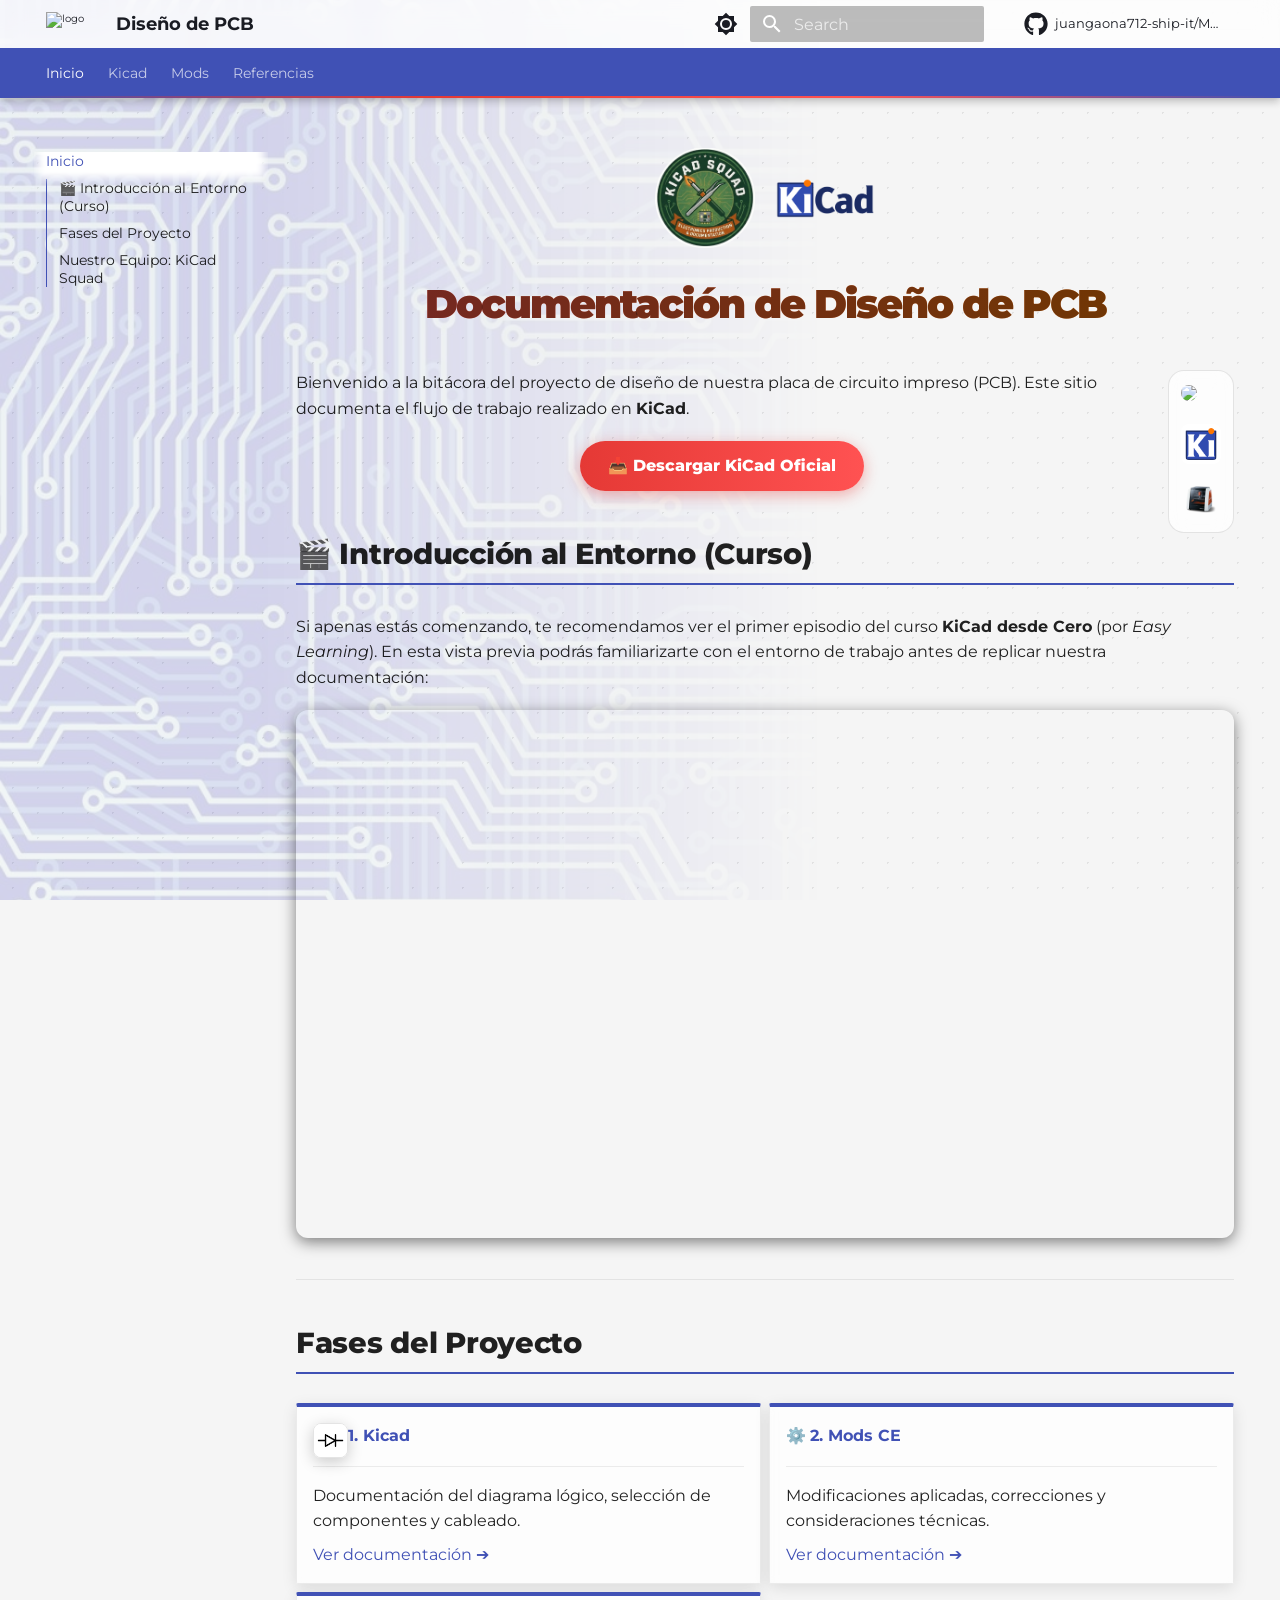
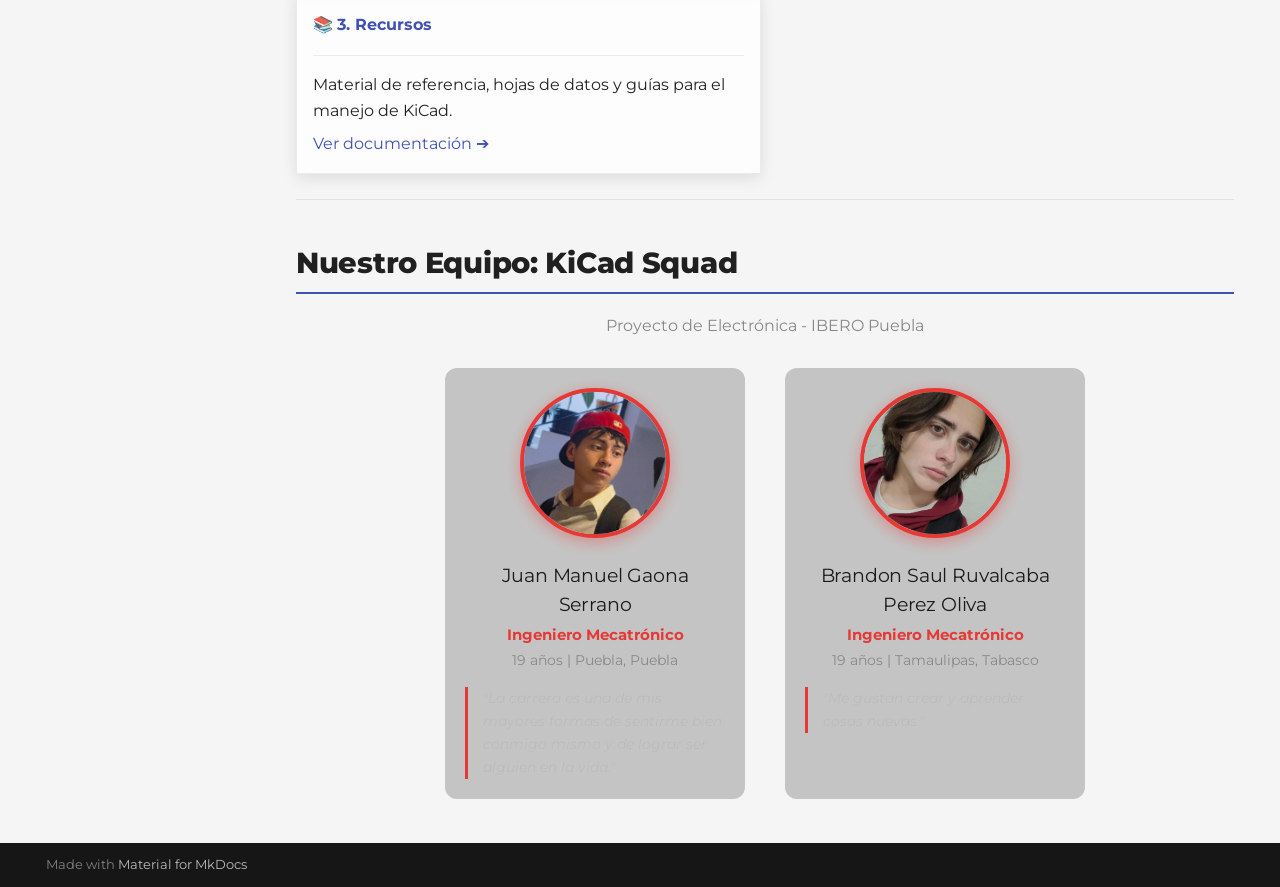
==== index.html @ b30da3f4 "Deployed 7a5851a with MkDocs version: 1.6.1" ====
<!doctype html>
<html lang="en" class="no-js">
  <head>
    
      <meta charset="utf-8">
      <meta name="viewport" content="width=device-width,initial-scale=1">
      
        <meta name="description" content="Documentación técnica del diseño y ruteo de circuito impreso.">
      
      
        <meta name="author" content="Juan Manuel Gaona Serrano">
      
      
      
      
        <link rel="next" href="esquematico/">
      
      
        
      
      
      <link rel="icon" href="material/developer-board">
      <meta name="generator" content="mkdocs-1.6.1, mkdocs-material-9.7.7">
    
    
      
        <title>Diseño de PCB</title>
      
    
    
      <link rel="stylesheet" href="assets/stylesheets/main.ec1eaa64.min.css">
      
        
        <link rel="stylesheet" href="assets/stylesheets/palette.ab4e12ef.min.css">
      
      


    
    
      
    
    
      
        
        
        <link rel="preconnect" href="https://fonts.gstatic.com" crossorigin>
        <link rel="stylesheet" href="https://fonts.googleapis.com/css?family=Montserrat:300,300i,400,400i,700,700i%7CFira+Code:400,400i,700,700i&display=fallback">
        <style>:root{--md-text-font:"Montserrat";--md-code-font:"Fira Code"}</style>
      
    
    
      <link rel="stylesheet" href="stylesheets/custom.css">
    
    <script>__md_scope=new URL(".",location),__md_hash=e=>[...e].reduce(((e,_)=>(e<<5)-e+_.charCodeAt(0)),0),__md_get=(e,_=localStorage,t=__md_scope)=>JSON.parse(_.getItem(t.pathname+"."+e)),__md_set=(e,_,t=localStorage,a=__md_scope)=>{try{t.setItem(a.pathname+"."+e,JSON.stringify(_))}catch(e){}}</script>
    
      

    
    
  </head>
  
  
    
    
      
    
    
    
    
    <body dir="ltr" data-md-color-scheme="slate" data-md-color-primary="indigo" data-md-color-accent="amber">
  
    
    <input class="md-toggle" data-md-toggle="drawer" type="checkbox" id="__drawer" autocomplete="off">
    <input class="md-toggle" data-md-toggle="search" type="checkbox" id="__search" autocomplete="off">
    <label class="md-overlay" for="__drawer"></label>
    <div data-md-component="skip">
      
        
        <a href="#documentacion-de-diseno-de-pcb" class="md-skip">
          Skip to content
        </a>
      
    </div>
    <div data-md-component="announce">
      
    </div>
    
    
      

  

<header class="md-header md-header--shadow md-header--lifted" data-md-component="header">
  <nav class="md-header__inner md-grid" aria-label="Header">
    <a href="." title="Diseño de PCB" class="md-header__button md-logo" aria-label="Diseño de PCB" data-md-component="logo">
      
  <img src="material/memory" alt="logo">

    </a>
    <label class="md-header__button md-icon" for="__drawer">
      
      <svg xmlns="http://www.w3.org/2000/svg" viewBox="0 0 24 24"><path d="M3 6h18v2H3zm0 5h18v2H3zm0 5h18v2H3z"/></svg>
    </label>
    <div class="md-header__title" data-md-component="header-title">
      <div class="md-header__ellipsis">
        <div class="md-header__topic">
          <span class="md-ellipsis">
            Diseño de PCB
          </span>
        </div>
        <div class="md-header__topic" data-md-component="header-topic">
          <span class="md-ellipsis">
            
              Inicio
            
          </span>
        </div>
      </div>
    </div>
    
      
        <form class="md-header__option" data-md-component="palette">
  
    
    
    
    <input class="md-option" data-md-color-media="(prefers-color-scheme: dark)" data-md-color-scheme="slate" data-md-color-primary="indigo" data-md-color-accent="amber"  aria-label="Cambiar a modo claro"  type="radio" name="__palette" id="__palette_0">
    
      <label class="md-header__button md-icon" title="Cambiar a modo claro" for="__palette_1" hidden>
        <svg xmlns="http://www.w3.org/2000/svg" viewBox="0 0 24 24"><path d="M12 18c-.89 0-1.74-.2-2.5-.55C11.56 16.5 13 14.42 13 12s-1.44-4.5-3.5-5.45C10.26 6.2 11.11 6 12 6a6 6 0 0 1 6 6 6 6 0 0 1-6 6m8-9.31V4h-4.69L12 .69 8.69 4H4v4.69L.69 12 4 15.31V20h4.69L12 23.31 15.31 20H20v-4.69L23.31 12z"/></svg>
      </label>
    
  
    
    
    
    <input class="md-option" data-md-color-media="(prefers-color-scheme: light)" data-md-color-scheme="default" data-md-color-primary="indigo" data-md-color-accent="amber"  aria-label="Cambiar a modo oscuro"  type="radio" name="__palette" id="__palette_1">
    
      <label class="md-header__button md-icon" title="Cambiar a modo oscuro" for="__palette_0" hidden>
        <svg xmlns="http://www.w3.org/2000/svg" viewBox="0 0 24 24"><path d="M12 8a4 4 0 0 0-4 4 4 4 0 0 0 4 4 4 4 0 0 0 4-4 4 4 0 0 0-4-4m0 10a6 6 0 0 1-6-6 6 6 0 0 1 6-6 6 6 0 0 1 6 6 6 6 0 0 1-6 6m8-9.31V4h-4.69L12 .69 8.69 4H4v4.69L.69 12 4 15.31V20h4.69L12 23.31 15.31 20H20v-4.69L23.31 12z"/></svg>
      </label>
    
  
</form>
      
    
    
      <script>var palette=__md_get("__palette");if(palette&&palette.color){if("(prefers-color-scheme)"===palette.color.media){var media=matchMedia("(prefers-color-scheme: light)"),input=document.querySelector(media.matches?"[data-md-color-media='(prefers-color-scheme: light)']":"[data-md-color-media='(prefers-color-scheme: dark)']");palette.color.media=input.getAttribute("data-md-color-media"),palette.color.scheme=input.getAttribute("data-md-color-scheme"),palette.color.primary=input.getAttribute("data-md-color-primary"),palette.color.accent=input.getAttribute("data-md-color-accent")}for(var[key,value]of Object.entries(palette.color))document.body.setAttribute("data-md-color-"+key,value)}</script>
    
    
    
      
      
        <label class="md-header__button md-icon" for="__search">
          
          <svg xmlns="http://www.w3.org/2000/svg" viewBox="0 0 24 24"><path d="M9.5 3A6.5 6.5 0 0 1 16 9.5c0 1.61-.59 3.09-1.56 4.23l.27.27h.79l5 5-1.5 1.5-5-5v-.79l-.27-.27A6.52 6.52 0 0 1 9.5 16 6.5 6.5 0 0 1 3 9.5 6.5 6.5 0 0 1 9.5 3m0 2C7 5 5 7 5 9.5S7 14 9.5 14 14 12 14 9.5 12 5 9.5 5"/></svg>
        </label>
        <div class="md-search" data-md-component="search" role="dialog">
  <label class="md-search__overlay" for="__search"></label>
  <div class="md-search__inner" role="search">
    <form class="md-search__form" name="search">
      <input type="text" class="md-search__input" name="query" aria-label="Search" placeholder="Search" autocapitalize="off" autocorrect="off" autocomplete="off" spellcheck="false" data-md-component="search-query" required>
      <label class="md-search__icon md-icon" for="__search">
        
        <svg xmlns="http://www.w3.org/2000/svg" viewBox="0 0 24 24"><path d="M9.5 3A6.5 6.5 0 0 1 16 9.5c0 1.61-.59 3.09-1.56 4.23l.27.27h.79l5 5-1.5 1.5-5-5v-.79l-.27-.27A6.52 6.52 0 0 1 9.5 16 6.5 6.5 0 0 1 3 9.5 6.5 6.5 0 0 1 9.5 3m0 2C7 5 5 7 5 9.5S7 14 9.5 14 14 12 14 9.5 12 5 9.5 5"/></svg>
        
        <svg xmlns="http://www.w3.org/2000/svg" viewBox="0 0 24 24"><path d="M20 11v2H8l5.5 5.5-1.42 1.42L4.16 12l7.92-7.92L13.5 5.5 8 11z"/></svg>
      </label>
      <nav class="md-search__options" aria-label="Search">
        
        <button type="reset" class="md-search__icon md-icon" title="Clear" aria-label="Clear" tabindex="-1">
          
          <svg xmlns="http://www.w3.org/2000/svg" viewBox="0 0 24 24"><path d="M19 6.41 17.59 5 12 10.59 6.41 5 5 6.41 10.59 12 5 17.59 6.41 19 12 13.41 17.59 19 19 17.59 13.41 12z"/></svg>
        </button>
      </nav>
      
    </form>
    <div class="md-search__output">
      <div class="md-search__scrollwrap" tabindex="0" data-md-scrollfix>
        <div class="md-search-result" data-md-component="search-result">
          <div class="md-search-result__meta">
            Initializing search
          </div>
          <ol class="md-search-result__list" role="presentation"></ol>
        </div>
      </div>
    </div>
  </div>
</div>
      
    
    
      <div class="md-header__source">
        <a href="https://github.com/juangaona712-ship-it/MonoFab-.git" title="Go to repository" class="md-source" data-md-component="source">
  <div class="md-source__icon md-icon">
    
    <svg xmlns="http://www.w3.org/2000/svg" viewBox="0 0 512 512"><!--! Font Awesome Free 7.1.0 by @fontawesome - https://fontawesome.com License - https://fontawesome.com/license/free (Icons: CC BY 4.0, Fonts: SIL OFL 1.1, Code: MIT License) Copyright 2025 Fonticons, Inc.--><path d="M173.9 397.4c0 2-2.3 3.6-5.2 3.6-3.3.3-5.6-1.3-5.6-3.6 0-2 2.3-3.6 5.2-3.6 3-.3 5.6 1.3 5.6 3.6m-31.1-4.5c-.7 2 1.3 4.3 4.3 4.9 2.6 1 5.6 0 6.2-2s-1.3-4.3-4.3-5.2c-2.6-.7-5.5.3-6.2 2.3m44.2-1.7c-2.9.7-4.9 2.6-4.6 4.9.3 2 2.9 3.3 5.9 2.6 2.9-.7 4.9-2.6 4.6-4.6-.3-1.9-3-3.2-5.9-2.9M252.8 8C114.1 8 8 113.3 8 252c0 110.9 69.8 205.8 169.5 239.2 12.8 2.3 17.3-5.6 17.3-12.1 0-6.2-.3-40.4-.3-61.4 0 0-70 15-84.7-29.8 0 0-11.4-29.1-27.8-36.6 0 0-22.9-15.7 1.6-15.4 0 0 24.9 2 38.6 25.8 21.9 38.6 58.6 27.5 72.9 20.9 2.3-16 8.8-27.1 16-33.7-55.9-6.2-112.3-14.3-112.3-110.5 0-27.5 7.6-41.3 23.6-58.9-2.6-6.5-11.1-33.3 2.6-67.9 20.9-6.5 69 27 69 27 20-5.6 41.5-8.5 62.8-8.5s42.8 2.9 62.8 8.5c0 0 48.1-33.6 69-27 13.7 34.7 5.2 61.4 2.6 67.9 16 17.7 25.8 31.5 25.8 58.9 0 96.5-58.9 104.2-114.8 110.5 9.2 7.9 17 22.9 17 46.4 0 33.7-.3 75.4-.3 83.6 0 6.5 4.6 14.4 17.3 12.1C436.2 457.8 504 362.9 504 252 504 113.3 391.5 8 252.8 8M105.2 352.9c-1.3 1-1 3.3.7 5.2 1.6 1.6 3.9 2.3 5.2 1 1.3-1 1-3.3-.7-5.2-1.6-1.6-3.9-2.3-5.2-1m-10.8-8.1c-.7 1.3.3 2.9 2.3 3.9 1.6 1 3.6.7 4.3-.7.7-1.3-.3-2.9-2.3-3.9-2-.6-3.6-.3-4.3.7m32.4 35.6c-1.6 1.3-1 4.3 1.3 6.2 2.3 2.3 5.2 2.6 6.5 1 1.3-1.3.7-4.3-1.3-6.2-2.2-2.3-5.2-2.6-6.5-1m-11.4-14.7c-1.6 1-1.6 3.6 0 5.9s4.3 3.3 5.6 2.3c1.6-1.3 1.6-3.9 0-6.2-1.4-2.3-4-3.3-5.6-2"/></svg>
  </div>
  <div class="md-source__repository">
    juangaona712-ship-it/MonoFab
  </div>
</a>
      </div>
    
  </nav>
  
    
      
<nav class="md-tabs" aria-label="Tabs" data-md-component="tabs">
  <div class="md-grid">
    <ul class="md-tabs__list">
      
        
  
  
  
    
  
  
    <li class="md-tabs__item md-tabs__item--active">
      <a href="." class="md-tabs__link">
        
  
  
    
  
  Inicio

      </a>
    </li>
  

      
        
  
  
  
  
    
    
      <li class="md-tabs__item">
        <a href="esquematico/" class="md-tabs__link">
          
  
  
  Kicad

        </a>
      </li>
    
  

      
        
  
  
  
  
    
    
      <li class="md-tabs__item">
        <a href="mods-ce/" class="md-tabs__link">
          
  
  
  Mods

        </a>
      </li>
    
  

      
        
  
  
  
  
    <li class="md-tabs__item">
      <a href="recursos/" class="md-tabs__link">
        
  
  
    
  
  Referencias

      </a>
    </li>
  

      
    </ul>
  </div>
</nav>
    
  
</header>
    
    <div class="md-container" data-md-component="container">
      
      
        
      
      <main class="md-main" data-md-component="main">
        <div class="md-main__inner md-grid">
          
            
              
              <div class="md-sidebar md-sidebar--primary" data-md-component="sidebar" data-md-type="navigation" >
                <div class="md-sidebar__scrollwrap">
                  <div class="md-sidebar__inner">
                    


  


  

<nav class="md-nav md-nav--primary md-nav--lifted md-nav--integrated" aria-label="Navigation" data-md-level="0">
  <label class="md-nav__title" for="__drawer">
    <a href="." title="Diseño de PCB" class="md-nav__button md-logo" aria-label="Diseño de PCB" data-md-component="logo">
      
  <img src="material/memory" alt="logo">

    </a>
    Diseño de PCB
  </label>
  
    <div class="md-nav__source">
      <a href="https://github.com/juangaona712-ship-it/MonoFab-.git" title="Go to repository" class="md-source" data-md-component="source">
  <div class="md-source__icon md-icon">
    
    <svg xmlns="http://www.w3.org/2000/svg" viewBox="0 0 512 512"><!--! Font Awesome Free 7.1.0 by @fontawesome - https://fontawesome.com License - https://fontawesome.com/license/free (Icons: CC BY 4.0, Fonts: SIL OFL 1.1, Code: MIT License) Copyright 2025 Fonticons, Inc.--><path d="M173.9 397.4c0 2-2.3 3.6-5.2 3.6-3.3.3-5.6-1.3-5.6-3.6 0-2 2.3-3.6 5.2-3.6 3-.3 5.6 1.3 5.6 3.6m-31.1-4.5c-.7 2 1.3 4.3 4.3 4.9 2.6 1 5.6 0 6.2-2s-1.3-4.3-4.3-5.2c-2.6-.7-5.5.3-6.2 2.3m44.2-1.7c-2.9.7-4.9 2.6-4.6 4.9.3 2 2.9 3.3 5.9 2.6 2.9-.7 4.9-2.6 4.6-4.6-.3-1.9-3-3.2-5.9-2.9M252.8 8C114.1 8 8 113.3 8 252c0 110.9 69.8 205.8 169.5 239.2 12.8 2.3 17.3-5.6 17.3-12.1 0-6.2-.3-40.4-.3-61.4 0 0-70 15-84.7-29.8 0 0-11.4-29.1-27.8-36.6 0 0-22.9-15.7 1.6-15.4 0 0 24.9 2 38.6 25.8 21.9 38.6 58.6 27.5 72.9 20.9 2.3-16 8.8-27.1 16-33.7-55.9-6.2-112.3-14.3-112.3-110.5 0-27.5 7.6-41.3 23.6-58.9-2.6-6.5-11.1-33.3 2.6-67.9 20.9-6.5 69 27 69 27 20-5.6 41.5-8.5 62.8-8.5s42.8 2.9 62.8 8.5c0 0 48.1-33.6 69-27 13.7 34.7 5.2 61.4 2.6 67.9 16 17.7 25.8 31.5 25.8 58.9 0 96.5-58.9 104.2-114.8 110.5 9.2 7.9 17 22.9 17 46.4 0 33.7-.3 75.4-.3 83.6 0 6.5 4.6 14.4 17.3 12.1C436.2 457.8 504 362.9 504 252 504 113.3 391.5 8 252.8 8M105.2 352.9c-1.3 1-1 3.3.7 5.2 1.6 1.6 3.9 2.3 5.2 1 1.3-1 1-3.3-.7-5.2-1.6-1.6-3.9-2.3-5.2-1m-10.8-8.1c-.7 1.3.3 2.9 2.3 3.9 1.6 1 3.6.7 4.3-.7.7-1.3-.3-2.9-2.3-3.9-2-.6-3.6-.3-4.3.7m32.4 35.6c-1.6 1.3-1 4.3 1.3 6.2 2.3 2.3 5.2 2.6 6.5 1 1.3-1.3.7-4.3-1.3-6.2-2.2-2.3-5.2-2.6-6.5-1m-11.4-14.7c-1.6 1-1.6 3.6 0 5.9s4.3 3.3 5.6 2.3c1.6-1.3 1.6-3.9 0-6.2-1.4-2.3-4-3.3-5.6-2"/></svg>
  </div>
  <div class="md-source__repository">
    juangaona712-ship-it/MonoFab
  </div>
</a>
    </div>
  
  <ul class="md-nav__list" data-md-scrollfix>
    
      
      
  
  
    
  
  
  
    <li class="md-nav__item md-nav__item--active">
      
      <input class="md-nav__toggle md-toggle" type="checkbox" id="__toc">
      
      
        
      
      
        <label class="md-nav__link md-nav__link--active" for="__toc">
          
  
  
  <span class="md-ellipsis">
    
  
    Inicio
  

    
  </span>
  
  

          <span class="md-nav__icon md-icon"></span>
        </label>
      
      <a href="." class="md-nav__link md-nav__link--active">
        
  
  
  <span class="md-ellipsis">
    
  
    Inicio
  

    
  </span>
  
  

      </a>
      
        

<nav class="md-nav md-nav--secondary" aria-label="Table of contents">
  
  
  
    
  
  
    <label class="md-nav__title" for="__toc">
      <span class="md-nav__icon md-icon"></span>
      Table of contents
    </label>
    <ul class="md-nav__list" data-md-component="toc" data-md-scrollfix>
      
        <li class="md-nav__item">
  <a href="#introduccion-al-entorno-curso" class="md-nav__link">
    <span class="md-ellipsis">
      
        🎬 Introducción al Entorno (Curso)
      
    </span>
  </a>
  
</li>
      
        <li class="md-nav__item">
  <a href="#fases-del-proyecto" class="md-nav__link">
    <span class="md-ellipsis">
      
        Fases del Proyecto
      
    </span>
  </a>
  
</li>
      
        <li class="md-nav__item">
  <a href="#nuestro-equipo-kicad-squad" class="md-nav__link">
    <span class="md-ellipsis">
      
        Nuestro Equipo: KiCad Squad
      
    </span>
  </a>
  
</li>
      
    </ul>
  
</nav>
      
    </li>
  

    
      
      
  
  
  
  
    
    
    
    
      
      
    
    
    <li class="md-nav__item md-nav__item--nested">
      
        
        
        <input class="md-nav__toggle md-toggle " type="checkbox" id="__nav_2" >
        
          
          <label class="md-nav__link" for="__nav_2" id="__nav_2_label" tabindex="0">
            
  
  
  <span class="md-ellipsis">
    
  
    Kicad
  

    
  </span>
  
  

            <span class="md-nav__icon md-icon"></span>
          </label>
        
        <nav class="md-nav" data-md-level="1" aria-labelledby="__nav_2_label" aria-expanded="false">
          <label class="md-nav__title" for="__nav_2">
            <span class="md-nav__icon md-icon"></span>
            
  
    Kicad
  

          </label>
          <ul class="md-nav__list" data-md-scrollfix>
            
              
                
  
  
  
  
    <li class="md-nav__item">
      <a href="esquematico/" class="md-nav__link">
        
  
  
  <span class="md-ellipsis">
    
  
    1. Diseño del Esquemático
  

    
  </span>
  
  

      </a>
    </li>
  

              
            
              
                
  
  
  
  
    <li class="md-nav__item">
      <a href="editor-placas/" class="md-nav__link">
        
  
  
  <span class="md-ellipsis">
    
  
    2. Editor de Placas (Layout)
  

    
  </span>
  
  

      </a>
    </li>
  

              
            
          </ul>
        </nav>
      
    </li>
  

    
      
      
  
  
  
  
    
    
    
    
      
      
    
    
    <li class="md-nav__item md-nav__item--nested">
      
        
        
        <input class="md-nav__toggle md-toggle " type="checkbox" id="__nav_3" >
        
          
          <label class="md-nav__link" for="__nav_3" id="__nav_3_label" tabindex="0">
            
  
  
  <span class="md-ellipsis">
    
  
    Mods
  

    
  </span>
  
  

            <span class="md-nav__icon md-icon"></span>
          </label>
        
        <nav class="md-nav" data-md-level="1" aria-labelledby="__nav_3_label" aria-expanded="false">
          <label class="md-nav__title" for="__nav_3">
            <span class="md-nav__icon md-icon"></span>
            
  
    Mods
  

          </label>
          <ul class="md-nav__list" data-md-scrollfix>
            
              
                
  
  
  
  
    <li class="md-nav__item">
      <a href="mods-ce/" class="md-nav__link">
        
  
  
  <span class="md-ellipsis">
    
  
    1. Mods CE y Ajustes
  

    
  </span>
  
  

      </a>
    </li>
  

              
            
          </ul>
        </nav>
      
    </li>
  

    
      
      
  
  
  
  
    <li class="md-nav__item">
      <a href="recursos/" class="md-nav__link">
        
  
  
  <span class="md-ellipsis">
    
  
    Referencias
  

    
  </span>
  
  

      </a>
    </li>
  

    
  </ul>
</nav>
                  </div>
                </div>
              </div>
            
            
          
          
            <div class="md-content" data-md-component="content">
              
              <article class="md-content__inner md-typeset">
                
                  


  
  


<div style="display: flex; align-items: center; justify-content: center; gap: 20px; margin-bottom: 30px;">
  <!-- Logo de tu equipo -->
  <img src="img/logo.png" alt="Logo del Equipo" width="100">

  <!-- Logo de KiCad actualizado a tu archivo local -->
  <img src="img/KiCad-Logo.svg.webp" alt="Logo KiCad" width="100">
</div>

<h1 id="documentacion-de-diseno-de-pcb">Documentación de Diseño de PCB</h1>
<!-- BARRA LATERAL FLOTANTE DE ICONOS -->
<div class="sidebar-glass">

  <a href="https://discord.com/invite/FANuKv8sZn" target="_blank" title="Discord Oficial de KiCad">
    <img src="https://assets-global.website-files.com/6257adef93867e50d84d30e2/636e0a6a49cf127bf92de1e2_icon_clyde_blurple_RGB.png" width="40" style="border-radius: 8px;">
  </a>

  <a href="https://www.kicad.org/blog/" target="_blank" title="Blog de KiCad">
    <img src="img/kicad-icon.png" width="40" style="border-radius: 8px; background: white; padding: 4px;">
  </a>

  <a href="https://downloadcenter.rolanddg.com/SRM-20" target="_blank" title="Descargar VPanel SRM-20">
    <img src="img/icono-monofab.jpg" width="40" style="border-radius: 8px;">
  </a>

</div>
<!-- FIN BARRA LATERAL -->

<p>Bienvenido a la bitácora del proyecto de diseño de nuestra placa de circuito impreso (PCB). Este sitio documenta el flujo de trabajo realizado en <strong>KiCad</strong>.</p>
<div align="center" style="margin-top: 20px; margin-bottom: 40px;">
  <a href="https://www.kicad.org/download/" target="_blank" class="btn-descarga">
    📥 Descargar KiCad Oficial
  </a>
</div>

<h2 id="introduccion-al-entorno-curso">🎬 Introducción al Entorno (Curso)</h2>
<p>Si apenas estás comenzando, te recomendamos ver el primer episodio del curso <strong>KiCad desde Cero</strong> (por <em>Easy Learning</em>). En esta vista previa podrás familiarizarte con el entorno de trabajo antes de replicar nuestra documentación:</p>
<div style="position: relative; padding-bottom: 56.25%; height: 0; overflow: hidden; border-radius: 12px; box-shadow: 0 4px 15px rgba(0,0,0,0.5); margin-bottom: 40px; margin-top: 20px;">
  <iframe style="position: absolute; top: 0; left: 0; width: 100%; height: 100%;" src="https://www.youtube.com/embed/d3H3tfU4zBI" title="KiCad desde Cero - Entorno" frameborder="0" allow="accelerometer; autoplay; clipboard-write; encrypted-media; gyroscope; picture-in-picture" allowfullscreen></iframe>
</div>

<hr />
<h2 id="fases-del-proyecto">Fases del Proyecto</h2>
<div class="grid cards">
<ul>
<li>
<p><img src="img/icono-esquematico.jpg" width="35" align="left" style="margin-right: 12px; border-radius: 6px;"> <strong><a href="esquematico/"> 1. Kicad</a></strong></p>
<hr />
<p>Documentación del diagrama lógico, selección de componentes y cableado.</p>
<p><a href="esquematico/">Ver documentación ➔</a></p>
</li>
<li>
<p>⚙️ <strong><a href="mods-ce/">2. Mods CE</a></strong></p>
<hr />
<p>Modificaciones aplicadas, correcciones y consideraciones técnicas.</p>
<p><a href="mods-ce/">Ver documentación ➔</a></p>
</li>
<li>
<p>📚 <strong><a href="recursos/">3. Recursos</a></strong></p>
<hr />
<p>Material de referencia, hojas de datos y guías para el manejo de KiCad.</p>
<p><a href="recursos/">Ver documentación ➔</a></p>
</li>
</ul>
</div>
<hr />
<h2 id="nuestro-equipo-kicad-squad">Nuestro Equipo: KiCad Squad</h2>
<p style="text-align: center; color: #888; margin-top: -10px;">Proyecto de Electrónica - IBERO Puebla</p>

<!-- Contenedor del equipo ajustado para 2 personas con descripciones -->
<div style="display: flex; justify-content: center; gap: 40px; text-align: center; margin-top: 30px; flex-wrap: wrap;">

  <!-- Carlos -->
  <div style="width: 300px; margin-bottom: 20px; background: rgba(0,0,0,0.2); padding: 20px; border-radius: 12px;">
    <img src="img/juan.jpg" style="width: 150px; height: 150px; object-fit: cover; border-radius: 50%; border: 4px solid #e53935; box-shadow: 0 4px 15px rgba(229, 57, 53, 0.4); margin: 0 auto;">
    <h3 style="margin-bottom: 5px; margin-top: 15px; font-size: 1.2em;">Juan Manuel Gaona Serrano</h3>
    <p style="color: #e53935; font-weight: bold; margin: 0; font-size: 0.95em;">Ingeniero Mecatrónico</p>
    <p style="color: #888; font-size: 0.85em; margin-top: 2px; margin-bottom: 15px;">19 años | Puebla, Puebla</p>
    <blockquote style="font-size: 0.9em; color: #bbb; border-left: 3px solid #e53935; text-align: left; padding-left: 15px; margin: 0; font-style: italic;">
      "La carrera es una de mis mayores formas de sentirme bien conmigo mismo y de lograr ser alguien en la vida."
    </blockquote>
  </div>

  <!-- Luis -->
  <div style="width: 300px; margin-bottom: 20px; background: rgba(0,0,0,0.2); padding: 20px; border-radius: 12px;">
    <img src="img/brandon.jpg" style="width: 150px; height: 150px; object-fit: cover; border-radius: 50%; border: 4px solid #e53935; box-shadow: 0 4px 15px rgba(229, 57, 53, 0.4); margin: 0 auto;">
    <h3 style="margin-bottom: 5px; margin-top: 15px; font-size: 1.2em;">Brandon Saul Ruvalcaba Perez Oliva</h3>
    <p style="color: #e53935; font-weight: bold; margin: 0; font-size: 0.95em;">Ingeniero Mecatrónico</p>
    <p style="color: #888; font-size: 0.85em; margin-top: 2px; margin-bottom: 15px;">19 años | Tamaulipas, Tabasco</p>
    <blockquote style="font-size: 0.9em; color: #bbb; border-left: 3px solid #e53935; text-align: left; padding-left: 15px; margin: 0; font-style: italic;">
      "Me gustan crear y aprender cosas nuevas."
    </blockquote>
  </div>

</div>












                
              </article>
            </div>
          
          
<script>var target=document.getElementById(location.hash.slice(1));target&&target.name&&(target.checked=target.name.startsWith("__tabbed_"))</script>
        </div>
        
          <button type="button" class="md-top md-icon" data-md-component="top" hidden>
  
  <svg xmlns="http://www.w3.org/2000/svg" viewBox="0 0 24 24"><path d="M13 20h-2V8l-5.5 5.5-1.42-1.42L12 4.16l7.92 7.92-1.42 1.42L13 8z"/></svg>
  Back to top
</button>
        
      </main>
      
        <footer class="md-footer">
  
  <div class="md-footer-meta md-typeset">
    <div class="md-footer-meta__inner md-grid">
      <div class="md-copyright">
  
  
    Made with
    <a href="https://squidfunk.github.io/mkdocs-material/" target="_blank" rel="noopener">
      Material for MkDocs
    </a>
  
</div>
      
    </div>
  </div>
</footer>
      
    </div>
    <div class="md-dialog" data-md-component="dialog">
      <div class="md-dialog__inner md-typeset"></div>
    </div>
    
    
    
      
      
      <script id="__config" type="application/json">{"annotate": null, "base": ".", "features": ["navigation.instant", "navigation.tracking", "navigation.tabs", "navigation.tabs.sticky", "navigation.top", "toc.integrate", "content.code.copy"], "search": "assets/javascripts/workers/search.2c215733.min.js", "tags": null, "translations": {"clipboard.copied": "Copied to clipboard", "clipboard.copy": "Copy to clipboard", "search.result.more.one": "1 more on this page", "search.result.more.other": "# more on this page", "search.result.none": "No matching documents", "search.result.one": "1 matching document", "search.result.other": "# matching documents", "search.result.placeholder": "Type to start searching", "search.result.term.missing": "Missing", "select.version": "Select version"}, "version": null}</script>
    
    
      <script src="assets/javascripts/bundle.d7400e89.min.js"></script>
      
    
  </body>
</html>
---- assets/stylesheets/main.ec1eaa64.min.css ----
@charset "UTF-8";html{-webkit-text-size-adjust:none;-moz-text-size-adjust:none;text-size-adjust:none;box-sizing:border-box}*,:after,:before{box-sizing:inherit}@media (prefers-reduced-motion){*,:after,:before{transition:none!important}}body{margin:0}a,button,input,label{-webkit-tap-highlight-color:transparent}a{color:inherit;text-decoration:none}hr{border:0;box-sizing:initial;display:block;height:.05rem;overflow:visible;padding:0}small{font-size:80%}sub,sup{line-height:1em}img{border-style:none}table{border-collapse:initial;border-spacing:0}td,th{font-weight:400;vertical-align:top}button{background:#0000;border:0;font-family:inherit;font-size:inherit;margin:0;padding:0}input{border:0;outline:none}:root{--md-primary-fg-color:#4051b5;--md-primary-fg-color--light:#5d6cc0;--md-primary-fg-color--dark:#303fa1;--md-primary-bg-color:#fff;--md-primary-bg-color--light:#ffffffb3;--md-accent-fg-color:#526cfe;--md-accent-fg-color--transparent:#526cfe1a;--md-accent-bg-color:#fff;--md-accent-bg-color--light:#ffffffb3}[data-md-color-scheme=default]{color-scheme:light}[data-md-color-scheme=default] img[src$="#gh-dark-mode-only"],[data-md-color-scheme=default] img[src$="#only-dark"]{display:none}:root,[data-md-color-scheme=default]{--md-hue:225deg;--md-default-fg-color:#000000de;--md-default-fg-color--light:#0000008a;--md-default-fg-color--lighter:#00000052;--md-default-fg-color--lightest:#00000012;--md-default-bg-color:#fff;--md-default-bg-color--light:#ffffffb3;--md-default-bg-color--lighter:#ffffff4d;--md-default-bg-color--lightest:#ffffff1f;--md-code-fg-color:#36464e;--md-code-bg-color:#f5f5f5;--md-code-bg-color--light:#f5f5f5b3;--md-code-bg-color--lighter:#f5f5f54d;--md-code-hl-color:#4287ff;--md-code-hl-color--light:#4287ff1a;--md-code-hl-number-color:#d52a2a;--md-code-hl-special-color:#db1457;--md-code-hl-function-color:#a846b9;--md-code-hl-constant-color:#6e59d9;--md-code-hl-keyword-color:#3f6ec6;--md-code-hl-string-color:#1c7d4d;--md-code-hl-name-color:var(--md-code-fg-color);--md-code-hl-operator-color:var(--md-default-fg-color--light);--md-code-hl-punctuation-color:var(--md-default-fg-color--light);--md-code-hl-comment-color:var(--md-default-fg-color--light);--md-code-hl-generic-color:var(--md-default-fg-color--light);--md-code-hl-variable-color:var(--md-default-fg-color--light);--md-typeset-color:var(--md-default-fg-color);--md-typeset-a-color:var(--md-primary-fg-color);--md-typeset-del-color:#f5503d26;--md-typeset-ins-color:#0bd57026;--md-typeset-kbd-color:#fafafa;--md-typeset-kbd-accent-color:#fff;--md-typeset-kbd-border-color:#b8b8b8;--md-typeset-mark-color:#ffff0080;--md-typeset-table-color:#0000001f;--md-typeset-table-color--light:rgba(0,0,0,.035);--md-admonition-fg-color:var(--md-default-fg-color);--md-admonition-bg-color:var(--md-default-bg-color);--md-warning-fg-color:#000000de;--md-warning-bg-color:#ff9;--md-footer-fg-color:#fff;--md-footer-fg-color--light:#ffffffb3;--md-footer-fg-color--lighter:#ffffff73;--md-footer-bg-color:#000000de;--md-footer-bg-color--dark:#00000052;--md-shadow-z1:0 0.2rem 0.5rem #0000000d,0 0 0.05rem #0000001a;--md-shadow-z2:0 0.2rem 0.5rem #0000001a,0 0 0.05rem #00000040;--md-shadow-z3:0 0.2rem 0.5rem #0003,0 0 0.05rem #00000059}.md-icon svg{fill:currentcolor;display:block;height:1.2rem;width:1.2rem}body{-webkit-font-smoothing:antialiased;-moz-osx-font-smoothing:grayscale;--md-text-font-family:var(--md-text-font,_),-apple-system,BlinkMacSystemFont,Helvetica,Arial,sans-serif;--md-code-font-family:var(--md-code-font,_),SFMono-Regular,Consolas,Menlo,monospace}aside,body,input{font-feature-settings:"kern","liga";color:var(--md-typeset-color);font-family:var(--md-text-font-family)}code,kbd,pre{font-feature-settings:"kern";font-family:var(--md-code-font-family)}:root{--md-typeset-table-sort-icon:url('data:image/svg+xml;charset=utf-8,<svg xmlns="http://www.w3.org/2000/svg" viewBox="0 0 24 24"><path d="m18 21-4-4h3V7h-3l4-4 4 4h-3v10h3M2 19v-2h10v2M2 13v-2h7v2M2 7V5h4v2z"/></svg>');--md-typeset-table-sort-icon--asc:url('data:image/svg+xml;charset=utf-8,<svg xmlns="http://www.w3.org/2000/svg" viewBox="0 0 24 24"><path d="M19 17h3l-4 4-4-4h3V3h2M2 17h10v2H2M6 5v2H2V5m0 6h7v2H2z"/></svg>');--md-typeset-table-sort-icon--desc:url('data:image/svg+xml;charset=utf-8,<svg xmlns="http://www.w3.org/2000/svg" viewBox="0 0 24 24"><path d="M19 7h3l-4-4-4 4h3v14h2M2 17h10v2H2M6 5v2H2V5m0 6h7v2H2z"/></svg>')}.md-typeset{-webkit-print-color-adjust:exact;color-adjust:exact;font-size:.8rem;line-height:1.6;overflow-wrap:break-word}@media print{.md-typeset{font-size:.68rem}}.md-typeset blockquote,.md-typeset dl,.md-typeset figure,.md-typeset ol,.md-typeset pre,.md-typeset ul{margin-bottom:1em;margin-top:1em}.md-typeset h1{color:var(--md-default-fg-color--light);font-size:2em;line-height:1.3;margin:0 0 1.25em}.md-typeset h1,.md-typeset h2{font-weight:300;letter-spacing:-.01em}.md-typeset h2{font-size:1.5625em;line-height:1.4;margin:1.6em 0 .64em}.md-typeset h3{font-size:1.25em;font-weight:400;letter-spacing:-.01em;line-height:1.5;margin:1.6em 0 .8em}.md-typeset h2+h3{margin-top:.8em}.md-typeset h4{font-weight:700;letter-spacing:-.01em;margin:1em 0}.md-typeset h5,.md-typeset h6{color:var(--md-default-fg-color--light);font-size:.8em;font-weight:700;letter-spacing:-.01em;margin:1.25em 0}.md-typeset h5{text-transform:uppercase}.md-typeset h5 code{text-transform:none}.md-typeset hr{border-bottom:.05rem solid var(--md-default-fg-color--lightest);display:flow-root;margin:1.5em 0}.md-typeset a{color:var(--md-typeset-a-color);word-break:break-word}.md-typeset a,.md-typeset a:before{transition:color 125ms}.md-typeset a:focus,.md-typeset a:hover{color:var(--md-accent-fg-color)}.md-typeset a:focus code,.md-typeset a:hover code{background-color:var(--md-accent-fg-color--transparent);color:var(--md-accent-fg-color)}.md-typeset a code{color:var(--md-typeset-a-color)}.md-typeset a.focus-visible{outline-color:var(--md-accent-fg-color);outline-offset:.2rem}.md-typeset code,.md-typeset kbd,.md-typeset pre{color:var(--md-code-fg-color);direction:ltr;font-variant-ligatures:none;transition:background-color 125ms}@media print{.md-typeset code,.md-typeset kbd,.md-typeset pre{white-space:pre-wrap}}.md-typeset code{background-color:var(--md-code-bg-color);border-radius:.1rem;-webkit-box-decoration-break:clone;box-decoration-break:clone;font-size:.85em;padding:0 .2941176471em;transition:color 125ms,background-color 125ms;word-break:break-word}.md-typeset code:not(.focus-visible){-webkit-tap-highlight-color:transparent;outline:none}.md-typeset pre{display:flow-root;line-height:1.4;position:relative}.md-typeset pre>code{-webkit-box-decoration-break:slice;box-decoration-break:slice;box-shadow:none;display:block;margin:0;outline-color:var(--md-accent-fg-color);overflow:auto;padding:.7720588235em 1.1764705882em;scrollbar-color:var(--md-default-fg-color--lighter) #0000;scrollbar-width:thin;touch-action:auto;word-break:normal}.md-typeset pre>code:hover{scrollbar-color:var(--md-accent-fg-color) #0000}.md-typeset pre>code::-webkit-scrollbar{height:.2rem;width:.2rem}.md-typeset pre>code::-webkit-scrollbar-thumb{background-color:var(--md-default-fg-color--lighter)}.md-typeset pre>code::-webkit-scrollbar-thumb:hover{background-color:var(--md-accent-fg-color)}.md-typeset kbd{background-color:var(--md-typeset-kbd-color);border-radius:.1rem;box-shadow:0 .1rem 0 .05rem var(--md-typeset-kbd-border-color),0 .1rem 0 var(--md-typeset-kbd-border-color),0 -.1rem .2rem var(--md-typeset-kbd-accent-color) inset;color:var(--md-default-fg-color);display:inline-block;font-size:.75em;padding:0 .6666666667em;vertical-align:text-top;word-break:break-word}.md-typeset mark{background-color:var(--md-typeset-mark-color);-webkit-box-decoration-break:clone;box-decoration-break:clone;color:inherit;word-break:break-word}.md-typeset abbr{cursor:help;text-decoration:none}.md-typeset [data-preview],.md-typeset abbr{border-bottom:.05rem dotted var(--md-default-fg-color--light)}.md-typeset small{opacity:.75}[dir=ltr] .md-typeset sub,[dir=ltr] .md-typeset sup{margin-left:.078125em}[dir=rtl] .md-typeset sub,[dir=rtl] .md-typeset sup{margin-right:.078125em}[dir=ltr] .md-typeset blockquote{padding-left:.6rem}[dir=rtl] .md-typeset blockquote{padding-right:.6rem}[dir=ltr] .md-typeset blockquote{border-left:.2rem solid var(--md-default-fg-color--lighter)}[dir=rtl] .md-typeset blockquote{border-right:.2rem solid var(--md-default-fg-color--lighter)}.md-typeset blockquote{color:var(--md-default-fg-color--light);margin-left:0;margin-right:0}.md-typeset ul{list-style-type:disc}.md-typeset ul[type]{list-style-type:revert-layer}[dir=ltr] .md-typeset ol,[dir=ltr] .md-typeset ul{margin-left:.625em}[dir=rtl] .md-typeset ol,[dir=rtl] .md-typeset ul{margin-right:.625em}.md-typeset ol,.md-typeset ul{padding:0}.md-typeset ol:not([hidden]),.md-typeset ul:not([hidden]){display:flow-root}.md-typeset ol ol,.md-typeset ul ol{list-style-type:lower-alpha}.md-typeset ol ol ol,.md-typeset ul ol ol{list-style-type:lower-roman}.md-typeset ol ol ol ol,.md-typeset ul ol ol ol{list-style-type:upper-alpha}.md-typeset ol ol ol ol ol,.md-typeset ul ol ol ol ol{list-style-type:upper-roman}.md-typeset ol[type],.md-typeset ul[type]{list-style-type:revert-layer}[dir=ltr] .md-typeset ol li,[dir=ltr] .md-typeset ul li{margin-left:1.25em}[dir=rtl] .md-typeset ol li,[dir=rtl] .md-typeset ul li{margin-right:1.25em}.md-typeset ol li,.md-typeset ul li{margin-bottom:.5em}.md-typeset ol li blockquote,.md-typeset ol li p,.md-typeset ul li blockquote,.md-typeset ul li p{margin:.5em 0}.md-typeset ol li:last-child,.md-typeset ul li:last-child{margin-bottom:0}[dir=ltr] .md-typeset ol li ol,[dir=ltr] .md-typeset ol li ul,[dir=ltr] .md-typeset ul li ol,[dir=ltr] .md-typeset ul li ul{margin-left:.625em}[dir=rtl] .md-typeset ol li ol,[dir=rtl] .md-typeset ol li ul,[dir=rtl] .md-typeset ul li ol,[dir=rtl] .md-typeset ul li ul{margin-right:.625em}.md-typeset ol li ol,.md-typeset ol li ul,.md-typeset ul li ol,.md-typeset ul li ul{margin-bottom:.5em;margin-top:.5em}[dir=ltr] .md-typeset dd{margin-left:1.875em}[dir=rtl] .md-typeset dd{margin-right:1.875em}.md-typeset dd{margin-bottom:1.5em;margin-top:1em}.md-typeset img,.md-typeset svg,.md-typeset video{height:auto;max-width:100%}.md-typeset img[align=left]{margin:1em 1em 1em 0}.md-typeset img[align=right]{margin:1em 0 1em 1em}.md-typeset img[align]:only-child{margin-top:0}.md-typeset figure{display:flow-root;margin:1em auto;max-width:100%;text-align:center;width:fit-content}.md-typeset figure img{display:block;margin:0 auto}.md-typeset figcaption{font-style:italic;margin:1em auto;max-width:24rem}.md-typeset iframe{max-width:100%}.md-typeset table:not([class]){background-color:var(--md-default-bg-color);border:.05rem solid var(--md-typeset-table-color);border-radius:.1rem;display:inline-block;font-size:.64rem;max-width:100%;overflow:auto;touch-action:auto}@media print{.md-typeset table:not([class]){display:table}}.md-typeset table:not([class])+*{margin-top:1.5em}.md-typeset table:not([class]) td>:first-child,.md-typeset table:not([class]) th>:first-child{margin-top:0}.md-typeset table:not([class]) td>:last-child,.md-typeset table:not([class]) th>:last-child{margin-bottom:0}.md-typeset table:not([class]) td:not([align]),.md-typeset table:not([class]) th:not([align]){text-align:left}[dir=rtl] .md-typeset table:not([class]) td:not([align]),[dir=rtl] .md-typeset table:not([class]) th:not([align]){text-align:right}.md-typeset table:not([class]) th{font-weight:700;min-width:5rem;padding:.9375em 1.25em;vertical-align:top}.md-typeset table:not([class]) td{border-top:.05rem solid var(--md-typeset-table-color);padding:.9375em 1.25em;vertical-align:top}.md-typeset table:not([class]) tbody tr{transition:background-color 125ms}.md-typeset table:not([class]) tbody tr:hover{background-color:var(--md-typeset-table-color--light);box-shadow:0 .05rem 0 var(--md-default-bg-color) inset}.md-typeset table:not([class]) a{word-break:normal}.md-typeset table th[role=columnheader]{cursor:pointer}[dir=ltr] .md-typeset table th[role=columnheader]:after{margin-left:.5em}[dir=rtl] .md-typeset table th[role=columnheader]:after{margin-right:.5em}.md-typeset table th[role=columnheader]:after{content:"";display:inline-block;height:1.2em;-webkit-mask-image:var(--md-typeset-table-sort-icon);mask-image:var(--md-typeset-table-sort-icon);-webkit-mask-repeat:no-repeat;mask-repeat:no-repeat;-webkit-mask-size:contain;mask-size:contain;transition:background-color 125ms;vertical-align:text-bottom;width:1.2em}.md-typeset table th[role=columnheader]:hover:after{background-color:var(--md-default-fg-color--lighter)}.md-typeset table th[role=columnheader][aria-sort=ascending]:after{background-color:var(--md-default-fg-color--light);-webkit-mask-image:var(--md-typeset-table-sort-icon--asc);mask-image:var(--md-typeset-table-sort-icon--asc)}.md-typeset table th[role=columnheader][aria-sort=descending]:after{background-color:var(--md-default-fg-color--light);-webkit-mask-image:var(--md-typeset-table-sort-icon--desc);mask-image:var(--md-typeset-table-sort-icon--desc)}.md-typeset__scrollwrap{margin:1em -.8rem;overflow-x:auto;touch-action:auto}.md-typeset__table{display:inline-block;margin-bottom:.5em;padding:0 .8rem}@media print{.md-typeset__table{display:block}}html .md-typeset__table table{display:table;margin:0;overflow:hidden;width:100%}@media screen and (max-width:44.984375em){.md-content__inner>pre{margin:1em -.8rem}.md-content__inner>pre code{border-radius:0}}.md-typeset .md-author{border-radius:100%;display:block;flex-shrink:0;height:1.6rem;overflow:hidden;position:relative;transition:color 125ms,transform 125ms;width:1.6rem}.md-typeset .md-author img{display:block}.md-typeset .md-author--more{background:var(--md-default-fg-color--lightest);color:var(--md-default-fg-color--lighter);font-size:.6rem;font-weight:700;line-height:1.6rem;text-align:center}.md-typeset .md-author--long{height:2.4rem;width:2.4rem}.md-typeset a.md-author{transform:scale(1)}.md-typeset a.md-author img{border-radius:100%;filter:grayscale(100%) opacity(75%);transition:filter 125ms}.md-typeset a.md-author:focus,.md-typeset a.md-author:hover{transform:scale(1.1);z-index:1}.md-typeset a.md-author:focus img,.md-typeset a.md-author:hover img{filter:grayscale(0)}.md-banner{background-color:var(--md-footer-bg-color);color:var(--md-footer-fg-color);overflow:auto}@media print{.md-banner{display:none}}.md-banner--warning{background-color:var(--md-warning-bg-color);color:var(--md-warning-fg-color)}.md-banner__inner{font-size:.7rem;margin:.6rem auto;padding:0 .8rem}[dir=ltr] .md-banner__button{float:right}[dir=rtl] .md-banner__button{float:left}.md-banner__button{color:inherit;cursor:pointer;transition:opacity .25s}.no-js .md-banner__button{display:none}.md-banner__button:hover{opacity:.7}html{font-size:125%;height:100%;overflow-x:hidden}@media screen and (min-width:100em){html{font-size:137.5%}}@media screen and (min-width:125em){html{font-size:150%}}body{background-color:var(--md-default-bg-color);display:flex;flex-direction:column;font-size:.5rem;min-height:100%;position:relative;width:100%}@media print{body{display:block}}@media screen and (max-width:59.984375em){body[data-md-scrolllock]{position:fixed}}.md-grid{margin-left:auto;margin-right:auto;max-width:61rem}.md-container{display:flex;flex-direction:column;flex-grow:1}@media print{.md-container{display:block}}.md-main{flex-grow:1}.md-main__inner{display:flex;height:100%;margin-top:1.5rem}.md-ellipsis{overflow:hidden;text-overflow:ellipsis}.md-toggle{display:none}.md-option{height:0;opacity:0;position:absolute;width:0}.md-option:checked+label:not([hidden]){display:block}.md-option.focus-visible+label{outline-color:var(--md-accent-fg-color);outline-style:auto}.md-skip{background-color:var(--md-default-fg-color);border-radius:.1rem;color:var(--md-default-bg-color);font-size:.64rem;margin:.5rem;opacity:0;outline-color:var(--md-accent-fg-color);padding:.3rem .5rem;position:fixed;transform:translateY(.4rem);z-index:-1}.md-skip:focus{opacity:1;transform:translateY(0);transition:transform .25s cubic-bezier(.4,0,.2,1),opacity 175ms 75ms;z-index:10}@page{margin:25mm}:root{--md-clipboard-icon:url('data:image/svg+xml;charset=utf-8,<svg xmlns="http://www.w3.org/2000/svg" viewBox="0 0 24 24"><path d="M19 21H8V7h11m0-2H8a2 2 0 0 0-2 2v14a2 2 0 0 0 2 2h11a2 2 0 0 0 2-2V7a2 2 0 0 0-2-2m-3-4H4a2 2 0 0 0-2 2v14h2V3h12z"/></svg>')}.md-clipboard{border-radius:.1rem;color:var(--md-default-fg-color--lightest);cursor:pointer;height:1.5em;outline-color:var(--md-accent-fg-color);outline-offset:.1rem;transition:color .25s;width:1.5em;z-index:1}@media print{.md-clipboard{display:none}}.md-clipboard:not(.focus-visible){-webkit-tap-highlight-color:transparent;outline:none}:hover>.md-clipboard{color:var(--md-default-fg-color--light)}.md-clipboard:focus,.md-clipboard:hover{color:var(--md-accent-fg-color)}.md-clipboard:after{background-color:currentcolor;content:"";display:block;height:1.125em;margin:0 auto;-webkit-mask-image:var(--md-clipboard-icon);mask-image:var(--md-clipboard-icon);-webkit-mask-position:center;mask-position:center;-webkit-mask-repeat:no-repeat;mask-repeat:no-repeat;-webkit-mask-size:contain;mask-size:contain;width:1.125em}.md-clipboard--inline{cursor:pointer}.md-clipboard--inline code{transition:color .25s,background-color .25s}.md-clipboard--inline:focus code,.md-clipboard--inline:hover code{background-color:var(--md-accent-fg-color--transparent);color:var(--md-accent-fg-color)}:root{--md-code-select-icon:url('data:image/svg+xml;charset=utf-8,<svg xmlns="http://www.w3.org/2000/svg" viewBox="0 0 24 24"><path d="M19 19h-4v2h4c1.1 0 2-.9 2-2v-4h-2m0-12h-4v2h4v4h2V5c0-1.1-.9-2-2-2M5 5h4V3H5c-1.1 0-2 .9-2 2v4h2m0 6H3v4c0 1.1.9 2 2 2h4v-2H5zm2-4h2v2H7zm4 0h2v2h-2zm4 0h2v2h-2zM7 7h2v2H7zm4 0h2v2h-2zm4 0h2v2h-2zm-8 8h2v2H7zm4 0h2v2h-2zm4 0h2v2h-2z"/></svg>');--md-code-copy-icon:url('data:image/svg+xml;charset=utf-8,<svg xmlns="http://www.w3.org/2000/svg" viewBox="0 0 24 24"><path d="M19 21H8V7h11m0-2H8a2 2 0 0 0-2 2v14a2 2 0 0 0 2 2h11a2 2 0 0 0 2-2V7a2 2 0 0 0-2-2m-3-4H4a2 2 0 0 0-2 2v14h2V3h12z"/></svg>')}.md-typeset .md-code__content{display:grid}.md-code__nav{background-color:var(--md-code-bg-color--lighter);border-radius:.1rem;display:flex;gap:.2rem;padding:.2rem;position:absolute;right:.25em;top:.25em;transition:background-color .25s;z-index:1}:hover>.md-code__nav{background-color:var(--md-code-bg-color--light)}.md-code__button{color:var(--md-default-fg-color--lightest);cursor:pointer;display:block;height:1.5em;outline-color:var(--md-accent-fg-color);outline-offset:.1rem;transition:color .25s;width:1.5em}:hover>*>.md-code__button{color:var(--md-default-fg-color--light)}.md-code__button.focus-visible,.md-code__button:hover{color:var(--md-accent-fg-color)}.md-code__button--active{color:var(--md-default-fg-color)!important}.md-code__button:after{background-color:currentcolor;content:"";display:block;height:1.125em;margin:0 auto;-webkit-mask-position:center;mask-position:center;-webkit-mask-repeat:no-repeat;mask-repeat:no-repeat;-webkit-mask-size:contain;mask-size:contain;width:1.125em}.md-code__button[data-md-type=select]:after{-webkit-mask-image:var(--md-code-select-icon);mask-image:var(--md-code-select-icon)}.md-code__button[data-md-type=copy]:after{-webkit-mask-image:var(--md-code-copy-icon);mask-image:var(--md-code-copy-icon)}@keyframes consent{0%{opacity:0;transform:translateY(100%)}to{opacity:1;transform:translateY(0)}}@keyframes overlay{0%{opacity:0}to{opacity:1}}.md-consent__overlay{animation:overlay .25s both;-webkit-backdrop-filter:blur(.1rem);backdrop-filter:blur(.1rem);background-color:#0000008a;height:100%;opacity:1;position:fixed;top:0;width:100%;z-index:5}.md-consent__inner{animation:consent .5s cubic-bezier(.1,.7,.1,1) both;background-color:var(--md-default-bg-color);border:0;border-radius:.1rem;bottom:0;box-shadow:0 0 .2rem #0000001a,0 .2rem .4rem #0003;max-height:100%;overflow:auto;padding:0;position:fixed;width:100%;z-index:5}.md-consent__form{padding:.8rem}.md-consent__settings{display:none;margin:1em 0}input:checked+.md-consent__settings{display:block}.md-consent__controls{margin-bottom:.8rem}.md-typeset .md-consent__controls .md-button{display:inline}@media screen and (max-width:44.984375em){.md-typeset .md-consent__controls .md-button{display:block;margin-top:.4rem;text-align:center;width:100%}}.md-consent label{cursor:pointer}.md-content{flex-grow:1;min-width:0}.md-content__inner{margin:0 .8rem 1.2rem;padding-top:.6rem}@media screen and (min-width:76.25em){[dir=ltr] .md-sidebar--primary:not([hidden])~.md-content>.md-content__inner{margin-left:1.2rem}[dir=ltr] .md-sidebar--secondary:not([hidden])~.md-content>.md-content__inner,[dir=rtl] .md-sidebar--primary:not([hidden])~.md-content>.md-content__inner{margin-right:1.2rem}[dir=rtl] .md-sidebar--secondary:not([hidden])~.md-content>.md-content__inner{margin-left:1.2rem}}.md-content__inner:before{content:"";display:block;height:.4rem}.md-content__inner>:last-child{margin-bottom:0}[dir=ltr] .md-content__button{float:right}[dir=rtl] .md-content__button{float:left}[dir=ltr] .md-content__button{margin-left:.4rem}[dir=rtl] .md-content__button{margin-right:.4rem}.md-content__button{margin:.4rem 0;padding:0}@media print{.md-content__button{display:none}}.md-typeset .md-content__button{color:var(--md-default-fg-color--lighter)}.md-content__button svg{display:inline;vertical-align:top}[dir=rtl] .md-content__button svg{transform:scaleX(-1)}[dir=ltr] .md-dialog{right:.8rem}[dir=rtl] .md-dialog{left:.8rem}.md-dialog{background-color:var(--md-default-fg-color);border-radius:.1rem;bottom:.8rem;box-shadow:var(--md-shadow-z3);min-width:11.1rem;opacity:0;padding:.4rem .6rem;pointer-events:none;position:fixed;transform:translateY(100%);transition:transform 0ms .4s,opacity .4s;z-index:4}@media print{.md-dialog{display:none}}.md-dialog--active{opacity:1;pointer-events:auto;transform:translateY(0);transition:transform .4s cubic-bezier(.075,.85,.175,1),opacity .4s}.md-dialog__inner{color:var(--md-default-bg-color);font-size:.7rem}.md-feedback{margin:2em 0 1em;text-align:center}.md-feedback fieldset{border:none;margin:0;padding:0}.md-feedback__title{font-weight:700;margin:1em auto}.md-feedback__inner{position:relative}.md-feedback__list{display:flex;flex-wrap:wrap;place-content:baseline center;position:relative}.md-feedback__list:hover .md-icon:not(:disabled){color:var(--md-default-fg-color--lighter)}:disabled .md-feedback__list{min-height:1.8rem}.md-feedback__icon{color:var(--md-default-fg-color--light);cursor:pointer;flex-shrink:0;margin:0 .1rem;transition:color 125ms}.md-feedback__icon:not(:disabled).md-icon:hover{color:var(--md-accent-fg-color)}.md-feedback__icon:disabled{color:var(--md-default-fg-color--lightest);pointer-events:none}.md-feedback__note{opacity:0;position:relative;transform:translateY(.4rem);transition:transform .4s cubic-bezier(.1,.7,.1,1),opacity .15s}.md-feedback__note>*{margin:0 auto;max-width:16rem}:disabled .md-feedback__note{opacity:1;transform:translateY(0)}@media print{.md-feedback{display:none}}.md-footer{background-color:var(--md-footer-bg-color);color:var(--md-footer-fg-color)}@media print{.md-footer{display:none}}.md-footer__inner{justify-content:space-between;overflow:auto;padding:.2rem}.md-footer__inner:not([hidden]){display:flex}.md-footer__link{align-items:end;display:flex;flex-grow:0.01;margin-bottom:.4rem;margin-top:1rem;max-width:100%;outline-color:var(--md-accent-fg-color);overflow:hidden;transition:opacity .25s}.md-footer__link:focus,.md-footer__link:hover{opacity:.7}[dir=rtl] .md-footer__link svg{transform:scaleX(-1)}@media screen and (max-width:44.984375em){.md-footer__link--prev{flex-shrink:0}.md-footer__link--prev .md-footer__title{display:none}}[dir=ltr] .md-footer__link--next{margin-left:auto}[dir=rtl] .md-footer__link--next{margin-right:auto}.md-footer__link--next{text-align:right}[dir=rtl] .md-footer__link--next{text-align:left}.md-footer__title{flex-grow:1;font-size:.9rem;margin-bottom:.7rem;max-width:calc(100% - 2.4rem);padding:0 1rem;white-space:nowrap}.md-footer__button{margin:.2rem;padding:.4rem}.md-footer__direction{font-size:.64rem;opacity:.7}.md-footer-meta{background-color:var(--md-footer-bg-color--dark)}.md-footer-meta__inner{display:flex;flex-wrap:wrap;justify-content:space-between;padding:.2rem}html .md-footer-meta.md-typeset a{color:var(--md-footer-fg-color--light)}html .md-footer-meta.md-typeset a:focus,html .md-footer-meta.md-typeset a:hover{color:var(--md-footer-fg-color)}.md-copyright{color:var(--md-footer-fg-color--lighter);font-size:.64rem;margin:auto .6rem;padding:.4rem 0;width:100%}@media screen and (min-width:45em){.md-copyright{width:auto}}.md-copyright__highlight{color:var(--md-footer-fg-color--light)}.md-social{display:inline-flex;gap:.2rem;margin:0 .4rem;padding:.2rem 0 .6rem}@media screen and (min-width:45em){.md-social{padding:.6rem 0}}.md-social__link{display:inline-block;height:1.6rem;text-align:center;width:1.6rem}.md-social__link:before{line-height:1.9}.md-social__link svg{fill:currentcolor;max-height:.8rem;vertical-align:-25%}.md-typeset .md-button{border:.1rem solid;border-radius:.1rem;color:var(--md-primary-fg-color);cursor:pointer;display:inline-block;font-weight:700;padding:.625em 2em;transition:color 125ms,background-color 125ms,border-color 125ms}.md-typeset .md-button--primary{background-color:var(--md-primary-fg-color);border-color:var(--md-primary-fg-color);color:var(--md-primary-bg-color)}.md-typeset .md-button:focus,.md-typeset .md-button:hover{background-color:var(--md-accent-fg-color);border-color:var(--md-accent-fg-color);color:var(--md-accent-bg-color)}[dir=ltr] .md-typeset .md-input{border-top-left-radius:.1rem}[dir=ltr] .md-typeset .md-input,[dir=rtl] .md-typeset .md-input{border-top-right-radius:.1rem}[dir=rtl] .md-typeset .md-input{border-top-left-radius:.1rem}.md-typeset .md-input{border-bottom:.1rem solid var(--md-default-fg-color--lighter);box-shadow:var(--md-shadow-z1);font-size:.8rem;height:1.8rem;padding:0 .6rem;transition:border .25s,box-shadow .25s}.md-typeset .md-input:focus,.md-typeset .md-input:hover{border-bottom-color:var(--md-accent-fg-color);box-shadow:var(--md-shadow-z2)}.md-typeset .md-input--stretch{width:100%}.md-header{background-color:var(--md-primary-fg-color);box-shadow:0 0 .2rem #0000,0 .2rem .4rem #0000;color:var(--md-primary-bg-color);display:block;left:0;position:sticky;right:0;top:0;z-index:4}@media print{.md-header{display:none}}.md-header[hidden]{transform:translateY(-100%);transition:transform .25s cubic-bezier(.8,0,.6,1),box-shadow .25s}.md-header--shadow{box-shadow:0 0 .2rem #0000001a,0 .2rem .4rem #0003;transition:transform .25s cubic-bezier(.1,.7,.1,1),box-shadow .25s}.md-header__inner{align-items:center;display:flex;padding:0 .2rem}.md-header__button{color:currentcolor;cursor:pointer;margin:.2rem;outline-color:var(--md-accent-fg-color);padding:.4rem;position:relative;transition:opacity .25s;vertical-align:middle;z-index:1}.md-header__button:hover{opacity:.7}.md-header__button:not([hidden]){display:inline-block}.md-header__button:not(.focus-visible){-webkit-tap-highlight-color:transparent;outline:none}.md-header__button.md-logo{margin:.2rem;padding:.4rem}@media screen and (max-width:76.234375em){.md-header__button.md-logo{display:none}}.md-header__button.md-logo img,.md-header__button.md-logo svg{fill:currentcolor;display:block;height:1.2rem;width:auto}@media screen and (min-width:60em){.md-header__button[for=__search]{display:none}}.no-js .md-header__button[for=__search]{display:none}[dir=rtl] .md-header__button[for=__search] svg{transform:scaleX(-1)}@media screen and (min-width:76.25em){.md-header__button[for=__drawer]{display:none}}.md-header__topic{display:flex;max-width:100%;position:absolute;transition:transform .4s cubic-bezier(.1,.7,.1,1),opacity .15s;white-space:nowrap}.md-header__topic+.md-header__topic{opacity:0;pointer-events:none;transform:translateX(1.25rem);transition:transform .4s cubic-bezier(1,.7,.1,.1),opacity .15s;z-index:-1}[dir=rtl] .md-header__topic+.md-header__topic{transform:translateX(-1.25rem)}.md-header__topic:first-child{font-weight:700}[dir=ltr] .md-header__title{margin-left:1rem;margin-right:.4rem}[dir=rtl] .md-header__title{margin-left:.4rem;margin-right:1rem}.md-header__title{flex-grow:1;font-size:.9rem;height:2.4rem;line-height:2.4rem}.md-header__title--active .md-header__topic{opacity:0;pointer-events:none;transform:translateX(-1.25rem);transition:transform .4s cubic-bezier(1,.7,.1,.1),opacity .15s;z-index:-1}[dir=rtl] .md-header__title--active .md-header__topic{transform:translateX(1.25rem)}.md-header__title--active .md-header__topic+.md-header__topic{opacity:1;pointer-events:auto;transform:translateX(0);transition:transform .4s cubic-bezier(.1,.7,.1,1),opacity .15s;z-index:0}.md-header__title>.md-header__ellipsis{height:100%;position:relative;width:100%}.md-header__option{display:flex;flex-shrink:0;max-width:100%;transition:max-width 0ms .25s,opacity .25s .25s;white-space:nowrap}[data-md-toggle=search]:checked~.md-header .md-header__option{max-width:0;opacity:0;transition:max-width 0ms,opacity 0ms}.md-header__option>input{bottom:0}.md-header__source{display:none}@media screen and (min-width:60em){[dir=ltr] .md-header__source{margin-left:1rem}[dir=rtl] .md-header__source{margin-right:1rem}.md-header__source{display:block;max-width:11.7rem;width:11.7rem}}@media screen and (min-width:76.25em){[dir=ltr] .md-header__source{margin-left:1.4rem}[dir=rtl] .md-header__source{margin-right:1.4rem}}.md-meta{color:var(--md-default-fg-color--light);font-size:.7rem;line-height:1.3}.md-meta__list{display:inline-flex;flex-wrap:wrap;list-style:none;margin:0;padding:0}.md-meta__item:not(:last-child):after{content:"·";margin-left:.2rem;margin-right:.2rem}.md-meta__link{color:var(--md-typeset-a-color)}.md-meta__link:focus,.md-meta__link:hover{color:var(--md-accent-fg-color)}.md-draft{background-color:#ff1744;border-radius:.125em;color:#fff;display:inline-block;font-weight:700;padding-left:.5714285714em;padding-right:.5714285714em}:root{--md-nav-icon--prev:url('data:image/svg+xml;charset=utf-8,<svg xmlns="http://www.w3.org/2000/svg" viewBox="0 0 24 24"><path d="M20 11v2H8l5.5 5.5-1.42 1.42L4.16 12l7.92-7.92L13.5 5.5 8 11z"/></svg>');--md-nav-icon--next:url('data:image/svg+xml;charset=utf-8,<svg xmlns="http://www.w3.org/2000/svg" viewBox="0 0 24 24"><path d="M8.59 16.58 13.17 12 8.59 7.41 10 6l6 6-6 6z"/></svg>');--md-toc-icon:url('data:image/svg+xml;charset=utf-8,<svg xmlns="http://www.w3.org/2000/svg" viewBox="0 0 24 24"><path d="M3 9h14V7H3zm0 4h14v-2H3zm0 4h14v-2H3zm16 0h2v-2h-2zm0-10v2h2V7zm0 6h2v-2h-2z"/></svg>')}.md-nav{font-size:.7rem;line-height:1.3}.md-nav__title{color:var(--md-default-fg-color--light);display:block;font-weight:700;overflow:hidden;padding:0 .6rem;text-overflow:ellipsis}.md-nav__title .md-nav__button{display:none}.md-nav__title .md-nav__button img{height:100%;width:auto}.md-nav__title .md-nav__button.md-logo img,.md-nav__title .md-nav__button.md-logo svg{fill:currentcolor;display:block;height:2.4rem;max-width:100%;object-fit:contain;width:auto}.md-nav__list{list-style:none;margin:0;padding:0}.md-nav__link{align-items:flex-start;display:flex;gap:.4rem;margin-top:.625em;scroll-snap-align:start;transition:color 125ms}.md-nav__link--passed,.md-nav__link--passed code{color:var(--md-default-fg-color--light)}.md-nav__item .md-nav__link--active,.md-nav__item .md-nav__link--active code{color:var(--md-typeset-a-color)}.md-nav__link .md-ellipsis{position:relative}.md-nav__link .md-ellipsis code{word-break:normal}[dir=ltr] .md-nav__link .md-icon:last-child{margin-left:auto}[dir=rtl] .md-nav__link .md-icon:last-child{margin-right:auto}.md-nav__link .md-typeset{font-size:.7rem;line-height:1.3}.md-nav__link svg{fill:currentcolor;flex-shrink:0;height:1.3em;position:relative}.md-nav__link[for]:focus,.md-nav__link[for]:hover,.md-nav__link[href]:focus,.md-nav__link[href]:hover{color:var(--md-accent-fg-color);cursor:pointer}.md-nav__link[for]:focus code,.md-nav__link[for]:hover code,.md-nav__link[href]:focus code,.md-nav__link[href]:hover code{background-color:var(--md-accent-fg-color--transparent);color:var(--md-accent-fg-color)}.md-nav__link.focus-visible{outline-color:var(--md-accent-fg-color);outline-offset:.2rem}.md-nav--primary .md-nav__link[for=__toc]{display:none}.md-nav--primary .md-nav__link[for=__toc] .md-icon:after{background-color:currentcolor;display:block;height:100%;-webkit-mask-image:var(--md-toc-icon);mask-image:var(--md-toc-icon);width:100%}.md-nav--primary .md-nav__link[for=__toc]~.md-nav{display:none}.md-nav__container>.md-nav__link{margin-top:0}.md-nav__container>.md-nav__link:first-child{flex-grow:1;min-width:0}.md-nav__icon{flex-shrink:0}.md-nav__source{display:none}@media screen and (max-width:76.234375em){.md-nav--primary,.md-nav--primary .md-nav{background-color:var(--md-default-bg-color);display:flex;flex-direction:column;height:100%;left:0;position:absolute;right:0;top:0;z-index:1}.md-nav--primary .md-nav__item,.md-nav--primary .md-nav__title{font-size:.8rem;line-height:1.5}.md-nav--primary .md-nav__title{background-color:var(--md-default-fg-color--lightest);color:var(--md-default-fg-color--light);cursor:pointer;height:5.6rem;line-height:2.4rem;padding:3rem .8rem .2rem;position:relative;white-space:nowrap}[dir=ltr] .md-nav--primary .md-nav__title .md-nav__icon{left:.4rem}[dir=rtl] .md-nav--primary .md-nav__title .md-nav__icon{right:.4rem}.md-nav--primary .md-nav__title .md-nav__icon{display:block;height:1.2rem;margin:.2rem;position:absolute;top:.4rem;width:1.2rem}.md-nav--primary .md-nav__title .md-nav__icon:after{background-color:currentcolor;content:"";display:block;height:100%;-webkit-mask-image:var(--md-nav-icon--prev);mask-image:var(--md-nav-icon--prev);-webkit-mask-position:center;mask-position:center;-webkit-mask-repeat:no-repeat;mask-repeat:no-repeat;-webkit-mask-size:contain;mask-size:contain;width:100%}.md-nav--primary .md-nav__title~.md-nav__list{background-color:var(--md-default-bg-color);box-shadow:0 .05rem 0 var(--md-default-fg-color--lightest) inset;overflow-y:auto;scroll-snap-type:y mandatory;touch-action:pan-y}.md-nav--primary .md-nav__title~.md-nav__list>:first-child{border-top:0}.md-nav--primary .md-nav__title[for=__drawer]{background-color:var(--md-primary-fg-color);color:var(--md-primary-bg-color);font-weight:700}.md-nav--primary .md-nav__title .md-logo{display:block;left:.2rem;margin:.2rem;padding:.4rem;position:absolute;right:.2rem;top:.2rem}.md-nav--primary .md-nav__list{flex:1}.md-nav--primary .md-nav__item{border-top:.05rem solid var(--md-default-fg-color--lightest)}.md-nav--primary .md-nav__item--active>.md-nav__link{color:var(--md-typeset-a-color)}.md-nav--primary .md-nav__item--active>.md-nav__link:focus,.md-nav--primary .md-nav__item--active>.md-nav__link:hover{color:var(--md-accent-fg-color)}.md-nav--primary .md-nav__link{margin-top:0;padding:.6rem .8rem}.md-nav--primary .md-nav__link svg{margin-top:.1em}.md-nav--primary .md-nav__link>.md-nav__link{padding:0}[dir=ltr] .md-nav--primary .md-nav__link .md-nav__icon{margin-right:-.2rem}[dir=rtl] .md-nav--primary .md-nav__link .md-nav__icon{margin-left:-.2rem}.md-nav--primary .md-nav__link .md-nav__icon{font-size:1.2rem;height:1.2rem;width:1.2rem}.md-nav--primary .md-nav__link .md-nav__icon:after{background-color:currentcolor;content:"";display:block;height:100%;-webkit-mask-image:var(--md-nav-icon--next);mask-image:var(--md-nav-icon--next);-webkit-mask-position:center;mask-position:center;-webkit-mask-repeat:no-repeat;mask-repeat:no-repeat;-webkit-mask-size:contain;mask-size:contain;width:100%}[dir=rtl] .md-nav--primary .md-nav__icon:after{transform:scale(-1)}.md-nav--primary .md-nav--secondary .md-nav{background-color:initial;position:static}[dir=ltr] .md-nav--primary .md-nav--secondary .md-nav .md-nav__link{padding-left:1.4rem}[dir=rtl] .md-nav--primary .md-nav--secondary .md-nav .md-nav__link{padding-right:1.4rem}[dir=ltr] .md-nav--primary .md-nav--secondary .md-nav .md-nav .md-nav__link{padding-left:2rem}[dir=rtl] .md-nav--primary .md-nav--secondary .md-nav .md-nav .md-nav__link{padding-right:2rem}[dir=ltr] .md-nav--primary .md-nav--secondary .md-nav .md-nav .md-nav .md-nav__link{padding-left:2.6rem}[dir=rtl] .md-nav--primary .md-nav--secondary .md-nav .md-nav .md-nav .md-nav__link{padding-right:2.6rem}[dir=ltr] .md-nav--primary .md-nav--secondary .md-nav .md-nav .md-nav .md-nav .md-nav__link{padding-left:3.2rem}[dir=rtl] .md-nav--primary .md-nav--secondary .md-nav .md-nav .md-nav .md-nav .md-nav__link{padding-right:3.2rem}.md-nav--secondary{background-color:initial}.md-nav__toggle~.md-nav{display:flex;opacity:0;transform:translateX(100%);transition:transform .25s cubic-bezier(.8,0,.6,1),opacity 125ms 50ms}[dir=rtl] .md-nav__toggle~.md-nav{transform:translateX(-100%)}.md-nav__toggle:checked~.md-nav{opacity:1;transform:translateX(0);transition:transform .25s cubic-bezier(.4,0,.2,1),opacity 125ms 125ms}.md-nav__toggle:checked~.md-nav>.md-nav__list{backface-visibility:hidden}}@media screen and (max-width:59.984375em){.md-nav--primary .md-nav__link[for=__toc]{display:flex}.md-nav--primary .md-nav__link[for=__toc] .md-icon:after{content:""}.md-nav--primary .md-nav__link[for=__toc]+.md-nav__link{display:none}.md-nav--primary .md-nav__link[for=__toc]~.md-nav{display:flex}.md-nav__source{background-color:var(--md-primary-fg-color--dark);color:var(--md-primary-bg-color);display:block;padding:0 .2rem}}@media screen and (min-width:60em) and (max-width:76.234375em){.md-nav--integrated .md-nav__link[for=__toc]{display:flex}.md-nav--integrated .md-nav__link[for=__toc] .md-icon:after{content:""}.md-nav--integrated .md-nav__link[for=__toc]+.md-nav__link{display:none}.md-nav--integrated .md-nav__link[for=__toc]~.md-nav{display:flex}}@media screen and (min-width:60em){.md-nav{margin-bottom:-.4rem}.md-nav--secondary .md-nav__title{background:var(--md-default-bg-color);box-shadow:0 0 .4rem .4rem var(--md-default-bg-color);position:sticky;top:0;z-index:1}.md-nav--secondary .md-nav__title[for=__toc]{scroll-snap-align:start}.md-nav--secondary .md-nav__title .md-nav__icon{display:none}[dir=ltr] .md-nav--secondary .md-nav__list{padding-left:.6rem}[dir=rtl] .md-nav--secondary .md-nav__list{padding-right:.6rem}.md-nav--secondary .md-nav__list{padding-bottom:.4rem}[dir=ltr] .md-nav--secondary .md-nav__item>.md-nav__link{margin-right:.4rem}[dir=rtl] .md-nav--secondary .md-nav__item>.md-nav__link{margin-left:.4rem}}@media screen and (min-width:76.25em){.md-nav{margin-bottom:-.4rem;transition:max-height .25s cubic-bezier(.86,0,.07,1)}.md-nav--primary .md-nav__title{background:var(--md-default-bg-color);box-shadow:0 0 .4rem .4rem var(--md-default-bg-color);position:sticky;top:0;z-index:1}.md-nav--primary .md-nav__title[for=__drawer]{scroll-snap-align:start}.md-nav--primary .md-nav__title .md-nav__icon{display:none}[dir=ltr] .md-nav--primary .md-nav__list{padding-left:.6rem}[dir=rtl] .md-nav--primary .md-nav__list{padding-right:.6rem}.md-nav--primary .md-nav__list{padding-bottom:.4rem}[dir=ltr] .md-nav--primary .md-nav__item>.md-nav__link{margin-right:.4rem}[dir=rtl] .md-nav--primary .md-nav__item>.md-nav__link{margin-left:.4rem}.md-nav__toggle~.md-nav{display:grid;grid-template-rows:minmax(.4rem,0fr);opacity:0;transition:grid-template-rows .25s cubic-bezier(.86,0,.07,1),opacity .25s,visibility 0ms .25s;visibility:collapse}.md-nav__toggle~.md-nav>.md-nav__list{overflow:hidden}.md-nav__toggle.md-toggle--indeterminate~.md-nav,.md-nav__toggle:checked~.md-nav{grid-template-rows:minmax(.4rem,1fr);opacity:1;transition:grid-template-rows .25s cubic-bezier(.86,0,.07,1),opacity .15s .1s,visibility 0ms;visibility:visible}.md-nav__toggle.md-toggle--indeterminate~.md-nav{transition:none}.md-nav__item--nested>.md-nav>.md-nav__title{display:none}.md-nav__item--section{display:block;margin:1.25em 0}.md-nav__item--section:last-child{margin-bottom:0}.md-nav__item--section>.md-nav__link{font-weight:700}.md-nav__item--section>.md-nav__link[for]{color:var(--md-default-fg-color--light)}.md-nav__item--section>.md-nav__link:not(.md-nav__container){pointer-events:none}.md-nav__item--section>.md-nav__link .md-icon,.md-nav__item--section>.md-nav__link>[for]{display:none}[dir=ltr] .md-nav__item--section>.md-nav{margin-left:-.6rem}[dir=rtl] .md-nav__item--section>.md-nav{margin-right:-.6rem}.md-nav__item--section>.md-nav{display:block;opacity:1;visibility:visible}.md-nav__item--section>.md-nav>.md-nav__list>.md-nav__item{padding:0}.md-nav__icon{border-radius:100%;height:.9rem;transition:background-color .25s;width:.9rem}.md-nav__icon:hover{background-color:var(--md-accent-fg-color--transparent)}.md-nav__icon:after{background-color:currentcolor;border-radius:100%;content:"";display:inline-block;height:100%;-webkit-mask-image:var(--md-nav-icon--next);mask-image:var(--md-nav-icon--next);-webkit-mask-position:center;mask-position:center;-webkit-mask-repeat:no-repeat;mask-repeat:no-repeat;-webkit-mask-size:contain;mask-size:contain;transition:transform .25s;vertical-align:-.1rem;width:100%}[dir=rtl] .md-nav__icon:after{transform:rotate(180deg)}.md-nav__item--nested .md-nav__toggle:checked~.md-nav__link .md-nav__icon:after,.md-nav__item--nested .md-toggle--indeterminate~.md-nav__link .md-nav__icon:after{transform:rotate(90deg)}.md-nav--lifted>.md-nav__list>.md-nav__item,.md-nav--lifted>.md-nav__title{display:none}.md-nav--lifted>.md-nav__list>.md-nav__item--active{display:block}.md-nav--lifted>.md-nav__list>.md-nav__item--active>.md-nav__link{background:var(--md-default-bg-color);box-shadow:0 0 .4rem .4rem var(--md-default-bg-color);margin-top:0;position:sticky;top:0;z-index:1}.md-nav--lifted>.md-nav__list>.md-nav__item--active>.md-nav__link:not(.md-nav__container){pointer-events:none}.md-nav--lifted>.md-nav__list>.md-nav__item--active.md-nav__item--section{margin:0}[dir=ltr] .md-nav--lifted>.md-nav__list>.md-nav__item>.md-nav:not(.md-nav--secondary){margin-left:-.6rem}[dir=rtl] .md-nav--lifted>.md-nav__list>.md-nav__item>.md-nav:not(.md-nav--secondary){margin-right:-.6rem}.md-nav--lifted>.md-nav__list>.md-nav__item>[for]{color:var(--md-default-fg-color--light)}.md-nav--lifted .md-nav[data-md-level="1"]{grid-template-rows:minmax(.4rem,1fr);opacity:1;visibility:visible}[dir=ltr] .md-nav--integrated>.md-nav__list>.md-nav__item--active .md-nav--secondary{border-left:.05rem solid var(--md-primary-fg-color)}[dir=rtl] .md-nav--integrated>.md-nav__list>.md-nav__item--active .md-nav--secondary{border-right:.05rem solid var(--md-primary-fg-color)}.md-nav--integrated>.md-nav__list>.md-nav__item--active .md-nav--secondary{display:block;margin-bottom:1.25em;opacity:1;visibility:visible}.md-nav--integrated>.md-nav__list>.md-nav__item--active .md-nav--secondary>.md-nav__list{overflow:visible;padding-bottom:0}.md-nav--integrated>.md-nav__list>.md-nav__item--active .md-nav--secondary>.md-nav__title{display:none}}.md-pagination{font-size:.8rem;font-weight:700;gap:.4rem}.md-pagination,.md-pagination>*{align-items:center;display:flex;justify-content:center}.md-pagination>*{border-radius:.2rem;height:1.8rem;min-width:1.8rem;text-align:center}.md-pagination__current{background-color:var(--md-default-fg-color--lightest);color:var(--md-default-fg-color--light)}.md-pagination__link{transition:color 125ms,background-color 125ms}.md-pagination__link:focus,.md-pagination__link:hover{background-color:var(--md-accent-fg-color--transparent);color:var(--md-accent-fg-color)}.md-pagination__link:focus svg,.md-pagination__link:hover svg{color:var(--md-accent-fg-color)}.md-pagination__link.focus-visible{outline-color:var(--md-accent-fg-color);outline-offset:.2rem}.md-pagination__link svg{fill:currentcolor;color:var(--md-default-fg-color--lighter);display:block;max-height:100%;width:1.2rem}:root{--md-path-icon:url('data:image/svg+xml;charset=utf-8,<svg xmlns="http://www.w3.org/2000/svg" viewBox="0 0 24 24"><path d="M8.59 16.58 13.17 12 8.59 7.41 10 6l6 6-6 6z"/></svg>')}.md-path{font-size:.7rem;margin:0 .8rem;overflow:auto;padding-top:1.2rem}.md-path:not([hidden]){display:block}@media screen and (min-width:76.25em){.md-path{margin:0 1.2rem}}.md-path__list{align-items:center;display:flex;gap:.2rem;list-style:none;margin:0;padding:0}.md-path__item:not(:first-child){display:inline-flex;gap:.2rem;white-space:nowrap}.md-path__item:not(:first-child):before{background-color:var(--md-default-fg-color--lighter);content:"";display:inline;height:.8rem;-webkit-mask-image:var(--md-path-icon);mask-image:var(--md-path-icon);width:.8rem}.md-path__link{align-items:center;color:var(--md-default-fg-color--light);display:flex}.md-path__link:focus,.md-path__link:hover{color:var(--md-accent-fg-color)}:root{--md-post-pin-icon:url('data:image/svg+xml;charset=utf-8,<svg xmlns="http://www.w3.org/2000/svg" viewBox="0 0 24 24"><path d="M16 12V4h1V2H7v2h1v8l-2 2v2h5.2v6h1.6v-6H18v-2z"/></svg>')}.md-post__back{border-bottom:.05rem solid var(--md-default-fg-color--lightest);margin-bottom:1.2rem;padding-bottom:1.2rem}@media screen and (max-width:76.234375em){.md-post__back{display:none}}[dir=rtl] .md-post__back svg{transform:scaleX(-1)}.md-post__authors{display:flex;flex-direction:column;gap:.6rem;margin:0 .6rem 1.2rem}.md-post .md-post__meta a{transition:color 125ms}.md-post .md-post__meta a:focus,.md-post .md-post__meta a:hover{color:var(--md-accent-fg-color)}.md-post__title{color:var(--md-default-fg-color--light);font-weight:700}.md-post--excerpt{margin-bottom:3.2rem}.md-post--excerpt .md-post__header{align-items:center;display:flex;gap:.6rem;min-height:1.6rem}.md-post--excerpt .md-post__authors{align-items:center;display:inline-flex;flex-direction:row;gap:.2rem;margin:0;min-height:2.4rem}[dir=ltr] .md-post--excerpt .md-post__meta .md-meta__list{margin-right:.4rem}[dir=rtl] .md-post--excerpt .md-post__meta .md-meta__list{margin-left:.4rem}.md-post--excerpt .md-post__content>:first-child{--md-scroll-margin:6rem;margin-top:0}.md-post>.md-nav--secondary{margin:1em 0}.md-pin{background:var(--md-default-fg-color--lightest);border-radius:1rem;margin-top:-.05rem;padding:.2rem}.md-pin:after{background-color:currentcolor;content:"";display:block;height:.6rem;margin:0 auto;-webkit-mask-image:var(--md-post-pin-icon);mask-image:var(--md-post-pin-icon);-webkit-mask-position:center;mask-position:center;-webkit-mask-repeat:no-repeat;mask-repeat:no-repeat;-webkit-mask-size:contain;mask-size:contain;width:.6rem}.md-profile{align-items:center;display:flex;font-size:.7rem;gap:.6rem;line-height:1.4;width:100%}.md-profile__description{flex-grow:1}.md-content--post{display:flex}@media screen and (max-width:76.234375em){.md-content--post{flex-flow:column-reverse}}.md-content--post>.md-content__inner{flex-grow:1;min-width:0}@media screen and (min-width:76.25em){[dir=ltr] .md-content--post>.md-content__inner{margin-left:1.2rem}[dir=rtl] .md-content--post>.md-content__inner{margin-right:1.2rem}}@media screen and (max-width:76.234375em){.md-sidebar.md-sidebar--post{padding:0;position:static;width:100%}.md-sidebar.md-sidebar--post .md-sidebar__scrollwrap{overflow:visible}.md-sidebar.md-sidebar--post .md-sidebar__inner{padding:0}.md-sidebar.md-sidebar--post .md-post__meta{margin-left:.6rem;margin-right:.6rem}.md-sidebar.md-sidebar--post .md-nav__item{border:none;display:inline}.md-sidebar.md-sidebar--post .md-nav__list{display:inline-flex;flex-wrap:wrap;gap:.6rem;padding-bottom:.6rem;padding-top:.6rem}.md-sidebar.md-sidebar--post .md-nav__link{padding:0}.md-sidebar.md-sidebar--post .md-nav{height:auto;margin-bottom:0;position:static}}:root{--md-progress-value:0;--md-progress-delay:400ms}.md-progress{background:var(--md-primary-bg-color);height:.075rem;opacity:min(clamp(0,var(--md-progress-value),1),clamp(0,100 - var(--md-progress-value),1));position:fixed;top:0;transform:scaleX(calc(var(--md-progress-value)*1%));transform-origin:left;transition:transform .5s cubic-bezier(.19,1,.22,1),opacity .25s var(--md-progress-delay);width:100%;z-index:4}:root{--md-search-result-icon:url('data:image/svg+xml;charset=utf-8,<svg xmlns="http://www.w3.org/2000/svg" viewBox="0 0 24 24"><path d="M14 2H6a2 2 0 0 0-2 2v16a2 2 0 0 0 2 2h7c-.41-.25-.8-.56-1.14-.9-.33-.33-.61-.7-.86-1.1H6V4h7v5h5v1.18c.71.16 1.39.43 2 .82V8zm6.31 16.9c1.33-2.11.69-4.9-1.4-6.22-2.11-1.33-4.91-.68-6.22 1.4-1.34 2.11-.69 4.89 1.4 6.22 1.46.93 3.32.93 4.79.02L22 23.39 23.39 22zm-3.81.1a2.5 2.5 0 0 1-2.5-2.5 2.5 2.5 0 0 1 2.5-2.5 2.5 2.5 0 0 1 2.5 2.5 2.5 2.5 0 0 1-2.5 2.5"/></svg>')}.md-search{position:relative}@media screen and (min-width:60em){.md-search{padding:.2rem 0}}.no-js .md-search{display:none}.md-search__overlay{opacity:0;z-index:1}@media screen and (max-width:59.984375em){[dir=ltr] .md-search__overlay{left:-2.2rem}[dir=rtl] .md-search__overlay{right:-2.2rem}.md-search__overlay{background-color:var(--md-default-bg-color);border-radius:1rem;height:2rem;overflow:hidden;pointer-events:none;position:absolute;top:-1rem;transform-origin:center;transition:transform .3s .1s,opacity .2s .2s;width:2rem}[data-md-toggle=search]:checked~.md-header .md-search__overlay{opacity:1;transition:transform .4s,opacity .1s}}@media screen and (min-width:60em){[dir=ltr] .md-search__overlay{left:0}[dir=rtl] .md-search__overlay{right:0}.md-search__overlay{background-color:#0000008a;cursor:pointer;height:0;position:fixed;top:0;transition:width 0ms .25s,height 0ms .25s,opacity .25s;width:0}[data-md-toggle=search]:checked~.md-header .md-search__overlay{height:200vh;opacity:1;transition:width 0ms,height 0ms,opacity .25s;width:100%}}@media screen and (max-width:29.984375em){[data-md-toggle=search]:checked~.md-header .md-search__overlay{transform:scale(45)}}@media screen and (min-width:30em) and (max-width:44.984375em){[data-md-toggle=search]:checked~.md-header .md-search__overlay{transform:scale(60)}}@media screen and (min-width:45em) and (max-width:59.984375em){[data-md-toggle=search]:checked~.md-header .md-search__overlay{transform:scale(75)}}.md-search__inner{backface-visibility:hidden}@media screen and (max-width:59.984375em){[dir=ltr] .md-search__inner{left:0}[dir=rtl] .md-search__inner{right:0}.md-search__inner{height:0;opacity:0;overflow:hidden;position:fixed;top:0;transform:translateX(5%);transition:width 0ms .3s,height 0ms .3s,transform .15s cubic-bezier(.4,0,.2,1) .15s,opacity .15s .15s;width:0;z-index:2}[dir=rtl] .md-search__inner{transform:translateX(-5%)}[data-md-toggle=search]:checked~.md-header .md-search__inner{height:100%;opacity:1;transform:translateX(0);transition:width 0ms 0ms,height 0ms 0ms,transform .15s cubic-bezier(.1,.7,.1,1) .15s,opacity .15s .15s;width:100%}}@media screen and (min-width:60em){[dir=ltr] .md-search__inner{float:right}[dir=rtl] .md-search__inner{float:left}.md-search__inner{padding:.1rem 0;position:relative;transition:width .25s cubic-bezier(.1,.7,.1,1);width:11.7rem}}@media screen and (min-width:60em) and (max-width:76.234375em){[data-md-toggle=search]:checked~.md-header .md-search__inner{width:23.4rem}}@media screen and (min-width:76.25em){[data-md-toggle=search]:checked~.md-header .md-search__inner{width:34.4rem}}.md-search__form{background-color:var(--md-default-bg-color);box-shadow:0 0 .6rem #0000;height:2.4rem;position:relative;transition:color .25s,background-color .25s;z-index:2}@media screen and (min-width:60em){.md-search__form{background-color:#00000042;border-radius:.1rem;height:1.8rem}.md-search__form:hover{background-color:#ffffff1f}}[data-md-toggle=search]:checked~.md-header .md-search__form{background-color:var(--md-default-bg-color);border-radius:.1rem .1rem 0 0;box-shadow:0 0 .6rem #00000012;color:var(--md-default-fg-color)}[dir=ltr] .md-search__input{padding-left:3.6rem;padding-right:2.2rem}[dir=rtl] .md-search__input{padding-left:2.2rem;padding-right:3.6rem}.md-search__input{background:#0000;font-size:.9rem;height:100%;position:relative;text-overflow:ellipsis;width:100%;z-index:2}.md-search__input::placeholder{transition:color .25s}.md-search__input::placeholder,.md-search__input~.md-search__icon{color:var(--md-default-fg-color--light)}.md-search__input::-ms-clear{display:none}@media screen and (max-width:59.984375em){.md-search__input{font-size:.9rem;height:2.4rem;width:100%}}@media screen and (min-width:60em){[dir=ltr] .md-search__input{padding-left:2.2rem}[dir=rtl] .md-search__input{padding-right:2.2rem}.md-search__input{color:inherit;font-size:.8rem}.md-search__input::placeholder{color:var(--md-primary-bg-color--light)}.md-search__input+.md-search__icon{color:var(--md-primary-bg-color)}[data-md-toggle=search]:checked~.md-header .md-search__input{text-overflow:clip}[data-md-toggle=search]:checked~.md-header .md-search__input+.md-search__icon{color:var(--md-default-fg-color--light)}[data-md-toggle=search]:checked~.md-header .md-search__input::placeholder{color:#0000}}.md-search__icon{cursor:pointer;display:inline-block;height:1.2rem;transition:color .25s,opacity .25s;width:1.2rem}.md-search__icon:hover{opacity:.7}[dir=ltr] .md-search__icon[for=__search]{left:.5rem}[dir=rtl] .md-search__icon[for=__search]{right:.5rem}.md-search__icon[for=__search]{position:absolute;top:.3rem;z-index:2}[dir=rtl] .md-search__icon[for=__search] svg{transform:scaleX(-1)}@media screen and (max-width:59.984375em){[dir=ltr] .md-search__icon[for=__search]{left:.8rem}[dir=rtl] .md-search__icon[for=__search]{right:.8rem}.md-search__icon[for=__search]{top:.6rem}.md-search__icon[for=__search] svg:first-child{display:none}}@media screen and (min-width:60em){.md-search__icon[for=__search]{pointer-events:none}.md-search__icon[for=__search] svg:last-child{display:none}}[dir=ltr] .md-search__options{right:.5rem}[dir=rtl] .md-search__options{left:.5rem}.md-search__options{pointer-events:none;position:absolute;top:.3rem;z-index:2}@media screen and (max-width:59.984375em){[dir=ltr] .md-search__options{right:.8rem}[dir=rtl] .md-search__options{left:.8rem}.md-search__options{top:.6rem}}[dir=ltr] .md-search__options>.md-icon{margin-left:.2rem}[dir=rtl] .md-search__options>.md-icon{margin-right:.2rem}.md-search__options>.md-icon{color:var(--md-default-fg-color--light);opacity:0;transform:scale(.75);transition:transform .15s cubic-bezier(.1,.7,.1,1),opacity .15s}.md-search__options>.md-icon:not(.focus-visible){-webkit-tap-highlight-color:transparent;outline:none}[data-md-toggle=search]:checked~.md-header .md-search__input:valid~.md-search__options>.md-icon{opacity:1;pointer-events:auto;transform:scale(1)}[data-md-toggle=search]:checked~.md-header .md-search__input:valid~.md-search__options>.md-icon:hover{opacity:.7}[dir=ltr] .md-search__suggest{padding-left:3.6rem;padding-right:2.2rem}[dir=rtl] .md-search__suggest{padding-left:2.2rem;padding-right:3.6rem}.md-search__suggest{align-items:center;color:var(--md-default-fg-color--lighter);display:flex;font-size:.9rem;height:100%;opacity:0;position:absolute;top:0;transition:opacity 50ms;white-space:pre;width:100%}@media screen and (min-width:60em){[dir=ltr] .md-search__suggest{padding-left:2.2rem}[dir=rtl] .md-search__suggest{padding-right:2.2rem}.md-search__suggest{font-size:.8rem}}[data-md-toggle=search]:checked~.md-header .md-search__suggest{opacity:1;transition:opacity .3s .1s}[dir=ltr] .md-search__output{border-bottom-left-radius:.1rem}[dir=ltr] .md-search__output,[dir=rtl] .md-search__output{border-bottom-right-radius:.1rem}[dir=rtl] .md-search__output{border-bottom-left-radius:.1rem}.md-search__output{overflow:hidden;position:absolute;width:100%;z-index:1}@media screen and (max-width:59.984375em){.md-search__output{bottom:0;top:2.4rem}}@media screen and (min-width:60em){.md-search__output{opacity:0;top:1.9rem;transition:opacity .4s}[data-md-toggle=search]:checked~.md-header .md-search__output{box-shadow:var(--md-shadow-z3);opacity:1}}.md-search__scrollwrap{backface-visibility:hidden;background-color:var(--md-default-bg-color);height:100%;overflow-y:auto;touch-action:pan-y}@media (-webkit-max-device-pixel-ratio:1),(max-resolution:1dppx){.md-search__scrollwrap{transform:translateZ(0)}}@media screen and (min-width:60em) and (max-width:76.234375em){.md-search__scrollwrap{width:23.4rem}}@media screen and (min-width:76.25em){.md-search__scrollwrap{width:34.4rem}}@media screen and (min-width:60em){.md-search__scrollwrap{max-height:0;scrollbar-color:var(--md-default-fg-color--lighter) #0000;scrollbar-width:thin}[data-md-toggle=search]:checked~.md-header .md-search__scrollwrap{max-height:75vh}.md-search__scrollwrap:hover{scrollbar-color:var(--md-accent-fg-color) #0000}.md-search__scrollwrap::-webkit-scrollbar{height:.2rem;width:.2rem}.md-search__scrollwrap::-webkit-scrollbar-thumb{background-color:var(--md-default-fg-color--lighter)}.md-search__scrollwrap::-webkit-scrollbar-thumb:hover{background-color:var(--md-accent-fg-color)}}.md-search-result{color:var(--md-default-fg-color);word-break:break-word}.md-search-result__meta{background-color:var(--md-default-fg-color--lightest);color:var(--md-default-fg-color--light);font-size:.64rem;line-height:1.8rem;padding:0 .8rem;scroll-snap-align:start}@media screen and (min-width:60em){[dir=ltr] .md-search-result__meta{padding-left:2.2rem}[dir=rtl] .md-search-result__meta{padding-right:2.2rem}}.md-search-result__list{list-style:none;margin:0;padding:0;-webkit-user-select:none;user-select:none}.md-search-result__item{box-shadow:0 -.05rem var(--md-default-fg-color--lightest)}.md-search-result__item:first-child{box-shadow:none}.md-search-result__link{display:block;outline:none;scroll-snap-align:start;transition:background-color .25s}.md-search-result__link:focus,.md-search-result__link:hover{background-color:var(--md-accent-fg-color--transparent)}.md-search-result__link:last-child p:last-child{margin-bottom:.6rem}.md-search-result__more>summary{cursor:pointer;display:block;outline:none;position:sticky;scroll-snap-align:start;top:0;z-index:1}.md-search-result__more>summary::marker{display:none}.md-search-result__more>summary::-webkit-details-marker{display:none}.md-search-result__more>summary>div{color:var(--md-typeset-a-color);font-size:.64rem;padding:.75em .8rem;transition:color .25s,background-color .25s}@media screen and (min-width:60em){[dir=ltr] .md-search-result__more>summary>div{padding-left:2.2rem}[dir=rtl] .md-search-result__more>summary>div{padding-right:2.2rem}}.md-search-result__more>summary:focus>div,.md-search-result__more>summary:hover>div{background-color:var(--md-accent-fg-color--transparent);color:var(--md-accent-fg-color)}.md-search-result__more[open]>summary{background-color:var(--md-default-bg-color)}.md-search-result__article{overflow:hidden;padding:0 .8rem;position:relative}@media screen and (min-width:60em){[dir=ltr] .md-search-result__article{padding-left:2.2rem}[dir=rtl] .md-search-result__article{padding-right:2.2rem}}[dir=ltr] .md-search-result__icon{left:0}[dir=rtl] .md-search-result__icon{right:0}.md-search-result__icon{color:var(--md-default-fg-color--light);height:1.2rem;margin:.5rem;position:absolute;width:1.2rem}@media screen and (max-width:59.984375em){.md-search-result__icon{display:none}}.md-search-result__icon:after{background-color:currentcolor;content:"";display:inline-block;height:100%;-webkit-mask-image:var(--md-search-result-icon);mask-image:var(--md-search-result-icon);-webkit-mask-position:center;mask-position:center;-webkit-mask-repeat:no-repeat;mask-repeat:no-repeat;-webkit-mask-size:contain;mask-size:contain;width:100%}[dir=rtl] .md-search-result__icon:after{transform:scaleX(-1)}.md-search-result .md-typeset{color:var(--md-default-fg-color--light);font-size:.64rem;line-height:1.6}.md-search-result .md-typeset h1{color:var(--md-default-fg-color);font-size:.8rem;font-weight:400;line-height:1.4;margin:.55rem 0}.md-search-result .md-typeset h1 mark{text-decoration:none}.md-search-result .md-typeset h2{color:var(--md-default-fg-color);font-size:.64rem;font-weight:700;line-height:1.6;margin:.5em 0}.md-search-result .md-typeset h2 mark{text-decoration:none}.md-search-result__terms{color:var(--md-default-fg-color);display:block;font-size:.64rem;font-style:italic;margin:.5em 0}.md-search-result mark{background-color:initial;color:var(--md-accent-fg-color);text-decoration:underline}.md-select{position:relative;z-index:1}.md-select__inner{background-color:var(--md-default-bg-color);border-radius:.1rem;box-shadow:var(--md-shadow-z2);color:var(--md-default-fg-color);left:50%;margin-top:.2rem;max-height:0;opacity:0;position:absolute;top:calc(100% - .2rem);transform:translate3d(-50%,.3rem,0);transition:transform .25s 375ms,opacity .25s .25s,max-height 0ms .5s}.md-select:focus-within .md-select__inner,.md-select:hover .md-select__inner{max-height:10rem;opacity:1;transform:translate3d(-50%,0,0);transition:transform .25s cubic-bezier(.1,.7,.1,1),opacity .25s,max-height 0ms}.md-select__inner:after{border-bottom:.2rem solid #0000;border-bottom-color:var(--md-default-bg-color);border-left:.2rem solid #0000;border-right:.2rem solid #0000;border-top:0;content:"";height:0;left:50%;margin-left:-.2rem;margin-top:-.2rem;position:absolute;top:0;width:0}.md-select__list{border-radius:.1rem;font-size:.8rem;list-style-type:none;margin:0;max-height:inherit;overflow:auto;padding:0}.md-select__item{line-height:1.8rem}[dir=ltr] .md-select__link{padding-left:.6rem;padding-right:1.2rem}[dir=rtl] .md-select__link{padding-left:1.2rem;padding-right:.6rem}.md-select__link{cursor:pointer;display:block;outline:none;scroll-snap-align:start;transition:background-color .25s,color .25s;width:100%}.md-select__link:focus,.md-select__link:hover{color:var(--md-accent-fg-color)}.md-select__link:focus{background-color:var(--md-default-fg-color--lightest)}.md-sidebar{align-self:flex-start;flex-shrink:0;padding:1.2rem 0;position:sticky;top:2.4rem;width:12.1rem}@media print{.md-sidebar{display:none}}@media screen and (max-width:76.234375em){[dir=ltr] .md-sidebar--primary{left:-12.1rem}[dir=rtl] .md-sidebar--primary{right:-12.1rem}.md-sidebar--primary{background-color:var(--md-default-bg-color);display:block;height:100%;position:fixed;top:0;transform:translateX(0);transition:transform .25s cubic-bezier(.4,0,.2,1),box-shadow .25s;width:12.1rem;z-index:5}[data-md-toggle=drawer]:checked~.md-container .md-sidebar--primary{box-shadow:var(--md-shadow-z3);transform:translateX(12.1rem)}[dir=rtl] [data-md-toggle=drawer]:checked~.md-container .md-sidebar--primary{transform:translateX(-12.1rem)}.md-sidebar--primary .md-sidebar__scrollwrap{bottom:0;left:0;margin:0;overflow:hidden;position:absolute;right:0;scroll-snap-type:none;top:0}}@media screen and (min-width:76.25em){.md-sidebar{height:0}.no-js .md-sidebar{height:auto}.md-header--lifted~.md-container .md-sidebar{top:4.8rem}}.md-sidebar--secondary{display:none;order:2}@media screen and (min-width:60em){.md-sidebar--secondary{height:0}.no-js .md-sidebar--secondary{height:auto}.md-sidebar--secondary:not([hidden]){display:block}.md-sidebar--secondary .md-sidebar__scrollwrap{touch-action:pan-y}}.md-sidebar__scrollwrap{backface-visibility:hidden;margin:0 .2rem;overflow-y:auto;scrollbar-color:var(--md-default-fg-color--lighter) #0000}@media screen and (min-width:60em){.md-sidebar__scrollwrap{scrollbar-gutter:stable;scrollbar-width:thin}}.md-sidebar__scrollwrap::-webkit-scrollbar{height:.2rem;width:.2rem}.md-sidebar__scrollwrap:focus-within,.md-sidebar__scrollwrap:hover{scrollbar-color:var(--md-accent-fg-color) #0000}.md-sidebar__scrollwrap:focus-within::-webkit-scrollbar-thumb,.md-sidebar__scrollwrap:hover::-webkit-scrollbar-thumb{background-color:var(--md-default-fg-color--lighter)}.md-sidebar__scrollwrap:focus-within::-webkit-scrollbar-thumb:hover,.md-sidebar__scrollwrap:hover::-webkit-scrollbar-thumb:hover{background-color:var(--md-accent-fg-color)}@supports selector(::-webkit-scrollbar){.md-sidebar__scrollwrap{scrollbar-gutter:auto}[dir=ltr] .md-sidebar__inner{padding-right:calc(100% - 11.5rem)}[dir=rtl] .md-sidebar__inner{padding-left:calc(100% - 11.5rem)}}@media screen and (max-width:76.234375em){.md-overlay{background-color:#0000008a;height:0;opacity:0;position:fixed;top:0;transition:width 0ms .25s,height 0ms .25s,opacity .25s;width:0;z-index:5}[data-md-toggle=drawer]:checked~.md-overlay{height:100%;opacity:1;transition:width 0ms,height 0ms,opacity .25s;width:100%}}@keyframes facts{0%{height:0}to{height:.65rem}}@keyframes fact{0%{opacity:0;transform:translateY(100%)}50%{opacity:0}to{opacity:1;transform:translateY(0)}}:root{--md-source-forks-icon:url('data:image/svg+xml;charset=utf-8,<svg xmlns="http://www.w3.org/2000/svg" viewBox="0 0 16 16"><path d="M5 5.372v.878c0 .414.336.75.75.75h4.5a.75.75 0 0 0 .75-.75v-.878a2.25 2.25 0 1 1 1.5 0v.878a2.25 2.25 0 0 1-2.25 2.25h-1.5v2.128a2.251 2.251 0 1 1-1.5 0V8.5h-1.5A2.25 2.25 0 0 1 3.5 6.25v-.878a2.25 2.25 0 1 1 1.5 0M5 3.25a.75.75 0 1 0-1.5 0 .75.75 0 0 0 1.5 0m6.75.75a.75.75 0 1 0 0-1.5.75.75 0 0 0 0 1.5m-3 8.75a.75.75 0 1 0-1.5 0 .75.75 0 0 0 1.5 0"/></svg>');--md-source-repositories-icon:url('data:image/svg+xml;charset=utf-8,<svg xmlns="http://www.w3.org/2000/svg" viewBox="0 0 16 16"><path d="M2 2.5A2.5 2.5 0 0 1 4.5 0h8.75a.75.75 0 0 1 .75.75v12.5a.75.75 0 0 1-.75.75h-2.5a.75.75 0 0 1 0-1.5h1.75v-2h-8a1 1 0 0 0-.714 1.7.75.75 0 1 1-1.072 1.05A2.5 2.5 0 0 1 2 11.5Zm10.5-1h-8a1 1 0 0 0-1 1v6.708A2.5 2.5 0 0 1 4.5 9h8ZM5 12.25a.25.25 0 0 1 .25-.25h3.5a.25.25 0 0 1 .25.25v3.25a.25.25 0 0 1-.4.2l-1.45-1.087a.25.25 0 0 0-.3 0L5.4 15.7a.25.25 0 0 1-.4-.2Z"/></svg>');--md-source-stars-icon:url('data:image/svg+xml;charset=utf-8,<svg xmlns="http://www.w3.org/2000/svg" viewBox="0 0 16 16"><path d="M8 .25a.75.75 0 0 1 .673.418l1.882 3.815 4.21.612a.75.75 0 0 1 .416 1.279l-3.046 2.97.719 4.192a.751.751 0 0 1-1.088.791L8 12.347l-3.766 1.98a.75.75 0 0 1-1.088-.79l.72-4.194L.818 6.374a.75.75 0 0 1 .416-1.28l4.21-.611L7.327.668A.75.75 0 0 1 8 .25m0 2.445L6.615 5.5a.75.75 0 0 1-.564.41l-3.097.45 2.24 2.184a.75.75 0 0 1 .216.664l-.528 3.084 2.769-1.456a.75.75 0 0 1 .698 0l2.77 1.456-.53-3.084a.75.75 0 0 1 .216-.664l2.24-2.183-3.096-.45a.75.75 0 0 1-.564-.41z"/></svg>');--md-source-version-icon:url('data:image/svg+xml;charset=utf-8,<svg xmlns="http://www.w3.org/2000/svg" viewBox="0 0 16 16"><path d="M1 7.775V2.75C1 1.784 1.784 1 2.75 1h5.025c.464 0 .91.184 1.238.513l6.25 6.25a1.75 1.75 0 0 1 0 2.474l-5.026 5.026a1.75 1.75 0 0 1-2.474 0l-6.25-6.25A1.75 1.75 0 0 1 1 7.775m1.5 0c0 .066.026.13.073.177l6.25 6.25a.25.25 0 0 0 .354 0l5.025-5.025a.25.25 0 0 0 0-.354l-6.25-6.25a.25.25 0 0 0-.177-.073H2.75a.25.25 0 0 0-.25.25ZM6 5a1 1 0 1 1 0 2 1 1 0 0 1 0-2"/></svg>')}.md-source{backface-visibility:hidden;display:block;font-size:.65rem;line-height:1.2;outline-color:var(--md-accent-fg-color);transition:opacity .25s;white-space:nowrap}.md-source:hover{opacity:.7}.md-source__icon{display:inline-block;height:2.4rem;vertical-align:middle;width:2rem}[dir=ltr] .md-source__icon svg{margin-left:.6rem}[dir=rtl] .md-source__icon svg{margin-right:.6rem}.md-source__icon svg{margin-top:.6rem}[dir=ltr] .md-source__icon+.md-source__repository{padding-left:2rem}[dir=rtl] .md-source__icon+.md-source__repository{padding-right:2rem}[dir=ltr] .md-source__icon+.md-source__repository{margin-left:-2rem}[dir=rtl] .md-source__icon+.md-source__repository{margin-right:-2rem}[dir=ltr] .md-source__repository{margin-left:.6rem}[dir=rtl] .md-source__repository{margin-right:.6rem}.md-source__repository{display:inline-block;max-width:calc(100% - 1.2rem);overflow:hidden;text-overflow:ellipsis;vertical-align:middle}.md-source__facts{display:flex;font-size:.55rem;gap:.4rem;list-style-type:none;margin:.1rem 0 0;opacity:.75;overflow:hidden;padding:0;width:100%}.md-source__repository--active .md-source__facts{animation:facts .25s ease-in}.md-source__fact{overflow:hidden;text-overflow:ellipsis}.md-source__repository--active .md-source__fact{animation:fact .4s ease-out}[dir=ltr] .md-source__fact:before{margin-right:.1rem}[dir=rtl] .md-source__fact:before{margin-left:.1rem}.md-source__fact:before{background-color:currentcolor;content:"";display:inline-block;height:.6rem;-webkit-mask-position:center;mask-position:center;-webkit-mask-repeat:no-repeat;mask-repeat:no-repeat;-webkit-mask-size:contain;mask-size:contain;vertical-align:text-top;width:.6rem}.md-source__fact:nth-child(1n+2){flex-shrink:0}.md-source__fact--version:before{-webkit-mask-image:var(--md-source-version-icon);mask-image:var(--md-source-version-icon)}.md-source__fact--stars:before{-webkit-mask-image:var(--md-source-stars-icon);mask-image:var(--md-source-stars-icon)}.md-source__fact--forks:before{-webkit-mask-image:var(--md-source-forks-icon);mask-image:var(--md-source-forks-icon)}.md-source__fact--repositories:before{-webkit-mask-image:var(--md-source-repositories-icon);mask-image:var(--md-source-repositories-icon)}.md-source-file{margin:1em 0}[dir=ltr] .md-source-file__fact{margin-right:.6rem}[dir=rtl] .md-source-file__fact{margin-left:.6rem}.md-source-file__fact{align-items:center;color:var(--md-default-fg-color--light);display:inline-flex;font-size:.68rem;gap:.3rem}.md-source-file__fact .md-icon{flex-shrink:0;margin-bottom:.05rem}[dir=ltr] .md-source-file__fact .md-author{float:left}[dir=rtl] .md-source-file__fact .md-author{float:right}.md-source-file__fact .md-author{margin-right:.2rem}.md-source-file__fact svg{width:.9rem}:root{--md-status:url('data:image/svg+xml;charset=utf-8,<svg xmlns="http://www.w3.org/2000/svg" viewBox="0 0 24 24"><path d="M11 9h2V7h-2m1 13c-4.41 0-8-3.59-8-8s3.59-8 8-8 8 3.59 8 8-3.59 8-8 8m0-18A10 10 0 0 0 2 12a10 10 0 0 0 10 10 10 10 0 0 0 10-10A10 10 0 0 0 12 2m-1 15h2v-6h-2z"/></svg>');--md-status--new:url('data:image/svg+xml;charset=utf-8,<svg xmlns="http://www.w3.org/2000/svg" viewBox="0 0 24 24"><path d="m23 12-2.44-2.78.34-3.68-3.61-.82-1.89-3.18L12 3 8.6 1.54 6.71 4.72l-3.61.81.34 3.68L1 12l2.44 2.78-.34 3.69 3.61.82 1.89 3.18L12 21l3.4 1.46 1.89-3.18 3.61-.82-.34-3.68zm-10 5h-2v-2h2zm0-4h-2V7h2z"/></svg>');--md-status--deprecated:url('data:image/svg+xml;charset=utf-8,<svg xmlns="http://www.w3.org/2000/svg" viewBox="0 0 24 24"><path d="M9 3v1H4v2h1v13a2 2 0 0 0 2 2h10a2 2 0 0 0 2-2V6h1V4h-5V3zm0 5h2v9H9zm4 0h2v9h-2z"/></svg>');--md-status--encrypted:url('data:image/svg+xml;charset=utf-8,<svg xmlns="http://www.w3.org/2000/svg" viewBox="0 0 24 24"><path d="M12 1 3 5v6c0 5.55 3.84 10.74 9 12 5.16-1.26 9-6.45 9-12V5zm0 6c1.4 0 2.8 1.1 2.8 2.5V11c.6 0 1.2.6 1.2 1.3v3.5c0 .6-.6 1.2-1.3 1.2H9.2c-.6 0-1.2-.6-1.2-1.3v-3.5c0-.6.6-1.2 1.2-1.2V9.5C9.2 8.1 10.6 7 12 7m0 1.2c-.8 0-1.5.5-1.5 1.3V11h3V9.5c0-.8-.7-1.3-1.5-1.3"/></svg>')}.md-status:after{background-color:var(--md-default-fg-color--light);content:"";display:inline-block;height:1.125em;-webkit-mask-image:var(--md-status);mask-image:var(--md-status);-webkit-mask-position:center;mask-position:center;-webkit-mask-repeat:no-repeat;mask-repeat:no-repeat;-webkit-mask-size:contain;mask-size:contain;vertical-align:text-bottom;width:1.125em}.md-status:hover:after{background-color:currentcolor}.md-status--new:after{-webkit-mask-image:var(--md-status--new);mask-image:var(--md-status--new)}.md-status--deprecated:after{-webkit-mask-image:var(--md-status--deprecated);mask-image:var(--md-status--deprecated)}.md-status--encrypted:after{-webkit-mask-image:var(--md-status--encrypted);mask-image:var(--md-status--encrypted)}.md-tabs{background-color:var(--md-primary-fg-color);color:var(--md-primary-bg-color);display:block;line-height:1.3;overflow:auto;width:100%;z-index:3}@media print{.md-tabs{display:none}}@media screen and (max-width:76.234375em){.md-tabs{display:none}}.md-tabs[hidden]{pointer-events:none}[dir=ltr] .md-tabs__list{margin-left:.2rem}[dir=rtl] .md-tabs__list{margin-right:.2rem}.md-tabs__list{contain:content;display:flex;list-style:none;margin:0;overflow:auto;padding:0;scrollbar-width:none;white-space:nowrap}.md-tabs__list::-webkit-scrollbar{display:none}.md-tabs__item{height:2.4rem;padding-left:.6rem;padding-right:.6rem}.md-tabs__item--active .md-tabs__link{color:inherit;opacity:1}.md-tabs__link{backface-visibility:hidden;display:flex;font-size:.7rem;margin-top:.8rem;opacity:.7;outline-color:var(--md-accent-fg-color);outline-offset:.2rem;transition:transform .4s cubic-bezier(.1,.7,.1,1),opacity .25s}.md-tabs__link:focus,.md-tabs__link:hover{color:inherit;opacity:1}[dir=ltr] .md-tabs__link svg{margin-right:.4rem}[dir=rtl] .md-tabs__link svg{margin-left:.4rem}.md-tabs__link svg{fill:currentcolor;height:1.3em}.md-tabs__item:nth-child(2) .md-tabs__link{transition-delay:20ms}.md-tabs__item:nth-child(3) .md-tabs__link{transition-delay:40ms}.md-tabs__item:nth-child(4) .md-tabs__link{transition-delay:60ms}.md-tabs__item:nth-child(5) .md-tabs__link{transition-delay:80ms}.md-tabs__item:nth-child(6) .md-tabs__link{transition-delay:.1s}.md-tabs__item:nth-child(7) .md-tabs__link{transition-delay:.12s}.md-tabs__item:nth-child(8) .md-tabs__link{transition-delay:.14s}.md-tabs__item:nth-child(9) .md-tabs__link{transition-delay:.16s}.md-tabs__item:nth-child(10) .md-tabs__link{transition-delay:.18s}.md-tabs__item:nth-child(11) .md-tabs__link{transition-delay:.2s}.md-tabs__item:nth-child(12) .md-tabs__link{transition-delay:.22s}.md-tabs__item:nth-child(13) .md-tabs__link{transition-delay:.24s}.md-tabs__item:nth-child(14) .md-tabs__link{transition-delay:.26s}.md-tabs__item:nth-child(15) .md-tabs__link{transition-delay:.28s}.md-tabs__item:nth-child(16) .md-tabs__link{transition-delay:.3s}.md-tabs[hidden] .md-tabs__link{opacity:0;transform:translateY(50%);transition:transform 0ms .1s,opacity .1s}:root{--md-tag-icon:url('data:image/svg+xml;charset=utf-8,<svg xmlns="http://www.w3.org/2000/svg" viewBox="0 0 24 24"><path d="m5.41 21 .71-4h-4l.35-2h4l1.06-6h-4l.35-2h4l.71-4h2l-.71 4h6l.71-4h2l-.71 4h4l-.35 2h-4l-1.06 6h4l-.35 2h-4l-.71 4h-2l.71-4h-6l-.71 4zM9.53 9l-1.06 6h6l1.06-6z"/></svg>')}.md-typeset .md-tags:not([hidden]){display:inline-flex;flex-wrap:wrap;gap:.5em;margin-bottom:.75em;margin-top:-.125em}.md-typeset .md-tag{align-items:center;background:var(--md-default-fg-color--lightest);border-radius:2.4rem;display:inline-flex;font-size:.64rem;font-size:min(.8em,.64rem);font-weight:700;gap:.5em;letter-spacing:normal;line-height:1.6;padding:.3125em .78125em}.md-typeset .md-tag[href]{-webkit-tap-highlight-color:transparent;color:inherit;outline:none;transition:color 125ms,background-color 125ms}.md-typeset .md-tag[href]:focus,.md-typeset .md-tag[href]:hover{background-color:var(--md-accent-fg-color);color:var(--md-accent-bg-color)}[id]>.md-typeset .md-tag{vertical-align:text-top}.md-typeset .md-tag-shadow{opacity:.5}.md-typeset .md-tag-icon:before{background-color:var(--md-default-fg-color--lighter);content:"";display:inline-block;height:1.2em;-webkit-mask-image:var(--md-tag-icon);mask-image:var(--md-tag-icon);-webkit-mask-position:center;mask-position:center;-webkit-mask-repeat:no-repeat;mask-repeat:no-repeat;-webkit-mask-size:contain;mask-size:contain;transition:background-color 125ms;vertical-align:text-bottom;width:1.2em}.md-typeset .md-tag-icon[href]:focus:before,.md-typeset .md-tag-icon[href]:hover:before{background-color:var(--md-accent-bg-color)}@keyframes pulse{0%{transform:scale(.95)}75%{transform:scale(1)}to{transform:scale(.95)}}:root{--md-annotation-bg-icon:url('data:image/svg+xml;charset=utf-8,<svg xmlns="http://www.w3.org/2000/svg" viewBox="0 0 24 24"><path d="M12 2A10 10 0 0 0 2 12a10 10 0 0 0 10 10 10 10 0 0 0 10-10A10 10 0 0 0 12 2"/></svg>');--md-annotation-icon:url('data:image/svg+xml;charset=utf-8,<svg xmlns="http://www.w3.org/2000/svg" viewBox="0 0 24 24"><path d="M17 13h-4v4h-2v-4H7v-2h4V7h2v4h4m-5-9A10 10 0 0 0 2 12a10 10 0 0 0 10 10 10 10 0 0 0 10-10A10 10 0 0 0 12 2"/></svg>')}.md-tooltip{backface-visibility:hidden;background-color:var(--md-default-bg-color);border-radius:.1rem;box-shadow:var(--md-shadow-z2);color:var(--md-default-fg-color);font-family:var(--md-text-font-family);left:clamp(var(--md-tooltip-0,0rem) + .8rem,var(--md-tooltip-x),100vw + var(--md-tooltip-0,0rem) + .8rem - var(--md-tooltip-width) - 2 * .8rem);max-width:calc(100vw - 1.6rem);opacity:0;position:absolute;top:var(--md-tooltip-y);transform:translateY(-.4rem);transition:transform 0ms .25s,opacity .25s,z-index .25s;width:var(--md-tooltip-width);z-index:0}.md-tooltip--active{opacity:1;transform:translateY(0);transition:transform .25s cubic-bezier(.1,.7,.1,1),opacity .25s,z-index 0ms;z-index:2}.md-tooltip--inline{font-weight:700;-webkit-user-select:none;user-select:none;width:auto}.md-tooltip--inline:not(.md-tooltip--active){transform:translateY(.2rem) scale(.9)}.md-tooltip--inline .md-tooltip__inner{font-size:.5rem;padding:.2rem .4rem}[hidden]+.md-tooltip--inline{display:none}.focus-visible>.md-tooltip,.md-tooltip:target{outline:var(--md-accent-fg-color) auto}.md-tooltip__inner{font-size:.64rem;padding:.8rem}.md-tooltip__inner.md-typeset>:first-child{margin-top:0}.md-tooltip__inner.md-typeset>:last-child{margin-bottom:0}.md-annotation{font-style:normal;font-weight:400;outline:none;text-align:initial;vertical-align:text-bottom;white-space:normal}[dir=rtl] .md-annotation{direction:rtl}code .md-annotation{font-family:var(--md-code-font-family);font-size:inherit}.md-annotation:not([hidden]){display:inline-block;line-height:1.25}.md-annotation__index{border-radius:.01px;cursor:pointer;display:inline-block;margin-left:.4ch;margin-right:.4ch;outline:none;overflow:hidden;position:relative;-webkit-user-select:none;user-select:none;vertical-align:text-top;z-index:0}.md-annotation .md-annotation__index{transition:z-index .25s}@media screen{.md-annotation__index{width:2.2ch}[data-md-visible]>.md-annotation__index{animation:pulse 2s infinite}.md-annotation__index:before{background:var(--md-default-bg-color);-webkit-mask-image:var(--md-annotation-bg-icon);mask-image:var(--md-annotation-bg-icon)}.md-annotation__index:after,.md-annotation__index:before{content:"";height:2.2ch;-webkit-mask-position:center;mask-position:center;-webkit-mask-repeat:no-repeat;mask-repeat:no-repeat;-webkit-mask-size:contain;mask-size:contain;position:absolute;top:-.1ch;width:2.2ch;z-index:-1}.md-annotation__index:after{background-color:var(--md-default-fg-color--lighter);-webkit-mask-image:var(--md-annotation-icon);mask-image:var(--md-annotation-icon);transform:scale(1.0001);transition:background-color .25s,transform .25s}.md-tooltip--active+.md-annotation__index:after{transform:rotate(45deg)}.md-tooltip--active+.md-annotation__index:after,:hover>.md-annotation__index:after{background-color:var(--md-accent-fg-color)}}.md-tooltip--active+.md-annotation__index{animation-play-state:paused;transition-duration:0ms;z-index:2}.md-annotation__index [data-md-annotation-id]{display:inline-block}@media print{.md-annotation__index [data-md-annotation-id]{background:var(--md-default-fg-color--lighter);border-radius:2ch;color:var(--md-default-bg-color);font-weight:700;padding:0 .6ch;white-space:nowrap}.md-annotation__index [data-md-annotation-id]:after{content:attr(data-md-annotation-id)}}.md-typeset .md-annotation-list{counter-reset:annotation;list-style:none!important}.md-typeset .md-annotation-list li{position:relative}[dir=ltr] .md-typeset .md-annotation-list li:before{left:-2.125em}[dir=rtl] .md-typeset .md-annotation-list li:before{right:-2.125em}.md-typeset .md-annotation-list li:before{background:var(--md-default-fg-color--lighter);border-radius:2ch;color:var(--md-default-bg-color);content:counter(annotation);counter-increment:annotation;font-size:.8875em;font-weight:700;height:2ch;line-height:1.25;min-width:2ch;padding:0 .6ch;position:absolute;text-align:center;top:.25em}:root{--md-tooltip-width:20rem;--md-tooltip-tail:0.3rem}.md-tooltip2{backface-visibility:hidden;color:var(--md-default-fg-color);font-family:var(--md-text-font-family);opacity:0;pointer-events:none;position:absolute;top:calc(var(--md-tooltip-host-y) + var(--md-tooltip-y));transform:translateY(-.4rem);transform-origin:calc(var(--md-tooltip-host-x) + var(--md-tooltip-x)) 0;transition:transform 0ms .25s,opacity .25s,z-index .25s;width:100%;z-index:0}.md-tooltip2:before{border-left:var(--md-tooltip-tail) solid #0000;border-right:var(--md-tooltip-tail) solid #0000;content:"";display:block;left:clamp(1.5 * .8rem,var(--md-tooltip-host-x) + var(--md-tooltip-x) - var(--md-tooltip-tail),100vw - 2 * var(--md-tooltip-tail) - 1.5 * .8rem);position:absolute;z-index:1}.md-tooltip2--top:before{border-top:var(--md-tooltip-tail) solid var(--md-default-bg-color);bottom:calc(var(--md-tooltip-tail)*-1 + .025rem);filter:drop-shadow(0 1px 0 hsla(0,0%,0%,.05))}.md-tooltip2--bottom:before{border-bottom:var(--md-tooltip-tail) solid var(--md-default-bg-color);filter:drop-shadow(0 -1px 0 hsla(0,0%,0%,.05));top:calc(var(--md-tooltip-tail)*-1 + .025rem)}.md-tooltip2--active{opacity:1;transform:translateY(0);transition:transform .4s cubic-bezier(0,1,.5,1),opacity .25s,z-index 0ms;z-index:2}.md-tooltip2__inner{scrollbar-gutter:stable;background-color:var(--md-default-bg-color);border-radius:.1rem;box-shadow:var(--md-shadow-z2);left:clamp(.8rem,var(--md-tooltip-host-x) - .8rem,100vw - var(--md-tooltip-width) - .8rem);max-height:40vh;max-width:calc(100vw - 1.6rem);position:relative;scrollbar-width:thin}.md-tooltip2__inner::-webkit-scrollbar{height:.2rem;width:.2rem}.md-tooltip2__inner::-webkit-scrollbar-thumb{background-color:var(--md-default-fg-color--lighter)}.md-tooltip2__inner::-webkit-scrollbar-thumb:hover{background-color:var(--md-accent-fg-color)}[role=dialog]>.md-tooltip2__inner{font-size:.64rem;overflow:auto;padding:0 .8rem;pointer-events:auto;width:var(--md-tooltip-width)}[role=dialog]>.md-tooltip2__inner:after,[role=dialog]>.md-tooltip2__inner:before{content:"";display:block;height:.8rem;position:sticky;width:100%;z-index:10}[role=dialog]>.md-tooltip2__inner:before{background:linear-gradient(var(--md-default-bg-color),#0000 75%);top:0}[role=dialog]>.md-tooltip2__inner:after{background:linear-gradient(#0000,var(--md-default-bg-color) 75%);bottom:0}[role=tooltip]>.md-tooltip2__inner{font-size:.5rem;font-weight:700;left:clamp(.8rem,var(--md-tooltip-host-x) + var(--md-tooltip-x) - var(--md-tooltip-width)/2,100vw - var(--md-tooltip-width) - .8rem);max-width:min(100vw - 2 * .8rem,400px);padding:.2rem .4rem;-webkit-user-select:none;user-select:none;width:fit-content}.md-tooltip2__inner.md-typeset>:first-child{margin-top:0}.md-tooltip2__inner.md-typeset>:last-child{margin-bottom:0}[dir=ltr] .md-top{margin-left:50%}[dir=rtl] .md-top{margin-right:50%}.md-top{background-color:var(--md-default-bg-color);border-radius:1.6rem;box-shadow:var(--md-shadow-z2);color:var(--md-default-fg-color--light);cursor:pointer;display:block;font-size:.7rem;outline:none;padding:.4rem .8rem;position:fixed;top:3.2rem;transform:translate(-50%);transition:color 125ms,background-color 125ms,transform 125ms cubic-bezier(.4,0,.2,1),opacity 125ms;z-index:2}@media print{.md-top{display:none}}[dir=rtl] .md-top{transform:translate(50%)}.md-top[hidden]{opacity:0;pointer-events:none;transform:translate(-50%,.2rem);transition-duration:0ms}[dir=rtl] .md-top[hidden]{transform:translate(50%,.2rem)}.md-top:focus,.md-top:hover{background-color:var(--md-accent-fg-color);color:var(--md-accent-bg-color)}.md-top svg{display:inline-block;vertical-align:-.5em}@keyframes hoverfix{0%{pointer-events:none}}:root{--md-version-icon:url('data:image/svg+xml;charset=utf-8,<svg xmlns="http://www.w3.org/2000/svg" viewBox="0 0 320 512"><!--! Font Awesome Free 7.1.0 by @fontawesome - https://fontawesome.com License - https://fontawesome.com/license/free (Icons: CC BY 4.0, Fonts: SIL OFL 1.1, Code: MIT License) Copyright 2025 Fonticons, Inc.--><path d="M140.3 376.8c12.6 10.2 31.1 9.5 42.8-2.2l128-128c9.2-9.2 11.9-22.9 6.9-34.9S301.4 192 288.5 192h-256c-12.9 0-24.6 7.8-29.6 19.8s-2.2 25.7 7 34.8l128 128z"/></svg>')}.md-version{flex-shrink:0;font-size:.8rem;height:2.4rem}[dir=ltr] .md-version__current{margin-left:1.4rem;margin-right:.4rem}[dir=rtl] .md-version__current{margin-left:.4rem;margin-right:1.4rem}.md-version__current{color:inherit;cursor:pointer;outline:none;position:relative;top:.05rem}[dir=ltr] .md-version__current:after{margin-left:.4rem}[dir=rtl] .md-version__current:after{margin-right:.4rem}.md-version__current:after{background-color:currentcolor;content:"";display:inline-block;height:.6rem;-webkit-mask-image:var(--md-version-icon);mask-image:var(--md-version-icon);-webkit-mask-position:center;mask-position:center;-webkit-mask-repeat:no-repeat;mask-repeat:no-repeat;-webkit-mask-size:contain;mask-size:contain;width:.4rem}.md-version__alias{margin-left:.3rem;opacity:.7}.md-version__list{background-color:var(--md-default-bg-color);border-radius:.1rem;box-shadow:var(--md-shadow-z2);color:var(--md-default-fg-color);list-style-type:none;margin:.2rem .8rem;max-height:0;opacity:0;overflow:auto;padding:0;position:absolute;scroll-snap-type:y mandatory;top:.15rem;transition:max-height 0ms .5s,opacity .25s .25s;z-index:3}.md-version:focus-within .md-version__list,.md-version:hover .md-version__list{max-height:10rem;opacity:1;transition:max-height 0ms,opacity .25s}@media (hover:none),(pointer:coarse){.md-version:hover .md-version__list{animation:hoverfix .25s forwards}.md-version:focus-within .md-version__list{animation:none}}.md-version__item{line-height:1.8rem}[dir=ltr] .md-version__link{padding-left:.6rem;padding-right:1.2rem}[dir=rtl] .md-version__link{padding-left:1.2rem;padding-right:.6rem}.md-version__link{cursor:pointer;display:block;outline:none;scroll-snap-align:start;transition:color .25s,background-color .25s;white-space:nowrap;width:100%}.md-version__link:focus,.md-version__link:hover{color:var(--md-accent-fg-color)}.md-version__link:focus{background-color:var(--md-default-fg-color--lightest)}:root{--md-admonition-icon--note:url('data:image/svg+xml;charset=utf-8,<svg xmlns="http://www.w3.org/2000/svg" viewBox="0 0 24 24"><path d="M12 2C6.47 2 2 6.47 2 12s4.47 10 10 10 10-4.47 10-10S17.53 2 12 2m3.1 5.07c.14 0 .28.05.4.16l1.27 1.27c.23.22.23.57 0 .78l-1 1-2.05-2.05 1-1c.1-.11.24-.16.38-.16m-1.97 1.74 2.06 2.06-6.06 6.06H7.07v-2.06z"/></svg>');--md-admonition-icon--abstract:url('data:image/svg+xml;charset=utf-8,<svg xmlns="http://www.w3.org/2000/svg" viewBox="0 0 24 24"><path d="M17 9H7V7h10m0 6H7v-2h10m-3 6H7v-2h7M12 3a1 1 0 0 1 1 1 1 1 0 0 1-1 1 1 1 0 0 1-1-1 1 1 0 0 1 1-1m7 0h-4.18C14.4 1.84 13.3 1 12 1s-2.4.84-2.82 2H5a2 2 0 0 0-2 2v14a2 2 0 0 0 2 2h14a2 2 0 0 0 2-2V5a2 2 0 0 0-2-2"/></svg>');--md-admonition-icon--info:url('data:image/svg+xml;charset=utf-8,<svg xmlns="http://www.w3.org/2000/svg" viewBox="0 0 24 24"><path d="M13 9h-2V7h2m0 10h-2v-6h2m-1-9A10 10 0 0 0 2 12a10 10 0 0 0 10 10 10 10 0 0 0 10-10A10 10 0 0 0 12 2"/></svg>');--md-admonition-icon--tip:url('data:image/svg+xml;charset=utf-8,<svg xmlns="http://www.w3.org/2000/svg" viewBox="0 0 24 24"><path d="M17.66 11.2c-.23-.3-.51-.56-.77-.82-.67-.6-1.43-1.03-2.07-1.66C13.33 7.26 13 4.85 13.95 3c-.95.23-1.78.75-2.49 1.32-2.59 2.08-3.61 5.75-2.39 8.9.04.1.08.2.08.33 0 .22-.15.42-.35.5-.23.1-.47.04-.66-.12a.6.6 0 0 1-.14-.17c-1.13-1.43-1.31-3.48-.55-5.12C5.78 10 4.87 12.3 5 14.47c.06.5.12 1 .29 1.5.14.6.41 1.2.71 1.73 1.08 1.73 2.95 2.97 4.96 3.22 2.14.27 4.43-.12 6.07-1.6 1.83-1.66 2.47-4.32 1.53-6.6l-.13-.26c-.21-.46-.77-1.26-.77-1.26m-3.16 6.3c-.28.24-.74.5-1.1.6-1.12.4-2.24-.16-2.9-.82 1.19-.28 1.9-1.16 2.11-2.05.17-.8-.15-1.46-.28-2.23-.12-.74-.1-1.37.17-2.06.19.38.39.76.63 1.06.77 1 1.98 1.44 2.24 2.8.04.14.06.28.06.43.03.82-.33 1.72-.93 2.27"/></svg>');--md-admonition-icon--success:url('data:image/svg+xml;charset=utf-8,<svg xmlns="http://www.w3.org/2000/svg" viewBox="0 0 24 24"><path d="M21 7 9 19l-5.5-5.5 1.41-1.41L9 16.17 19.59 5.59z"/></svg>');--md-admonition-icon--question:url('data:image/svg+xml;charset=utf-8,<svg xmlns="http://www.w3.org/2000/svg" viewBox="0 0 24 24"><path d="m15.07 11.25-.9.92C13.45 12.89 13 13.5 13 15h-2v-.5c0-1.11.45-2.11 1.17-2.83l1.24-1.26c.37-.36.59-.86.59-1.41a2 2 0 0 0-2-2 2 2 0 0 0-2 2H8a4 4 0 0 1 4-4 4 4 0 0 1 4 4 3.2 3.2 0 0 1-.93 2.25M13 19h-2v-2h2M12 2A10 10 0 0 0 2 12a10 10 0 0 0 10 10 10 10 0 0 0 10-10c0-5.53-4.5-10-10-10"/></svg>');--md-admonition-icon--warning:url('data:image/svg+xml;charset=utf-8,<svg xmlns="http://www.w3.org/2000/svg" viewBox="0 0 24 24"><path d="M13 14h-2V9h2m0 9h-2v-2h2M1 21h22L12 2z"/></svg>');--md-admonition-icon--failure:url('data:image/svg+xml;charset=utf-8,<svg xmlns="http://www.w3.org/2000/svg" viewBox="0 0 24 24"><path d="M19 6.41 17.59 5 12 10.59 6.41 5 5 6.41 10.59 12 5 17.59 6.41 19 12 13.41 17.59 19 19 17.59 13.41 12z"/></svg>');--md-admonition-icon--danger:url('data:image/svg+xml;charset=utf-8,<svg xmlns="http://www.w3.org/2000/svg" viewBox="0 0 24 24"><path d="m11.5 20 4.86-9.73H13V4l-5 9.73h3.5zM12 2c2.75 0 5.1 1 7.05 2.95S22 9.25 22 12s-1 5.1-2.95 7.05S14.75 22 12 22s-5.1-1-7.05-2.95S2 14.75 2 12s1-5.1 2.95-7.05S9.25 2 12 2"/></svg>');--md-admonition-icon--bug:url('data:image/svg+xml;charset=utf-8,<svg xmlns="http://www.w3.org/2000/svg" viewBox="0 0 24 24"><path d="M11 13h2v1h-2zm10-8v6c0 5.5-3.8 10.7-9 12-5.2-1.3-9-6.5-9-12V5l9-4zm-4 5h-2.2c-.2-.6-.6-1.1-1.1-1.5l1.2-1.2-.7-.7L12.8 8H12c-.2 0-.5 0-.7.1L9.9 6.6l-.8.8 1.2 1.2c-.5.3-.9.8-1.1 1.4H7v1h2v1H7v1h2v1H7v1h2.2c.4 1.2 1.5 2 2.8 2s2.4-.8 2.8-2H17v-1h-2v-1h2v-1h-2v-1h2zm-6 2h2v-1h-2z"/></svg>');--md-admonition-icon--example:url('data:image/svg+xml;charset=utf-8,<svg xmlns="http://www.w3.org/2000/svg" viewBox="0 0 24 24"><path d="M7 2v2h1v14a4 4 0 0 0 4 4 4 4 0 0 0 4-4V4h1V2zm4 14c-.6 0-1-.4-1-1s.4-1 1-1 1 .4 1 1-.4 1-1 1m2-4c-.6 0-1-.4-1-1s.4-1 1-1 1 .4 1 1-.4 1-1 1m1-5h-4V4h4z"/></svg>');--md-admonition-icon--quote:url('data:image/svg+xml;charset=utf-8,<svg xmlns="http://www.w3.org/2000/svg" viewBox="0 0 24 24"><path d="M14 17h3l2-4V7h-6v6h3M6 17h3l2-4V7H5v6h3z"/></svg>')}.md-typeset .admonition,.md-typeset details{background-color:var(--md-admonition-bg-color);border:.075rem solid #448aff;border-radius:.2rem;box-shadow:var(--md-shadow-z1);color:var(--md-admonition-fg-color);display:flow-root;font-size:.64rem;margin:1.5625em 0;padding:0 .6rem;page-break-inside:avoid;transition:box-shadow 125ms}@media print{.md-typeset .admonition,.md-typeset details{box-shadow:none}}.md-typeset .admonition:focus-within,.md-typeset details:focus-within{box-shadow:0 0 0 .2rem #448aff1a}.md-typeset .admonition>*,.md-typeset details>*{box-sizing:border-box}.md-typeset .admonition .admonition,.md-typeset .admonition details,.md-typeset details .admonition,.md-typeset details details{margin-bottom:1em;margin-top:1em}.md-typeset .admonition .md-typeset__scrollwrap,.md-typeset details .md-typeset__scrollwrap{margin:1em -.6rem}.md-typeset .admonition .md-typeset__table,.md-typeset details .md-typeset__table{padding:0 .6rem}.md-typeset .admonition>.tabbed-set:only-child,.md-typeset details>.tabbed-set:only-child{margin-top:0}html .md-typeset .admonition>:last-child,html .md-typeset details>:last-child{margin-bottom:.6rem}[dir=ltr] .md-typeset .admonition-title,[dir=ltr] .md-typeset summary{padding-left:2rem;padding-right:.6rem}[dir=rtl] .md-typeset .admonition-title,[dir=rtl] .md-typeset summary{padding-left:.6rem;padding-right:2rem}[dir=ltr] .md-typeset .admonition-title,[dir=ltr] .md-typeset summary{border-left-width:.2rem}[dir=rtl] .md-typeset .admonition-title,[dir=rtl] .md-typeset summary{border-right-width:.2rem}[dir=ltr] .md-typeset .admonition-title,[dir=ltr] .md-typeset summary{border-top-left-radius:.1rem}[dir=ltr] .md-typeset .admonition-title,[dir=ltr] .md-typeset summary,[dir=rtl] .md-typeset .admonition-title,[dir=rtl] .md-typeset summary{border-top-right-radius:.1rem}[dir=rtl] .md-typeset .admonition-title,[dir=rtl] .md-typeset summary{border-top-left-radius:.1rem}.md-typeset .admonition-title,.md-typeset summary{background-color:#448aff1a;border:none;font-weight:700;margin:0 -.6rem;padding-bottom:.4rem;padding-top:.4rem;position:relative}html .md-typeset .admonition-title:last-child,html .md-typeset summary:last-child{margin-bottom:0}[dir=ltr] .md-typeset .admonition-title:before,[dir=ltr] .md-typeset summary:before{left:.6rem}[dir=rtl] .md-typeset .admonition-title:before,[dir=rtl] .md-typeset summary:before{right:.6rem}.md-typeset .admonition-title:before,.md-typeset summary:before{background-color:#448aff;content:"";height:1rem;-webkit-mask-image:var(--md-admonition-icon--note);mask-image:var(--md-admonition-icon--note);-webkit-mask-position:center;mask-position:center;-webkit-mask-repeat:no-repeat;mask-repeat:no-repeat;-webkit-mask-size:contain;mask-size:contain;position:absolute;top:.625em;width:1rem}.md-typeset .admonition-title code,.md-typeset summary code{box-shadow:0 0 0 .05rem var(--md-default-fg-color--lightest)}.md-typeset .admonition.note,.md-typeset details.note{border-color:#448aff}.md-typeset .admonition.note:focus-within,.md-typeset details.note:focus-within{box-shadow:0 0 0 .2rem #448aff1a}.md-typeset .note>.admonition-title,.md-typeset .note>summary{background-color:#448aff1a}.md-typeset .note>.admonition-title:before,.md-typeset .note>summary:before{background-color:#448aff;-webkit-mask-image:var(--md-admonition-icon--note);mask-image:var(--md-admonition-icon--note)}.md-typeset .note>.admonition-title:after,.md-typeset .note>summary:after{color:#448aff}.md-typeset .admonition.abstract,.md-typeset details.abstract{border-color:#00b0ff}.md-typeset .admonition.abstract:focus-within,.md-typeset details.abstract:focus-within{box-shadow:0 0 0 .2rem #00b0ff1a}.md-typeset .abstract>.admonition-title,.md-typeset .abstract>summary{background-color:#00b0ff1a}.md-typeset .abstract>.admonition-title:before,.md-typeset .abstract>summary:before{background-color:#00b0ff;-webkit-mask-image:var(--md-admonition-icon--abstract);mask-image:var(--md-admonition-icon--abstract)}.md-typeset .abstract>.admonition-title:after,.md-typeset .abstract>summary:after{color:#00b0ff}.md-typeset .admonition.info,.md-typeset details.info{border-color:#00b8d4}.md-typeset .admonition.info:focus-within,.md-typeset details.info:focus-within{box-shadow:0 0 0 .2rem #00b8d41a}.md-typeset .info>.admonition-title,.md-typeset .info>summary{background-color:#00b8d41a}.md-typeset .info>.admonition-title:before,.md-typeset .info>summary:before{background-color:#00b8d4;-webkit-mask-image:var(--md-admonition-icon--info);mask-image:var(--md-admonition-icon--info)}.md-typeset .info>.admonition-title:after,.md-typeset .info>summary:after{color:#00b8d4}.md-typeset .admonition.tip,.md-typeset details.tip{border-color:#00bfa5}.md-typeset .admonition.tip:focus-within,.md-typeset details.tip:focus-within{box-shadow:0 0 0 .2rem #00bfa51a}.md-typeset .tip>.admonition-title,.md-typeset .tip>summary{background-color:#00bfa51a}.md-typeset .tip>.admonition-title:before,.md-typeset .tip>summary:before{background-color:#00bfa5;-webkit-mask-image:var(--md-admonition-icon--tip);mask-image:var(--md-admonition-icon--tip)}.md-typeset .tip>.admonition-title:after,.md-typeset .tip>summary:after{color:#00bfa5}.md-typeset .admonition.success,.md-typeset details.success{border-color:#00c853}.md-typeset .admonition.success:focus-within,.md-typeset details.success:focus-within{box-shadow:0 0 0 .2rem #00c8531a}.md-typeset .success>.admonition-title,.md-typeset .success>summary{background-color:#00c8531a}.md-typeset .success>.admonition-title:before,.md-typeset .success>summary:before{background-color:#00c853;-webkit-mask-image:var(--md-admonition-icon--success);mask-image:var(--md-admonition-icon--success)}.md-typeset .success>.admonition-title:after,.md-typeset .success>summary:after{color:#00c853}.md-typeset .admonition.question,.md-typeset details.question{border-color:#64dd17}.md-typeset .admonition.question:focus-within,.md-typeset details.question:focus-within{box-shadow:0 0 0 .2rem #64dd171a}.md-typeset .question>.admonition-title,.md-typeset .question>summary{background-color:#64dd171a}.md-typeset .question>.admonition-title:before,.md-typeset .question>summary:before{background-color:#64dd17;-webkit-mask-image:var(--md-admonition-icon--question);mask-image:var(--md-admonition-icon--question)}.md-typeset .question>.admonition-title:after,.md-typeset .question>summary:after{color:#64dd17}.md-typeset .admonition.warning,.md-typeset details.warning{border-color:#ff9100}.md-typeset .admonition.warning:focus-within,.md-typeset details.warning:focus-within{box-shadow:0 0 0 .2rem #ff91001a}.md-typeset .warning>.admonition-title,.md-typeset .warning>summary{background-color:#ff91001a}.md-typeset .warning>.admonition-title:before,.md-typeset .warning>summary:before{background-color:#ff9100;-webkit-mask-image:var(--md-admonition-icon--warning);mask-image:var(--md-admonition-icon--warning)}.md-typeset .warning>.admonition-title:after,.md-typeset .warning>summary:after{color:#ff9100}.md-typeset .admonition.failure,.md-typeset details.failure{border-color:#ff5252}.md-typeset .admonition.failure:focus-within,.md-typeset details.failure:focus-within{box-shadow:0 0 0 .2rem #ff52521a}.md-typeset .failure>.admonition-title,.md-typeset .failure>summary{background-color:#ff52521a}.md-typeset .failure>.admonition-title:before,.md-typeset .failure>summary:before{background-color:#ff5252;-webkit-mask-image:var(--md-admonition-icon--failure);mask-image:var(--md-admonition-icon--failure)}.md-typeset .failure>.admonition-title:after,.md-typeset .failure>summary:after{color:#ff5252}.md-typeset .admonition.danger,.md-typeset details.danger{border-color:#ff1744}.md-typeset .admonition.danger:focus-within,.md-typeset details.danger:focus-within{box-shadow:0 0 0 .2rem #ff17441a}.md-typeset .danger>.admonition-title,.md-typeset .danger>summary{background-color:#ff17441a}.md-typeset .danger>.admonition-title:before,.md-typeset .danger>summary:before{background-color:#ff1744;-webkit-mask-image:var(--md-admonition-icon--danger);mask-image:var(--md-admonition-icon--danger)}.md-typeset .danger>.admonition-title:after,.md-typeset .danger>summary:after{color:#ff1744}.md-typeset .admonition.bug,.md-typeset details.bug{border-color:#f50057}.md-typeset .admonition.bug:focus-within,.md-typeset details.bug:focus-within{box-shadow:0 0 0 .2rem #f500571a}.md-typeset .bug>.admonition-title,.md-typeset .bug>summary{background-color:#f500571a}.md-typeset .bug>.admonition-title:before,.md-typeset .bug>summary:before{background-color:#f50057;-webkit-mask-image:var(--md-admonition-icon--bug);mask-image:var(--md-admonition-icon--bug)}.md-typeset .bug>.admonition-title:after,.md-typeset .bug>summary:after{color:#f50057}.md-typeset .admonition.example,.md-typeset details.example{border-color:#7c4dff}.md-typeset .admonition.example:focus-within,.md-typeset details.example:focus-within{box-shadow:0 0 0 .2rem #7c4dff1a}.md-typeset .example>.admonition-title,.md-typeset .example>summary{background-color:#7c4dff1a}.md-typeset .example>.admonition-title:before,.md-typeset .example>summary:before{background-color:#7c4dff;-webkit-mask-image:var(--md-admonition-icon--example);mask-image:var(--md-admonition-icon--example)}.md-typeset .example>.admonition-title:after,.md-typeset .example>summary:after{color:#7c4dff}.md-typeset .admonition.quote,.md-typeset details.quote{border-color:#9e9e9e}.md-typeset .admonition.quote:focus-within,.md-typeset details.quote:focus-within{box-shadow:0 0 0 .2rem #9e9e9e1a}.md-typeset .quote>.admonition-title,.md-typeset .quote>summary{background-color:#9e9e9e1a}.md-typeset .quote>.admonition-title:before,.md-typeset .quote>summary:before{background-color:#9e9e9e;-webkit-mask-image:var(--md-admonition-icon--quote);mask-image:var(--md-admonition-icon--quote)}.md-typeset .quote>.admonition-title:after,.md-typeset .quote>summary:after{color:#9e9e9e}:root{--md-footnotes-icon:url('data:image/svg+xml;charset=utf-8,<svg xmlns="http://www.w3.org/2000/svg" viewBox="0 0 24 24"><path d="M19 7v4H5.83l3.58-3.59L8 6l-6 6 6 6 1.41-1.42L5.83 13H21V7z"/></svg>')}.md-typeset .footnote{color:var(--md-default-fg-color--light);font-size:.64rem}[dir=ltr] .md-typeset .footnote>ol{margin-left:0}[dir=rtl] .md-typeset .footnote>ol{margin-right:0}.md-typeset .footnote>ol>li{transition:color 125ms}.md-typeset .footnote>ol>li:target{color:var(--md-default-fg-color)}.md-typeset .footnote>ol>li:focus-within .footnote-backref{opacity:1;transform:translateX(0);transition:none}.md-typeset .footnote>ol>li:hover .footnote-backref,.md-typeset .footnote>ol>li:target .footnote-backref{opacity:1;transform:translateX(0)}.md-typeset .footnote>ol>li>:first-child{margin-top:0}.md-typeset .footnote-ref{font-size:.75em;font-weight:700}html .md-typeset .footnote-ref{outline-offset:.1rem}.md-typeset [id^="fnref:"]:target>.footnote-ref{outline:auto}.md-typeset .footnote-backref{color:var(--md-typeset-a-color);display:inline-block;font-size:0;opacity:0;transform:translateX(.25rem);transition:color .25s,transform .25s .25s,opacity 125ms .25s;vertical-align:text-bottom}@media print{.md-typeset .footnote-backref{color:var(--md-typeset-a-color);opacity:1;transform:translateX(0)}}[dir=rtl] .md-typeset .footnote-backref{transform:translateX(-.25rem)}.md-typeset .footnote-backref:hover{color:var(--md-accent-fg-color)}.md-typeset .footnote-backref:before{background-color:currentcolor;content:"";display:inline-block;height:.8rem;-webkit-mask-image:var(--md-footnotes-icon);mask-image:var(--md-footnotes-icon);-webkit-mask-position:center;mask-position:center;-webkit-mask-repeat:no-repeat;mask-repeat:no-repeat;-webkit-mask-size:contain;mask-size:contain;width:.8rem}[dir=rtl] .md-typeset .footnote-backref:before{transform:scaleX(-1)}[dir=ltr] .md-typeset .headerlink{margin-left:.5rem}[dir=rtl] .md-typeset .headerlink{margin-right:.5rem}.md-typeset .headerlink{color:var(--md-default-fg-color--lighter);display:inline-block;opacity:0;transition:color .25s,opacity 125ms}@media print{.md-typeset .headerlink{display:none}}.md-typeset .headerlink:focus,.md-typeset :hover>.headerlink,.md-typeset :target>.headerlink{opacity:1;transition:color .25s,opacity 125ms}.md-typeset .headerlink:focus,.md-typeset .headerlink:hover,.md-typeset :target>.headerlink{color:var(--md-accent-fg-color)}.md-typeset :target{--md-scroll-margin:3.6rem;--md-scroll-offset:0rem;scroll-margin-top:calc(var(--md-scroll-margin) - var(--md-scroll-offset))}@media screen and (min-width:76.25em){.md-header--lifted~.md-container .md-typeset :target{--md-scroll-margin:6rem}}.md-typeset h1:target,.md-typeset h2:target,.md-typeset h3:target{--md-scroll-offset:0.2rem}.md-typeset h4:target{--md-scroll-offset:0.15rem}.md-typeset div.arithmatex{overflow:auto}@media screen and (max-width:44.984375em){.md-typeset div.arithmatex{margin:0 -.8rem}.md-typeset div.arithmatex>*{width:min-content}}.md-typeset div.arithmatex>*{margin-left:auto!important;margin-right:auto!important;padding:0 .8rem;touch-action:auto}.md-typeset div.arithmatex>* mjx-container{margin:0!important}.md-typeset div.arithmatex mjx-assistive-mml{height:0}.md-typeset .katex-html svg{max-width:revert}.md-typeset del.critic{background-color:var(--md-typeset-del-color)}.md-typeset del.critic,.md-typeset ins.critic{-webkit-box-decoration-break:clone;box-decoration-break:clone}.md-typeset ins.critic{background-color:var(--md-typeset-ins-color)}.md-typeset .critic.comment{-webkit-box-decoration-break:clone;box-decoration-break:clone;color:var(--md-code-hl-comment-color)}.md-typeset .critic.comment:before{content:"/* "}.md-typeset .critic.comment:after{content:" */"}.md-typeset .critic.block{box-shadow:none;display:block;margin:1em 0;overflow:auto;padding-left:.8rem;padding-right:.8rem}.md-typeset .critic.block>:first-child{margin-top:.5em}.md-typeset .critic.block>:last-child{margin-bottom:.5em}:root{--md-details-icon:url('data:image/svg+xml;charset=utf-8,<svg xmlns="http://www.w3.org/2000/svg" viewBox="0 0 24 24"><path d="M8.59 16.58 13.17 12 8.59 7.41 10 6l6 6-6 6z"/></svg>')}.md-typeset details{display:flow-root;overflow:visible;padding-top:0}.md-typeset details[open]>summary:after{transform:rotate(90deg)}.md-typeset details:not([open]){box-shadow:none;padding-bottom:0}.md-typeset details:not([open])>summary{border-radius:.1rem}[dir=ltr] .md-typeset summary{padding-right:1.8rem}[dir=rtl] .md-typeset summary{padding-left:1.8rem}[dir=ltr] .md-typeset summary{border-top-left-radius:.1rem}[dir=ltr] .md-typeset summary,[dir=rtl] .md-typeset summary{border-top-right-radius:.1rem}[dir=rtl] .md-typeset summary{border-top-left-radius:.1rem}.md-typeset summary{cursor:pointer;display:block;min-height:1rem;overflow:hidden}.md-typeset summary.focus-visible{outline-color:var(--md-accent-fg-color);outline-offset:.2rem}.md-typeset summary:not(.focus-visible){-webkit-tap-highlight-color:transparent;outline:none}[dir=ltr] .md-typeset summary:after{right:.4rem}[dir=rtl] .md-typeset summary:after{left:.4rem}.md-typeset summary:after{background-color:currentcolor;content:"";height:1rem;-webkit-mask-image:var(--md-details-icon);mask-image:var(--md-details-icon);-webkit-mask-position:center;mask-position:center;-webkit-mask-repeat:no-repeat;mask-repeat:no-repeat;-webkit-mask-size:contain;mask-size:contain;position:absolute;top:.625em;transform:rotate(0deg);transition:transform .25s;width:1rem}[dir=rtl] .md-typeset summary:after{transform:rotate(180deg)}.md-typeset summary::marker{display:none}.md-typeset summary::-webkit-details-marker{display:none}.md-typeset .emojione,.md-typeset .gemoji,.md-typeset .twemoji{--md-icon-size:1.125em;display:inline-flex;height:var(--md-icon-size);vertical-align:text-top}.md-typeset .emojione svg,.md-typeset .gemoji svg,.md-typeset .twemoji svg{fill:currentcolor;max-height:100%;width:var(--md-icon-size)}.md-typeset .lg,.md-typeset .xl,.md-typeset .xxl,.md-typeset .xxxl{vertical-align:text-bottom}.md-typeset .middle{vertical-align:middle}.md-typeset .lg{--md-icon-size:1.5em}.md-typeset .xl{--md-icon-size:2.25em}.md-typeset .xxl{--md-icon-size:3em}.md-typeset .xxxl{--md-icon-size:4em}.highlight .o,.highlight .ow{color:var(--md-code-hl-operator-color)}.highlight .p{color:var(--md-code-hl-punctuation-color)}.highlight .cpf,.highlight .l,.highlight .s,.highlight .s1,.highlight .s2,.highlight .sb,.highlight .sc,.highlight .si,.highlight .ss{color:var(--md-code-hl-string-color)}.highlight .cp,.highlight .se,.highlight .sh,.highlight .sr,.highlight .sx{color:var(--md-code-hl-special-color)}.highlight .il,.highlight .m,.highlight .mb,.highlight .mf,.highlight .mh,.highlight .mi,.highlight .mo{color:var(--md-code-hl-number-color)}.highlight .k,.highlight .kd,.highlight .kn,.highlight .kp,.highlight .kr,.highlight .kt{color:var(--md-code-hl-keyword-color)}.highlight .kc,.highlight .n{color:var(--md-code-hl-name-color)}.highlight .bp,.highlight .nb,.highlight .no{color:var(--md-code-hl-constant-color)}.highlight .nc,.highlight .ne,.highlight .nf,.highlight .nn{color:var(--md-code-hl-function-color)}.highlight .nd,.highlight .ni,.highlight .nl,.highlight .nt{color:var(--md-code-hl-keyword-color)}.highlight .c,.highlight .c1,.highlight .ch,.highlight .cm,.highlight .cs,.highlight .sd{color:var(--md-code-hl-comment-color)}.highlight .na,.highlight .nv,.highlight .vc,.highlight .vg,.highlight .vi{color:var(--md-code-hl-variable-color)}.highlight .ge,.highlight .gh,.highlight .go,.highlight .gp,.highlight .gr,.highlight .gs,.highlight .gt,.highlight .gu{color:var(--md-code-hl-generic-color)}.highlight .gd,.highlight .gi{border-radius:.1rem;margin:0 -.125em;padding:0 .125em}.highlight .gd{background-color:var(--md-typeset-del-color)}.highlight .gi{background-color:var(--md-typeset-ins-color)}.highlight .hll{background-color:var(--md-code-hl-color--light);box-shadow:2px 0 0 0 var(--md-code-hl-color) inset;display:block;margin:0 -1.1764705882em;padding:0 1.1764705882em}.highlight span.filename{background-color:var(--md-code-bg-color);border-bottom:.05rem solid var(--md-default-fg-color--lightest);border-top-left-radius:.1rem;border-top-right-radius:.1rem;display:flow-root;font-size:.85em;font-weight:700;margin-top:1em;padding:.6617647059em 1.1764705882em;position:relative}.highlight span.filename+pre{margin-top:0}.highlight span.filename+pre>code{border-top-left-radius:0;border-top-right-radius:0}.highlight [data-linenos]:before{background-color:var(--md-code-bg-color);box-shadow:-.05rem 0 var(--md-default-fg-color--lightest) inset;color:var(--md-default-fg-color--light);content:attr(data-linenos);float:left;left:-1.1764705882em;margin-left:-1.1764705882em;margin-right:1.1764705882em;padding-left:1.1764705882em;position:sticky;-webkit-user-select:none;user-select:none;z-index:3}.highlight code a[id]{position:absolute;visibility:hidden}.highlight code[data-md-copying]{display:initial}.highlight code[data-md-copying] .hll{display:contents}.highlight code[data-md-copying] .md-annotation{display:none}.highlighttable{display:flow-root}.highlighttable tbody,.highlighttable td{display:block;padding:0}.highlighttable tr{display:flex}.highlighttable pre{margin:0}.highlighttable th.filename{flex-grow:1;padding:0;text-align:left}.highlighttable th.filename span.filename{margin-top:0}.highlighttable .linenos{background-color:var(--md-code-bg-color);border-bottom-left-radius:.1rem;border-top-left-radius:.1rem;font-size:.85em;padding:.7720588235em 0 .7720588235em 1.1764705882em;-webkit-user-select:none;user-select:none}.highlighttable .linenodiv{box-shadow:-.05rem 0 var(--md-default-fg-color--lightest) inset}.highlighttable .linenodiv pre{color:var(--md-default-fg-color--light);text-align:right}.highlighttable .linenodiv span[class]{padding-right:.5882352941em}.highlighttable .code{flex:1;min-width:0}.linenodiv a{color:inherit}.md-typeset .highlighttable{direction:ltr;margin:1em 0}.md-typeset .highlighttable>tbody>tr>.code>div>pre>code{border-bottom-left-radius:0;border-top-left-radius:0}.md-typeset .highlight+.result{border:.05rem solid var(--md-code-bg-color);border-bottom-left-radius:.1rem;border-bottom-right-radius:.1rem;border-top-width:.1rem;margin-top:-1.125em;overflow:visible;padding:0 1em}.md-typeset .highlight+.result:after{clear:both;content:"";display:block}@media screen and (max-width:44.984375em){.md-content__inner>.highlight{margin:1em -.8rem}.md-content__inner>.highlight>.filename,.md-content__inner>.highlight>.highlighttable>tbody>tr>.code>div>pre>code,.md-content__inner>.highlight>.highlighttable>tbody>tr>.filename span.filename,.md-content__inner>.highlight>.highlighttable>tbody>tr>.linenos,.md-content__inner>.highlight>pre>code{border-radius:0}.md-content__inner>.highlight+.result{border-left-width:0;border-radius:0;border-right-width:0;margin-left:-.8rem;margin-right:-.8rem}}.md-typeset .keys kbd:after,.md-typeset .keys kbd:before{-moz-osx-font-smoothing:initial;-webkit-font-smoothing:initial;color:inherit;margin:0;position:relative}.md-typeset .keys span{color:var(--md-default-fg-color--light);padding:0 .2em}.md-typeset .keys .key-alt:before,.md-typeset .keys .key-left-alt:before,.md-typeset .keys .key-right-alt:before{content:"⎇";padding-right:.4em}.md-typeset .keys .key-command:before,.md-typeset .keys .key-left-command:before,.md-typeset .keys .key-right-command:before{content:"⌘";padding-right:.4em}.md-typeset .keys .key-control:before,.md-typeset .keys .key-left-control:before,.md-typeset .keys .key-right-control:before{content:"⌃";padding-right:.4em}.md-typeset .keys .key-left-meta:before,.md-typeset .keys .key-meta:before,.md-typeset .keys .key-right-meta:before{content:"◆";padding-right:.4em}.md-typeset .keys .key-left-option:before,.md-typeset .keys .key-option:before,.md-typeset .keys .key-right-option:before{content:"⌥";padding-right:.4em}.md-typeset .keys .key-left-shift:before,.md-typeset .keys .key-right-shift:before,.md-typeset .keys .key-shift:before{content:"⇧";padding-right:.4em}.md-typeset .keys .key-left-super:before,.md-typeset .keys .key-right-super:before,.md-typeset .keys .key-super:before{content:"❖";padding-right:.4em}.md-typeset .keys .key-left-windows:before,.md-typeset .keys .key-right-windows:before,.md-typeset .keys .key-windows:before{content:"⊞";padding-right:.4em}.md-typeset .keys .key-arrow-down:before{content:"↓";padding-right:.4em}.md-typeset .keys .key-arrow-left:before{content:"←";padding-right:.4em}.md-typeset .keys .key-arrow-right:before{content:"→";padding-right:.4em}.md-typeset .keys .key-arrow-up:before{content:"↑";padding-right:.4em}.md-typeset .keys .key-backspace:before{content:"⌫";padding-right:.4em}.md-typeset .keys .key-backtab:before{content:"⇤";padding-right:.4em}.md-typeset .keys .key-caps-lock:before{content:"⇪";padding-right:.4em}.md-typeset .keys .key-clear:before{content:"⌧";padding-right:.4em}.md-typeset .keys .key-context-menu:before{content:"☰";padding-right:.4em}.md-typeset .keys .key-delete:before{content:"⌦";padding-right:.4em}.md-typeset .keys .key-eject:before{content:"⏏";padding-right:.4em}.md-typeset .keys .key-end:before{content:"⤓";padding-right:.4em}.md-typeset .keys .key-escape:before{content:"⎋";padding-right:.4em}.md-typeset .keys .key-home:before{content:"⤒";padding-right:.4em}.md-typeset .keys .key-insert:before{content:"⎀";padding-right:.4em}.md-typeset .keys .key-page-down:before{content:"⇟";padding-right:.4em}.md-typeset .keys .key-page-up:before{content:"⇞";padding-right:.4em}.md-typeset .keys .key-print-screen:before{content:"⎙";padding-right:.4em}.md-typeset .keys .key-tab:after{content:"⇥";padding-left:.4em}.md-typeset .keys .key-num-enter:after{content:"⌤";padding-left:.4em}.md-typeset .keys .key-enter:after{content:"⏎";padding-left:.4em}:root{--md-tabbed-icon--prev:url('data:image/svg+xml;charset=utf-8,<svg xmlns="http://www.w3.org/2000/svg" viewBox="0 0 24 24"><path d="M15.41 16.58 10.83 12l4.58-4.59L14 6l-6 6 6 6z"/></svg>');--md-tabbed-icon--next:url('data:image/svg+xml;charset=utf-8,<svg xmlns="http://www.w3.org/2000/svg" viewBox="0 0 24 24"><path d="M8.59 16.58 13.17 12 8.59 7.41 10 6l6 6-6 6z"/></svg>')}.md-typeset .tabbed-set{border-radius:.1rem;display:flex;flex-flow:column wrap;margin:1em 0;position:relative}.md-typeset .tabbed-set>input{height:0;opacity:0;position:absolute;width:0}.md-typeset .tabbed-set>input:target{--md-scroll-offset:0.625em}.md-typeset .tabbed-set>input.focus-visible~.tabbed-labels:before{background-color:var(--md-accent-fg-color)}.md-typeset .tabbed-labels{-ms-overflow-style:none;box-shadow:0 -.05rem var(--md-default-fg-color--lightest) inset;display:flex;max-width:100%;overflow:auto;scrollbar-width:none}@media print{.md-typeset .tabbed-labels{display:contents}}@media screen{.js .md-typeset .tabbed-labels{position:relative}.js .md-typeset .tabbed-labels:before{background:var(--md-default-fg-color);bottom:0;content:"";display:block;height:2px;left:0;position:absolute;transform:translateX(var(--md-indicator-x));transition:width 225ms,background-color .25s,transform .25s;transition-timing-function:cubic-bezier(.4,0,.2,1);width:var(--md-indicator-width)}}.md-typeset .tabbed-labels::-webkit-scrollbar{display:none}.md-typeset .tabbed-labels>label{border-bottom:.1rem solid #0000;border-radius:.1rem .1rem 0 0;color:var(--md-default-fg-color--light);cursor:pointer;flex-shrink:0;font-size:.64rem;font-weight:700;padding:.78125em 1.25em .625em;scroll-margin-inline-start:1rem;transition:background-color .25s,color .25s;white-space:nowrap;width:auto}@media print{.md-typeset .tabbed-labels>label:first-child{order:1}.md-typeset .tabbed-labels>label:nth-child(2){order:2}.md-typeset .tabbed-labels>label:nth-child(3){order:3}.md-typeset .tabbed-labels>label:nth-child(4){order:4}.md-typeset .tabbed-labels>label:nth-child(5){order:5}.md-typeset .tabbed-labels>label:nth-child(6){order:6}.md-typeset .tabbed-labels>label:nth-child(7){order:7}.md-typeset .tabbed-labels>label:nth-child(8){order:8}.md-typeset .tabbed-labels>label:nth-child(9){order:9}.md-typeset .tabbed-labels>label:nth-child(10){order:10}.md-typeset .tabbed-labels>label:nth-child(11){order:11}.md-typeset .tabbed-labels>label:nth-child(12){order:12}.md-typeset .tabbed-labels>label:nth-child(13){order:13}.md-typeset .tabbed-labels>label:nth-child(14){order:14}.md-typeset .tabbed-labels>label:nth-child(15){order:15}.md-typeset .tabbed-labels>label:nth-child(16){order:16}.md-typeset .tabbed-labels>label:nth-child(17){order:17}.md-typeset .tabbed-labels>label:nth-child(18){order:18}.md-typeset .tabbed-labels>label:nth-child(19){order:19}.md-typeset .tabbed-labels>label:nth-child(20){order:20}}.md-typeset .tabbed-labels>label:hover{color:var(--md-default-fg-color)}.md-typeset .tabbed-labels>label>[href]:first-child{color:inherit}.md-typeset .tabbed-labels--linked>label{padding:0}.md-typeset .tabbed-labels--linked>label>a{display:block;padding:.78125em 1.25em .625em}.md-typeset .tabbed-content{width:100%}@media print{.md-typeset .tabbed-content{display:contents}}.md-typeset .tabbed-block{display:none}@media print{.md-typeset .tabbed-block{display:block}.md-typeset .tabbed-block:first-child{order:1}.md-typeset .tabbed-block:nth-child(2){order:2}.md-typeset .tabbed-block:nth-child(3){order:3}.md-typeset .tabbed-block:nth-child(4){order:4}.md-typeset .tabbed-block:nth-child(5){order:5}.md-typeset .tabbed-block:nth-child(6){order:6}.md-typeset .tabbed-block:nth-child(7){order:7}.md-typeset .tabbed-block:nth-child(8){order:8}.md-typeset .tabbed-block:nth-child(9){order:9}.md-typeset .tabbed-block:nth-child(10){order:10}.md-typeset .tabbed-block:nth-child(11){order:11}.md-typeset .tabbed-block:nth-child(12){order:12}.md-typeset .tabbed-block:nth-child(13){order:13}.md-typeset .tabbed-block:nth-child(14){order:14}.md-typeset .tabbed-block:nth-child(15){order:15}.md-typeset .tabbed-block:nth-child(16){order:16}.md-typeset .tabbed-block:nth-child(17){order:17}.md-typeset .tabbed-block:nth-child(18){order:18}.md-typeset .tabbed-block:nth-child(19){order:19}.md-typeset .tabbed-block:nth-child(20){order:20}}.md-typeset .tabbed-block>.highlight:first-child>pre,.md-typeset .tabbed-block>pre:first-child{margin:0}.md-typeset .tabbed-block>.highlight:first-child>pre>code,.md-typeset .tabbed-block>pre:first-child>code{border-top-left-radius:0;border-top-right-radius:0}.md-typeset .tabbed-block>.highlight:first-child>.filename{border-top-left-radius:0;border-top-right-radius:0;margin:0}.md-typeset .tabbed-block>.highlight:first-child>.highlighttable{margin:0}.md-typeset .tabbed-block>.highlight:first-child>.highlighttable>tbody>tr>.filename span.filename,.md-typeset .tabbed-block>.highlight:first-child>.highlighttable>tbody>tr>.linenos{border-top-left-radius:0;border-top-right-radius:0;margin:0}.md-typeset .tabbed-block>.highlight:first-child>.highlighttable>tbody>tr>.code>div>pre>code{border-top-left-radius:0;border-top-right-radius:0}.md-typeset .tabbed-block>.highlight:first-child+.result{margin-top:-.125em}.md-typeset .tabbed-block>.tabbed-set{margin:0}.md-typeset .tabbed-button{align-self:center;border-radius:100%;color:var(--md-default-fg-color--light);cursor:pointer;display:block;height:.9rem;margin-top:.1rem;pointer-events:auto;transition:background-color .25s;width:.9rem}.md-typeset .tabbed-button:hover{background-color:var(--md-accent-fg-color--transparent);color:var(--md-accent-fg-color)}.md-typeset .tabbed-button:after{background-color:currentcolor;content:"";display:block;height:100%;-webkit-mask-image:var(--md-tabbed-icon--prev);mask-image:var(--md-tabbed-icon--prev);-webkit-mask-position:center;mask-position:center;-webkit-mask-repeat:no-repeat;mask-repeat:no-repeat;-webkit-mask-size:contain;mask-size:contain;transition:background-color .25s,transform .25s;width:100%}.md-typeset .tabbed-control{background:linear-gradient(to right,var(--md-default-bg-color) 60%,#0000);display:flex;height:1.9rem;justify-content:start;pointer-events:none;position:absolute;transition:opacity 125ms;width:1.2rem}[dir=rtl] .md-typeset .tabbed-control{transform:rotate(180deg)}.md-typeset .tabbed-control[hidden]{opacity:0}.md-typeset .tabbed-control--next{background:linear-gradient(to left,var(--md-default-bg-color) 60%,#0000);justify-content:end;right:0}.md-typeset .tabbed-control--next .tabbed-button:after{-webkit-mask-image:var(--md-tabbed-icon--next);mask-image:var(--md-tabbed-icon--next)}@media screen and (max-width:44.984375em){[dir=ltr] .md-content__inner>.tabbed-set .tabbed-labels{padding-left:.8rem}[dir=rtl] .md-content__inner>.tabbed-set .tabbed-labels{padding-right:.8rem}.md-content__inner>.tabbed-set .tabbed-labels{margin:0 -.8rem;max-width:100vw;scroll-padding-inline-start:.8rem}[dir=ltr] .md-content__inner>.tabbed-set .tabbed-labels:after{padding-right:.8rem}[dir=rtl] .md-content__inner>.tabbed-set .tabbed-labels:after{padding-left:.8rem}.md-content__inner>.tabbed-set .tabbed-labels:after{content:""}[dir=ltr] .md-content__inner>.tabbed-set .tabbed-labels~.tabbed-control--prev{padding-left:.8rem}[dir=rtl] .md-content__inner>.tabbed-set .tabbed-labels~.tabbed-control--prev{padding-right:.8rem}[dir=ltr] .md-content__inner>.tabbed-set .tabbed-labels~.tabbed-control--prev{margin-left:-.8rem}[dir=rtl] .md-content__inner>.tabbed-set .tabbed-labels~.tabbed-control--prev{margin-right:-.8rem}.md-content__inner>.tabbed-set .tabbed-labels~.tabbed-control--prev{width:2rem}[dir=ltr] .md-content__inner>.tabbed-set .tabbed-labels~.tabbed-control--next{padding-right:.8rem}[dir=rtl] .md-content__inner>.tabbed-set .tabbed-labels~.tabbed-control--next{padding-left:.8rem}[dir=ltr] .md-content__inner>.tabbed-set .tabbed-labels~.tabbed-control--next{margin-right:-.8rem}[dir=rtl] .md-content__inner>.tabbed-set .tabbed-labels~.tabbed-control--next{margin-left:-.8rem}.md-content__inner>.tabbed-set .tabbed-labels~.tabbed-control--next{width:2rem}}@media screen{.md-typeset .tabbed-set>input:first-child:checked~.tabbed-labels>:first-child,.md-typeset .tabbed-set>input:nth-child(10):checked~.tabbed-labels>:nth-child(10),.md-typeset .tabbed-set>input:nth-child(11):checked~.tabbed-labels>:nth-child(11),.md-typeset .tabbed-set>input:nth-child(12):checked~.tabbed-labels>:nth-child(12),.md-typeset .tabbed-set>input:nth-child(13):checked~.tabbed-labels>:nth-child(13),.md-typeset .tabbed-set>input:nth-child(14):checked~.tabbed-labels>:nth-child(14),.md-typeset .tabbed-set>input:nth-child(15):checked~.tabbed-labels>:nth-child(15),.md-typeset .tabbed-set>input:nth-child(16):checked~.tabbed-labels>:nth-child(16),.md-typeset .tabbed-set>input:nth-child(17):checked~.tabbed-labels>:nth-child(17),.md-typeset .tabbed-set>input:nth-child(18):checked~.tabbed-labels>:nth-child(18),.md-typeset .tabbed-set>input:nth-child(19):checked~.tabbed-labels>:nth-child(19),.md-typeset .tabbed-set>input:nth-child(2):checked~.tabbed-labels>:nth-child(2),.md-typeset .tabbed-set>input:nth-child(20):checked~.tabbed-labels>:nth-child(20),.md-typeset .tabbed-set>input:nth-child(3):checked~.tabbed-labels>:nth-child(3),.md-typeset .tabbed-set>input:nth-child(4):checked~.tabbed-labels>:nth-child(4),.md-typeset .tabbed-set>input:nth-child(5):checked~.tabbed-labels>:nth-child(5),.md-typeset .tabbed-set>input:nth-child(6):checked~.tabbed-labels>:nth-child(6),.md-typeset .tabbed-set>input:nth-child(7):checked~.tabbed-labels>:nth-child(7),.md-typeset .tabbed-set>input:nth-child(8):checked~.tabbed-labels>:nth-child(8),.md-typeset .tabbed-set>input:nth-child(9):checked~.tabbed-labels>:nth-child(9){color:var(--md-default-fg-color)}.md-typeset .no-js .tabbed-set>input:first-child:checked~.tabbed-labels>:first-child,.md-typeset .no-js .tabbed-set>input:nth-child(10):checked~.tabbed-labels>:nth-child(10),.md-typeset .no-js .tabbed-set>input:nth-child(11):checked~.tabbed-labels>:nth-child(11),.md-typeset .no-js .tabbed-set>input:nth-child(12):checked~.tabbed-labels>:nth-child(12),.md-typeset .no-js .tabbed-set>input:nth-child(13):checked~.tabbed-labels>:nth-child(13),.md-typeset .no-js .tabbed-set>input:nth-child(14):checked~.tabbed-labels>:nth-child(14),.md-typeset .no-js .tabbed-set>input:nth-child(15):checked~.tabbed-labels>:nth-child(15),.md-typeset .no-js .tabbed-set>input:nth-child(16):checked~.tabbed-labels>:nth-child(16),.md-typeset .no-js .tabbed-set>input:nth-child(17):checked~.tabbed-labels>:nth-child(17),.md-typeset .no-js .tabbed-set>input:nth-child(18):checked~.tabbed-labels>:nth-child(18),.md-typeset .no-js .tabbed-set>input:nth-child(19):checked~.tabbed-labels>:nth-child(19),.md-typeset .no-js .tabbed-set>input:nth-child(2):checked~.tabbed-labels>:nth-child(2),.md-typeset .no-js .tabbed-set>input:nth-child(20):checked~.tabbed-labels>:nth-child(20),.md-typeset .no-js .tabbed-set>input:nth-child(3):checked~.tabbed-labels>:nth-child(3),.md-typeset .no-js .tabbed-set>input:nth-child(4):checked~.tabbed-labels>:nth-child(4),.md-typeset .no-js .tabbed-set>input:nth-child(5):checked~.tabbed-labels>:nth-child(5),.md-typeset .no-js .tabbed-set>input:nth-child(6):checked~.tabbed-labels>:nth-child(6),.md-typeset .no-js .tabbed-set>input:nth-child(7):checked~.tabbed-labels>:nth-child(7),.md-typeset .no-js .tabbed-set>input:nth-child(8):checked~.tabbed-labels>:nth-child(8),.md-typeset .no-js .tabbed-set>input:nth-child(9):checked~.tabbed-labels>:nth-child(9),.md-typeset [role=dialog] .tabbed-set>input:first-child:checked~.tabbed-labels>:first-child,.md-typeset [role=dialog] .tabbed-set>input:nth-child(10):checked~.tabbed-labels>:nth-child(10),.md-typeset [role=dialog] .tabbed-set>input:nth-child(11):checked~.tabbed-labels>:nth-child(11),.md-typeset [role=dialog] .tabbed-set>input:nth-child(12):checked~.tabbed-labels>:nth-child(12),.md-typeset [role=dialog] .tabbed-set>input:nth-child(13):checked~.tabbed-labels>:nth-child(13),.md-typeset [role=dialog] .tabbed-set>input:nth-child(14):checked~.tabbed-labels>:nth-child(14),.md-typeset [role=dialog] .tabbed-set>input:nth-child(15):checked~.tabbed-labels>:nth-child(15),.md-typeset [role=dialog] .tabbed-set>input:nth-child(16):checked~.tabbed-labels>:nth-child(16),.md-typeset [role=dialog] .tabbed-set>input:nth-child(17):checked~.tabbed-labels>:nth-child(17),.md-typeset [role=dialog] .tabbed-set>input:nth-child(18):checked~.tabbed-labels>:nth-child(18),.md-typeset [role=dialog] .tabbed-set>input:nth-child(19):checked~.tabbed-labels>:nth-child(19),.md-typeset [role=dialog] .tabbed-set>input:nth-child(2):checked~.tabbed-labels>:nth-child(2),.md-typeset [role=dialog] .tabbed-set>input:nth-child(20):checked~.tabbed-labels>:nth-child(20),.md-typeset [role=dialog] .tabbed-set>input:nth-child(3):checked~.tabbed-labels>:nth-child(3),.md-typeset [role=dialog] .tabbed-set>input:nth-child(4):checked~.tabbed-labels>:nth-child(4),.md-typeset [role=dialog] .tabbed-set>input:nth-child(5):checked~.tabbed-labels>:nth-child(5),.md-typeset [role=dialog] .tabbed-set>input:nth-child(6):checked~.tabbed-labels>:nth-child(6),.md-typeset [role=dialog] .tabbed-set>input:nth-child(7):checked~.tabbed-labels>:nth-child(7),.md-typeset [role=dialog] .tabbed-set>input:nth-child(8):checked~.tabbed-labels>:nth-child(8),.md-typeset [role=dialog] .tabbed-set>input:nth-child(9):checked~.tabbed-labels>:nth-child(9),.no-js .md-typeset .tabbed-set>input:first-child:checked~.tabbed-labels>:first-child,.no-js .md-typeset .tabbed-set>input:nth-child(10):checked~.tabbed-labels>:nth-child(10),.no-js .md-typeset .tabbed-set>input:nth-child(11):checked~.tabbed-labels>:nth-child(11),.no-js .md-typeset .tabbed-set>input:nth-child(12):checked~.tabbed-labels>:nth-child(12),.no-js .md-typeset .tabbed-set>input:nth-child(13):checked~.tabbed-labels>:nth-child(13),.no-js .md-typeset .tabbed-set>input:nth-child(14):checked~.tabbed-labels>:nth-child(14),.no-js .md-typeset .tabbed-set>input:nth-child(15):checked~.tabbed-labels>:nth-child(15),.no-js .md-typeset .tabbed-set>input:nth-child(16):checked~.tabbed-labels>:nth-child(16),.no-js .md-typeset .tabbed-set>input:nth-child(17):checked~.tabbed-labels>:nth-child(17),.no-js .md-typeset .tabbed-set>input:nth-child(18):checked~.tabbed-labels>:nth-child(18),.no-js .md-typeset .tabbed-set>input:nth-child(19):checked~.tabbed-labels>:nth-child(19),.no-js .md-typeset .tabbed-set>input:nth-child(2):checked~.tabbed-labels>:nth-child(2),.no-js .md-typeset .tabbed-set>input:nth-child(20):checked~.tabbed-labels>:nth-child(20),.no-js .md-typeset .tabbed-set>input:nth-child(3):checked~.tabbed-labels>:nth-child(3),.no-js .md-typeset .tabbed-set>input:nth-child(4):checked~.tabbed-labels>:nth-child(4),.no-js .md-typeset .tabbed-set>input:nth-child(5):checked~.tabbed-labels>:nth-child(5),.no-js .md-typeset .tabbed-set>input:nth-child(6):checked~.tabbed-labels>:nth-child(6),.no-js .md-typeset .tabbed-set>input:nth-child(7):checked~.tabbed-labels>:nth-child(7),.no-js .md-typeset .tabbed-set>input:nth-child(8):checked~.tabbed-labels>:nth-child(8),.no-js .md-typeset .tabbed-set>input:nth-child(9):checked~.tabbed-labels>:nth-child(9),[role=dialog] .md-typeset .tabbed-set>input:first-child:checked~.tabbed-labels>:first-child,[role=dialog] .md-typeset .tabbed-set>input:nth-child(10):checked~.tabbed-labels>:nth-child(10),[role=dialog] .md-typeset .tabbed-set>input:nth-child(11):checked~.tabbed-labels>:nth-child(11),[role=dialog] .md-typeset .tabbed-set>input:nth-child(12):checked~.tabbed-labels>:nth-child(12),[role=dialog] .md-typeset .tabbed-set>input:nth-child(13):checked~.tabbed-labels>:nth-child(13),[role=dialog] .md-typeset .tabbed-set>input:nth-child(14):checked~.tabbed-labels>:nth-child(14),[role=dialog] .md-typeset .tabbed-set>input:nth-child(15):checked~.tabbed-labels>:nth-child(15),[role=dialog] .md-typeset .tabbed-set>input:nth-child(16):checked~.tabbed-labels>:nth-child(16),[role=dialog] .md-typeset .tabbed-set>input:nth-child(17):checked~.tabbed-labels>:nth-child(17),[role=dialog] .md-typeset .tabbed-set>input:nth-child(18):checked~.tabbed-labels>:nth-child(18),[role=dialog] .md-typeset .tabbed-set>input:nth-child(19):checked~.tabbed-labels>:nth-child(19),[role=dialog] .md-typeset .tabbed-set>input:nth-child(2):checked~.tabbed-labels>:nth-child(2),[role=dialog] .md-typeset .tabbed-set>input:nth-child(20):checked~.tabbed-labels>:nth-child(20),[role=dialog] .md-typeset .tabbed-set>input:nth-child(3):checked~.tabbed-labels>:nth-child(3),[role=dialog] .md-typeset .tabbed-set>input:nth-child(4):checked~.tabbed-labels>:nth-child(4),[role=dialog] .md-typeset .tabbed-set>input:nth-child(5):checked~.tabbed-labels>:nth-child(5),[role=dialog] .md-typeset .tabbed-set>input:nth-child(6):checked~.tabbed-labels>:nth-child(6),[role=dialog] .md-typeset .tabbed-set>input:nth-child(7):checked~.tabbed-labels>:nth-child(7),[role=dialog] .md-typeset .tabbed-set>input:nth-child(8):checked~.tabbed-labels>:nth-child(8),[role=dialog] .md-typeset .tabbed-set>input:nth-child(9):checked~.tabbed-labels>:nth-child(9){border-color:var(--md-default-fg-color)}}.md-typeset .tabbed-set>input:first-child.focus-visible~.tabbed-labels>:first-child,.md-typeset .tabbed-set>input:nth-child(10).focus-visible~.tabbed-labels>:nth-child(10),.md-typeset .tabbed-set>input:nth-child(11).focus-visible~.tabbed-labels>:nth-child(11),.md-typeset .tabbed-set>input:nth-child(12).focus-visible~.tabbed-labels>:nth-child(12),.md-typeset .tabbed-set>input:nth-child(13).focus-visible~.tabbed-labels>:nth-child(13),.md-typeset .tabbed-set>input:nth-child(14).focus-visible~.tabbed-labels>:nth-child(14),.md-typeset .tabbed-set>input:nth-child(15).focus-visible~.tabbed-labels>:nth-child(15),.md-typeset .tabbed-set>input:nth-child(16).focus-visible~.tabbed-labels>:nth-child(16),.md-typeset .tabbed-set>input:nth-child(17).focus-visible~.tabbed-labels>:nth-child(17),.md-typeset .tabbed-set>input:nth-child(18).focus-visible~.tabbed-labels>:nth-child(18),.md-typeset .tabbed-set>input:nth-child(19).focus-visible~.tabbed-labels>:nth-child(19),.md-typeset .tabbed-set>input:nth-child(2).focus-visible~.tabbed-labels>:nth-child(2),.md-typeset .tabbed-set>input:nth-child(20).focus-visible~.tabbed-labels>:nth-child(20),.md-typeset .tabbed-set>input:nth-child(3).focus-visible~.tabbed-labels>:nth-child(3),.md-typeset .tabbed-set>input:nth-child(4).focus-visible~.tabbed-labels>:nth-child(4),.md-typeset .tabbed-set>input:nth-child(5).focus-visible~.tabbed-labels>:nth-child(5),.md-typeset .tabbed-set>input:nth-child(6).focus-visible~.tabbed-labels>:nth-child(6),.md-typeset .tabbed-set>input:nth-child(7).focus-visible~.tabbed-labels>:nth-child(7),.md-typeset .tabbed-set>input:nth-child(8).focus-visible~.tabbed-labels>:nth-child(8),.md-typeset .tabbed-set>input:nth-child(9).focus-visible~.tabbed-labels>:nth-child(9){color:var(--md-accent-fg-color)}.md-typeset .tabbed-set>input:first-child:checked~.tabbed-content>:first-child,.md-typeset .tabbed-set>input:nth-child(10):checked~.tabbed-content>:nth-child(10),.md-typeset .tabbed-set>input:nth-child(11):checked~.tabbed-content>:nth-child(11),.md-typeset .tabbed-set>input:nth-child(12):checked~.tabbed-content>:nth-child(12),.md-typeset .tabbed-set>input:nth-child(13):checked~.tabbed-content>:nth-child(13),.md-typeset .tabbed-set>input:nth-child(14):checked~.tabbed-content>:nth-child(14),.md-typeset .tabbed-set>input:nth-child(15):checked~.tabbed-content>:nth-child(15),.md-typeset .tabbed-set>input:nth-child(16):checked~.tabbed-content>:nth-child(16),.md-typeset .tabbed-set>input:nth-child(17):checked~.tabbed-content>:nth-child(17),.md-typeset .tabbed-set>input:nth-child(18):checked~.tabbed-content>:nth-child(18),.md-typeset .tabbed-set>input:nth-child(19):checked~.tabbed-content>:nth-child(19),.md-typeset .tabbed-set>input:nth-child(2):checked~.tabbed-content>:nth-child(2),.md-typeset .tabbed-set>input:nth-child(20):checked~.tabbed-content>:nth-child(20),.md-typeset .tabbed-set>input:nth-child(3):checked~.tabbed-content>:nth-child(3),.md-typeset .tabbed-set>input:nth-child(4):checked~.tabbed-content>:nth-child(4),.md-typeset .tabbed-set>input:nth-child(5):checked~.tabbed-content>:nth-child(5),.md-typeset .tabbed-set>input:nth-child(6):checked~.tabbed-content>:nth-child(6),.md-typeset .tabbed-set>input:nth-child(7):checked~.tabbed-content>:nth-child(7),.md-typeset .tabbed-set>input:nth-child(8):checked~.tabbed-content>:nth-child(8),.md-typeset .tabbed-set>input:nth-child(9):checked~.tabbed-content>:nth-child(9){display:block}:root{--md-tasklist-icon:url('data:image/svg+xml;charset=utf-8,<svg xmlns="http://www.w3.org/2000/svg" viewBox="0 0 24 24"><path d="M1 12C1 5.925 5.925 1 12 1s11 4.925 11 11-4.925 11-11 11S1 18.075 1 12m16.28-2.72a.75.75 0 0 0-.018-1.042.75.75 0 0 0-1.042-.018l-5.97 5.97-2.47-2.47a.75.75 0 0 0-1.042.018.75.75 0 0 0-.018 1.042l3 3a.75.75 0 0 0 1.06 0Z"/></svg>');--md-tasklist-icon--checked:url('data:image/svg+xml;charset=utf-8,<svg xmlns="http://www.w3.org/2000/svg" viewBox="0 0 24 24"><path d="M1 12C1 5.925 5.925 1 12 1s11 4.925 11 11-4.925 11-11 11S1 18.075 1 12m16.28-2.72a.75.75 0 0 0-.018-1.042.75.75 0 0 0-1.042-.018l-5.97 5.97-2.47-2.47a.75.75 0 0 0-1.042.018.75.75 0 0 0-.018 1.042l3 3a.75.75 0 0 0 1.06 0Z"/></svg>')}.md-typeset .task-list-item{list-style-type:none;position:relative}[dir=ltr] .md-typeset .task-list-item [type=checkbox]{left:-2em}[dir=rtl] .md-typeset .task-list-item [type=checkbox]{right:-2em}.md-typeset .task-list-item [type=checkbox]{position:absolute;top:.45em}.md-typeset .task-list-control [type=checkbox]{opacity:0;z-index:-1}[dir=ltr] .md-typeset .task-list-indicator:before{left:-1.5em}[dir=rtl] .md-typeset .task-list-indicator:before{right:-1.5em}.md-typeset .task-list-indicator:before{background-color:var(--md-default-fg-color--lightest);content:"";height:1.25em;-webkit-mask-image:var(--md-tasklist-icon);mask-image:var(--md-tasklist-icon);-webkit-mask-position:center;mask-position:center;-webkit-mask-repeat:no-repeat;mask-repeat:no-repeat;-webkit-mask-size:contain;mask-size:contain;position:absolute;top:.15em;width:1.25em}.md-typeset [type=checkbox]:checked+.task-list-indicator:before{background-color:#00e676;-webkit-mask-image:var(--md-tasklist-icon--checked);mask-image:var(--md-tasklist-icon--checked)}@media print{.giscus,[id=__comments]{display:none}}:root>*{--md-mermaid-font-family:var(--md-text-font-family),sans-serif;--md-mermaid-edge-color:var(--md-code-fg-color);--md-mermaid-node-bg-color:var(--md-accent-fg-color--transparent);--md-mermaid-node-fg-color:var(--md-accent-fg-color);--md-mermaid-label-bg-color:var(--md-default-bg-color);--md-mermaid-label-fg-color:var(--md-code-fg-color);--md-mermaid-sequence-actor-bg-color:var(--md-mermaid-label-bg-color);--md-mermaid-sequence-actor-fg-color:var(--md-mermaid-label-fg-color);--md-mermaid-sequence-actor-border-color:var(--md-mermaid-node-fg-color);--md-mermaid-sequence-actor-line-color:var(--md-default-fg-color--lighter);--md-mermaid-sequence-actorman-bg-color:var(--md-mermaid-label-bg-color);--md-mermaid-sequence-actorman-line-color:var(--md-mermaid-node-fg-color);--md-mermaid-sequence-box-bg-color:var(--md-mermaid-node-bg-color);--md-mermaid-sequence-box-fg-color:var(--md-mermaid-edge-color);--md-mermaid-sequence-label-bg-color:var(--md-mermaid-node-bg-color);--md-mermaid-sequence-label-fg-color:var(--md-mermaid-node-fg-color);--md-mermaid-sequence-loop-bg-color:var(--md-mermaid-node-bg-color);--md-mermaid-sequence-loop-fg-color:var(--md-mermaid-edge-color);--md-mermaid-sequence-loop-border-color:var(--md-mermaid-node-fg-color);--md-mermaid-sequence-message-fg-color:var(--md-mermaid-edge-color);--md-mermaid-sequence-message-line-color:var(--md-mermaid-edge-color);--md-mermaid-sequence-note-bg-color:var(--md-mermaid-label-bg-color);--md-mermaid-sequence-note-fg-color:var(--md-mermaid-edge-color);--md-mermaid-sequence-note-border-color:var(--md-mermaid-label-fg-color);--md-mermaid-sequence-number-bg-color:var(--md-mermaid-node-fg-color);--md-mermaid-sequence-number-fg-color:var(--md-accent-bg-color)}.mermaid{line-height:normal;margin:1em 0}.md-typeset .grid{grid-gap:.4rem;display:grid;grid-template-columns:repeat(auto-fit,minmax(min(100%,16rem),1fr));margin:1em 0}.md-typeset .grid.cards>ol,.md-typeset .grid.cards>ul{display:contents}.md-typeset .grid.cards>ol>li,.md-typeset .grid.cards>ul>li,.md-typeset .grid>.card{border:.05rem solid var(--md-default-fg-color--lightest);border-radius:.1rem;display:block;margin:0;padding:.8rem;transition:border .25s,box-shadow .25s}.md-typeset .grid.cards>ol>li:focus-within,.md-typeset .grid.cards>ol>li:hover,.md-typeset .grid.cards>ul>li:focus-within,.md-typeset .grid.cards>ul>li:hover,.md-typeset .grid>.card:focus-within,.md-typeset .grid>.card:hover{border-color:#0000;box-shadow:var(--md-shadow-z2)}.md-typeset .grid.cards>ol>li>hr,.md-typeset .grid.cards>ul>li>hr,.md-typeset .grid>.card>hr{margin-bottom:1em;margin-top:1em}.md-typeset .grid.cards>ol>li>:first-child,.md-typeset .grid.cards>ul>li>:first-child,.md-typeset .grid>.card>:first-child{margin-top:0}.md-typeset .grid.cards>ol>li>:last-child,.md-typeset .grid.cards>ul>li>:last-child,.md-typeset .grid>.card>:last-child{margin-bottom:0}.md-typeset .grid>*,.md-typeset .grid>.admonition,.md-typeset .grid>.highlight>*,.md-typeset .grid>.highlighttable,.md-typeset .grid>.md-typeset details,.md-typeset .grid>details,.md-typeset .grid>pre{margin-bottom:0;margin-top:0}.md-typeset .grid>.highlight>pre:only-child,.md-typeset .grid>.highlight>pre>code,.md-typeset .grid>.highlighttable,.md-typeset .grid>.highlighttable>tbody,.md-typeset .grid>.highlighttable>tbody>tr,.md-typeset .grid>.highlighttable>tbody>tr>.code,.md-typeset .grid>.highlighttable>tbody>tr>.code>.highlight,.md-typeset .grid>.highlighttable>tbody>tr>.code>.highlight>pre,.md-typeset .grid>.highlighttable>tbody>tr>.code>.highlight>pre>code{height:100%}.md-typeset .grid>.tabbed-set{margin-bottom:0;margin-top:0}@media screen and (min-width:45em){[dir=ltr] .md-typeset .inline{float:left}[dir=rtl] .md-typeset .inline{float:right}[dir=ltr] .md-typeset .inline{margin-right:.8rem}[dir=rtl] .md-typeset .inline{margin-left:.8rem}.md-typeset .inline{margin-bottom:.8rem;margin-top:0;width:11.7rem}[dir=ltr] .md-typeset .inline.end{float:right}[dir=rtl] .md-typeset .inline.end{float:left}[dir=ltr] .md-typeset .inline.end{margin-left:.8rem;margin-right:0}[dir=rtl] .md-typeset .inline.end{margin-left:0;margin-right:.8rem}}
---- assets/stylesheets/palette.ab4e12ef.min.css ----
@media screen{[data-md-color-scheme=slate]{--md-default-fg-color:hsla(var(--md-hue),15%,90%,0.82);--md-default-fg-color--light:hsla(var(--md-hue),15%,90%,0.56);--md-default-fg-color--lighter:hsla(var(--md-hue),15%,90%,0.32);--md-default-fg-color--lightest:hsla(var(--md-hue),15%,90%,0.12);--md-default-bg-color:hsla(var(--md-hue),15%,14%,1);--md-default-bg-color--light:hsla(var(--md-hue),15%,14%,0.54);--md-default-bg-color--lighter:hsla(var(--md-hue),15%,14%,0.26);--md-default-bg-color--lightest:hsla(var(--md-hue),15%,14%,0.07);--md-code-fg-color:hsla(var(--md-hue),18%,86%,0.82);--md-code-bg-color:hsla(var(--md-hue),15%,18%,1);--md-code-bg-color--light:hsla(var(--md-hue),15%,18%,0.9);--md-code-bg-color--lighter:hsla(var(--md-hue),15%,18%,0.54);--md-code-hl-color:#2977ff;--md-code-hl-color--light:#2977ff1a;--md-code-hl-number-color:#e6695b;--md-code-hl-special-color:#f06090;--md-code-hl-function-color:#c973d9;--md-code-hl-constant-color:#9383e2;--md-code-hl-keyword-color:#6791e0;--md-code-hl-string-color:#2fb170;--md-code-hl-name-color:var(--md-code-fg-color);--md-code-hl-operator-color:var(--md-default-fg-color--light);--md-code-hl-punctuation-color:var(--md-default-fg-color--light);--md-code-hl-comment-color:var(--md-default-fg-color--light);--md-code-hl-generic-color:var(--md-default-fg-color--light);--md-code-hl-variable-color:var(--md-default-fg-color--light);--md-typeset-color:var(--md-default-fg-color);--md-typeset-a-color:var(--md-primary-fg-color);--md-typeset-kbd-color:hsla(var(--md-hue),15%,90%,0.12);--md-typeset-kbd-accent-color:hsla(var(--md-hue),15%,90%,0.2);--md-typeset-kbd-border-color:hsla(var(--md-hue),15%,14%,1);--md-typeset-mark-color:#4287ff4d;--md-typeset-table-color:hsla(var(--md-hue),15%,95%,0.12);--md-typeset-table-color--light:hsla(var(--md-hue),15%,95%,0.035);--md-admonition-fg-color:var(--md-default-fg-color);--md-admonition-bg-color:var(--md-default-bg-color);--md-footer-bg-color:hsla(var(--md-hue),15%,10%,0.87);--md-footer-bg-color--dark:hsla(var(--md-hue),15%,8%,1);--md-shadow-z1:0 0.2rem 0.5rem #0000000d,0 0 0.05rem #0000001a;--md-shadow-z2:0 0.2rem 0.5rem #00000040,0 0 0.05rem #00000040;--md-shadow-z3:0 0.2rem 0.5rem #0006,0 0 0.05rem #00000059;color-scheme:dark}[data-md-color-scheme=slate] img[src$="#gh-light-mode-only"],[data-md-color-scheme=slate] img[src$="#only-light"]{display:none}[data-md-color-scheme=slate][data-md-color-primary=pink]{--md-typeset-a-color:#ed5487}[data-md-color-scheme=slate][data-md-color-primary=purple]{--md-typeset-a-color:#c46fd3}[data-md-color-scheme=slate][data-md-color-primary=deep-purple]{--md-typeset-a-color:#a47bea}[data-md-color-scheme=slate][data-md-color-primary=indigo]{--md-typeset-a-color:#5488e8}[data-md-color-scheme=slate][data-md-color-primary=teal]{--md-typeset-a-color:#00ccb8}[data-md-color-scheme=slate][data-md-color-primary=green]{--md-typeset-a-color:#71c174}[data-md-color-scheme=slate][data-md-color-primary=deep-orange]{--md-typeset-a-color:#ff764d}[data-md-color-scheme=slate][data-md-color-primary=brown]{--md-typeset-a-color:#c1775c}[data-md-color-scheme=slate][data-md-color-primary=black],[data-md-color-scheme=slate][data-md-color-primary=blue-grey],[data-md-color-scheme=slate][data-md-color-primary=grey],[data-md-color-scheme=slate][data-md-color-primary=white]{--md-typeset-a-color:#5e8bde}[data-md-color-switching] *,[data-md-color-switching] :after,[data-md-color-switching] :before{transition-duration:0ms!important}}[data-md-color-accent=red]{--md-accent-fg-color:#ff1947;--md-accent-fg-color--transparent:#ff19471a;--md-accent-bg-color:#fff;--md-accent-bg-color--light:#ffffffb3}[data-md-color-accent=pink]{--md-accent-fg-color:#f50056;--md-accent-fg-color--transparent:#f500561a;--md-accent-bg-color:#fff;--md-accent-bg-color--light:#ffffffb3}[data-md-color-accent=purple]{--md-accent-fg-color:#df41fb;--md-accent-fg-color--transparent:#df41fb1a;--md-accent-bg-color:#fff;--md-accent-bg-color--light:#ffffffb3}[data-md-color-accent=deep-purple]{--md-accent-fg-color:#7c4dff;--md-accent-fg-color--transparent:#7c4dff1a;--md-accent-bg-color:#fff;--md-accent-bg-color--light:#ffffffb3}[data-md-color-accent=indigo]{--md-accent-fg-color:#526cfe;--md-accent-fg-color--transparent:#526cfe1a;--md-accent-bg-color:#fff;--md-accent-bg-color--light:#ffffffb3}[data-md-color-accent=blue]{--md-accent-fg-color:#4287ff;--md-accent-fg-color--transparent:#4287ff1a;--md-accent-bg-color:#fff;--md-accent-bg-color--light:#ffffffb3}[data-md-color-accent=light-blue]{--md-accent-fg-color:#0091eb;--md-accent-fg-color--transparent:#0091eb1a;--md-accent-bg-color:#fff;--md-accent-bg-color--light:#ffffffb3}[data-md-color-accent=cyan]{--md-accent-fg-color:#00bad6;--md-accent-fg-color--transparent:#00bad61a;--md-accent-bg-color:#fff;--md-accent-bg-color--light:#ffffffb3}[data-md-color-accent=teal]{--md-accent-fg-color:#00bda4;--md-accent-fg-color--transparent:#00bda41a;--md-accent-bg-color:#fff;--md-accent-bg-color--light:#ffffffb3}[data-md-color-accent=green]{--md-accent-fg-color:#00c753;--md-accent-fg-color--transparent:#00c7531a;--md-accent-bg-color:#fff;--md-accent-bg-color--light:#ffffffb3}[data-md-color-accent=light-green]{--md-accent-fg-color:#63de17;--md-accent-fg-color--transparent:#63de171a;--md-accent-bg-color:#fff;--md-accent-bg-color--light:#ffffffb3}[data-md-color-accent=lime]{--md-accent-fg-color:#b0eb00;--md-accent-fg-color--transparent:#b0eb001a;--md-accent-bg-color:#000000de;--md-accent-bg-color--light:#0000008a}[data-md-color-accent=yellow]{--md-accent-fg-color:#ffd500;--md-accent-fg-color--transparent:#ffd5001a;--md-accent-bg-color:#000000de;--md-accent-bg-color--light:#0000008a}[data-md-color-accent=amber]{--md-accent-fg-color:#fa0;--md-accent-fg-color--transparent:#ffaa001a;--md-accent-bg-color:#000000de;--md-accent-bg-color--light:#0000008a}[data-md-color-accent=orange]{--md-accent-fg-color:#ff9100;--md-accent-fg-color--transparent:#ff91001a;--md-accent-bg-color:#000000de;--md-accent-bg-color--light:#0000008a}[data-md-color-accent=deep-orange]{--md-accent-fg-color:#ff6e42;--md-accent-fg-color--transparent:#ff6e421a;--md-accent-bg-color:#fff;--md-accent-bg-color--light:#ffffffb3}[data-md-color-primary=red]{--md-primary-fg-color:#ef5552;--md-primary-fg-color--light:#e57171;--md-primary-fg-color--dark:#e53734;--md-primary-bg-color:#fff;--md-primary-bg-color--light:#ffffffb3}[data-md-color-primary=pink]{--md-primary-fg-color:#e92063;--md-primary-fg-color--light:#ec417a;--md-primary-fg-color--dark:#c3185d;--md-primary-bg-color:#fff;--md-primary-bg-color--light:#ffffffb3}[data-md-color-primary=purple]{--md-primary-fg-color:#ab47bd;--md-primary-fg-color--light:#bb69c9;--md-primary-fg-color--dark:#8c24a8;--md-primary-bg-color:#fff;--md-primary-bg-color--light:#ffffffb3}[data-md-color-primary=deep-purple]{--md-primary-fg-color:#7e56c2;--md-primary-fg-color--light:#9574cd;--md-primary-fg-color--dark:#673ab6;--md-primary-bg-color:#fff;--md-primary-bg-color--light:#ffffffb3}[data-md-color-primary=indigo]{--md-primary-fg-color:#4051b5;--md-primary-fg-color--light:#5d6cc0;--md-primary-fg-color--dark:#303fa1;--md-primary-bg-color:#fff;--md-primary-bg-color--light:#ffffffb3}[data-md-color-primary=blue]{--md-primary-fg-color:#2094f3;--md-primary-fg-color--light:#42a5f5;--md-primary-fg-color--dark:#1975d2;--md-primary-bg-color:#fff;--md-primary-bg-color--light:#ffffffb3}[data-md-color-primary=light-blue]{--md-primary-fg-color:#02a6f2;--md-primary-fg-color--light:#28b5f6;--md-primary-fg-color--dark:#0287cf;--md-primary-bg-color:#fff;--md-primary-bg-color--light:#ffffffb3}[data-md-color-primary=cyan]{--md-primary-fg-color:#00bdd6;--md-primary-fg-color--light:#25c5da;--md-primary-fg-color--dark:#0097a8;--md-primary-bg-color:#fff;--md-primary-bg-color--light:#ffffffb3}[data-md-color-primary=teal]{--md-primary-fg-color:#009485;--md-primary-fg-color--light:#26a699;--md-primary-fg-color--dark:#007a6c;--md-primary-bg-color:#fff;--md-primary-bg-color--light:#ffffffb3}[data-md-color-primary=green]{--md-primary-fg-color:#4cae4f;--md-primary-fg-color--light:#68bb6c;--md-primary-fg-color--dark:#398e3d;--md-primary-bg-color:#fff;--md-primary-bg-color--light:#ffffffb3}[data-md-color-primary=light-green]{--md-primary-fg-color:#8bc34b;--md-primary-fg-color--light:#9ccc66;--md-primary-fg-color--dark:#689f38;--md-primary-bg-color:#fff;--md-primary-bg-color--light:#ffffffb3}[data-md-color-primary=lime]{--md-primary-fg-color:#cbdc38;--md-primary-fg-color--light:#d3e156;--md-primary-fg-color--dark:#b0b52c;--md-primary-bg-color:#000000de;--md-primary-bg-color--light:#0000008a}[data-md-color-primary=yellow]{--md-primary-fg-color:#ffec3d;--md-primary-fg-color--light:#ffee57;--md-primary-fg-color--dark:#fbc02d;--md-primary-bg-color:#000000de;--md-primary-bg-color--light:#0000008a}[data-md-color-primary=amber]{--md-primary-fg-color:#ffc105;--md-primary-fg-color--light:#ffc929;--md-primary-fg-color--dark:#ffa200;--md-primary-bg-color:#000000de;--md-primary-bg-color--light:#0000008a}[data-md-color-primary=orange]{--md-primary-fg-color:#ffa724;--md-primary-fg-color--light:#ffa724;--md-primary-fg-color--dark:#fa8900;--md-primary-bg-color:#000000de;--md-primary-bg-color--light:#0000008a}[data-md-color-primary=deep-orange]{--md-primary-fg-color:#ff6e42;--md-primary-fg-color--light:#ff8a66;--md-primary-fg-color--dark:#f4511f;--md-primary-bg-color:#fff;--md-primary-bg-color--light:#ffffffb3}[data-md-color-primary=brown]{--md-primary-fg-color:#795649;--md-primary-fg-color--light:#8d6e62;--md-primary-fg-color--dark:#5d4037;--md-primary-bg-color:#fff;--md-primary-bg-color--light:#ffffffb3}[data-md-color-primary=grey]{--md-primary-fg-color:#757575;--md-primary-fg-color--light:#9e9e9e;--md-primary-fg-color--dark:#616161;--md-primary-bg-color:#fff;--md-primary-bg-color--light:#ffffffb3;--md-typeset-a-color:#4051b5}[data-md-color-primary=blue-grey]{--md-primary-fg-color:#546d78;--md-primary-fg-color--light:#607c8a;--md-primary-fg-color--dark:#455a63;--md-primary-bg-color:#fff;--md-primary-bg-color--light:#ffffffb3;--md-typeset-a-color:#4051b5}[data-md-color-primary=light-green]:not([data-md-color-scheme=slate]){--md-typeset-a-color:#72ad2e}[data-md-color-primary=lime]:not([data-md-color-scheme=slate]){--md-typeset-a-color:#8b990a}[data-md-color-primary=yellow]:not([data-md-color-scheme=slate]){--md-typeset-a-color:#b8a500}[data-md-color-primary=amber]:not([data-md-color-scheme=slate]){--md-typeset-a-color:#d19d00}[data-md-color-primary=orange]:not([data-md-color-scheme=slate]){--md-typeset-a-color:#e68a00}[data-md-color-primary=white]{--md-primary-fg-color:hsla(var(--md-hue),0%,100%,1);--md-primary-fg-color--light:hsla(var(--md-hue),0%,100%,0.7);--md-primary-fg-color--dark:hsla(var(--md-hue),0%,0%,0.07);--md-primary-bg-color:hsla(var(--md-hue),0%,0%,0.87);--md-primary-bg-color--light:hsla(var(--md-hue),0%,0%,0.54);--md-typeset-a-color:#4051b5}[data-md-color-primary=white] .md-button{color:var(--md-typeset-a-color)}[data-md-color-primary=white] .md-button--primary{background-color:var(--md-typeset-a-color);border-color:var(--md-typeset-a-color);color:hsla(var(--md-hue),0%,100%,1)}@media screen and (min-width:60em){[data-md-color-primary=white] .md-search__form{background-color:hsla(var(--md-hue),0%,0%,.07)}[data-md-color-primary=white] .md-search__form:hover{background-color:hsla(var(--md-hue),0%,0%,.32)}[data-md-color-primary=white] .md-search__input+.md-search__icon{color:hsla(var(--md-hue),0%,0%,.87)}}@media screen and (min-width:76.25em){[data-md-color-primary=white] .md-tabs{border-bottom:.05rem solid #00000012}}[data-md-color-primary=black]{--md-primary-fg-color:hsla(var(--md-hue),15%,9%,1);--md-primary-fg-color--light:hsla(var(--md-hue),15%,9%,0.54);--md-primary-fg-color--dark:hsla(var(--md-hue),15%,9%,1);--md-primary-bg-color:hsla(var(--md-hue),15%,100%,1);--md-primary-bg-color--light:hsla(var(--md-hue),15%,100%,0.7);--md-typeset-a-color:#4051b5}[data-md-color-primary=black] .md-button{color:var(--md-typeset-a-color)}[data-md-color-primary=black] .md-button--primary{background-color:var(--md-typeset-a-color);border-color:var(--md-typeset-a-color);color:hsla(var(--md-hue),0%,100%,1)}[data-md-color-primary=black] .md-header{background-color:hsla(var(--md-hue),15%,9%,1)}@media screen and (max-width:59.984375em){[data-md-color-primary=black] .md-nav__source{background-color:hsla(var(--md-hue),15%,11%,.87)}}@media screen and (max-width:76.234375em){html [data-md-color-primary=black] .md-nav--primary .md-nav__title[for=__drawer]{background-color:hsla(var(--md-hue),15%,9%,1)}}@media screen and (min-width:76.25em){[data-md-color-primary=black] .md-tabs{background-color:hsla(var(--md-hue),15%,9%,1)}}
---- stylesheets/custom.css ----
/* =========================================
   Estilos Personalizados - Proyecto PCB
   ========================================= */

/* =========================================
   1. VARIABLES DE TEMA (MODO CLARO / OSCURO)
   ========================================= */
[data-md-color-scheme="default"] {
    --fondo-base: #f5f5f5;
    --grid-puntos: rgba(0, 0, 0, 0.08);
    --cristal-fondo: rgba(255, 255, 255, 0.75);
    --cristal-borde: rgba(0, 0, 0, 0.1);
    --sombra-suave: rgba(0, 0, 0, 0.1);
}

[data-md-color-scheme="slate"] {
    --fondo-base: #1a1c23;
    --grid-puntos: rgba(255, 255, 255, 0.05);
    --cristal-fondo: rgba(30, 33, 43, 0.6);
    --cristal-borde: rgba(255, 255, 255, 0.1);
    --sombra-suave: rgba(0, 0, 0, 0.4);
}

/* =========================================
   NUEVO: FORZAR COLOR OSCURO EN LA BARRA (Modo Claro)
   ========================================= */
[data-md-color-scheme="default"] .md-header {
    color: #1a1c23 !important; /* Vuelve el texto oscuro */
}
[data-md-color-scheme="default"] .md-header__button,
[data-md-color-scheme="default"] .md-header__title,
[data-md-color-scheme="default"] .md-header__topic {
    color: #1a1c23 !important; /* Vuelve los iconos y títulos oscuros */
}

/* =========================================
   2. FONDO PRINCIPAL Y CUADRÍCULA KICAD
   ========================================= */
body {
    -webkit-font-smoothing: antialiased;
    -moz-osx-font-smoothing: grayscale;
    background-color: var(--fondo-base) !important;
    background-image: radial-gradient(var(--grid-puntos) 1px, transparent 1px) !important;
    background-size: 25px 25px !important;
    background-attachment: fixed !important;
}

/* =========================================
   3. MARCA DE AGUA: CIRCUITO DESVANECIDO (Mitad Izquierda)
   ========================================= */
body::before {
    content: "";
    position: fixed;
    top: 0;
    left: 0;
    width: 100%;
    height: 100%;
    /* Tu imagen de circuito */
    background-image: url('../img/circuito-fondo-4.jpg');
    /* La anclamos a la izquierda y hacemos que cubra el alto */
    background-position: left center;
    background-size: cover; 
    background-repeat: no-repeat;
    /* Subimos un poco la opacidad porque se va a difuminar */
    opacity: 0.15; 
    z-index: -1;
    pointer-events: none;
    
    /* MAGIA: Máscara que va de color sólido (izquierda) a transparente (hacia el centro) */
    -webkit-mask-image: linear-gradient(to right, black 0%, black 20%, transparent 65%);
    mask-image: linear-gradient(to right, black 0%, black 20%, transparent 65%);
}

/* =========================================
   4. EFECTOS GLASSMORPHISM Y RESPIRACIÓN (Sidebar)
   ========================================= */
.md-header {
    background-color: var(--cristal-fondo) !important;
    backdrop-filter: blur(12px);
    -webkit-backdrop-filter: blur(12px);
    border-bottom: 2px solid transparent;
    border-image: linear-gradient(90deg, #3f51b5, #e53935, #ff5252, #3f51b5) 1;
}

@keyframes respiracion {
    0% { box-shadow: 0 4px 15px var(--sombra-suave); }
    50% { box-shadow: 0 4px 25px rgba(229, 57, 53, 0.35); }
    100% { box-shadow: 0 4px 15px var(--sombra-suave); }
}

.sidebar-glass {
    float: right; 
    display: flex; 
    flex-direction: column; 
    gap: 15px; 
    padding: 12px; 
    margin: 0 0 20px 20px; 
    border-radius: 16px;
    z-index: 10;
    background: var(--cristal-fondo) !important;
    backdrop-filter: blur(10px);
    -webkit-backdrop-filter: blur(10px);
    border: 1px solid var(--cristal-borde);
    animation: respiracion 4s infinite ease-in-out;
    transition: transform 0.3s ease;
}

.sidebar-glass:hover {
    transform: translateY(-5px);
    box-shadow: 0 12px 40px rgba(229, 57, 53, 0.5) !important; 
}
.sidebar-glass img {
    transition: transform 0.2s;
}
.sidebar-glass img:hover {
    transform: scale(1.15);
}

/* =========================================
   5. TARJETAS 3D Y EFECTO HOVER
   ========================================= */
.md-typeset .grid.cards > ul > li {
    background: var(--cristal-fondo) !important;
    border-top: 4px solid var(--md-primary-fg-color);
    backdrop-filter: blur(5px);
    transition: all 0.3s cubic-bezier(0.25, 0.8, 0.25, 1);
    box-shadow: 0 4px 15px var(--sombra-suave);
}

.md-typeset .grid.cards > ul > li:hover {
    transform: translateY(-8px);
    box-shadow: 0 15px 30px rgba(229, 57, 53, 0.25); /* Brillo rojo tenue en las cartas */
    border-top: 4px solid #e53935;
}

/* =========================================
   6. TÍTULOS Y TEXTOS
   ========================================= */
h1 {
    background: linear-gradient(90deg, #ff5252, #f57c00, #ff5252);
    background-size: 200% auto;
    color: transparent;
    -webkit-background-clip: text;
    background-clip: text;
    animation: gradientText 5s linear infinite;
    font-weight: 800;
}

@keyframes gradientText {
    0% { background-position: 0% center; }
    100% { background-position: 200% center; }
}

.md-typeset h1 {
    text-align: center;
    font-weight: 900 !important; 
    font-size: 2.5em !important; 
    letter-spacing: -0.05em;     
    margin-bottom: 1em;
}

.md-typeset h2 {
    font-weight: 800 !important; 
    font-size: 1.8em !important;
    border-bottom: 2px solid var(--md-primary-fg-color); 
    padding-bottom: 0.3em;
    margin-top: 1.5em;
    margin-bottom: 1em;
}

/* =========================================
   7. BOTÓN DE DESCARGA
   ========================================= */
.md-typeset .btn-descarga {
    background: linear-gradient(90deg, #e53935, #ff5252) !important;
    color: white !important;
    padding: 12px 28px !important;
    border-radius: 30px !important;
    text-decoration: none !important;
    font-weight: 800 !important;
    display: inline-block !important;
    box-shadow: 0 4px 15px rgba(229, 57, 53, 0.4) !important;
    transition: all 0.3s ease !important;
}

.md-typeset .btn-descarga:hover {
    background: linear-gradient(90deg, #ff5252, #e53935) !important;
    box-shadow: 0 6px 20px rgba(229, 57, 53, 0.6) !important;
    transform: scale(1.05) !important;
}

/* =========================================
   8. COMPONENTES VARIOS (Bordes, Fotos y Scrollbar)
   ========================================= */
.md-typeset .admonition,
.md-typeset pre,
.md-typeset code {
    border-radius: 10px;
    border: 1px solid var(--cristal-borde);
    box-shadow: 0 4px 20px var(--sombra-suave);
}

::-webkit-scrollbar {
    width: 8px;
}
::-webkit-scrollbar-track {
    background: var(--fondo-base);
}
::-webkit-scrollbar-thumb {
    background: #e53935;
    border-radius: 10px;
}
::-webkit-scrollbar-thumb:hover {
    background: #ff5252;
}

.md-typeset p > img {
    display: block !important;
    margin: 0 auto !important; 
    max-width: 85% !important;
    border-radius: 8px !important;
    box-shadow: 0 4px 15px rgba(0, 0, 0, 0.2) !important;
    border: 1px solid rgba(128, 128, 128, 0.2) !important;
}

.md-typeset p:has(img) > em {
    display: block !important;
    text-align: center !important;
    color: var(--md-default-fg-color--light) !important;
    margin-top: 10px !important;
    margin-bottom: 30px !important;
    font-size: 0.9em !important;
}

.foto-equipo {
    width: 160px !important;
    height: 160px !important;
    object-fit: cover !important; 
    object-position: center !important; 
    border-radius: 50% !important; 
    border: 2px solid #e53935; 
    box-shadow: 0 0 20px rgba(229, 57, 53, 0.4); 
    display: block;
    margin: 0 auto 15px auto; 
}
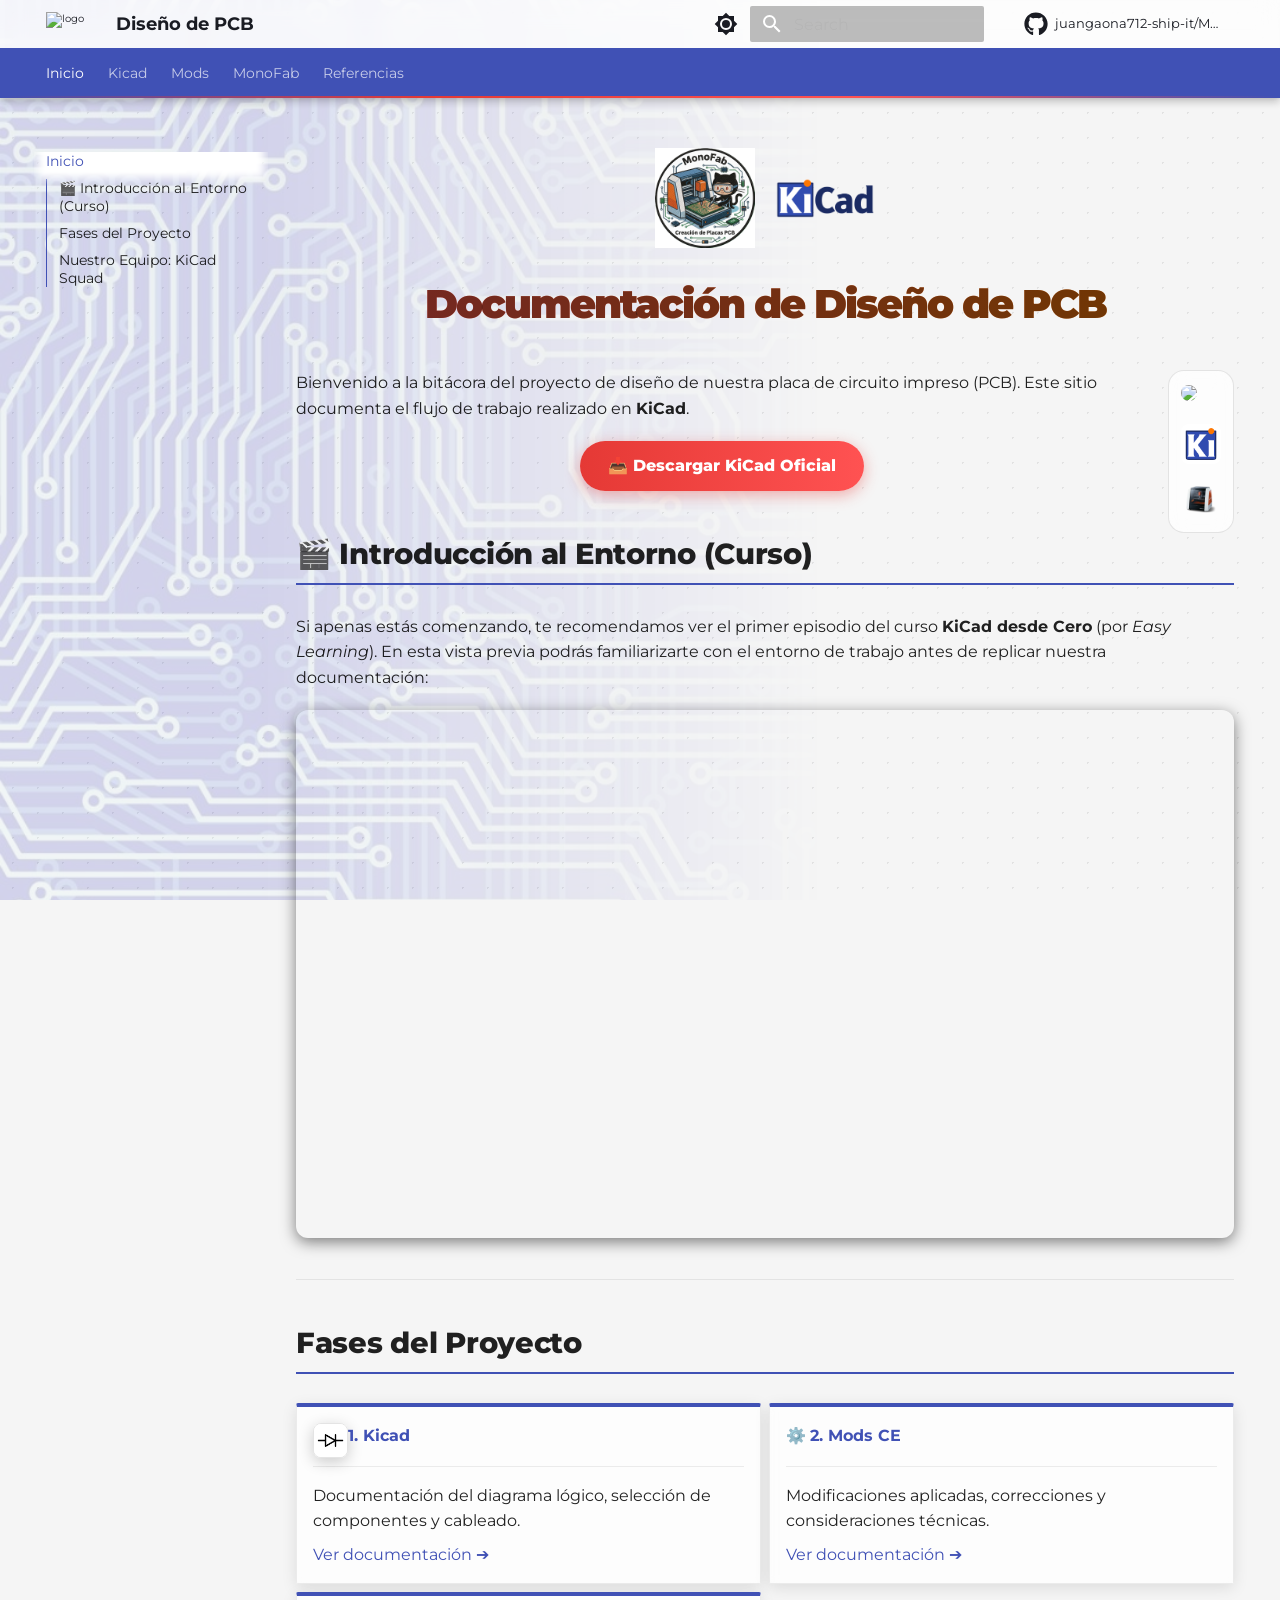
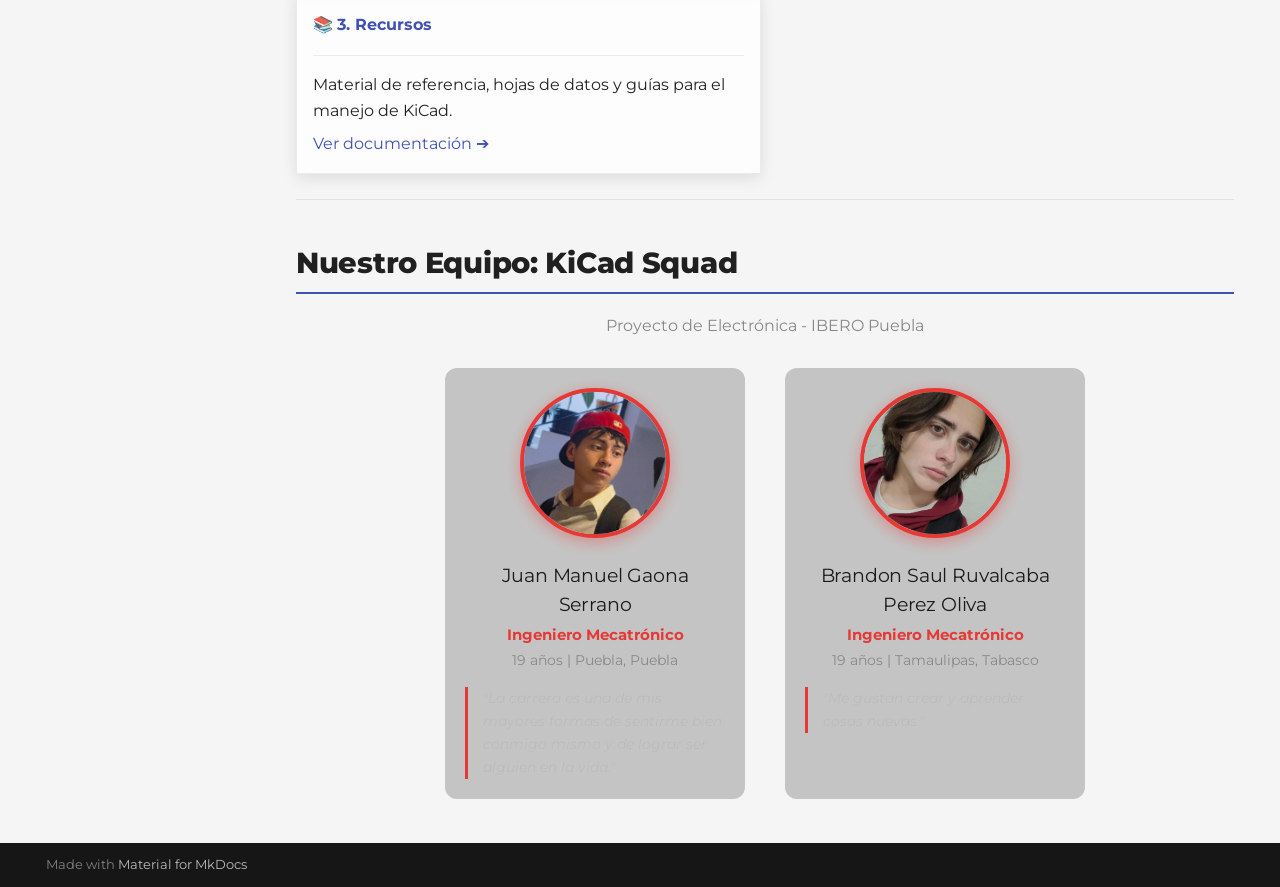
==== commit 862167bf: "Deployed d96852e with MkDocs version: 1.6.1" ====
--- a/index.html
+++ b/index.html
@@ -278,6 +278,26 @@
   
   
   
+    
+    
+      <li class="md-tabs__item">
+        <a href="monoFab/" class="md-tabs__link">
+          
+  
+  
+  MonoFab
+
+        </a>
+      </li>
+    
+  
+
+      
+        
+  
+  
+  
+  
     <li class="md-tabs__item">
       <a href="recursos/" class="md-tabs__link">
         
@@ -655,6 +675,91 @@
   
   
   
+    
+    
+    
+    
+      
+      
+    
+    
+    <li class="md-nav__item md-nav__item--nested">
+      
+        
+        
+        <input class="md-nav__toggle md-toggle " type="checkbox" id="__nav_4" >
+        
+          
+          <label class="md-nav__link" for="__nav_4" id="__nav_4_label" tabindex="0">
+            
+  
+  
+  <span class="md-ellipsis">
+    
+  
+    MonoFab
+  
+
+    
+  </span>
+  
+  
+
+            <span class="md-nav__icon md-icon"></span>
+          </label>
+        
+        <nav class="md-nav" data-md-level="1" aria-labelledby="__nav_4_label" aria-expanded="false">
+          <label class="md-nav__title" for="__nav_4">
+            <span class="md-nav__icon md-icon"></span>
+            
+  
+    MonoFab
+  
+
+          </label>
+          <ul class="md-nav__list" data-md-scrollfix>
+            
+              
+                
+  
+  
+  
+  
+    <li class="md-nav__item">
+      <a href="monoFab/" class="md-nav__link">
+        
+  
+  
+  <span class="md-ellipsis">
+    
+  
+    1. MonoFab
+  
+
+    
+  </span>
+  
+  
+
+      </a>
+    </li>
+  
+
+              
+            
+          </ul>
+        </nav>
+      
+    </li>
+  
+
+    
+      
+      
+  
+  
+  
+  
     <li class="md-nav__item">
       <a href="recursos/" class="md-nav__link">
         
@@ -698,7 +803,7 @@
 
 <div style="display: flex; align-items: center; justify-content: center; gap: 20px; margin-bottom: 30px;">
   <!-- Logo de tu equipo -->
-  <img src="img/logo.png" alt="Logo del Equipo" width="100">
+  <img src="img/logo.jpg" alt="Logo del Equipo" width="100">
 
   <!-- Logo de KiCad actualizado a tu archivo local -->
   <img src="img/KiCad-Logo.svg.webp" alt="Logo KiCad" width="100">
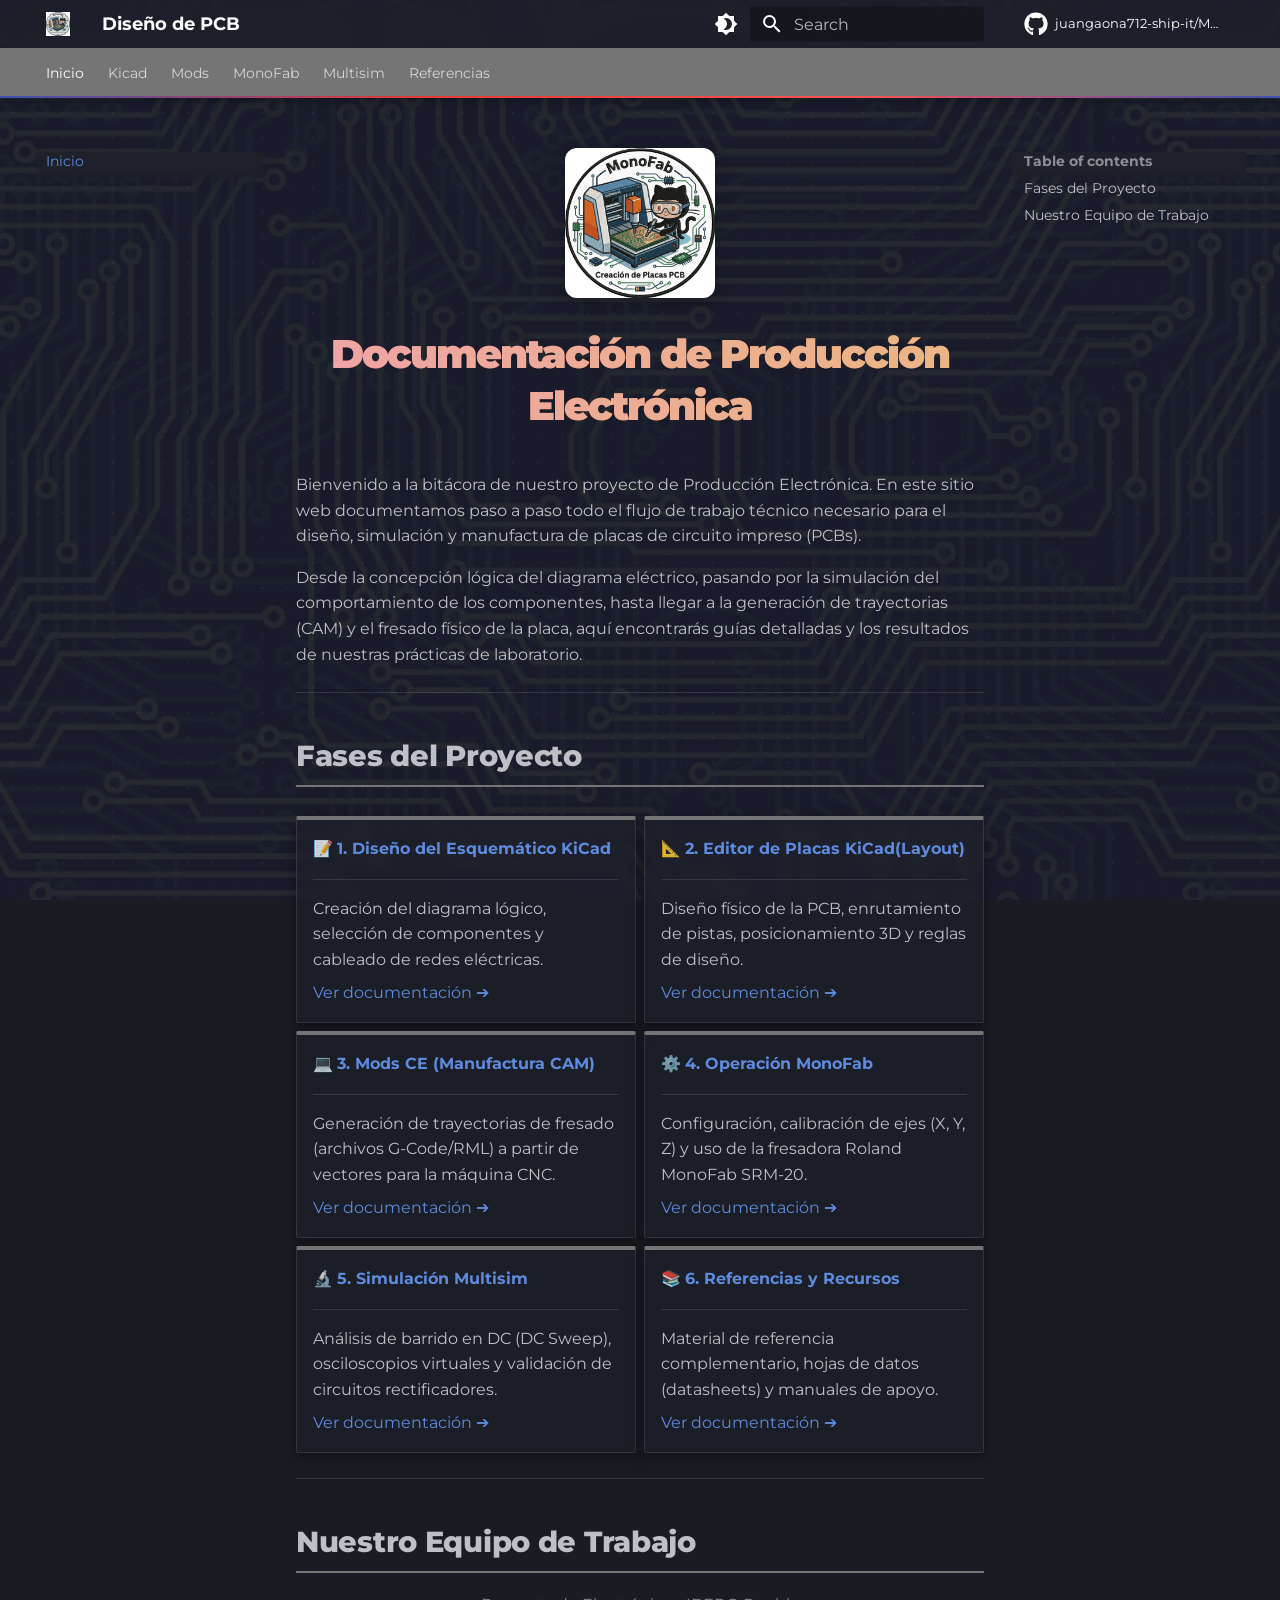
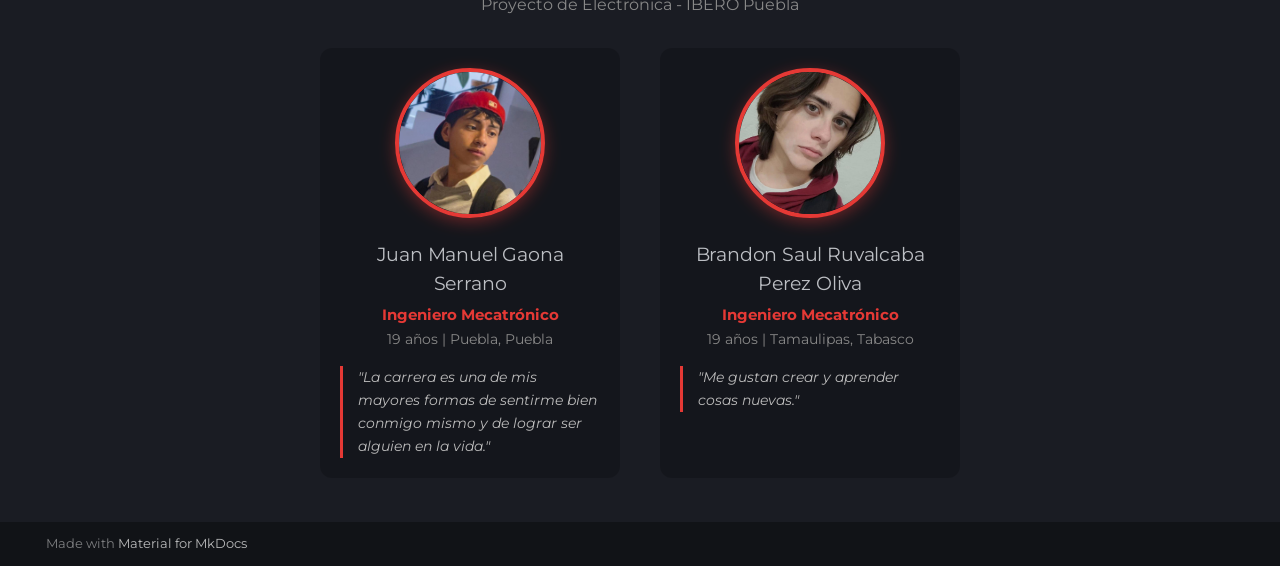
==== commit 0c592bc7: "Deployed 61c7ada with MkDocs version: 1.6.1" ====
--- a/index.html
+++ b/index.html
@@ -69,7 +69,7 @@
     
     
     
-    <body dir="ltr" data-md-color-scheme="slate" data-md-color-primary="indigo" data-md-color-accent="amber">
+    <body dir="ltr" data-md-color-scheme="slate" data-md-color-primary="grey" data-md-color-accent="amber">
   
     
     <input class="md-toggle" data-md-toggle="drawer" type="checkbox" id="__drawer" autocomplete="off">
@@ -78,7 +78,7 @@
     <div data-md-component="skip">
       
         
-        <a href="#documentacion-de-diseno-de-pcb" class="md-skip">
+        <a href="#documentacion-de-produccion-electronica" class="md-skip">
           Skip to content
         </a>
       
@@ -96,7 +96,7 @@
   <nav class="md-header__inner md-grid" aria-label="Header">
     <a href="." title="Diseño de PCB" class="md-header__button md-logo" aria-label="Diseño de PCB" data-md-component="logo">
       
-  <img src="material/memory" alt="logo">
+  <img src="img/logo.jpg" alt="logo">
 
     </a>
     <label class="md-header__button md-icon" for="__drawer">
@@ -126,7 +126,7 @@
     
     
     
-    <input class="md-option" data-md-color-media="(prefers-color-scheme: dark)" data-md-color-scheme="slate" data-md-color-primary="indigo" data-md-color-accent="amber"  aria-label="Cambiar a modo claro"  type="radio" name="__palette" id="__palette_0">
+    <input class="md-option" data-md-color-media="" data-md-color-scheme="slate" data-md-color-primary="grey" data-md-color-accent="amber"  aria-label="Cambiar a modo claro"  type="radio" name="__palette" id="__palette_0">
     
       <label class="md-header__button md-icon" title="Cambiar a modo claro" for="__palette_1" hidden>
         <svg xmlns="http://www.w3.org/2000/svg" viewBox="0 0 24 24"><path d="M12 18c-.89 0-1.74-.2-2.5-.55C11.56 16.5 13 14.42 13 12s-1.44-4.5-3.5-5.45C10.26 6.2 11.11 6 12 6a6 6 0 0 1 6 6 6 6 0 0 1-6 6m8-9.31V4h-4.69L12 .69 8.69 4H4v4.69L.69 12 4 15.31V20h4.69L12 23.31 15.31 20H20v-4.69L23.31 12z"/></svg>
@@ -136,7 +136,7 @@
     
     
     
-    <input class="md-option" data-md-color-media="(prefers-color-scheme: light)" data-md-color-scheme="default" data-md-color-primary="indigo" data-md-color-accent="amber"  aria-label="Cambiar a modo oscuro"  type="radio" name="__palette" id="__palette_1">
+    <input class="md-option" data-md-color-media="" data-md-color-scheme="default" data-md-color-primary="blue-grey" data-md-color-accent="blue"  aria-label="Cambiar a modo oscuro"  type="radio" name="__palette" id="__palette_1">
     
       <label class="md-header__button md-icon" title="Cambiar a modo oscuro" for="__palette_0" hidden>
         <svg xmlns="http://www.w3.org/2000/svg" viewBox="0 0 24 24"><path d="M12 8a4 4 0 0 0-4 4 4 4 0 0 0 4 4 4 4 0 0 0 4-4 4 4 0 0 0-4-4m0 10a6 6 0 0 1-6-6 6 6 0 0 1 6-6 6 6 0 0 1 6 6 6 6 0 0 1-6 6m8-9.31V4h-4.69L12 .69 8.69 4H4v4.69L.69 12 4 15.31V20h4.69L12 23.31 15.31 20H20v-4.69L23.31 12z"/></svg>
@@ -298,6 +298,26 @@
   
   
   
+    
+    
+      <li class="md-tabs__item">
+        <a href="multisim/" class="md-tabs__link">
+          
+  
+  
+  Multisim
+
+        </a>
+      </li>
+    
+  
+
+      
+        
+  
+  
+  
+  
     <li class="md-tabs__item">
       <a href="recursos/" class="md-tabs__link">
         
@@ -338,13 +358,11 @@
   
 
 
-  
-
-<nav class="md-nav md-nav--primary md-nav--lifted md-nav--integrated" aria-label="Navigation" data-md-level="0">
+<nav class="md-nav md-nav--primary md-nav--lifted" aria-label="Navigation" data-md-level="0">
   <label class="md-nav__title" for="__drawer">
     <a href="." title="Diseño de PCB" class="md-nav__button md-logo" aria-label="Diseño de PCB" data-md-component="logo">
       
-  <img src="material/memory" alt="logo">
+  <img src="img/logo.jpg" alt="logo">
 
     </a>
     Diseño de PCB
@@ -431,10 +449,10 @@
     <ul class="md-nav__list" data-md-component="toc" data-md-scrollfix>
       
         <li class="md-nav__item">
-  <a href="#introduccion-al-entorno-curso" class="md-nav__link">
+  <a href="#fases-del-proyecto" class="md-nav__link">
     <span class="md-ellipsis">
       
-        🎬 Introducción al Entorno (Curso)
+        Fases del Proyecto
       
     </span>
   </a>
@@ -442,21 +460,10 @@
 </li>
       
         <li class="md-nav__item">
-  <a href="#fases-del-proyecto" class="md-nav__link">
+  <a href="#nuestro-equipo-de-trabajo" class="md-nav__link">
     <span class="md-ellipsis">
       
-        Fases del Proyecto
-      
-    </span>
-  </a>
-  
-</li>
-      
-        <li class="md-nav__item">
-  <a href="#nuestro-equipo-kicad-squad" class="md-nav__link">
-    <span class="md-ellipsis">
-      
-        Nuestro Equipo: KiCad Squad
+        Nuestro Equipo de Trabajo
       
     </span>
   </a>
@@ -648,7 +655,7 @@
   <span class="md-ellipsis">
     
   
-    1. Mods CE y Ajustes
+    3. Mods CE y Ajustes
   
 
     
@@ -733,7 +740,92 @@
   <span class="md-ellipsis">
     
   
-    1. MonoFab
+    4. MonoFab
+  
+
+    
+  </span>
+  
+  
+
+      </a>
+    </li>
+  
+
+              
+            
+          </ul>
+        </nav>
+      
+    </li>
+  
+
+    
+      
+      
+  
+  
+  
+  
+    
+    
+    
+    
+      
+      
+    
+    
+    <li class="md-nav__item md-nav__item--nested">
+      
+        
+        
+        <input class="md-nav__toggle md-toggle " type="checkbox" id="__nav_5" >
+        
+          
+          <label class="md-nav__link" for="__nav_5" id="__nav_5_label" tabindex="0">
+            
+  
+  
+  <span class="md-ellipsis">
+    
+  
+    Multisim
+  
+
+    
+  </span>
+  
+  
+
+            <span class="md-nav__icon md-icon"></span>
+          </label>
+        
+        <nav class="md-nav" data-md-level="1" aria-labelledby="__nav_5_label" aria-expanded="false">
+          <label class="md-nav__title" for="__nav_5">
+            <span class="md-nav__icon md-icon"></span>
+            
+  
+    Multisim
+  
+
+          </label>
+          <ul class="md-nav__list" data-md-scrollfix>
+            
+              
+                
+  
+  
+  
+  
+    <li class="md-nav__item">
+      <a href="multisim/" class="md-nav__link">
+        
+  
+  
+  <span class="md-ellipsis">
+    
+  
+    5. Multisim
   
 
     
@@ -788,6 +880,54 @@
               </div>
             
             
+              
+              <div class="md-sidebar md-sidebar--secondary" data-md-component="sidebar" data-md-type="toc" >
+                <div class="md-sidebar__scrollwrap">
+                  <div class="md-sidebar__inner">
+                    
+
+<nav class="md-nav md-nav--secondary" aria-label="Table of contents">
+  
+  
+  
+    
+  
+  
+    <label class="md-nav__title" for="__toc">
+      <span class="md-nav__icon md-icon"></span>
+      Table of contents
+    </label>
+    <ul class="md-nav__list" data-md-component="toc" data-md-scrollfix>
+      
+        <li class="md-nav__item">
+  <a href="#fases-del-proyecto" class="md-nav__link">
+    <span class="md-ellipsis">
+      
+        Fases del Proyecto
+      
+    </span>
+  </a>
+  
+</li>
+      
+        <li class="md-nav__item">
+  <a href="#nuestro-equipo-de-trabajo" class="md-nav__link">
+    <span class="md-ellipsis">
+      
+        Nuestro Equipo de Trabajo
+      
+    </span>
+  </a>
+  
+</li>
+      
+    </ul>
+  
+</nav>
+                  </div>
+                </div>
+              </div>
+            
           
           
             <div class="md-content" data-md-component="content">
@@ -801,72 +941,58 @@
   
 
 
-<div style="display: flex; align-items: center; justify-content: center; gap: 20px; margin-bottom: 30px;">
+<div style="display: flex; align-items: center; justify-content: center; margin-bottom: 30px;">
   <!-- Logo de tu equipo -->
-  <img src="img/logo.jpg" alt="Logo del Equipo" width="100">
-
-  <!-- Logo de KiCad actualizado a tu archivo local -->
-  <img src="img/KiCad-Logo.svg.webp" alt="Logo KiCad" width="100">
+  <img src="img/logo.jpg" alt="Logo del Equipo" width="150" style="border-radius: 12px; box-shadow: 0 4px 15px rgba(0,0,0,0.2);">
 </div>
 
-<h1 id="documentacion-de-diseno-de-pcb">Documentación de Diseño de PCB</h1>
-<!-- BARRA LATERAL FLOTANTE DE ICONOS -->
-<div class="sidebar-glass">
-
-  <a href="https://discord.com/invite/FANuKv8sZn" target="_blank" title="Discord Oficial de KiCad">
-    <img src="https://assets-global.website-files.com/6257adef93867e50d84d30e2/636e0a6a49cf127bf92de1e2_icon_clyde_blurple_RGB.png" width="40" style="border-radius: 8px;">
-  </a>
-
-  <a href="https://www.kicad.org/blog/" target="_blank" title="Blog de KiCad">
-    <img src="img/kicad-icon.png" width="40" style="border-radius: 8px; background: white; padding: 4px;">
-  </a>
-
-  <a href="https://downloadcenter.rolanddg.com/SRM-20" target="_blank" title="Descargar VPanel SRM-20">
-    <img src="img/icono-monofab.jpg" width="40" style="border-radius: 8px;">
-  </a>
-
-</div>
-<!-- FIN BARRA LATERAL -->
-
-<p>Bienvenido a la bitácora del proyecto de diseño de nuestra placa de circuito impreso (PCB). Este sitio documenta el flujo de trabajo realizado en <strong>KiCad</strong>.</p>
-<div align="center" style="margin-top: 20px; margin-bottom: 40px;">
-  <a href="https://www.kicad.org/download/" target="_blank" class="btn-descarga">
-    📥 Descargar KiCad Oficial
-  </a>
-</div>
-
-<h2 id="introduccion-al-entorno-curso">🎬 Introducción al Entorno (Curso)</h2>
-<p>Si apenas estás comenzando, te recomendamos ver el primer episodio del curso <strong>KiCad desde Cero</strong> (por <em>Easy Learning</em>). En esta vista previa podrás familiarizarte con el entorno de trabajo antes de replicar nuestra documentación:</p>
-<div style="position: relative; padding-bottom: 56.25%; height: 0; overflow: hidden; border-radius: 12px; box-shadow: 0 4px 15px rgba(0,0,0,0.5); margin-bottom: 40px; margin-top: 20px;">
-  <iframe style="position: absolute; top: 0; left: 0; width: 100%; height: 100%;" src="https://www.youtube.com/embed/d3H3tfU4zBI" title="KiCad desde Cero - Entorno" frameborder="0" allow="accelerometer; autoplay; clipboard-write; encrypted-media; gyroscope; picture-in-picture" allowfullscreen></iframe>
-</div>
-
+<h1 id="documentacion-de-produccion-electronica">Documentación de Producción Electrónica</h1>
+<p>Bienvenido a la bitácora de nuestro proyecto de Producción Electrónica. En este sitio web documentamos paso a paso todo el flujo de trabajo técnico necesario para el diseño, simulación y manufactura de placas de circuito impreso (PCBs). </p>
+<p>Desde la concepción lógica del diagrama eléctrico, pasando por la simulación del comportamiento de los componentes, hasta llegar a la generación de trayectorias (CAM) y el fresado físico de la placa, aquí encontrarás guías detalladas y los resultados de nuestras prácticas de laboratorio.</p>
 <hr />
 <h2 id="fases-del-proyecto">Fases del Proyecto</h2>
 <div class="grid cards">
 <ul>
 <li>
-<p><img src="img/icono-esquematico.jpg" width="35" align="left" style="margin-right: 12px; border-radius: 6px;"> <strong><a href="esquematico/"> 1. Kicad</a></strong></p>
+<p>📝 <strong><a href="esquematico/">1. Diseño del Esquemático KiCad</a></strong></p>
 <hr />
-<p>Documentación del diagrama lógico, selección de componentes y cableado.</p>
+<p>Creación del diagrama lógico, selección de componentes y cableado de redes eléctricas.</p>
 <p><a href="esquematico/">Ver documentación ➔</a></p>
 </li>
 <li>
-<p>⚙️ <strong><a href="mods-ce/">2. Mods CE</a></strong></p>
+<p>📐 <strong><a href="editor-placas/">2. Editor de Placas KiCad(Layout)</a></strong></p>
 <hr />
-<p>Modificaciones aplicadas, correcciones y consideraciones técnicas.</p>
+<p>Diseño físico de la PCB, enrutamiento de pistas, posicionamiento 3D y reglas de diseño.</p>
+<p><a href="editor-placas/">Ver documentación ➔</a></p>
+</li>
+<li>
+<p>💻 <strong><a href="mods-ce/">3. Mods CE (Manufactura CAM)</a></strong></p>
+<hr />
+<p>Generación de trayectorias de fresado (archivos G-Code/RML) a partir de vectores para la máquina CNC.</p>
 <p><a href="mods-ce/">Ver documentación ➔</a></p>
 </li>
 <li>
-<p>📚 <strong><a href="recursos/">3. Recursos</a></strong></p>
+<p>⚙️ <strong><a href="monoFab/">4. Operación MonoFab</a></strong></p>
 <hr />
-<p>Material de referencia, hojas de datos y guías para el manejo de KiCad.</p>
+<p>Configuración, calibración de ejes (X, Y, Z) y uso de la fresadora Roland MonoFab SRM-20.</p>
+<p><a href="monoFab/">Ver documentación ➔</a></p>
+</li>
+<li>
+<p>🔬 <strong><a href="multisim/">5. Simulación Multisim</a></strong></p>
+<hr />
+<p>Análisis de barrido en DC (DC Sweep), osciloscopios virtuales y validación de circuitos rectificadores.</p>
+<p><a href="multisim/">Ver documentación ➔</a></p>
+</li>
+<li>
+<p>📚 <strong><a href="recursos/">6. Referencias y Recursos</a></strong></p>
+<hr />
+<p>Material de referencia complementario, hojas de datos (datasheets) y manuales de apoyo.</p>
 <p><a href="recursos/">Ver documentación ➔</a></p>
 </li>
 </ul>
 </div>
 <hr />
-<h2 id="nuestro-equipo-kicad-squad">Nuestro Equipo: KiCad Squad</h2>
+<h2 id="nuestro-equipo-de-trabajo">Nuestro Equipo de Trabajo</h2>
 <p style="text-align: center; color: #888; margin-top: -10px;">Proyecto de Electrónica - IBERO Puebla</p>
 
 <!-- Contenedor del equipo ajustado para 2 personas con descripciones -->
@@ -950,7 +1076,7 @@
     
       
       
-      <script id="__config" type="application/json">{"annotate": null, "base": ".", "features": ["navigation.instant", "navigation.tracking", "navigation.tabs", "navigation.tabs.sticky", "navigation.top", "toc.integrate", "content.code.copy"], "search": "assets/javascripts/workers/search.2c215733.min.js", "tags": null, "translations": {"clipboard.copied": "Copied to clipboard", "clipboard.copy": "Copy to clipboard", "search.result.more.one": "1 more on this page", "search.result.more.other": "# more on this page", "search.result.none": "No matching documents", "search.result.one": "1 matching document", "search.result.other": "# matching documents", "search.result.placeholder": "Type to start searching", "search.result.term.missing": "Missing", "select.version": "Select version"}, "version": null}</script>
+      <script id="__config" type="application/json">{"annotate": null, "base": ".", "features": ["navigation.instant", "navigation.tracking", "navigation.tabs", "navigation.tabs.sticky", "navigation.top", "content.code.copy"], "search": "assets/javascripts/workers/search.2c215733.min.js", "tags": null, "translations": {"clipboard.copied": "Copied to clipboard", "clipboard.copy": "Copy to clipboard", "search.result.more.one": "1 more on this page", "search.result.more.other": "# more on this page", "search.result.none": "No matching documents", "search.result.one": "1 matching document", "search.result.other": "# matching documents", "search.result.placeholder": "Type to start searching", "search.result.term.missing": "Missing", "select.version": "Select version"}, "version": null}</script>
     
     
       <script src="assets/javascripts/bundle.d7400e89.min.js"></script>
--- a/stylesheets/custom.css
+++ b/stylesheets/custom.css
@@ -1,7 +1,6 @@
 /* =========================================
    Estilos Personalizados - Proyecto PCB
    ========================================= */
-
 /* =========================================
    1. VARIABLES DE TEMA (MODO CLARO / OSCURO)
    ========================================= */
@@ -12,7 +11,6 @@
     --cristal-borde: rgba(0, 0, 0, 0.1);
     --sombra-suave: rgba(0, 0, 0, 0.1);
 }
-
 [data-md-color-scheme="slate"] {
     --fondo-base: #1a1c23;
     --grid-puntos: rgba(255, 255, 255, 0.05);
@@ -20,7 +18,6 @@
     --cristal-borde: rgba(255, 255, 255, 0.1);
     --sombra-suave: rgba(0, 0, 0, 0.4);
 }
-
 /* =========================================
    NUEVO: FORZAR COLOR OSCURO EN LA BARRA (Modo Claro)
    ========================================= */
@@ -32,7 +29,6 @@
 [data-md-color-scheme="default"] .md-header__topic {
     color: #1a1c23 !important; /* Vuelve los iconos y títulos oscuros */
 }
-
 /* =========================================
    2. FONDO PRINCIPAL Y CUADRÍCULA KICAD
    ========================================= */
@@ -44,9 +40,8 @@
     background-size: 25px 25px !important;
     background-attachment: fixed !important;
 }
-
-/* =========================================
-   3. MARCA DE AGUA: CIRCUITO DESVANECIDO (Mitad Izquierda)
+/* =========================================
+   3. MARCA DE AGUA: CIRCUITO COMPLETO
    ========================================= */
 body::before {
     content: "";
@@ -57,20 +52,15 @@
     height: 100%;
     /* Tu imagen de circuito */
     background-image: url('../img/circuito-fondo-4.jpg');
-    /* La anclamos a la izquierda y hacemos que cubra el alto */
-    background-position: left center;
+    /* Centramos la imagen para que abarque toda la pantalla */
+    background-position: center center;
     background-size: cover; 
     background-repeat: no-repeat;
-    /* Subimos un poco la opacidad porque se va a difuminar */
-    opacity: 0.15; 
+    /* Opacidad baja y uniforme para toda la pantalla */
+    opacity: 0.06; 
     z-index: -1;
     pointer-events: none;
-    
-    /* MAGIA: Máscara que va de color sólido (izquierda) a transparente (hacia el centro) */
-    -webkit-mask-image: linear-gradient(to right, black 0%, black 20%, transparent 65%);
-    mask-image: linear-gradient(to right, black 0%, black 20%, transparent 65%);
-}
-
+}
 /* =========================================
    4. EFECTOS GLASSMORPHISM Y RESPIRACIÓN (Sidebar)
    ========================================= */
@@ -81,13 +71,11 @@
     border-bottom: 2px solid transparent;
     border-image: linear-gradient(90deg, #3f51b5, #e53935, #ff5252, #3f51b5) 1;
 }
-
 @keyframes respiracion {
     0% { box-shadow: 0 4px 15px var(--sombra-suave); }
     50% { box-shadow: 0 4px 25px rgba(229, 57, 53, 0.35); }
     100% { box-shadow: 0 4px 15px var(--sombra-suave); }
 }
-
 .sidebar-glass {
     float: right; 
     display: flex; 
@@ -104,7 +92,6 @@
     animation: respiracion 4s infinite ease-in-out;
     transition: transform 0.3s ease;
 }
-
 .sidebar-glass:hover {
     transform: translateY(-5px);
     box-shadow: 0 12px 40px rgba(229, 57, 53, 0.5) !important; 
@@ -115,7 +102,6 @@
 .sidebar-glass img:hover {
     transform: scale(1.15);
 }
-
 /* =========================================
    5. TARJETAS 3D Y EFECTO HOVER
    ========================================= */
@@ -126,120 +112,223 @@
     transition: all 0.3s cubic-bezier(0.25, 0.8, 0.25, 1);
     box-shadow: 0 4px 15px var(--sombra-suave);
 }
-
 .md-typeset .grid.cards > ul > li:hover {
     transform: translateY(-8px);
     box-shadow: 0 15px 30px rgba(229, 57, 53, 0.25); /* Brillo rojo tenue en las cartas */
     border-top: 4px solid #e53935;
 }
-
 /* =========================================
    6. TÍTULOS Y TEXTOS
    ========================================= */
 h1 {
     background: linear-gradient(90deg, #ff5252, #f57c00, #ff5252);
+
     background-size: 200% auto;
+
     color: transparent;
+
     -webkit-background-clip: text;
+
     background-clip: text;
+
     animation: gradientText 5s linear infinite;
+
     font-weight: 800;
-}
+
+}
+
+
 
 @keyframes gradientText {
+
     0% { background-position: 0% center; }
+
     100% { background-position: 200% center; }
-}
+
+}
+
+
 
 .md-typeset h1 {
+
     text-align: center;
+
     font-weight: 900 !important; 
+
     font-size: 2.5em !important; 
+
     letter-spacing: -0.05em;     
+
     margin-bottom: 1em;
-}
+
+}
+
+
 
 .md-typeset h2 {
+
     font-weight: 800 !important; 
+
     font-size: 1.8em !important;
+
     border-bottom: 2px solid var(--md-primary-fg-color); 
+
     padding-bottom: 0.3em;
+
     margin-top: 1.5em;
+
     margin-bottom: 1em;
-}
-
-/* =========================================
+
+}
+
+
+
+/* =========================================
+
    7. BOTÓN DE DESCARGA
-   ========================================= */
+
+   ========================================= */
+
 .md-typeset .btn-descarga {
+
     background: linear-gradient(90deg, #e53935, #ff5252) !important;
+
     color: white !important;
+
     padding: 12px 28px !important;
+
     border-radius: 30px !important;
+
     text-decoration: none !important;
+
     font-weight: 800 !important;
+
     display: inline-block !important;
+
     box-shadow: 0 4px 15px rgba(229, 57, 53, 0.4) !important;
+
     transition: all 0.3s ease !important;
-}
+
+}
+
+
 
 .md-typeset .btn-descarga:hover {
+
     background: linear-gradient(90deg, #ff5252, #e53935) !important;
+
     box-shadow: 0 6px 20px rgba(229, 57, 53, 0.6) !important;
+
     transform: scale(1.05) !important;
-}
-
-/* =========================================
+
+}
+
+
+
+/* =========================================
+
    8. COMPONENTES VARIOS (Bordes, Fotos y Scrollbar)
-   ========================================= */
+
+   ========================================= */
+
 .md-typeset .admonition,
+
 .md-typeset pre,
+
 .md-typeset code {
+
     border-radius: 10px;
+
     border: 1px solid var(--cristal-borde);
+
     box-shadow: 0 4px 20px var(--sombra-suave);
-}
+
+}
+
+
 
 ::-webkit-scrollbar {
+
     width: 8px;
-}
+
+}
+
 ::-webkit-scrollbar-track {
+
     background: var(--fondo-base);
-}
+
+}
+
 ::-webkit-scrollbar-thumb {
+
     background: #e53935;
+
     border-radius: 10px;
-}
+
+}
+
 ::-webkit-scrollbar-thumb:hover {
+
     background: #ff5252;
-}
+
+}
+
+
 
 .md-typeset p > img {
+
     display: block !important;
+
     margin: 0 auto !important; 
+
     max-width: 85% !important;
+
     border-radius: 8px !important;
+
     box-shadow: 0 4px 15px rgba(0, 0, 0, 0.2) !important;
+
     border: 1px solid rgba(128, 128, 128, 0.2) !important;
-}
+
+}
+
+
 
 .md-typeset p:has(img) > em {
+
     display: block !important;
+
     text-align: center !important;
+
     color: var(--md-default-fg-color--light) !important;
+
     margin-top: 10px !important;
+
     margin-bottom: 30px !important;
+
     font-size: 0.9em !important;
-}
+
+}
+
+
 
 .foto-equipo {
+
     width: 160px !important;
+
     height: 160px !important;
+
     object-fit: cover !important; 
+
     object-position: center !important; 
+
     border-radius: 50% !important; 
+
     border: 2px solid #e53935; 
+
     box-shadow: 0 0 20px rgba(229, 57, 53, 0.4); 
+
     display: block;
+
     margin: 0 auto 15px auto; 
-}
+
+}
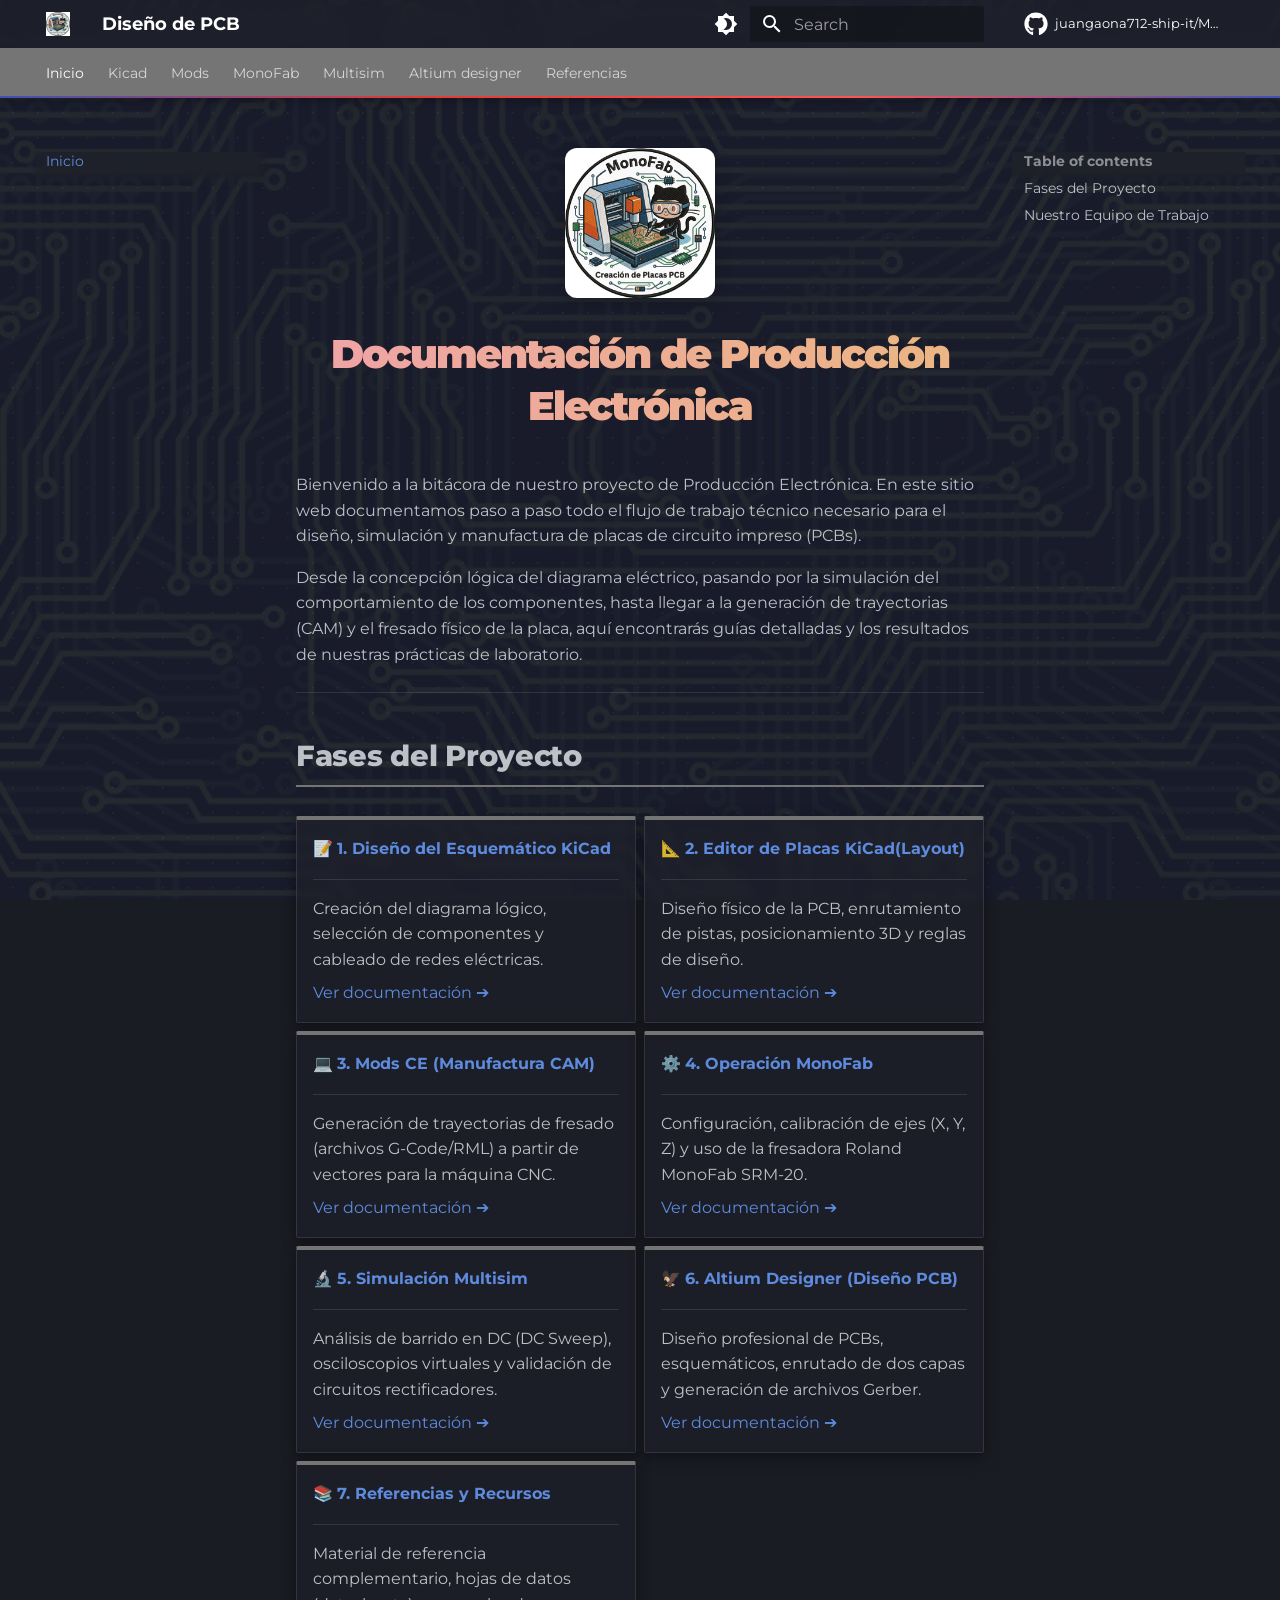
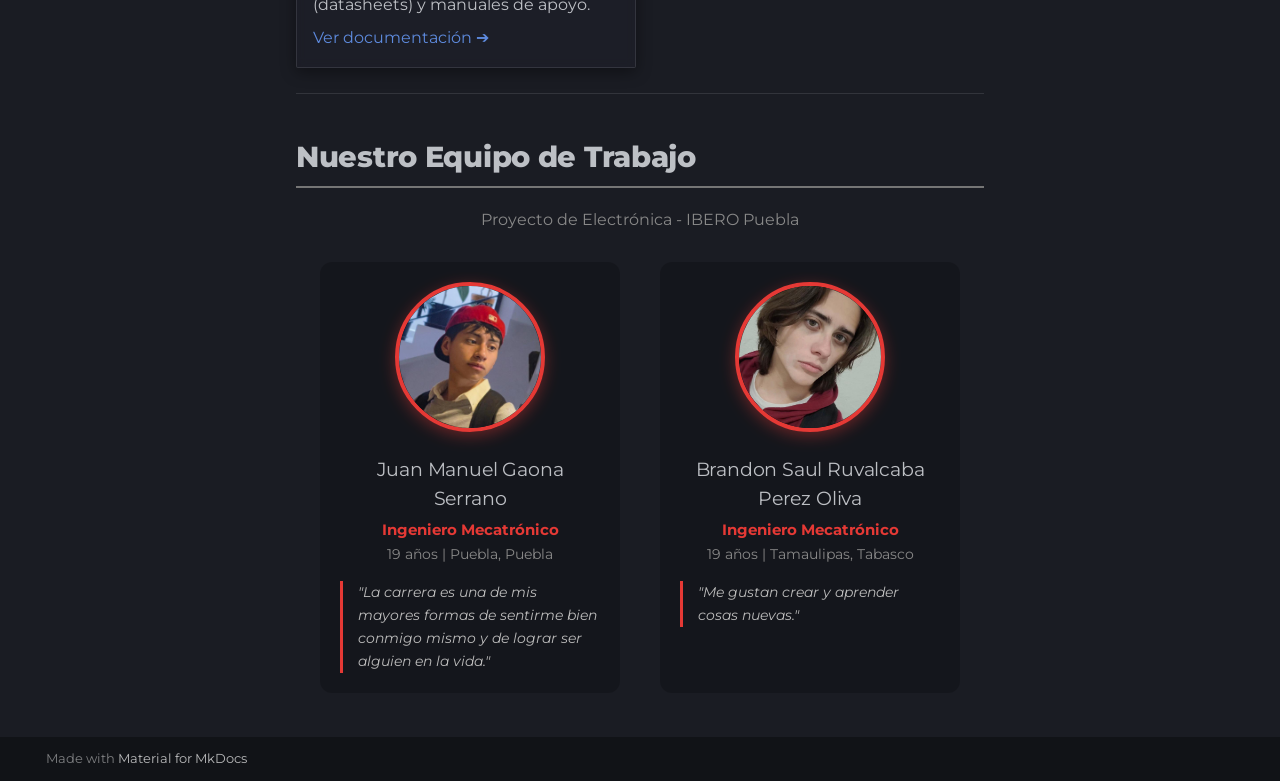
==== commit 876a93be: "Deployed 78db476 with MkDocs version: 1.6.1" ====
--- a/index.html
+++ b/index.html
@@ -21,7 +21,7 @@
       
       
       <link rel="icon" href="material/developer-board">
-      <meta name="generator" content="mkdocs-1.6.1, mkdocs-material-9.7.7">
+      <meta name="generator" content="mkdocs-1.6.1, mkdocs-material-9.8.1">
     
     
       
@@ -29,10 +29,10 @@
       
     
     
-      <link rel="stylesheet" href="assets/stylesheets/main.ec1eaa64.min.css">
-      
-        
-        <link rel="stylesheet" href="assets/stylesheets/palette.ab4e12ef.min.css">
+      <link rel="stylesheet" href="assets/stylesheets/main.57a0d79d.min.css">
+      
+        
+        <link rel="stylesheet" href="assets/stylesheets/palette.fb2fffe2.min.css">
       
       
 
@@ -318,6 +318,26 @@
   
   
   
+    
+    
+      <li class="md-tabs__item">
+        <a href="altium/" class="md-tabs__link">
+          
+  
+  
+  Altium designer
+
+        </a>
+      </li>
+    
+  
+
+      
+        
+  
+  
+  
+  
     <li class="md-tabs__item">
       <a href="recursos/" class="md-tabs__link">
         
@@ -826,6 +846,91 @@
     
   
     5. Multisim
+  
+
+    
+  </span>
+  
+  
+
+      </a>
+    </li>
+  
+
+              
+            
+          </ul>
+        </nav>
+      
+    </li>
+  
+
+    
+      
+      
+  
+  
+  
+  
+    
+    
+    
+    
+      
+      
+    
+    
+    <li class="md-nav__item md-nav__item--nested">
+      
+        
+        
+        <input class="md-nav__toggle md-toggle " type="checkbox" id="__nav_6" >
+        
+          
+          <label class="md-nav__link" for="__nav_6" id="__nav_6_label" tabindex="0">
+            
+  
+  
+  <span class="md-ellipsis">
+    
+  
+    Altium designer
+  
+
+    
+  </span>
+  
+  
+
+            <span class="md-nav__icon md-icon"></span>
+          </label>
+        
+        <nav class="md-nav" data-md-level="1" aria-labelledby="__nav_6_label" aria-expanded="false">
+          <label class="md-nav__title" for="__nav_6">
+            <span class="md-nav__icon md-icon"></span>
+            
+  
+    Altium designer
+  
+
+          </label>
+          <ul class="md-nav__list" data-md-scrollfix>
+            
+              
+                
+  
+  
+  
+  
+    <li class="md-nav__item">
+      <a href="altium/" class="md-nav__link">
+        
+  
+  
+  <span class="md-ellipsis">
+    
+  
+    6. Altium
   
 
     
@@ -984,7 +1089,13 @@
 <p><a href="multisim/">Ver documentación ➔</a></p>
 </li>
 <li>
-<p>📚 <strong><a href="recursos/">6. Referencias y Recursos</a></strong></p>
+<p>🦅 <strong><a href="altium/">6. Altium Designer (Diseño PCB)</a></strong></p>
+<hr />
+<p>Diseño profesional de PCBs, esquemáticos, enrutado de dos capas y generación de archivos Gerber.</p>
+<p><a href="altium/">Ver documentación ➔</a></p>
+</li>
+<li>
+<p>📚 <strong><a href="recursos/">7. Referencias y Recursos</a></strong></p>
 <hr />
 <p>Material de referencia complementario, hojas de datos (datasheets) y manuales de apoyo.</p>
 <p><a href="recursos/">Ver documentación ➔</a></p>
@@ -1076,10 +1187,10 @@
     
       
       
-      <script id="__config" type="application/json">{"annotate": null, "base": ".", "features": ["navigation.instant", "navigation.tracking", "navigation.tabs", "navigation.tabs.sticky", "navigation.top", "content.code.copy"], "search": "assets/javascripts/workers/search.2c215733.min.js", "tags": null, "translations": {"clipboard.copied": "Copied to clipboard", "clipboard.copy": "Copy to clipboard", "search.result.more.one": "1 more on this page", "search.result.more.other": "# more on this page", "search.result.none": "No matching documents", "search.result.one": "1 matching document", "search.result.other": "# matching documents", "search.result.placeholder": "Type to start searching", "search.result.term.missing": "Missing", "select.version": "Select version"}, "version": null}</script>
-    
-    
-      <script src="assets/javascripts/bundle.d7400e89.min.js"></script>
+      <script id="__config" type="application/json">{"annotate": null, "base": ".", "features": ["navigation.instant", "navigation.tracking", "navigation.tabs", "navigation.tabs.sticky", "navigation.top", "content.code.copy"], "search": "assets/javascripts/workers/search.a7633da7.min.js", "tags": null, "translations": {"clipboard.copied": "Copied to clipboard", "clipboard.copy": "Copy to clipboard", "search.result.more.one": "1 more on this page", "search.result.more.other": "# more on this page", "search.result.none": "No matching documents", "search.result.one": "1 matching document", "search.result.other": "# matching documents", "search.result.placeholder": "Type to start searching", "search.result.term.missing": "Missing", "select.version": "Select version"}, "version": null}</script>
+    
+    
+      <script src="assets/javascripts/bundle.a5f9d56c.min.js"></script>
       
     
   </body>
--- a/assets/stylesheets/main.57a0d79d.min.css
+++ b/assets/stylesheets/main.57a0d79d.min.css
@@ -0,0 +1,6 @@
+@charset "UTF-8";html{box-sizing:border-box;-webkit-text-size-adjust:none;-moz-text-size-adjust:none;text-size-adjust:none}*,:after,:before{box-sizing:inherit}@media(prefers-reduced-motion){*,:after,:before{transition:none!important}}body{margin:0;-webkit-font-smoothing:antialiased;-moz-osx-font-smoothing:grayscale;--md-text-font-family:var(--md-text-font, _),
+    -apple-system, BlinkMacSystemFont, Helvetica, Arial, sans-serif;--md-code-font-family:var(--md-code-font, _),
+    SFMono-Regular, Consolas, Menlo, monospace}.md-typeset code:not(.focus-visible),a,button,input,label{-webkit-tap-highlight-color:transparent}a{color:inherit;text-decoration:none}hr{box-sizing:initial;display:block;height:.05rem;padding:0;overflow:visible;border:0}small{font-size:80%}sub,sup{line-height:1em}img{border-style:none}table{border-spacing:0;border-collapse:initial}td,th{font-weight:400;vertical-align:top}button{padding:0;margin:0;font-family:inherit;font-size:inherit;background:#0000;border:0}input{border:0;outline:none}:root{--md-primary-fg-color:#4051b5;--md-primary-fg-color--light:#5d6cc0;--md-primary-fg-color--dark:#303fa1;--md-primary-bg-color:#fff;--md-primary-bg-color--light:#ffffffb3;--md-accent-fg-color:#526cfe;--md-accent-fg-color--transparent:#526cfe1a;--md-accent-bg-color:#fff;--md-accent-bg-color--light:#ffffffb3;--md-typeset-table-sort-icon:url("data:image/svg+xml;charset=utf-8,<svg xmlns='http://www.w3.org/2000/svg' viewBox='0 0 24 24'><path d='m18 21-4-4h3V7h-3l4-4 4 4h-3v10h3M2 19v-2h10v2M2 13v-2h7v2M2 7V5h4v2z'/></svg>");--md-typeset-table-sort-icon--asc:url("data:image/svg+xml;charset=utf-8,<svg xmlns='http://www.w3.org/2000/svg' viewBox='0 0 24 24'><path d='M19 17h3l-4 4-4-4h3V3h2M2 17h10v2H2M6 5v2H2V5m0 6h7v2H2z'/></svg>");--md-typeset-table-sort-icon--desc:url("data:image/svg+xml;charset=utf-8,<svg xmlns='http://www.w3.org/2000/svg' viewBox='0 0 24 24'><path d='M19 7h3l-4-4-4 4h3v14h2M2 17h10v2H2M6 5v2H2V5m0 6h7v2H2z'/></svg>")}[data-md-color-scheme=default]{color-scheme:light}[data-md-color-scheme=default] img[src$="#gh-dark-mode-only"],[data-md-color-scheme=default] img[src$="#only-dark"]{display:none}:root,[data-md-color-scheme=default]{--md-hue:225deg;--md-default-fg-color:#000000de;--md-default-fg-color--light:#0000008a;--md-default-fg-color--lighter:#00000052;--md-default-fg-color--lightest:#00000012;--md-default-bg-color:#fff;--md-default-bg-color--light:#ffffffb3;--md-default-bg-color--lighter:#ffffff4d;--md-default-bg-color--lightest:#ffffff1f;--md-code-fg-color:#36464e;--md-code-bg-color:#f5f5f5;--md-code-bg-color--light:#f5f5f5b3;--md-code-bg-color--lighter:#f5f5f54d;--md-code-hl-color:#4287ff;--md-code-hl-color--light:#4287ff1a;--md-code-hl-number-color:#d52a2a;--md-code-hl-special-color:#db1457;--md-code-hl-function-color:#a846b9;--md-code-hl-constant-color:#6e59d9;--md-code-hl-keyword-color:#3f6ec6;--md-code-hl-string-color:#1c7d4d;--md-code-hl-name-color:var(--md-code-fg-color);--md-code-hl-operator-color:var(--md-default-fg-color--light);--md-code-hl-punctuation-color:var(--md-default-fg-color--light);--md-code-hl-comment-color:var(--md-default-fg-color--light);--md-code-hl-generic-color:var(--md-default-fg-color--light);--md-code-hl-variable-color:var(--md-default-fg-color--light);--md-typeset-color:var(--md-default-fg-color);--md-typeset-a-color:var(--md-primary-fg-color);--md-typeset-del-color:#f5503d26;--md-typeset-ins-color:#0bd57026;--md-typeset-kbd-color:#fafafa;--md-typeset-kbd-accent-color:#fff;--md-typeset-kbd-border-color:#b8b8b8;--md-typeset-mark-color:#ffff0080;--md-typeset-table-color:#0000001f;--md-typeset-table-color--light:#00000009;--md-admonition-fg-color:var(--md-default-fg-color);--md-admonition-bg-color:var(--md-default-bg-color);--md-warning-fg-color:#000000de;--md-warning-bg-color:#ff9;--md-footer-fg-color:#fff;--md-footer-fg-color--light:#ffffffb3;--md-footer-fg-color--lighter:#ffffff73;--md-footer-bg-color:#000000de;--md-footer-bg-color--dark:#00000052;--md-shadow-z1:0 0.2rem 0.5rem #0000000d,
+    0 0 0.05rem #0000001a;--md-shadow-z2:0 0.2rem 0.5rem #0000001a,
+    0 0 0.05rem #00000040;--md-shadow-z3:0 0.2rem 0.5rem #0003,
+    0 0 0.05rem #00000059}.md-icon svg{display:block;width:1.2rem;height:1.2rem;fill:currentcolor}aside,body,input{font-family:var(--md-text-font-family);font-feature-settings:"kern","liga";color:var(--md-typeset-color)}code,kbd,pre{font-family:var(--md-code-font-family);font-feature-settings:"kern"}.md-typeset{font-size:.8rem;line-height:1.6;overflow-wrap:break-word;-webkit-print-color-adjust:exact;color-adjust:exact}@media print{.md-typeset{font-size:.68rem}.md-typeset code,.md-typeset kbd,.md-typeset pre{white-space:pre-wrap}}.md-typeset blockquote,.md-typeset dl,.md-typeset figure,.md-typeset ol,.md-typeset pre,.md-typeset ul{margin-top:1em;margin-bottom:1em}.md-typeset h1{margin:0 0 1.25em;font-size:2em;line-height:1.3;color:var(--md-default-fg-color--light)}.md-typeset h1,.md-typeset h2{font-weight:300;letter-spacing:-.01em}.md-typeset h2{margin:1.6em 0 .64em;font-size:1.5625em;line-height:1.4}.md-typeset h3{margin:1.6em 0 .8em;font-size:1.25em;font-weight:400;line-height:1.5;letter-spacing:-.01em}.md-typeset h2+h3{margin-top:.8em}.md-typeset h4{margin:1em 0;font-weight:700;letter-spacing:-.01em}.md-typeset h5,.md-typeset h6{margin:1.25em 0;font-size:.8em;font-weight:700;color:var(--md-default-fg-color--light);letter-spacing:-.01em}.md-typeset h5{text-transform:uppercase}.md-typeset h5 code{text-transform:none}.md-typeset hr{display:flow-root;margin:1.5em 0;border-bottom:.05rem solid var(--md-default-fg-color--lightest)}.md-typeset a{color:var(--md-typeset-a-color);word-break:break-word}.md-typeset a,.md-typeset a:before{transition:color 125ms}.md-typeset a:focus,.md-typeset a:hover{color:var(--md-accent-fg-color)}.md-typeset a:focus code,.md-typeset a:hover code{color:var(--md-accent-fg-color);background-color:var(--md-accent-fg-color--transparent)}.md-typeset a code{color:var(--md-typeset-a-color)}.md-typeset a.focus-visible{outline-color:var(--md-accent-fg-color);outline-offset:.2rem}.md-typeset code,.md-typeset kbd,.md-typeset pre{font-variant-ligatures:none;color:var(--md-code-fg-color);direction:ltr;transition:background-color 125ms}.md-typeset code{padding:0 .2941176471em;font-size:.85em;word-break:break-word;background-color:var(--md-code-bg-color);border-radius:.1rem;-webkit-box-decoration-break:clone;box-decoration-break:clone;transition:color 125ms,background-color 125ms}.md-typeset code:not(.focus-visible){outline:none}.md-typeset pre{position:relative;display:flow-root;line-height:1.4}.md-typeset pre>code{display:block;padding:.7720588235em 1.1764705882em;margin:0;overflow:auto;word-break:normal;touch-action:auto;scrollbar-color:var(--md-default-fg-color--lighter) #0000;scrollbar-width:thin;outline-color:var(--md-accent-fg-color);box-shadow:none;-webkit-box-decoration-break:slice;box-decoration-break:slice}.md-typeset pre>code:hover{scrollbar-color:var(--md-accent-fg-color) #0000}.md-typeset pre>code::-webkit-scrollbar{width:.2rem;height:.2rem}.md-typeset pre>code::-webkit-scrollbar-thumb{background-color:var(--md-default-fg-color--lighter)}.md-typeset pre>code::-webkit-scrollbar-thumb:hover{background-color:var(--md-accent-fg-color)}.md-typeset kbd{display:inline-block;padding:0 .6666666667em;font-size:.75em;color:var(--md-default-fg-color);word-break:break-word;vertical-align:text-top;background-color:var(--md-typeset-kbd-color);border-radius:.1rem;box-shadow:0 .1rem 0 .05rem var(--md-typeset-kbd-border-color),0 .1rem 0 var(--md-typeset-kbd-border-color),0 -.1rem .2rem var(--md-typeset-kbd-accent-color) inset}.md-typeset mark{color:inherit;word-break:break-word;background-color:var(--md-typeset-mark-color);-webkit-box-decoration-break:clone;box-decoration-break:clone}.md-typeset abbr{text-decoration:none;cursor:help}.md-typeset [data-preview],.md-typeset abbr{border-bottom:.05rem dotted var(--md-default-fg-color--light)}.md-typeset small{opacity:.75}[dir=ltr] .md-typeset sub,[dir=ltr] .md-typeset sup{margin-left:.078125em}[dir=rtl] .md-typeset sub,[dir=rtl] .md-typeset sup{margin-right:.078125em}[dir=ltr] .md-typeset blockquote{padding-left:.6rem;border-left:.2rem solid var(--md-default-fg-color--lighter)}[dir=rtl] .md-typeset blockquote{padding-right:.6rem;border-right:.2rem solid var(--md-default-fg-color--lighter)}.md-typeset blockquote{margin-left:0;margin-right:0;color:var(--md-default-fg-color--light)}.md-typeset ul{list-style-type:disc}.md-typeset ul[type]{list-style-type:revert-layer}[dir=ltr] .md-typeset ol,[dir=ltr] .md-typeset ol li ol,[dir=ltr] .md-typeset ol li ul,[dir=ltr] .md-typeset ul,[dir=ltr] .md-typeset ul li ol,[dir=ltr] .md-typeset ul li ul{margin-left:.625em}[dir=rtl] .md-typeset ol,[dir=rtl] .md-typeset ol li ol,[dir=rtl] .md-typeset ol li ul,[dir=rtl] .md-typeset ul,[dir=rtl] .md-typeset ul li ol,[dir=rtl] .md-typeset ul li ul{margin-right:.625em}.md-typeset ol,.md-typeset ul{padding:0}.md-typeset ol:not([hidden]),.md-typeset ul:not([hidden]){display:flow-root}.md-typeset ol ol,.md-typeset ul ol{list-style-type:lower-alpha}.md-typeset ol ol ol,.md-typeset ul ol ol{list-style-type:lower-roman}.md-typeset ol ol ol ol,.md-typeset ul ol ol ol{list-style-type:upper-alpha}.md-typeset ol ol ol ol ol,.md-typeset ul ol ol ol ol{list-style-type:upper-roman}.md-typeset ol[type],.md-typeset ul[type]{list-style-type:revert-layer}[dir=ltr] .md-typeset ol li,[dir=ltr] .md-typeset ul li{margin-left:1.25em}[dir=rtl] .md-typeset ol li,[dir=rtl] .md-typeset ul li{margin-right:1.25em}.md-typeset ol li,.md-typeset ul li{margin-bottom:.5em}.md-typeset ol li blockquote,.md-typeset ol li p,.md-typeset ul li blockquote,.md-typeset ul li p{margin:.5em 0}.md-typeset ol li:last-child,.md-typeset ul li:last-child{margin-bottom:0}.md-typeset ol li ol,.md-typeset ol li ul,.md-typeset ul li ol,.md-typeset ul li ul{margin-top:.5em;margin-bottom:.5em}[dir=ltr] .md-typeset dd{margin-left:1.875em}[dir=rtl] .md-typeset dd{margin-right:1.875em}.md-typeset dd{margin-top:1em;margin-bottom:1.5em}.md-typeset img,.md-typeset svg,.md-typeset video{max-width:100%;height:auto}.md-typeset img[align=left]{margin:1em 1em 1em 0}.md-typeset img[align=right]{margin:1em 0 1em 1em}.md-typeset img[align]:only-child{margin-top:0}.md-typeset figure{display:flow-root;width:fit-content;max-width:100%;margin:1em auto;text-align:center}.md-typeset figure img{display:block;margin:0 auto}.md-typeset figcaption{max-width:24rem;margin:1em auto;font-style:italic}.md-typeset iframe{max-width:100%}.md-typeset table:not([class]){display:inline-block;max-width:100%;overflow:auto;font-size:.64rem;touch-action:auto;background-color:var(--md-default-bg-color);border:.05rem solid var(--md-typeset-table-color);border-radius:.1rem}@media print{.md-typeset table:not([class]){display:table}}.md-typeset table:not([class])+*{margin-top:1.5em}.md-typeset table:not([class]) td>:first-child,.md-typeset table:not([class]) th>:first-child{margin-top:0}.md-typeset table:not([class]) td>:last-child,.md-typeset table:not([class]) th>:last-child{margin-bottom:0}.md-typeset table:not([class]) td:not([align]),.md-typeset table:not([class]) th:not([align]){text-align:left}[dir=rtl] .md-typeset table:not([class]) td:not([align]),[dir=rtl] .md-typeset table:not([class]) th:not([align]){text-align:right}.md-typeset table:not([class]) th{min-width:5rem;padding:.9375em 1.25em;font-weight:700;vertical-align:top}.md-typeset table:not([class]) td{padding:.9375em 1.25em;vertical-align:top;border-top:.05rem solid var(--md-typeset-table-color)}.md-typeset table:not([class]) tbody tr{transition:background-color 125ms}.md-typeset table:not([class]) tbody tr:hover{background-color:var(--md-typeset-table-color--light);box-shadow:0 .05rem 0 var(--md-default-bg-color) inset}.md-typeset table:not([class]) a{word-break:normal}.md-typeset table th[role=columnheader]{cursor:pointer}[dir=ltr] .md-typeset table th[role=columnheader]:after{margin-left:.5em}[dir=rtl] .md-typeset table th[role=columnheader]:after{margin-right:.5em}.md-typeset table th[role=columnheader]:after{display:inline-block;width:1.2em;height:1.2em;vertical-align:text-bottom;content:"";-webkit-mask-image:var(--md-typeset-table-sort-icon);mask-image:var(--md-typeset-table-sort-icon);-webkit-mask-repeat:no-repeat;mask-repeat:no-repeat;-webkit-mask-size:contain;mask-size:contain;transition:background-color 125ms}.md-typeset table th[role=columnheader]:hover:after{background-color:var(--md-default-fg-color--lighter)}.md-typeset table th[role=columnheader][aria-sort=ascending]:after{background-color:var(--md-default-fg-color--light);-webkit-mask-image:var(--md-typeset-table-sort-icon--asc);mask-image:var(--md-typeset-table-sort-icon--asc)}.md-typeset table th[role=columnheader][aria-sort=descending]:after{background-color:var(--md-default-fg-color--light);-webkit-mask-image:var(--md-typeset-table-sort-icon--desc);mask-image:var(--md-typeset-table-sort-icon--desc)}.md-typeset__scrollwrap{margin:1em -.8rem;overflow-x:auto;touch-action:auto}.md-typeset__table{display:inline-block;padding:0 .8rem;margin-bottom:.5em}@media print{.md-typeset__table{display:block}}html .md-typeset__table table{display:table;width:100%;margin:0;overflow:hidden}@media screen and (max-width:44.984375em){.md-content__inner>pre{margin:1em -.8rem}.md-content__inner>pre code{border-radius:0}}.md-typeset .md-author{position:relative;display:block;flex-shrink:0;width:1.6rem;height:1.6rem;overflow:hidden;border-radius:100%;transition:color 125ms,transform 125ms}.md-typeset .md-author img{display:block}.md-typeset .md-author--more{font-size:.6rem;font-weight:700;line-height:1.6rem;color:var(--md-default-fg-color--lighter);text-align:center;background:var(--md-default-fg-color--lightest)}.md-typeset .md-author--long{width:2.4rem;height:2.4rem}.md-typeset a.md-author{transform:scale(1)}.md-typeset a.md-author img{filter:grayscale(100%) opacity(75%);border-radius:100%;transition:filter 125ms}.md-typeset a.md-author:focus,.md-typeset a.md-author:hover{z-index:1;transform:scale(1.1)}.md-typeset a.md-author:focus img,.md-typeset a.md-author:hover img{filter:grayscale(0)}.md-banner{overflow:auto;color:var(--md-footer-fg-color);background-color:var(--md-footer-bg-color)}@media print{.md-banner{display:none}}.md-banner--warning{color:var(--md-warning-fg-color);background-color:var(--md-warning-bg-color)}.md-banner__inner{padding:0 .8rem;margin:.6rem auto;font-size:.7rem}[dir=ltr] .md-banner__button{float:right}[dir=rtl] .md-banner__button{float:left}.md-banner__button{color:inherit;cursor:pointer;transition:opacity .25s}.no-js .md-banner__button{display:none}.md-banner__button:hover{opacity:.7}html{height:100%;overflow-x:hidden;font-size:125%}@media screen and (min-width:100em){html{font-size:137.5%}}@media screen and (min-width:125em){html{font-size:150%}}body{position:relative;display:flex;flex-direction:column;width:100%;min-height:100%;font-size:.5rem;background-color:var(--md-default-bg-color)}@media print{body{display:block}}@media screen and (max-width:59.984375em){body[data-md-scrolllock]{position:fixed}}.md-grid{max-width:61rem;margin-left:auto;margin-right:auto}.md-container{display:flex;flex-grow:1;flex-direction:column}@media print{.md-container{display:block}}.md-main{flex-grow:1}.md-main__inner{display:flex;height:100%;margin-top:1.5rem}.md-ellipsis{overflow:hidden;text-overflow:ellipsis}.md-toggle{display:none}.md-option{position:absolute;width:0;height:0;opacity:0}.md-option:checked+label:not([hidden]){display:block}.md-option.focus-visible+label{outline-style:auto;outline-color:var(--md-accent-fg-color)}.md-skip{position:fixed;z-index:-1;padding:.3rem .5rem;margin:.5rem;font-size:.64rem;color:var(--md-default-bg-color);background-color:var(--md-default-fg-color);border-radius:.1rem;outline-color:var(--md-accent-fg-color);opacity:0;transform:translateY(.4rem)}.md-skip:focus{z-index:10;opacity:1;transition:transform .25s cubic-bezier(.4,0,.2,1),opacity 175ms 75ms;transform:translateY(0)}@page{margin:25mm}:root{--md-clipboard-icon:url("data:image/svg+xml;charset=utf-8,<svg xmlns='http://www.w3.org/2000/svg' viewBox='0 0 24 24'><path d='M19 21H8V7h11m0-2H8a2 2 0 0 0-2 2v14a2 2 0 0 0 2 2h11a2 2 0 0 0 2-2V7a2 2 0 0 0-2-2m-3-4H4a2 2 0 0 0-2 2v14h2V3h12z'/></svg>");--md-code-select-icon:url("data:image/svg+xml;charset=utf-8,<svg xmlns='http://www.w3.org/2000/svg' viewBox='0 0 24 24'><path d='M19 19h-4v2h4c1.1 0 2-.9 2-2v-4h-2m0-12h-4v2h4v4h2V5c0-1.1-.9-2-2-2M5 5h4V3H5c-1.1 0-2 .9-2 2v4h2m0 6H3v4c0 1.1.9 2 2 2h4v-2H5zm2-4h2v2H7zm4 0h2v2h-2zm4 0h2v2h-2zM7 7h2v2H7zm4 0h2v2h-2zm4 0h2v2h-2zm-8 8h2v2H7zm4 0h2v2h-2zm4 0h2v2h-2z'/></svg>");--md-code-copy-icon:url("data:image/svg+xml;charset=utf-8,<svg xmlns='http://www.w3.org/2000/svg' viewBox='0 0 24 24'><path d='M19 21H8V7h11m0-2H8a2 2 0 0 0-2 2v14a2 2 0 0 0 2 2h11a2 2 0 0 0 2-2V7a2 2 0 0 0-2-2m-3-4H4a2 2 0 0 0-2 2v14h2V3h12z'/></svg>")}.md-clipboard{z-index:1;width:1.5em;height:1.5em;color:var(--md-default-fg-color--lightest);cursor:pointer;border-radius:.1rem;outline-color:var(--md-accent-fg-color);outline-offset:.1rem;transition:color .25s}@media print{.md-clipboard{display:none}}.md-clipboard:not(.focus-visible){outline:none;-webkit-tap-highlight-color:transparent}:hover>.md-clipboard{color:var(--md-default-fg-color--light)}.md-clipboard:focus,.md-clipboard:hover{color:var(--md-accent-fg-color)}.md-clipboard:after{display:block;width:1.125em;height:1.125em;margin:0 auto;content:"";background-color:currentcolor;-webkit-mask-image:var(--md-clipboard-icon);mask-image:var(--md-clipboard-icon);-webkit-mask-repeat:no-repeat;mask-repeat:no-repeat;-webkit-mask-position:center;mask-position:center;-webkit-mask-size:contain;mask-size:contain}.md-clipboard--inline{cursor:pointer}.md-clipboard--inline code{transition:color .25s,background-color .25s}.md-clipboard--inline:focus code,.md-clipboard--inline:hover code{color:var(--md-accent-fg-color);background-color:var(--md-accent-fg-color--transparent)}.md-typeset .md-code__content{display:grid}.md-code__nav{position:absolute;top:.25em;right:.25em;z-index:1;display:flex;gap:.2rem;padding:.2rem;background-color:var(--md-code-bg-color--lighter);border-radius:.1rem;transition:background-color .25s}:hover>.md-code__nav{background-color:var(--md-code-bg-color--light)}.md-code__button{display:block;width:1.5em;height:1.5em;color:var(--md-default-fg-color--lightest);cursor:pointer;outline-color:var(--md-accent-fg-color);outline-offset:.1rem;transition:color .25s}:hover>*>.md-code__button{color:var(--md-default-fg-color--light)}.md-code__button.focus-visible,.md-code__button:hover{color:var(--md-accent-fg-color)}.md-code__button--active{color:var(--md-default-fg-color)!important}.md-code__button:after{display:block;width:1.125em;height:1.125em;margin:0 auto;content:"";background-color:currentcolor;-webkit-mask-repeat:no-repeat;mask-repeat:no-repeat;-webkit-mask-position:center;mask-position:center;-webkit-mask-size:contain;mask-size:contain}.md-code__button[data-md-type=select]:after{-webkit-mask-image:var(--md-code-select-icon);mask-image:var(--md-code-select-icon)}.md-code__button[data-md-type=copy]:after{-webkit-mask-image:var(--md-code-copy-icon);mask-image:var(--md-code-copy-icon)}@keyframes consent{0%{opacity:0;transform:translateY(100%)}to{opacity:1;transform:translateY(0)}}@keyframes overlay{0%{opacity:0}to{opacity:1}}.md-consent__overlay{position:fixed;top:0;z-index:5;width:100%;height:100%;background-color:#0000008a;-webkit-backdrop-filter:blur(.1rem);backdrop-filter:blur(.1rem);opacity:1;animation:overlay .25s both}.md-consent__inner{position:fixed;bottom:0;z-index:5;width:100%;max-height:100%;padding:0;overflow:auto;background-color:var(--md-default-bg-color);border:0;border-radius:.1rem;box-shadow:0 0 .2rem #0000001a,0 .2rem .4rem #0003;animation:consent .5s cubic-bezier(.1,.7,.1,1) both}.md-consent__form{padding:.8rem}.md-consent__settings{display:none;margin:1em 0}input:checked+.md-consent__settings{display:block}.md-consent__controls{margin-bottom:.8rem}.md-typeset .md-consent__controls .md-button{display:inline}@media screen and (max-width:44.984375em){.md-typeset .md-consent__controls .md-button{display:block;width:100%;margin-top:.4rem;text-align:center}}.md-consent label{cursor:pointer}.md-content{flex-grow:1;min-width:0}.md-content__inner{padding-top:.6rem;margin:0 .8rem 1.2rem}@media screen and (min-width:76.25em){[dir=ltr] .md-sidebar--primary:not([hidden])~.md-content>.md-content__inner,[dir=rtl] .md-sidebar--secondary:not([hidden])~.md-content>.md-content__inner{margin-left:1.2rem}[dir=ltr] .md-sidebar--secondary:not([hidden])~.md-content>.md-content__inner,[dir=rtl] .md-sidebar--primary:not([hidden])~.md-content>.md-content__inner{margin-right:1.2rem}}.md-content__inner:before{display:block;height:.4rem;content:""}.md-content__inner>:last-child{margin-bottom:0}[dir=ltr] .md-content__button{float:right;margin-left:.4rem}[dir=rtl] .md-content__button{float:left;margin-right:.4rem}.md-content__button{padding:0;margin:.4rem 0}@media print{.md-content__button{display:none}}.md-typeset .md-content__button{color:var(--md-default-fg-color--lighter)}.md-content__button svg{display:inline;vertical-align:top}[dir=rtl] .md-content__button svg{transform:scaleX(-1)}[dir=ltr] .md-dialog{right:.8rem}[dir=rtl] .md-dialog{left:.8rem}.md-dialog{position:fixed;bottom:.8rem;z-index:4;min-width:11.1rem;padding:.4rem .6rem;pointer-events:none;background-color:var(--md-default-fg-color);border-radius:.1rem;box-shadow:var(--md-shadow-z3);opacity:0;transition:transform 0s .4s,opacity .4s;transform:translateY(100%)}@media print{.md-dialog{display:none}}.md-dialog--active{pointer-events:auto;opacity:1;transition:transform .4s cubic-bezier(.075,.85,.175,1),opacity .4s;transform:translateY(0)}.md-dialog__inner{font-size:.7rem;color:var(--md-default-bg-color)}.md-feedback{margin:2em 0 1em;text-align:center}.md-feedback fieldset{padding:0;margin:0;border:none}.md-feedback__title{margin:1em auto;font-weight:700}.md-feedback__inner{position:relative}.md-feedback__list{position:relative;display:flex;flex-wrap:wrap;place-content:baseline center}.md-feedback__list:hover .md-icon:not(:disabled){color:var(--md-default-fg-color--lighter)}:disabled .md-feedback__list{min-height:1.8rem}.md-feedback__icon{flex-shrink:0;margin:0 .1rem;color:var(--md-default-fg-color--light);cursor:pointer;transition:color 125ms}.md-feedback__icon:not(:disabled).md-icon:hover{color:var(--md-accent-fg-color)}.md-feedback__icon:disabled{color:var(--md-default-fg-color--lightest);pointer-events:none}.md-feedback__note{position:relative;opacity:0;transition:transform .4s cubic-bezier(.1,.7,.1,1),opacity .15s;transform:translateY(.4rem)}.md-feedback__note>*{max-width:16rem;margin:0 auto}:disabled .md-feedback__note{opacity:1;transform:translateY(0)}@media print{.md-feedback,.md-footer{display:none}}.md-footer{color:var(--md-footer-fg-color);background-color:var(--md-footer-bg-color)}.md-footer__inner{justify-content:space-between;padding:.2rem;overflow:auto}.md-footer__inner:not([hidden]){display:flex}.md-footer__link{display:flex;flex-grow:.01;align-items:end;max-width:100%;margin-top:1rem;margin-bottom:.4rem;overflow:hidden;outline-color:var(--md-accent-fg-color);transition:opacity .25s}.md-footer__link:focus,.md-footer__link:hover{opacity:.7}[dir=rtl] .md-footer__link svg{transform:scaleX(-1)}@media screen and (max-width:44.984375em){.md-footer__link--prev{flex-shrink:0}.md-footer__link--prev .md-footer__title{display:none}}[dir=ltr] .md-footer__link--next{margin-left:auto}.md-footer__link--next{text-align:right}[dir=rtl] .md-footer__link--next{margin-right:auto;text-align:left}.md-footer__title{flex-grow:1;max-width:calc(100% - 2.4rem);padding:0 1rem;margin-bottom:.7rem;font-size:.9rem;white-space:nowrap}.md-footer__button{padding:.4rem;margin:.2rem}.md-footer__direction{font-size:.64rem;opacity:.7}.md-footer-meta{background-color:var(--md-footer-bg-color--dark)}.md-footer-meta__inner{display:flex;flex-wrap:wrap;justify-content:space-between;padding:.2rem}html .md-footer-meta.md-typeset a{color:var(--md-footer-fg-color--light)}html .md-footer-meta.md-typeset a:focus,html .md-footer-meta.md-typeset a:hover{color:var(--md-footer-fg-color)}.md-copyright{width:100%;padding:.4rem 0;margin:auto .6rem;font-size:.64rem;color:var(--md-footer-fg-color--lighter)}.md-copyright__highlight{color:var(--md-footer-fg-color--light)}.md-social{display:inline-flex;gap:.2rem;padding:.2rem 0 .6rem;margin:0 .4rem}@media screen and (min-width:45em){.md-copyright{width:auto}.md-social{padding:.6rem 0}}.md-social__link{display:inline-block;width:1.6rem;height:1.6rem;text-align:center}.md-social__link:before{line-height:1.9}.md-social__link svg{max-height:.8rem;vertical-align:-25%;fill:currentcolor}.md-typeset .md-button{display:inline-block;padding:.625em 2em;font-weight:700;color:var(--md-primary-fg-color);cursor:pointer;border:.1rem solid;border-radius:.1rem;transition:color 125ms,background-color 125ms,border-color 125ms}.md-typeset .md-button--primary{color:var(--md-primary-bg-color);background-color:var(--md-primary-fg-color);border-color:var(--md-primary-fg-color)}.md-typeset .md-button:focus,.md-typeset .md-button:hover{color:var(--md-accent-bg-color);background-color:var(--md-accent-fg-color);border-color:var(--md-accent-fg-color)}[dir=ltr] .md-typeset .md-input,[dir=rtl] .md-typeset .md-input{border-top-left-radius:.1rem}[dir=ltr] .md-typeset .md-input,[dir=rtl] .md-typeset .md-input{border-top-right-radius:.1rem}.md-typeset .md-input{height:1.8rem;padding:0 .6rem;font-size:.8rem;border-bottom:.1rem solid var(--md-default-fg-color--lighter);box-shadow:var(--md-shadow-z1);transition:border .25s,box-shadow .25s}.md-typeset .md-input:focus,.md-typeset .md-input:hover{border-bottom-color:var(--md-accent-fg-color);box-shadow:var(--md-shadow-z2)}.md-typeset .md-input--stretch{width:100%}.md-header{position:sticky;left:0;right:0;top:0;z-index:4;display:block;color:var(--md-primary-bg-color);background-color:var(--md-primary-fg-color);box-shadow:0 0 .2rem #0000,0 .2rem .4rem #0000}@media print{.md-header{display:none}}.md-header[hidden]{transition:transform .25s cubic-bezier(.8,0,.6,1),box-shadow .25s;transform:translateY(-100%)}.md-header--shadow{box-shadow:0 0 .2rem #0000001a,0 .2rem .4rem #0003;transition:transform .25s cubic-bezier(.1,.7,.1,1),box-shadow .25s}.md-header__inner{display:flex;align-items:center;padding:0 .2rem}.md-header__button{position:relative;z-index:1;padding:.4rem;margin:.2rem;color:currentcolor;vertical-align:middle;cursor:pointer;outline-color:var(--md-accent-fg-color);transition:opacity .25s}.md-header__button:hover{opacity:.7}.md-header__button:not([hidden]){display:inline-block}.md-header__button:not(.focus-visible){outline:none;-webkit-tap-highlight-color:transparent}.md-header__button.md-logo{padding:.4rem;margin:.2rem}@media screen and (max-width:76.234375em){.md-header__button.md-logo{display:none}}.md-header__button.md-logo img,.md-header__button.md-logo svg{display:block;width:auto;height:1.2rem;fill:currentcolor}@media screen and (min-width:60em){.md-header__button[for=__search]{display:none}}.no-js .md-header__button[for=__search]{display:none}[dir=rtl] .md-header__button[for=__search] svg{transform:scaleX(-1)}@media screen and (min-width:76.25em){.md-header__button[for=__drawer]{display:none}}.md-header__topic{position:absolute;display:flex;max-width:100%;white-space:nowrap;transition:transform .4s cubic-bezier(.1,.7,.1,1),opacity .15s}.md-header__topic+.md-header__topic{z-index:-1;pointer-events:none;opacity:0;transition:transform .4s cubic-bezier(1,.7,.1,.1),opacity .15s;transform:translateX(1.25rem)}[dir=rtl] .md-header__topic+.md-header__topic{transform:translateX(-1.25rem)}.md-draft,.md-header__topic:first-child,.md-nav__title{font-weight:700}[dir=ltr] .md-header__title{margin-left:1rem;margin-right:.4rem}[dir=rtl] .md-header__title{margin-right:1rem;margin-left:.4rem}.md-header__title{flex-grow:1;height:2.4rem;font-size:.9rem;line-height:2.4rem}.md-header__title--active .md-header__topic{z-index:-1;pointer-events:none;opacity:0;transition:transform .4s cubic-bezier(1,.7,.1,.1),opacity .15s;transform:translateX(-1.25rem)}[dir=rtl] .md-header__title--active .md-header__topic{transform:translateX(1.25rem)}.md-header__title--active .md-header__topic+.md-header__topic{z-index:0;pointer-events:auto;opacity:1;transition:transform .4s cubic-bezier(.1,.7,.1,1),opacity .15s;transform:translateX(0)}.md-header__title>.md-header__ellipsis{position:relative;width:100%;height:100%}.md-header__option{display:flex;flex-shrink:0;max-width:100%;white-space:nowrap;transition:max-width 0s .25s,opacity .25s .25s}[data-md-toggle=search]:checked~.md-header .md-header__option{max-width:0;opacity:0;transition:max-width,opacity}.md-header__option>input{bottom:0}.md-header__source{display:none}@media screen and (min-width:60em){[dir=ltr] .md-header__source{margin-left:1rem}[dir=rtl] .md-header__source{margin-right:1rem}.md-header__source{display:block;width:11.7rem;max-width:11.7rem}}@media screen and (min-width:76.25em){[dir=ltr] .md-header__source{margin-left:1.4rem}[dir=rtl] .md-header__source{margin-right:1.4rem}}.md-meta{font-size:.7rem;line-height:1.3;color:var(--md-default-fg-color--light)}.md-meta__list{display:inline-flex;flex-wrap:wrap;padding:0;margin:0;list-style:none}.md-meta__item:not(:last-child):after{margin-left:.2rem;margin-right:.2rem;content:"·"}.md-meta__link{color:var(--md-typeset-a-color)}.md-meta__link:focus,.md-meta__link:hover{color:var(--md-accent-fg-color)}.md-draft{display:inline-block;padding-left:.5714285714em;padding-right:.5714285714em;color:#fff;background-color:#ff1744;border-radius:.125em}:root{--md-nav-icon--prev:url("data:image/svg+xml;charset=utf-8,<svg xmlns='http://www.w3.org/2000/svg' viewBox='0 0 24 24'><path d='M20 11v2H8l5.5 5.5-1.42 1.42L4.16 12l7.92-7.92L13.5 5.5 8 11z'/></svg>");--md-nav-icon--next:url("data:image/svg+xml;charset=utf-8,<svg xmlns='http://www.w3.org/2000/svg' viewBox='0 0 24 24'><path d='M8.59 16.58 13.17 12 8.59 7.41 10 6l6 6-6 6z'/></svg>");--md-toc-icon:url("data:image/svg+xml;charset=utf-8,<svg xmlns='http://www.w3.org/2000/svg' viewBox='0 0 24 24'><path d='M3 9h14V7H3zm0 4h14v-2H3zm0 4h14v-2H3zm16 0h2v-2h-2zm0-10v2h2V7zm0 6h2v-2h-2z'/></svg>");--md-path-icon:url("data:image/svg+xml;charset=utf-8,<svg xmlns='http://www.w3.org/2000/svg' viewBox='0 0 24 24'><path d='M8.59 16.58 13.17 12 8.59 7.41 10 6l6 6-6 6z'/></svg>");--md-post-pin-icon:url("data:image/svg+xml;charset=utf-8,<svg xmlns='http://www.w3.org/2000/svg' viewBox='0 0 24 24'><path d='M16 12V4h1V2H7v2h1v8l-2 2v2h5.2v6h1.6v-6H18v-2z'/></svg>");--md-progress-value:0;--md-progress-delay:400ms;--md-search-result-icon:url("data:image/svg+xml;charset=utf-8,<svg xmlns='http://www.w3.org/2000/svg' viewBox='0 0 24 24'><path d='M14 2H6a2 2 0 0 0-2 2v16a2 2 0 0 0 2 2h7c-.41-.25-.8-.56-1.14-.9-.33-.33-.61-.7-.86-1.1H6V4h7v5h5v1.18c.71.16 1.39.43 2 .82V8zm6.31 16.9c1.33-2.11.69-4.9-1.4-6.22-2.11-1.33-4.91-.68-6.22 1.4-1.34 2.11-.69 4.89 1.4 6.22 1.46.93 3.32.93 4.79.02L22 23.39 23.39 22zm-3.81.1a2.5 2.5 0 0 1-2.5-2.5 2.5 2.5 0 0 1 2.5-2.5 2.5 2.5 0 0 1 2.5 2.5 2.5 2.5 0 0 1-2.5 2.5'/></svg>")}.md-nav,.md-nav__link .md-typeset{font-size:.7rem;line-height:1.3}.md-nav__title{display:block;padding:0 .6rem;overflow:hidden;color:var(--md-default-fg-color--light);text-overflow:ellipsis}.md-nav__title .md-nav__button{display:none}.md-nav__title .md-nav__button img{width:auto;height:100%}.md-nav__title .md-nav__button.md-logo img,.md-nav__title .md-nav__button.md-logo svg{display:block;width:auto;max-width:100%;height:2.4rem;object-fit:contain;fill:currentcolor}.md-nav__list{padding:0;margin:0;list-style:none}.md-nav__link{display:flex;gap:.4rem;align-items:flex-start;margin-top:.625em;scroll-snap-align:start;transition:color 125ms}.md-nav__link--passed,.md-nav__link--passed code{color:var(--md-default-fg-color--light)}.md-nav__item .md-nav__link--active,.md-nav__item .md-nav__link--active code{color:var(--md-typeset-a-color)}.md-nav__link .md-ellipsis{position:relative}.md-nav__link .md-ellipsis code{word-break:normal}[dir=ltr] .md-nav__link .md-icon:last-child{margin-left:auto}[dir=rtl] .md-nav__link .md-icon:last-child{margin-right:auto}.md-nav__link svg{position:relative;flex-shrink:0;height:1.3em;fill:currentcolor}.md-nav__link[for]:focus,.md-nav__link[for]:hover,.md-nav__link[href]:focus,.md-nav__link[href]:hover{color:var(--md-accent-fg-color);cursor:pointer}.md-nav__link[for]:focus code,.md-nav__link[for]:hover code,.md-nav__link[href]:focus code,.md-nav__link[href]:hover code{color:var(--md-accent-fg-color);background-color:var(--md-accent-fg-color--transparent)}.md-nav__link.focus-visible,.md-pagination__link.focus-visible{outline-color:var(--md-accent-fg-color);outline-offset:.2rem}.md-nav--primary .md-nav__link[for=__toc]{display:none}.md-nav--primary .md-nav__link[for=__toc] .md-icon:after{display:block;width:100%;height:100%;background-color:currentcolor;-webkit-mask-image:var(--md-toc-icon);mask-image:var(--md-toc-icon)}.md-nav--primary .md-nav__link[for=__toc]~.md-nav,.md-nav__source{display:none}.md-nav__container>.md-nav__link{margin-top:0}.md-nav__container>.md-nav__link:first-child{flex-grow:1;min-width:0}.md-nav__icon{flex-shrink:0}@media screen and (max-width:76.234375em){.md-nav--primary,.md-nav--primary .md-nav{position:absolute;left:0;right:0;top:0;z-index:1;display:flex;flex-direction:column;height:100%;background-color:var(--md-default-bg-color)}.md-nav--primary .md-nav__item,.md-nav--primary .md-nav__title{font-size:.8rem;line-height:1.5}.md-nav--primary .md-nav__title{position:relative;height:5.6rem;padding:3rem .8rem .2rem;line-height:2.4rem;color:var(--md-default-fg-color--light);white-space:nowrap;cursor:pointer;background-color:var(--md-default-fg-color--lightest)}[dir=ltr] .md-nav--primary .md-nav__title .md-nav__icon{left:.4rem}[dir=rtl] .md-nav--primary .md-nav__title .md-nav__icon{right:.4rem}.md-nav--primary .md-nav__title .md-nav__icon{position:absolute;top:.4rem;display:block;width:1.2rem;height:1.2rem;margin:.2rem}.md-nav--primary .md-nav__title .md-nav__icon:after{display:block;width:100%;height:100%;content:"";background-color:currentcolor;-webkit-mask-image:var(--md-nav-icon--prev);mask-image:var(--md-nav-icon--prev);-webkit-mask-repeat:no-repeat;mask-repeat:no-repeat;-webkit-mask-position:center;mask-position:center;-webkit-mask-size:contain;mask-size:contain}.md-nav--primary .md-nav__title~.md-nav__list{overflow-y:auto;touch-action:pan-y;scroll-snap-type:y mandatory;background-color:var(--md-default-bg-color);box-shadow:0 .05rem 0 var(--md-default-fg-color--lightest) inset}.md-nav--primary .md-nav__title~.md-nav__list>:first-child{border-top:0}.md-nav--primary .md-nav__title[for=__drawer]{font-weight:700;color:var(--md-primary-bg-color);background-color:var(--md-primary-fg-color)}.md-nav--primary .md-nav__title .md-logo{position:absolute;left:.2rem;right:.2rem;top:.2rem;display:block;padding:.4rem;margin:.2rem}.md-nav--primary .md-nav__list{flex:1}.md-nav--primary .md-nav__item{border-top:.05rem solid var(--md-default-fg-color--lightest)}.md-nav--primary .md-nav__item--active>.md-nav__link{color:var(--md-typeset-a-color)}.md-nav--primary .md-nav__item--active>.md-nav__link:focus,.md-nav--primary .md-nav__item--active>.md-nav__link:hover{color:var(--md-accent-fg-color)}.md-nav--primary .md-nav__link{padding:.6rem .8rem;margin-top:0}.md-nav--primary .md-nav__link svg{margin-top:.1em}.md-nav--primary .md-nav__link>.md-nav__link{padding:0}[dir=ltr] .md-nav--primary .md-nav__link .md-nav__icon{margin-right:-.2rem}[dir=rtl] .md-nav--primary .md-nav__link .md-nav__icon{margin-left:-.2rem}.md-nav--primary .md-nav__link .md-nav__icon{width:1.2rem;height:1.2rem;font-size:1.2rem}.md-nav--primary .md-nav__link .md-nav__icon:after{display:block;width:100%;height:100%;content:"";background-color:currentcolor;-webkit-mask-image:var(--md-nav-icon--next);mask-image:var(--md-nav-icon--next);-webkit-mask-repeat:no-repeat;mask-repeat:no-repeat;-webkit-mask-position:center;mask-position:center;-webkit-mask-size:contain;mask-size:contain}[dir=rtl] .md-nav--primary .md-nav__icon:after{transform:scale(-1)}.md-nav--primary .md-nav--secondary .md-nav{position:static;background-color:initial}[dir=ltr] .md-nav--primary .md-nav--secondary .md-nav .md-nav__link{padding-left:1.4rem}[dir=rtl] .md-nav--primary .md-nav--secondary .md-nav .md-nav__link{padding-right:1.4rem}[dir=ltr] .md-nav--primary .md-nav--secondary .md-nav .md-nav .md-nav__link{padding-left:2rem}[dir=rtl] .md-nav--primary .md-nav--secondary .md-nav .md-nav .md-nav__link{padding-right:2rem}[dir=ltr] .md-nav--primary .md-nav--secondary .md-nav .md-nav .md-nav .md-nav__link{padding-left:2.6rem}[dir=rtl] .md-nav--primary .md-nav--secondary .md-nav .md-nav .md-nav .md-nav__link{padding-right:2.6rem}[dir=ltr] .md-nav--primary .md-nav--secondary .md-nav .md-nav .md-nav .md-nav .md-nav__link{padding-left:3.2rem}[dir=rtl] .md-nav--primary .md-nav--secondary .md-nav .md-nav .md-nav .md-nav .md-nav__link{padding-right:3.2rem}.md-nav--secondary{background-color:initial}.md-nav__toggle~.md-nav{display:flex;opacity:0;transition:transform .25s cubic-bezier(.8,0,.6,1),opacity 125ms 50ms;transform:translateX(100%)}[dir=rtl] .md-nav__toggle~.md-nav{transform:translateX(-100%)}.md-nav__toggle:checked~.md-nav{opacity:1;transition:transform .25s cubic-bezier(.4,0,.2,1),opacity 125ms 125ms;transform:translateX(0)}.md-nav__toggle:checked~.md-nav>.md-nav__list{backface-visibility:hidden}}@media screen and (max-width:59.984375em){.md-nav--primary .md-nav__link[for=__toc]{display:flex}.md-nav--primary .md-nav__link[for=__toc] .md-icon:after{content:""}.md-nav--primary .md-nav__link[for=__toc]+.md-nav__link{display:none}.md-nav--primary .md-nav__link[for=__toc]~.md-nav{display:flex}.md-nav__source{display:block;padding:0 .2rem;color:var(--md-primary-bg-color);background-color:var(--md-primary-fg-color--dark)}}@media screen and (min-width:60em) and (max-width:76.234375em){.md-nav--integrated .md-nav__link[for=__toc]{display:flex}.md-nav--integrated .md-nav__link[for=__toc] .md-icon:after{content:""}.md-nav--integrated .md-nav__link[for=__toc]+.md-nav__link{display:none}.md-nav--integrated .md-nav__link[for=__toc]~.md-nav{display:flex}}@media screen and (min-width:60em){.md-nav{margin-bottom:-.4rem}.md-nav--secondary .md-nav__title{position:sticky;top:0;z-index:1;background:var(--md-default-bg-color);box-shadow:0 0 .4rem .4rem var(--md-default-bg-color)}.md-nav--secondary .md-nav__title[for=__toc]{scroll-snap-align:start}.md-nav--secondary .md-nav__title .md-nav__icon{display:none}[dir=ltr] .md-nav--secondary .md-nav__list{padding-left:.6rem}[dir=rtl] .md-nav--secondary .md-nav__list{padding-right:.6rem}.md-nav--secondary .md-nav__list{padding-bottom:.4rem}[dir=ltr] .md-nav--secondary .md-nav__item>.md-nav__link{margin-right:.4rem}[dir=rtl] .md-nav--secondary .md-nav__item>.md-nav__link{margin-left:.4rem}}@media screen and (min-width:76.25em){.md-nav{margin-bottom:-.4rem;transition:max-height .25s cubic-bezier(.86,0,.07,1)}.md-nav--primary .md-nav__title{position:sticky;top:0;z-index:1;background:var(--md-default-bg-color);box-shadow:0 0 .4rem .4rem var(--md-default-bg-color)}.md-nav--primary .md-nav__title[for=__drawer]{scroll-snap-align:start}.md-nav--primary .md-nav__title .md-nav__icon{display:none}[dir=ltr] .md-nav--primary .md-nav__list{padding-left:.6rem}[dir=rtl] .md-nav--primary .md-nav__list{padding-right:.6rem}.md-nav--primary .md-nav__list{padding-bottom:.4rem}[dir=ltr] .md-nav--primary .md-nav__item>.md-nav__link{margin-right:.4rem}[dir=rtl] .md-nav--primary .md-nav__item>.md-nav__link{margin-left:.4rem}.md-nav__toggle~.md-nav{display:grid;grid-template-rows:minmax(.4rem,0fr);visibility:collapse;opacity:0;transition:grid-template-rows .25s cubic-bezier(.86,0,.07,1),opacity .25s,visibility 0s .25s}.md-nav__toggle~.md-nav>.md-nav__list{overflow:hidden}.md-nav__toggle.md-toggle--indeterminate~.md-nav,.md-nav__toggle:checked~.md-nav{grid-template-rows:minmax(.4rem,1fr);visibility:visible;opacity:1;transition:grid-template-rows .25s cubic-bezier(.86,0,.07,1),opacity .15s .1s,visibility}.md-nav__toggle.md-toggle--indeterminate~.md-nav{transition:none}.md-nav__item--nested>.md-nav>.md-nav__title{display:none}.md-nav__item--section{display:block;margin:1.25em 0}.md-nav__item--section:last-child{margin-bottom:0}.md-nav__item--section>.md-nav__link{font-weight:700}.md-nav--lifted>.md-nav__list>.md-nav__item>[for],.md-nav__item--section>.md-nav__link[for]{color:var(--md-default-fg-color--light)}.md-nav--lifted>.md-nav__list>.md-nav__item--active>.md-nav__link:not(.md-nav__container),.md-nav__item--section>.md-nav__link:not(.md-nav__container){pointer-events:none}.md-nav__item--section>.md-nav__link .md-icon,.md-nav__item--section>.md-nav__link>[for]{display:none}[dir=ltr] .md-nav__item--section>.md-nav{margin-left:-.6rem}[dir=rtl] .md-nav__item--section>.md-nav{margin-right:-.6rem}.md-nav__item--section>.md-nav{display:block;visibility:visible;opacity:1}.md-nav__item--section>.md-nav>.md-nav__list>.md-nav__item{padding:0}.md-nav__icon{width:.9rem;height:.9rem;border-radius:100%;transition:background-color .25s}.md-nav__icon:hover{background-color:var(--md-accent-fg-color--transparent)}.md-nav__icon:after{display:inline-block;width:100%;height:100%;vertical-align:-.1rem;content:"";background-color:currentcolor;border-radius:100%;-webkit-mask-image:var(--md-nav-icon--next);mask-image:var(--md-nav-icon--next);-webkit-mask-repeat:no-repeat;mask-repeat:no-repeat;-webkit-mask-position:center;mask-position:center;-webkit-mask-size:contain;mask-size:contain;transition:transform .25s}[dir=rtl] .md-nav__icon:after{transform:rotate(180deg)}.md-nav__item--nested .md-nav__toggle:checked~.md-nav__link .md-nav__icon:after,.md-nav__item--nested .md-toggle--indeterminate~.md-nav__link .md-nav__icon:after{transform:rotate(90deg)}.md-nav--lifted>.md-nav__list>.md-nav__item,.md-nav--lifted>.md-nav__title{display:none}.md-nav--lifted>.md-nav__list>.md-nav__item--active{display:block}.md-nav--lifted>.md-nav__list>.md-nav__item--active>.md-nav__link{position:sticky;top:0;z-index:1;margin-top:0;background:var(--md-default-bg-color);box-shadow:0 0 .4rem .4rem var(--md-default-bg-color)}.md-nav--lifted>.md-nav__list>.md-nav__item--active.md-nav__item--section{margin:0}[dir=ltr] .md-nav--lifted>.md-nav__list>.md-nav__item>.md-nav:not(.md-nav--secondary){margin-left:-.6rem}[dir=rtl] .md-nav--lifted>.md-nav__list>.md-nav__item>.md-nav:not(.md-nav--secondary){margin-right:-.6rem}.md-nav--lifted .md-nav[data-md-level="1"]{grid-template-rows:minmax(.4rem,1fr);visibility:visible;opacity:1}[dir=ltr] .md-nav--integrated>.md-nav__list>.md-nav__item--active .md-nav--secondary{border-left:.05rem solid var(--md-primary-fg-color)}[dir=rtl] .md-nav--integrated>.md-nav__list>.md-nav__item--active .md-nav--secondary{border-right:.05rem solid var(--md-primary-fg-color)}.md-nav--integrated>.md-nav__list>.md-nav__item--active .md-nav--secondary{display:block;margin-bottom:1.25em;visibility:visible;opacity:1}.md-nav--integrated>.md-nav__list>.md-nav__item--active .md-nav--secondary>.md-nav__list{padding-bottom:0;overflow:visible}.md-nav--integrated>.md-nav__list>.md-nav__item--active .md-nav--secondary>.md-nav__title{display:none}}.md-pagination{gap:.4rem;font-size:.8rem;font-weight:700}.md-pagination,.md-pagination>*{display:flex;align-items:center;justify-content:center}.md-pagination>*{min-width:1.8rem;height:1.8rem;text-align:center;border-radius:.2rem}.md-pagination__current{color:var(--md-default-fg-color--light);background-color:var(--md-default-fg-color--lightest)}.md-pagination__link{transition:color 125ms,background-color 125ms}.md-pagination__link:focus,.md-pagination__link:hover{color:var(--md-accent-fg-color);background-color:var(--md-accent-fg-color--transparent)}.md-pagination__link:focus svg,.md-pagination__link:hover svg{color:var(--md-accent-fg-color)}.md-pagination__link svg{display:block;width:1.2rem;max-height:100%;color:var(--md-default-fg-color--lighter);fill:currentcolor}.md-path{padding-top:1.2rem;margin:0 .8rem;overflow:auto;font-size:.7rem}.md-path:not([hidden]){display:block}@media screen and (min-width:76.25em){.md-path{margin:0 1.2rem}}.md-path__list{display:flex;gap:.2rem;align-items:center;padding:0;margin:0;list-style:none}.md-path__item:not(:first-child){display:inline-flex;gap:.2rem;white-space:nowrap}.md-path__item:not(:first-child):before{display:inline;width:.8rem;height:.8rem;content:"";background-color:var(--md-default-fg-color--lighter);-webkit-mask-image:var(--md-path-icon);mask-image:var(--md-path-icon)}.md-path__link{display:flex;align-items:center;color:var(--md-default-fg-color--light)}.md-path__link:focus,.md-path__link:hover,.md-post .md-post__meta a:focus,.md-post .md-post__meta a:hover{color:var(--md-accent-fg-color)}.md-post__back{padding-bottom:1.2rem;margin-bottom:1.2rem;border-bottom:.05rem solid var(--md-default-fg-color--lightest)}@media screen and (max-width:76.234375em){.md-post__back{display:none}}[dir=rtl] .md-post__back svg{transform:scaleX(-1)}.md-post__authors{display:flex;flex-direction:column;gap:.6rem;margin:0 .6rem 1.2rem}.md-post .md-post__meta a{transition:color 125ms}.md-post__title{font-weight:700;color:var(--md-default-fg-color--light)}.md-post--excerpt{margin-bottom:3.2rem}.md-post--excerpt .md-post__header{display:flex;gap:.6rem;align-items:center;min-height:1.6rem}.md-post--excerpt .md-post__authors{display:inline-flex;flex-direction:row;gap:.2rem;align-items:center;min-height:2.4rem;margin:0}[dir=ltr] .md-post--excerpt .md-post__meta .md-meta__list{margin-right:.4rem}[dir=rtl] .md-post--excerpt .md-post__meta .md-meta__list{margin-left:.4rem}.md-post--excerpt .md-post__content>:first-child{--md-scroll-margin:6rem;margin-top:0}.md-post>.md-nav--secondary{margin:1em 0}.md-pin{padding:.2rem;margin-top:-.05rem;background:var(--md-default-fg-color--lightest);border-radius:1rem}.md-pin:after{display:block;width:.6rem;height:.6rem;margin:0 auto;content:"";background-color:currentcolor;-webkit-mask-image:var(--md-post-pin-icon);mask-image:var(--md-post-pin-icon);-webkit-mask-repeat:no-repeat;mask-repeat:no-repeat;-webkit-mask-position:center;mask-position:center;-webkit-mask-size:contain;mask-size:contain}.md-profile{display:flex;gap:.6rem;align-items:center;width:100%;font-size:.7rem;line-height:1.4}.md-profile__description{flex-grow:1}.md-content--post{display:flex}.md-content--post>.md-content__inner{flex-grow:1;min-width:0}@media screen and (min-width:76.25em){[dir=ltr] .md-content--post>.md-content__inner{margin-left:1.2rem}[dir=rtl] .md-content--post>.md-content__inner{margin-right:1.2rem}}@media screen and (max-width:76.234375em){.md-content--post{flex-flow:column-reverse}.md-sidebar.md-sidebar--post{position:static;width:100%;padding:0}.md-sidebar.md-sidebar--post .md-sidebar__scrollwrap{overflow:visible}.md-sidebar.md-sidebar--post .md-sidebar__inner{padding:0}.md-sidebar.md-sidebar--post .md-post__meta{margin-left:.6rem;margin-right:.6rem}.md-sidebar.md-sidebar--post .md-nav__item{display:inline;border:none}.md-sidebar.md-sidebar--post .md-nav__list{display:inline-flex;flex-wrap:wrap;gap:.6rem;padding-top:.6rem;padding-bottom:.6rem}.md-sidebar.md-sidebar--post .md-nav__link{padding:0}.md-sidebar.md-sidebar--post .md-nav{position:static;height:auto;margin-bottom:0}}.md-progress{position:fixed;top:0;z-index:4;width:100%;height:.075rem;background:var(--md-primary-bg-color);opacity:min(clamp(0,var(--md-progress-value),1),clamp(0,100 - var(--md-progress-value),1));transition:transform .5s cubic-bezier(.19,1,.22,1),opacity .25s var(--md-progress-delay);transform:scaleX(calc(var(--md-progress-value) * 1%));transform-origin:left}.md-search{position:relative}.no-js .md-search{display:none}.md-search__overlay{z-index:1;opacity:0}@media screen and (max-width:59.984375em){[dir=ltr] .md-search__overlay{left:-2.2rem}[dir=rtl] .md-search__overlay{right:-2.2rem}.md-search__overlay{position:absolute;top:-1rem;width:2rem;height:2rem;overflow:hidden;pointer-events:none;background-color:var(--md-default-bg-color);border-radius:1rem;transition:transform .3s .1s,opacity .2s .2s;transform-origin:center}[data-md-toggle=search]:checked~.md-header .md-search__overlay{opacity:1;transition:transform .4s,opacity .1s}}@media screen and (min-width:60em){.md-search{padding:.2rem 0}[dir=ltr] .md-search__overlay{left:0}[dir=rtl] .md-search__overlay{right:0}.md-search__overlay{position:fixed;top:0;width:0;height:0;cursor:pointer;background-color:#0000008a;transition:width 0s .25s,height 0s .25s,opacity .25s}[data-md-toggle=search]:checked~.md-header .md-search__overlay{width:100%;height:200vh;opacity:1;transition:width,height,opacity .25s}}@media screen and (max-width:29.984375em){[data-md-toggle=search]:checked~.md-header .md-search__overlay{transform:scale(45)}}@media screen and (min-width:30em) and (max-width:44.984375em){[data-md-toggle=search]:checked~.md-header .md-search__overlay{transform:scale(60)}}@media screen and (min-width:45em) and (max-width:59.984375em){[data-md-toggle=search]:checked~.md-header .md-search__overlay{transform:scale(75)}}.md-search__inner,.md-search__scrollwrap,.md-sidebar__scrollwrap{backface-visibility:hidden}@media screen and (max-width:59.984375em){[dir=ltr] .md-search__inner{left:0}.md-search__inner{position:fixed;top:0;z-index:2;width:0;height:0;overflow:hidden;opacity:0;transition:width 0s .3s,height 0s .3s,transform .15s cubic-bezier(.4,0,.2,1) .15s,opacity .15s .15s;transform:translateX(5%)}[dir=rtl] .md-search__inner{right:0;transform:translateX(-5%)}[data-md-toggle=search]:checked~.md-header .md-search__inner{width:100%;height:100%;opacity:1;transition:width,height,transform .15s cubic-bezier(.1,.7,.1,1) .15s,opacity .15s .15s;transform:translateX(0)}}@media screen and (min-width:60em){[dir=ltr] .md-search__inner{float:right}[dir=rtl] .md-search__inner{float:left}.md-search__inner{position:relative;width:11.7rem;padding:.1rem 0;transition:width .25s cubic-bezier(.1,.7,.1,1)}}@media screen and (min-width:60em) and (max-width:76.234375em){[data-md-toggle=search]:checked~.md-header .md-search__inner{width:23.4rem}}@media screen and (min-width:76.25em){[data-md-toggle=search]:checked~.md-header .md-search__inner{width:34.4rem}}.md-search__form{position:relative;z-index:2;height:2.4rem;background-color:var(--md-default-bg-color);box-shadow:0 0 .6rem #0000;transition:color .25s,background-color .25s}@media screen and (min-width:60em){.md-search__form{height:1.8rem;background-color:#00000042;border-radius:.1rem}.md-search__form:hover{background-color:#ffffff1f}}[data-md-toggle=search]:checked~.md-header .md-search__form{color:var(--md-default-fg-color);background-color:var(--md-default-bg-color);border-radius:.1rem .1rem 0 0;box-shadow:0 0 .6rem #00000012}[dir=ltr] .md-search__input{padding-left:3.6rem;padding-right:2.2rem}[dir=rtl] .md-search__input{padding-right:3.6rem;padding-left:2.2rem}.md-search__input{position:relative;z-index:2;width:100%;height:100%;font-size:.9rem;text-overflow:ellipsis;background:#0000}.md-search__input::placeholder{transition:color .25s}.md-search__input::placeholder,.md-search__input~.md-search__icon{color:var(--md-default-fg-color--light)}.md-search__input::-ms-clear{display:none}@media screen and (max-width:59.984375em){.md-search__input{width:100%;height:2.4rem;font-size:.9rem}}.md-search__icon{display:inline-block;width:1.2rem;height:1.2rem;cursor:pointer;transition:color .25s,opacity .25s}.md-search__icon:hover{opacity:.7}[dir=ltr] .md-search__icon[for=__search]{left:.5rem}[dir=rtl] .md-search__icon[for=__search]{right:.5rem}.md-search__icon[for=__search]{position:absolute;top:.3rem;z-index:2}[dir=rtl] .md-search__icon[for=__search] svg{transform:scaleX(-1)}@media screen and (max-width:59.984375em){[dir=ltr] .md-search__icon[for=__search]{left:.8rem}[dir=rtl] .md-search__icon[for=__search]{right:.8rem}.md-search__icon[for=__search]{top:.6rem}.md-search__icon[for=__search] svg:first-child{display:none}}@media screen and (min-width:60em){[dir=ltr] .md-search__input{padding-left:2.2rem}[dir=rtl] .md-search__input{padding-right:2.2rem}.md-search__input{font-size:.8rem;color:inherit}.md-search__input::placeholder{color:var(--md-primary-bg-color--light)}.md-search__input+.md-search__icon{color:var(--md-primary-bg-color)}[data-md-toggle=search]:checked~.md-header .md-search__input{text-overflow:clip}[data-md-toggle=search]:checked~.md-header .md-search__input+.md-search__icon{color:var(--md-default-fg-color--light)}[data-md-toggle=search]:checked~.md-header .md-search__input::placeholder{color:#0000}.md-search__icon[for=__search]{pointer-events:none}.md-search__icon[for=__search] svg:last-child{display:none}}[dir=ltr] .md-search__options{right:.5rem}[dir=rtl] .md-search__options{left:.5rem}.md-search__options{position:absolute;top:.3rem;z-index:2;pointer-events:none}@media screen and (max-width:59.984375em){[dir=ltr] .md-search__options{right:.8rem}[dir=rtl] .md-search__options{left:.8rem}.md-search__options{top:.6rem}}[dir=ltr] .md-search__options>.md-icon{margin-left:.2rem}[dir=rtl] .md-search__options>.md-icon{margin-right:.2rem}.md-search__options>.md-icon{color:var(--md-default-fg-color--light);opacity:0;transition:transform .15s cubic-bezier(.1,.7,.1,1),opacity .15s;transform:scale(.75)}.md-search__options>.md-icon:not(.focus-visible){outline:none;-webkit-tap-highlight-color:transparent}[data-md-toggle=search]:checked~.md-header .md-search__input:valid~.md-search__options>.md-icon{pointer-events:auto;opacity:1;transform:scale(1)}[data-md-toggle=search]:checked~.md-header .md-search__input:valid~.md-search__options>.md-icon:hover{opacity:.7}[dir=ltr] .md-search__suggest{padding-left:3.6rem;padding-right:2.2rem}[dir=rtl] .md-search__suggest{padding-right:3.6rem;padding-left:2.2rem}.md-search__suggest{position:absolute;top:0;display:flex;align-items:center;width:100%;height:100%;font-size:.9rem;color:var(--md-default-fg-color--lighter);white-space:pre;opacity:0;transition:opacity 50ms}[data-md-toggle=search]:checked~.md-header .md-search__suggest{opacity:1;transition:opacity .3s .1s}[dir=ltr] .md-search__output,[dir=rtl] .md-search__output{border-bottom-left-radius:.1rem}[dir=ltr] .md-search__output,[dir=rtl] .md-search__output{border-bottom-right-radius:.1rem}.md-search__output{position:absolute;z-index:1;width:100%;overflow:hidden}@media screen and (max-width:59.984375em){.md-search__output{top:2.4rem;bottom:0}}.md-search__scrollwrap{height:100%;overflow-y:auto;touch-action:pan-y;background-color:var(--md-default-bg-color)}@media(max-resolution:1dppx){.md-search__scrollwrap{transform:translateZ(0)}}@media screen and (min-width:60em) and (max-width:76.234375em){.md-search__scrollwrap{width:23.4rem}}@media screen and (min-width:76.25em){.md-search__scrollwrap{width:34.4rem}}@media screen and (min-width:60em){[dir=ltr] .md-search__suggest{padding-left:2.2rem}[dir=rtl] .md-search__suggest{padding-right:2.2rem}.md-search__suggest{font-size:.8rem}.md-search__output{top:1.9rem;opacity:0;transition:opacity .4s}[data-md-toggle=search]:checked~.md-header .md-search__output{box-shadow:var(--md-shadow-z3);opacity:1}.md-search__scrollwrap{max-height:0;scrollbar-color:var(--md-default-fg-color--lighter) #0000;scrollbar-width:thin}[data-md-toggle=search]:checked~.md-header .md-search__scrollwrap{max-height:75vh}.md-search__scrollwrap:hover{scrollbar-color:var(--md-accent-fg-color) #0000}.md-search__scrollwrap::-webkit-scrollbar{width:.2rem;height:.2rem}.md-search__scrollwrap::-webkit-scrollbar-thumb{background-color:var(--md-default-fg-color--lighter)}.md-search__scrollwrap::-webkit-scrollbar-thumb:hover{background-color:var(--md-accent-fg-color)}}.md-search-result{color:var(--md-default-fg-color);word-break:break-word}.md-search-result__meta{padding:0 .8rem;font-size:.64rem;line-height:1.8rem;color:var(--md-default-fg-color--light);scroll-snap-align:start;background-color:var(--md-default-fg-color--lightest)}@media screen and (min-width:60em){[dir=ltr] .md-search-result__meta{padding-left:2.2rem}[dir=rtl] .md-search-result__meta{padding-right:2.2rem}}.md-search-result__list{padding:0;margin:0;list-style:none;-webkit-user-select:none;user-select:none}.md-search-result__item{box-shadow:0 -.05rem var(--md-default-fg-color--lightest)}.md-search-result__item:first-child{box-shadow:none}.md-search-result__link{display:block;scroll-snap-align:start;outline:none;transition:background-color .25s}.md-search-result__link:focus,.md-search-result__link:hover{background-color:var(--md-accent-fg-color--transparent)}.md-search-result__link:last-child p:last-child{margin-bottom:.6rem}.md-search-result__more>summary{position:sticky;top:0;z-index:1;display:block;cursor:pointer;scroll-snap-align:start;outline:none}.md-search-result__more>summary::marker{display:none}.md-search-result__more>summary::-webkit-details-marker{display:none}.md-search-result__more>summary>div{padding:.75em .8rem;font-size:.64rem;color:var(--md-typeset-a-color);transition:color .25s,background-color .25s}@media screen and (min-width:60em){[dir=ltr] .md-search-result__more>summary>div{padding-left:2.2rem}[dir=rtl] .md-search-result__more>summary>div{padding-right:2.2rem}}.md-search-result__more>summary:focus>div,.md-search-result__more>summary:hover>div{color:var(--md-accent-fg-color);background-color:var(--md-accent-fg-color--transparent)}.md-search-result__more[open]>summary{background-color:var(--md-default-bg-color)}.md-search-result__article{position:relative;padding:0 .8rem;overflow:hidden}@media screen and (min-width:60em){[dir=ltr] .md-search-result__article{padding-left:2.2rem}[dir=rtl] .md-search-result__article{padding-right:2.2rem}}[dir=ltr] .md-search-result__icon{left:0}[dir=rtl] .md-search-result__icon{right:0}.md-search-result__icon{position:absolute;width:1.2rem;height:1.2rem;margin:.5rem;color:var(--md-default-fg-color--light)}@media screen and (max-width:59.984375em){.md-search-result__icon{display:none}}.md-search-result__icon:after{display:inline-block;width:100%;height:100%;content:"";background-color:currentcolor;-webkit-mask-image:var(--md-search-result-icon);mask-image:var(--md-search-result-icon);-webkit-mask-repeat:no-repeat;mask-repeat:no-repeat;-webkit-mask-position:center;mask-position:center;-webkit-mask-size:contain;mask-size:contain}[dir=rtl] .md-search-result__icon:after{transform:scaleX(-1)}.md-search-result .md-typeset{font-size:.64rem;line-height:1.6;color:var(--md-default-fg-color--light)}.md-search-result .md-typeset h1{margin:.55rem 0;font-size:.8rem;font-weight:400;line-height:1.4;color:var(--md-default-fg-color)}.md-search-result .md-typeset h1 mark,.md-search-result .md-typeset h2 mark{text-decoration:none}.md-search-result .md-typeset h2{font-weight:700;line-height:1.6}.md-search-result .md-typeset h2,.md-search-result__terms{margin:.5em 0;font-size:.64rem;color:var(--md-default-fg-color)}.md-search-result__terms{display:block;font-style:italic}.md-search-result mark{color:var(--md-accent-fg-color);text-decoration:underline;background-color:initial}.md-select{position:relative;z-index:1}.md-select__inner{position:absolute;top:calc(100% - .2rem);left:50%;max-height:0;margin-top:.2rem;color:var(--md-default-fg-color);background-color:var(--md-default-bg-color);border-radius:.1rem;box-shadow:var(--md-shadow-z2);opacity:0;transition:transform .25s 375ms,opacity .25s .25s,max-height 0s .5s;transform:translate3d(-50%,.3rem,0)}.md-select:focus-within .md-select__inner,.md-select:hover .md-select__inner{max-height:10rem;opacity:1;transition:transform .25s cubic-bezier(.1,.7,.1,1),opacity .25s,max-height;transform:translate3d(-50%,0,0)}.md-select__inner:after{position:absolute;top:0;left:50%;width:0;height:0;margin-top:-.2rem;margin-left:-.2rem;content:"";border:.2rem solid #0000;border-top:0;border-bottom-color:var(--md-default-bg-color)}.md-select__list{max-height:inherit;padding:0;margin:0;overflow:auto;font-size:.8rem;list-style-type:none;border-radius:.1rem}.md-select__item{line-height:1.8rem}[dir=ltr] .md-select__link{padding-left:.6rem;padding-right:1.2rem}[dir=rtl] .md-select__link{padding-right:.6rem;padding-left:1.2rem}.md-select__link{display:block;width:100%;cursor:pointer;scroll-snap-align:start;outline:none;transition:background-color .25s,color .25s}.md-select__link:focus,.md-select__link:hover{color:var(--md-accent-fg-color)}.md-select__link:focus{background-color:var(--md-default-fg-color--lightest)}.md-sidebar{position:sticky;top:2.4rem;flex-shrink:0;align-self:flex-start;width:12.1rem;padding:1.2rem 0}@media print{.md-sidebar{display:none}}@media screen and (max-width:76.234375em){[dir=ltr] .md-sidebar--primary{left:-12.1rem}[dir=rtl] .md-sidebar--primary{right:-12.1rem}.md-sidebar--primary{position:fixed;top:0;z-index:5;display:block;width:12.1rem;height:100%;background-color:var(--md-default-bg-color);transition:transform .25s cubic-bezier(.4,0,.2,1),box-shadow .25s;transform:translateX(0)}[data-md-toggle=drawer]:checked~.md-container .md-sidebar--primary{box-shadow:var(--md-shadow-z3);transform:translateX(12.1rem)}[dir=rtl] [data-md-toggle=drawer]:checked~.md-container .md-sidebar--primary{transform:translateX(-12.1rem)}.md-sidebar--primary .md-sidebar__scrollwrap{position:absolute;top:0;right:0;bottom:0;left:0;margin:0;overflow:hidden;scroll-snap-type:none}}@media screen and (min-width:76.25em){.md-sidebar{height:0}.no-js .md-sidebar{height:auto}.md-header--lifted~.md-container .md-sidebar{top:4.8rem}}.md-sidebar--secondary{display:none;order:2}@media screen and (min-width:60em){.md-sidebar--secondary{height:0}.no-js .md-sidebar--secondary{height:auto}.md-sidebar--secondary:not([hidden]){display:block}.md-sidebar--secondary .md-sidebar__scrollwrap{touch-action:pan-y}.md-sidebar__scrollwrap{scrollbar-gutter:stable;scrollbar-width:thin}}.md-sidebar__scrollwrap{margin:0 .2rem;overflow-y:auto;scrollbar-color:var(--md-default-fg-color--lighter) #0000}.md-sidebar__scrollwrap::-webkit-scrollbar{width:.2rem;height:.2rem}.md-sidebar__scrollwrap:focus-within,.md-sidebar__scrollwrap:hover{scrollbar-color:var(--md-accent-fg-color) #0000}.md-sidebar__scrollwrap:focus-within::-webkit-scrollbar-thumb,.md-sidebar__scrollwrap:hover::-webkit-scrollbar-thumb{background-color:var(--md-default-fg-color--lighter)}.md-sidebar__scrollwrap:focus-within::-webkit-scrollbar-thumb:hover,.md-sidebar__scrollwrap:hover::-webkit-scrollbar-thumb:hover{background-color:var(--md-accent-fg-color)}@supports selector(::-webkit-scrollbar){.md-sidebar__scrollwrap{scrollbar-gutter:auto}[dir=ltr] .md-sidebar__inner{padding-right:calc(100% - 11.5rem)}[dir=rtl] .md-sidebar__inner{padding-left:calc(100% - 11.5rem)}}@media screen and (max-width:76.234375em){.md-overlay{position:fixed;top:0;z-index:5;width:0;height:0;background-color:#0000008a;opacity:0;transition:width 0s .25s,height 0s .25s,opacity .25s}[data-md-toggle=drawer]:checked~.md-overlay{width:100%;height:100%;opacity:1;transition:width,height,opacity .25s}}@keyframes facts{0%{height:0}to{height:.65rem}}@keyframes fact{0%{opacity:0;transform:translateY(100%)}50%{opacity:0}to{opacity:1;transform:translateY(0)}}:root{--md-source-forks-icon:url("data:image/svg+xml;charset=utf-8,<svg xmlns='http://www.w3.org/2000/svg' viewBox='0 0 16 16'><path d='M5 5.372v.878c0 .414.336.75.75.75h4.5a.75.75 0 0 0 .75-.75v-.878a2.25 2.25 0 1 1 1.5 0v.878a2.25 2.25 0 0 1-2.25 2.25h-1.5v2.128a2.251 2.251 0 1 1-1.5 0V8.5h-1.5A2.25 2.25 0 0 1 3.5 6.25v-.878a2.25 2.25 0 1 1 1.5 0M5 3.25a.75.75 0 1 0-1.5 0 .75.75 0 0 0 1.5 0m6.75.75a.75.75 0 1 0 0-1.5.75.75 0 0 0 0 1.5m-3 8.75a.75.75 0 1 0-1.5 0 .75.75 0 0 0 1.5 0'/></svg>");--md-source-repositories-icon:url("data:image/svg+xml;charset=utf-8,<svg xmlns='http://www.w3.org/2000/svg' viewBox='0 0 16 16'><path d='M2 2.5A2.5 2.5 0 0 1 4.5 0h8.75a.75.75 0 0 1 .75.75v12.5a.75.75 0 0 1-.75.75h-2.5a.75.75 0 0 1 0-1.5h1.75v-2h-8a1 1 0 0 0-.714 1.7.75.75 0 1 1-1.072 1.05A2.5 2.5 0 0 1 2 11.5Zm10.5-1h-8a1 1 0 0 0-1 1v6.708A2.5 2.5 0 0 1 4.5 9h8ZM5 12.25a.25.25 0 0 1 .25-.25h3.5a.25.25 0 0 1 .25.25v3.25a.25.25 0 0 1-.4.2l-1.45-1.087a.25.25 0 0 0-.3 0L5.4 15.7a.25.25 0 0 1-.4-.2Z'/></svg>");--md-source-stars-icon:url("data:image/svg+xml;charset=utf-8,<svg xmlns='http://www.w3.org/2000/svg' viewBox='0 0 16 16'><path d='M8 .25a.75.75 0 0 1 .673.418l1.882 3.815 4.21.612a.75.75 0 0 1 .416 1.279l-3.046 2.97.719 4.192a.751.751 0 0 1-1.088.791L8 12.347l-3.766 1.98a.75.75 0 0 1-1.088-.79l.72-4.194L.818 6.374a.75.75 0 0 1 .416-1.28l4.21-.611L7.327.668A.75.75 0 0 1 8 .25m0 2.445L6.615 5.5a.75.75 0 0 1-.564.41l-3.097.45 2.24 2.184a.75.75 0 0 1 .216.664l-.528 3.084 2.769-1.456a.75.75 0 0 1 .698 0l2.77 1.456-.53-3.084a.75.75 0 0 1 .216-.664l2.24-2.183-3.096-.45a.75.75 0 0 1-.564-.41z'/></svg>");--md-source-version-icon:url("data:image/svg+xml;charset=utf-8,<svg xmlns='http://www.w3.org/2000/svg' viewBox='0 0 16 16'><path d='M1 7.775V2.75C1 1.784 1.784 1 2.75 1h5.025c.464 0 .91.184 1.238.513l6.25 6.25a1.75 1.75 0 0 1 0 2.474l-5.026 5.026a1.75 1.75 0 0 1-2.474 0l-6.25-6.25A1.75 1.75 0 0 1 1 7.775m1.5 0c0 .066.026.13.073.177l6.25 6.25a.25.25 0 0 0 .354 0l5.025-5.025a.25.25 0 0 0 0-.354l-6.25-6.25a.25.25 0 0 0-.177-.073H2.75a.25.25 0 0 0-.25.25ZM6 5a1 1 0 1 1 0 2 1 1 0 0 1 0-2'/></svg>");--md-status:url("data:image/svg+xml;charset=utf-8,<svg xmlns='http://www.w3.org/2000/svg' viewBox='0 0 24 24'><path d='M11 9h2V7h-2m1 13c-4.41 0-8-3.59-8-8s3.59-8 8-8 8 3.59 8 8-3.59 8-8 8m0-18A10 10 0 0 0 2 12a10 10 0 0 0 10 10 10 10 0 0 0 10-10A10 10 0 0 0 12 2m-1 15h2v-6h-2z'/></svg>");--md-status--new:url("data:image/svg+xml;charset=utf-8,<svg xmlns='http://www.w3.org/2000/svg' viewBox='0 0 24 24'><path d='m23 12-2.44-2.78.34-3.68-3.61-.82-1.89-3.18L12 3 8.6 1.54 6.71 4.72l-3.61.81.34 3.68L1 12l2.44 2.78-.34 3.69 3.61.82 1.89 3.18L12 21l3.4 1.46 1.89-3.18 3.61-.82-.34-3.68zm-10 5h-2v-2h2zm0-4h-2V7h2z'/></svg>");--md-status--deprecated:url("data:image/svg+xml;charset=utf-8,<svg xmlns='http://www.w3.org/2000/svg' viewBox='0 0 24 24'><path d='M9 3v1H4v2h1v13a2 2 0 0 0 2 2h10a2 2 0 0 0 2-2V6h1V4h-5V3zm0 5h2v9H9zm4 0h2v9h-2z'/></svg>");--md-status--encrypted:url("data:image/svg+xml;charset=utf-8,<svg xmlns='http://www.w3.org/2000/svg' viewBox='0 0 24 24'><path d='M12 1 3 5v6c0 5.55 3.84 10.74 9 12 5.16-1.26 9-6.45 9-12V5zm0 6c1.4 0 2.8 1.1 2.8 2.5V11c.6 0 1.2.6 1.2 1.3v3.5c0 .6-.6 1.2-1.3 1.2H9.2c-.6 0-1.2-.6-1.2-1.3v-3.5c0-.6.6-1.2 1.2-1.2V9.5C9.2 8.1 10.6 7 12 7m0 1.2c-.8 0-1.5.5-1.5 1.3V11h3V9.5c0-.8-.7-1.3-1.5-1.3'/></svg>");--md-tag-icon:url("data:image/svg+xml;charset=utf-8,<svg xmlns='http://www.w3.org/2000/svg' viewBox='0 0 24 24'><path d='m5.41 21 .71-4h-4l.35-2h4l1.06-6h-4l.35-2h4l.71-4h2l-.71 4h6l.71-4h2l-.71 4h4l-.35 2h-4l-1.06 6h4l-.35 2h-4l-.71 4h-2l.71-4h-6l-.71 4zM9.53 9l-1.06 6h6l1.06-6z'/></svg>")}.md-source{display:block;font-size:.65rem;line-height:1.2;white-space:nowrap;outline-color:var(--md-accent-fg-color);backface-visibility:hidden;transition:opacity .25s}.md-source:hover{opacity:.7}.md-source__icon{display:inline-block;width:2rem;height:2.4rem;vertical-align:middle}[dir=ltr] .md-source__icon svg{margin-left:.6rem}[dir=rtl] .md-source__icon svg{margin-right:.6rem}.md-source__icon svg{margin-top:.6rem}[dir=ltr] .md-source__icon+.md-source__repository{padding-left:2rem;margin-left:-2rem}[dir=rtl] .md-source__icon+.md-source__repository{padding-right:2rem;margin-right:-2rem}[dir=ltr] .md-source__repository{margin-left:.6rem}[dir=rtl] .md-source__repository{margin-right:.6rem}.md-source__repository{display:inline-block;max-width:calc(100% - 1.2rem);overflow:hidden;text-overflow:ellipsis;vertical-align:middle}.md-source__facts{display:flex;gap:.4rem;width:100%;padding:0;margin:.1rem 0 0;overflow:hidden;font-size:.55rem;list-style-type:none;opacity:.75}.md-source__repository--active .md-source__facts{animation:facts .25s ease-in}.md-source__fact{overflow:hidden;text-overflow:ellipsis}.md-source__repository--active .md-source__fact{animation:fact .4s ease-out}[dir=ltr] .md-source__fact:before{margin-right:.1rem}[dir=rtl] .md-source__fact:before{margin-left:.1rem}.md-source__fact:before{display:inline-block;width:.6rem;height:.6rem;vertical-align:text-top;content:"";background-color:currentcolor;-webkit-mask-repeat:no-repeat;mask-repeat:no-repeat;-webkit-mask-position:center;mask-position:center;-webkit-mask-size:contain;mask-size:contain}.md-source__fact:nth-child(1n+2){flex-shrink:0}.md-source__fact--version:before{-webkit-mask-image:var(--md-source-version-icon);mask-image:var(--md-source-version-icon)}.md-source__fact--stars:before{-webkit-mask-image:var(--md-source-stars-icon);mask-image:var(--md-source-stars-icon)}.md-source__fact--forks:before{-webkit-mask-image:var(--md-source-forks-icon);mask-image:var(--md-source-forks-icon)}.md-source__fact--repositories:before{-webkit-mask-image:var(--md-source-repositories-icon);mask-image:var(--md-source-repositories-icon)}.md-source-file{margin:1em 0}[dir=ltr] .md-source-file__fact{margin-right:.6rem}[dir=rtl] .md-source-file__fact{margin-left:.6rem}.md-source-file__fact{display:inline-flex;gap:.3rem;align-items:center;font-size:.68rem;color:var(--md-default-fg-color--light)}.md-source-file__fact .md-icon{flex-shrink:0;margin-bottom:.05rem}[dir=ltr] .md-source-file__fact .md-author{float:left}[dir=rtl] .md-source-file__fact .md-author{float:right}.md-source-file__fact .md-author,[dir=rtl] .md-tabs__list{margin-right:.2rem}.md-source-file__fact svg{width:.9rem}.md-status:after{display:inline-block;width:1.125em;height:1.125em;vertical-align:text-bottom;content:"";background-color:var(--md-default-fg-color--light);-webkit-mask-image:var(--md-status);mask-image:var(--md-status);-webkit-mask-repeat:no-repeat;mask-repeat:no-repeat;-webkit-mask-position:center;mask-position:center;-webkit-mask-size:contain;mask-size:contain}.md-status:hover:after{background-color:currentcolor}.md-status--new:after{-webkit-mask-image:var(--md-status--new);mask-image:var(--md-status--new)}.md-status--deprecated:after{-webkit-mask-image:var(--md-status--deprecated);mask-image:var(--md-status--deprecated)}.md-status--encrypted:after{-webkit-mask-image:var(--md-status--encrypted);mask-image:var(--md-status--encrypted)}.md-tabs{z-index:3;display:block;width:100%;overflow:auto;line-height:1.3;color:var(--md-primary-bg-color);background-color:var(--md-primary-fg-color)}@media print{.md-tabs{display:none}}@media screen and (max-width:76.234375em){.md-tabs{display:none}}.md-tabs[hidden]{pointer-events:none}[dir=ltr] .md-tabs__list{margin-left:.2rem}.md-tabs__list{display:flex;padding:0;margin:0;overflow:auto;white-space:nowrap;list-style:none;contain:content;scrollbar-width:none}.md-tabs__list::-webkit-scrollbar{display:none}.md-tabs__item{height:2.4rem;padding-left:.6rem;padding-right:.6rem}.md-tabs__item--active .md-tabs__link{color:inherit;opacity:1}.md-tabs__link{display:flex;margin-top:.8rem;font-size:.7rem;outline-color:var(--md-accent-fg-color);outline-offset:.2rem;backface-visibility:hidden;opacity:.7;transition:transform .4s cubic-bezier(.1,.7,.1,1),opacity .25s}.md-tabs__link:focus,.md-tabs__link:hover{color:inherit;opacity:1}[dir=ltr] .md-tabs__link svg{margin-right:.4rem}[dir=rtl] .md-tabs__link svg{margin-left:.4rem}.md-tabs__link svg{height:1.3em;fill:currentcolor}.md-tabs__item:nth-child(2) .md-tabs__link{transition-delay:20ms}.md-tabs__item:nth-child(3) .md-tabs__link{transition-delay:40ms}.md-tabs__item:nth-child(4) .md-tabs__link{transition-delay:60ms}.md-tabs__item:nth-child(5) .md-tabs__link{transition-delay:80ms}.md-tabs__item:nth-child(6) .md-tabs__link{transition-delay:.1s}.md-tabs__item:nth-child(7) .md-tabs__link{transition-delay:.12s}.md-tabs__item:nth-child(8) .md-tabs__link{transition-delay:.14s}.md-tabs__item:nth-child(9) .md-tabs__link{transition-delay:.16s}.md-tabs__item:nth-child(10) .md-tabs__link{transition-delay:.18s}.md-tabs__item:nth-child(11) .md-tabs__link{transition-delay:.2s}.md-tabs__item:nth-child(12) .md-tabs__link{transition-delay:.22s}.md-tabs__item:nth-child(13) .md-tabs__link{transition-delay:.24s}.md-tabs__item:nth-child(14) .md-tabs__link{transition-delay:.26s}.md-tabs__item:nth-child(15) .md-tabs__link{transition-delay:.28s}.md-tabs__item:nth-child(16) .md-tabs__link{transition-delay:.3s}.md-tabs[hidden] .md-tabs__link{opacity:0;transition:transform 0s .1s,opacity .1s;transform:translateY(50%)}.md-typeset .md-tags:not([hidden]){display:inline-flex;flex-wrap:wrap;gap:.5em;margin-top:-.125em;margin-bottom:.75em}.md-typeset .md-tag{display:inline-flex;gap:.5em;align-items:center;padding:.3125em .78125em;font-size:.64rem;font-size:calc(min(.8em,.64rem));font-weight:700;line-height:1.6;letter-spacing:normal;background:var(--md-default-fg-color--lightest);border-radius:2.4rem}.md-typeset .md-tag[href]{color:inherit;outline:none;-webkit-tap-highlight-color:transparent;transition:color 125ms,background-color 125ms}.md-typeset .md-tag[href]:focus,.md-typeset .md-tag[href]:hover{color:var(--md-accent-bg-color);background-color:var(--md-accent-fg-color)}[id]>.md-typeset .md-tag{vertical-align:text-top}.md-typeset .md-tag-shadow{opacity:.5}.md-typeset .md-tag-icon:before{display:inline-block;width:1.2em;height:1.2em;vertical-align:text-bottom;content:"";background-color:var(--md-default-fg-color--lighter);-webkit-mask-image:var(--md-tag-icon);mask-image:var(--md-tag-icon);-webkit-mask-repeat:no-repeat;mask-repeat:no-repeat;-webkit-mask-position:center;mask-position:center;-webkit-mask-size:contain;mask-size:contain;transition:background-color 125ms}.md-typeset .md-tag-icon[href]:focus:before,.md-typeset .md-tag-icon[href]:hover:before{background-color:var(--md-accent-bg-color)}@keyframes pulse{0%{transform:scale(.95)}75%{transform:scale(1)}to{transform:scale(.95)}}:root{--md-annotation-bg-icon:url("data:image/svg+xml;charset=utf-8,<svg xmlns='http://www.w3.org/2000/svg' viewBox='0 0 24 24'><path d='M12 2A10 10 0 0 0 2 12a10 10 0 0 0 10 10 10 10 0 0 0 10-10A10 10 0 0 0 12 2'/></svg>");--md-annotation-icon:url("data:image/svg+xml;charset=utf-8,<svg xmlns='http://www.w3.org/2000/svg' viewBox='0 0 24 24'><path d='M17 13h-4v4h-2v-4H7v-2h4V7h2v4h4m-5-9A10 10 0 0 0 2 12a10 10 0 0 0 10 10 10 10 0 0 0 10-10A10 10 0 0 0 12 2'/></svg>");--md-tooltip-width:20rem;--md-tooltip-tail:0.3rem}.md-tooltip{position:absolute;top:var(--md-tooltip-y);left:clamp(.8rem + var(--md-tooltip-0,0rem),var(--md-tooltip-x),100vw - .8rem + var(--md-tooltip-0,0rem) - var(--md-tooltip-width));z-index:0;width:var(--md-tooltip-width);max-width:calc(100vw - 1.6rem);font-family:var(--md-text-font-family);color:var(--md-default-fg-color);background-color:var(--md-default-bg-color);border-radius:.1rem;box-shadow:var(--md-shadow-z2);opacity:0;transition:transform 0s .25s,opacity .25s,z-index .25s;transform:translateY(-.4rem);backface-visibility:hidden}.md-tooltip--active{z-index:2;opacity:1;transition:transform .25s cubic-bezier(.1,.7,.1,1),opacity .25s,z-index;transform:translateY(0)}.md-tooltip--inline{width:auto;font-weight:700;-webkit-user-select:none;user-select:none}.md-tooltip--inline:not(.md-tooltip--active){transform:translateY(.2rem) scale(.9)}.md-tooltip--inline .md-tooltip__inner{padding:.2rem .4rem;font-size:.5rem}[hidden]+.md-tooltip--inline{display:none}.focus-visible>.md-tooltip,.md-tooltip:target{outline:var(--md-accent-fg-color) auto}.md-tooltip__inner{padding:.8rem;font-size:.64rem}.md-tooltip2__inner.md-typeset>:first-child,.md-tooltip__inner.md-typeset>:first-child{margin-top:0}.md-tooltip2__inner.md-typeset>:last-child,.md-tooltip__inner.md-typeset>:last-child{margin-bottom:0}.md-annotation{font-style:normal;font-weight:400;text-align:initial;white-space:normal;vertical-align:text-bottom;outline:none}[dir=rtl] .md-annotation{direction:rtl}code .md-annotation{font-family:var(--md-code-font-family);font-size:inherit}.md-annotation:not([hidden]){display:inline-block;line-height:1.25}.md-annotation__index{position:relative;z-index:0;display:inline-block;margin-left:.4ch;margin-right:.4ch;vertical-align:text-top;cursor:pointer;-webkit-user-select:none;user-select:none;outline:none;overflow:hidden;border-radius:.01px}.md-annotation .md-annotation__index{transition:z-index .25s}@media screen{.md-annotation__index{width:2.2ch}[data-md-visible]>.md-annotation__index{animation:pulse 2s infinite}.md-annotation__index:before{background:var(--md-default-bg-color);-webkit-mask-image:var(--md-annotation-bg-icon);mask-image:var(--md-annotation-bg-icon)}.md-annotation__index:after,.md-annotation__index:before{position:absolute;top:-.1ch;z-index:-1;width:2.2ch;height:2.2ch;content:"";-webkit-mask-repeat:no-repeat;mask-repeat:no-repeat;-webkit-mask-position:center;mask-position:center;-webkit-mask-size:contain;mask-size:contain}.md-annotation__index:after{background-color:var(--md-default-fg-color--lighter);-webkit-mask-image:var(--md-annotation-icon);mask-image:var(--md-annotation-icon);transition:background-color .25s,transform .25s;transform:scale(1.0001)}.md-tooltip--active+.md-annotation__index:after{transform:rotate(45deg)}.md-tooltip--active+.md-annotation__index:after,:hover>.md-annotation__index:after{background-color:var(--md-accent-fg-color)}}.md-tooltip--active+.md-annotation__index{z-index:2;transition-duration:0s;animation-play-state:paused}.md-annotation__index [data-md-annotation-id]{display:inline-block}@media print{.md-annotation__index [data-md-annotation-id]{padding:0 .6ch;font-weight:700;color:var(--md-default-bg-color);white-space:nowrap;background:var(--md-default-fg-color--lighter);border-radius:2ch}.md-annotation__index [data-md-annotation-id]:after{content:attr(data-md-annotation-id)}}.md-typeset .md-annotation-list{list-style:none!important;counter-reset:annotation}.md-typeset .md-annotation-list li{position:relative}[dir=ltr] .md-typeset .md-annotation-list li:before{left:-2.125em}[dir=rtl] .md-typeset .md-annotation-list li:before{right:-2.125em}.md-typeset .md-annotation-list li:before{position:absolute;top:.25em;min-width:2ch;height:2ch;padding:0 .6ch;font-size:.8875em;font-weight:700;line-height:1.25;color:var(--md-default-bg-color);text-align:center;content:counter(annotation);counter-increment:annotation;background:var(--md-default-fg-color--lighter);border-radius:2ch}.md-tooltip2{position:absolute;top:calc(var(--md-tooltip-host-y) + var(--md-tooltip-y));z-index:0;width:100%;font-family:var(--md-text-font-family);color:var(--md-default-fg-color);pointer-events:none;opacity:0;transition:transform 0s .25s,opacity .25s,z-index .25s;transform:translateY(-.4rem);transform-origin:calc(var(--md-tooltip-host-x) + var(--md-tooltip-x)) 0;backface-visibility:hidden}.md-tooltip2:before{position:absolute;left:clamp(1.2rem,var(--md-tooltip-host-x) + var(--md-tooltip-x) - var(--md-tooltip-tail),100vw - 1.2rem - 2 * var(--md-tooltip-tail));z-index:1;display:block;content:"";border-left:var(--md-tooltip-tail) solid #0000;border-right:var(--md-tooltip-tail) solid #0000}.md-tooltip2--top:before{bottom:calc(.025rem + -1 * var(--md-tooltip-tail));filter:drop-shadow(0 1px 0 hsla(0,0%,0%,.05));border-top:var(--md-tooltip-tail) solid var(--md-default-bg-color)}.md-tooltip2--bottom:before{top:calc(.025rem + -1 * var(--md-tooltip-tail));filter:drop-shadow(0 -1px 0 hsla(0,0%,0%,.05));border-bottom:var(--md-tooltip-tail) solid var(--md-default-bg-color)}.md-tooltip2--active{z-index:2;opacity:1;transition:transform .4s cubic-bezier(0,1,.5,1),opacity .25s,z-index;transform:translateY(0)}.md-tooltip2__inner{position:relative;left:clamp(.8rem,-.8rem + var(--md-tooltip-host-x),100vw - .8rem - var(--md-tooltip-width));max-width:calc(100vw - 1.6rem);max-height:40vh;scrollbar-gutter:stable;scrollbar-width:thin;background-color:var(--md-default-bg-color);border-radius:.1rem;box-shadow:var(--md-shadow-z2)}.md-tooltip2__inner::-webkit-scrollbar{width:.2rem;height:.2rem}.md-tooltip2__inner::-webkit-scrollbar-thumb{background-color:var(--md-default-fg-color--lighter)}.md-tooltip2__inner::-webkit-scrollbar-thumb:hover{background-color:var(--md-accent-fg-color)}[role=dialog]>.md-tooltip2__inner{width:var(--md-tooltip-width);padding:0 .8rem;overflow:auto;font-size:.64rem;pointer-events:auto}[role=dialog]>.md-tooltip2__inner:after,[role=dialog]>.md-tooltip2__inner:before{position:sticky;z-index:10;display:block;width:100%;height:.8rem;content:""}[role=dialog]>.md-tooltip2__inner:before{top:0;background:linear-gradient(var(--md-default-bg-color),#0000 75%)}[role=dialog]>.md-tooltip2__inner:after{bottom:0;background:linear-gradient(#0000,var(--md-default-bg-color) 75%)}[role=tooltip]>.md-tooltip2__inner{left:clamp(.8rem,var(--md-tooltip-host-x) + var(--md-tooltip-x) - var(--md-tooltip-width) / 2,100vw - .8rem - var(--md-tooltip-width));width:fit-content;max-width:calc(min(100vw - 1.6rem,400px));padding:.2rem .4rem;font-size:.5rem;font-weight:700;-webkit-user-select:none;user-select:none}[dir=ltr] .md-top{margin-left:50%}.md-top{position:fixed;top:3.2rem;z-index:2;display:block;padding:.4rem .8rem;font-size:.7rem;color:var(--md-default-fg-color--light);cursor:pointer;background-color:var(--md-default-bg-color);border-radius:1.6rem;outline:none;box-shadow:var(--md-shadow-z2);transition:color 125ms,background-color 125ms,transform 125ms cubic-bezier(.4,0,.2,1),opacity 125ms;transform:translate(-50%)}@media print{.md-top{display:none}}[dir=rtl] .md-top{margin-right:50%;transform:translate(50%)}.md-top[hidden]{pointer-events:none;opacity:0;transition-duration:0s;transform:translate(-50%,.2rem)}[dir=rtl] .md-top[hidden]{transform:translate(50%,.2rem)}.md-top:focus,.md-top:hover{color:var(--md-accent-bg-color);background-color:var(--md-accent-fg-color)}.md-top svg{display:inline-block;vertical-align:-.5em}@keyframes hoverfix{0%{pointer-events:none}}:root{--md-version-icon:url("data:image/svg+xml;charset=utf-8,<svg xmlns='http://www.w3.org/2000/svg' viewBox='0 0 320 512'>\3c !--! Font Awesome Free 7.1.0 by @fontawesome - https://fontawesome.com License - https://fontawesome.com/license/free (Icons: CC BY 4.0, Fonts: SIL OFL 1.1, Code: MIT License) Copyright 2025 Fonticons, Inc.--><path d='M140.3 376.8c12.6 10.2 31.1 9.5 42.8-2.2l128-128c9.2-9.2 11.9-22.9 6.9-34.9S301.4 192 288.5 192h-256c-12.9 0-24.6 7.8-29.6 19.8s-2.2 25.7 7 34.8l128 128z'/></svg>");--md-admonition-icon--note:url("data:image/svg+xml;charset=utf-8,<svg xmlns='http://www.w3.org/2000/svg' viewBox='0 0 24 24'><path d='M12 2C6.47 2 2 6.47 2 12s4.47 10 10 10 10-4.47 10-10S17.53 2 12 2m3.1 5.07c.14 0 .28.05.4.16l1.27 1.27c.23.22.23.57 0 .78l-1 1-2.05-2.05 1-1c.1-.11.24-.16.38-.16m-1.97 1.74 2.06 2.06-6.06 6.06H7.07v-2.06z'/></svg>");--md-admonition-icon--abstract:url("data:image/svg+xml;charset=utf-8,<svg xmlns='http://www.w3.org/2000/svg' viewBox='0 0 24 24'><path d='M17 9H7V7h10m0 6H7v-2h10m-3 6H7v-2h7M12 3a1 1 0 0 1 1 1 1 1 0 0 1-1 1 1 1 0 0 1-1-1 1 1 0 0 1 1-1m7 0h-4.18C14.4 1.84 13.3 1 12 1s-2.4.84-2.82 2H5a2 2 0 0 0-2 2v14a2 2 0 0 0 2 2h14a2 2 0 0 0 2-2V5a2 2 0 0 0-2-2'/></svg>");--md-admonition-icon--info:url("data:image/svg+xml;charset=utf-8,<svg xmlns='http://www.w3.org/2000/svg' viewBox='0 0 24 24'><path d='M13 9h-2V7h2m0 10h-2v-6h2m-1-9A10 10 0 0 0 2 12a10 10 0 0 0 10 10 10 10 0 0 0 10-10A10 10 0 0 0 12 2'/></svg>");--md-admonition-icon--tip:url("data:image/svg+xml;charset=utf-8,<svg xmlns='http://www.w3.org/2000/svg' viewBox='0 0 24 24'><path d='M17.66 11.2c-.23-.3-.51-.56-.77-.82-.67-.6-1.43-1.03-2.07-1.66C13.33 7.26 13 4.85 13.95 3c-.95.23-1.78.75-2.49 1.32-2.59 2.08-3.61 5.75-2.39 8.9.04.1.08.2.08.33 0 .22-.15.42-.35.5-.23.1-.47.04-.66-.12a.6.6 0 0 1-.14-.17c-1.13-1.43-1.31-3.48-.55-5.12C5.78 10 4.87 12.3 5 14.47c.06.5.12 1 .29 1.5.14.6.41 1.2.71 1.73 1.08 1.73 2.95 2.97 4.96 3.22 2.14.27 4.43-.12 6.07-1.6 1.83-1.66 2.47-4.32 1.53-6.6l-.13-.26c-.21-.46-.77-1.26-.77-1.26m-3.16 6.3c-.28.24-.74.5-1.1.6-1.12.4-2.24-.16-2.9-.82 1.19-.28 1.9-1.16 2.11-2.05.17-.8-.15-1.46-.28-2.23-.12-.74-.1-1.37.17-2.06.19.38.39.76.63 1.06.77 1 1.98 1.44 2.24 2.8.04.14.06.28.06.43.03.82-.33 1.72-.93 2.27'/></svg>");--md-admonition-icon--success:url("data:image/svg+xml;charset=utf-8,<svg xmlns='http://www.w3.org/2000/svg' viewBox='0 0 24 24'><path d='M21 7 9 19l-5.5-5.5 1.41-1.41L9 16.17 19.59 5.59z'/></svg>");--md-admonition-icon--question:url("data:image/svg+xml;charset=utf-8,<svg xmlns='http://www.w3.org/2000/svg' viewBox='0 0 24 24'><path d='m15.07 11.25-.9.92C13.45 12.89 13 13.5 13 15h-2v-.5c0-1.11.45-2.11 1.17-2.83l1.24-1.26c.37-.36.59-.86.59-1.41a2 2 0 0 0-2-2 2 2 0 0 0-2 2H8a4 4 0 0 1 4-4 4 4 0 0 1 4 4 3.2 3.2 0 0 1-.93 2.25M13 19h-2v-2h2M12 2A10 10 0 0 0 2 12a10 10 0 0 0 10 10 10 10 0 0 0 10-10c0-5.53-4.5-10-10-10'/></svg>");--md-admonition-icon--warning:url("data:image/svg+xml;charset=utf-8,<svg xmlns='http://www.w3.org/2000/svg' viewBox='0 0 24 24'><path d='M13 14h-2V9h2m0 9h-2v-2h2M1 21h22L12 2z'/></svg>");--md-admonition-icon--failure:url("data:image/svg+xml;charset=utf-8,<svg xmlns='http://www.w3.org/2000/svg' viewBox='0 0 24 24'><path d='M19 6.41 17.59 5 12 10.59 6.41 5 5 6.41 10.59 12 5 17.59 6.41 19 12 13.41 17.59 19 19 17.59 13.41 12z'/></svg>");--md-admonition-icon--danger:url("data:image/svg+xml;charset=utf-8,<svg xmlns='http://www.w3.org/2000/svg' viewBox='0 0 24 24'><path d='m11.5 20 4.86-9.73H13V4l-5 9.73h3.5zM12 2c2.75 0 5.1 1 7.05 2.95S22 9.25 22 12s-1 5.1-2.95 7.05S14.75 22 12 22s-5.1-1-7.05-2.95S2 14.75 2 12s1-5.1 2.95-7.05S9.25 2 12 2'/></svg>");--md-admonition-icon--bug:url("data:image/svg+xml;charset=utf-8,<svg xmlns='http://www.w3.org/2000/svg' viewBox='0 0 24 24'><path d='M11 13h2v1h-2zm10-8v6c0 5.5-3.8 10.7-9 12-5.2-1.3-9-6.5-9-12V5l9-4zm-4 5h-2.2c-.2-.6-.6-1.1-1.1-1.5l1.2-1.2-.7-.7L12.8 8H12c-.2 0-.5 0-.7.1L9.9 6.6l-.8.8 1.2 1.2c-.5.3-.9.8-1.1 1.4H7v1h2v1H7v1h2v1H7v1h2.2c.4 1.2 1.5 2 2.8 2s2.4-.8 2.8-2H17v-1h-2v-1h2v-1h-2v-1h2zm-6 2h2v-1h-2z'/></svg>");--md-admonition-icon--example:url("data:image/svg+xml;charset=utf-8,<svg xmlns='http://www.w3.org/2000/svg' viewBox='0 0 24 24'><path d='M7 2v2h1v14a4 4 0 0 0 4 4 4 4 0 0 0 4-4V4h1V2zm4 14c-.6 0-1-.4-1-1s.4-1 1-1 1 .4 1 1-.4 1-1 1m2-4c-.6 0-1-.4-1-1s.4-1 1-1 1 .4 1 1-.4 1-1 1m1-5h-4V4h4z'/></svg>");--md-admonition-icon--quote:url("data:image/svg+xml;charset=utf-8,<svg xmlns='http://www.w3.org/2000/svg' viewBox='0 0 24 24'><path d='M14 17h3l2-4V7h-6v6h3M6 17h3l2-4V7H5v6h3z'/></svg>");--md-footnotes-icon:url("data:image/svg+xml;charset=utf-8,<svg xmlns='http://www.w3.org/2000/svg' viewBox='0 0 24 24'><path d='M19 7v4H5.83l3.58-3.59L8 6l-6 6 6 6 1.41-1.42L5.83 13H21V7z'/></svg>");--md-details-icon:url("data:image/svg+xml;charset=utf-8,<svg xmlns='http://www.w3.org/2000/svg' viewBox='0 0 24 24'><path d='M8.59 16.58 13.17 12 8.59 7.41 10 6l6 6-6 6z'/></svg>");--md-tabbed-icon--prev:url("data:image/svg+xml;charset=utf-8,<svg xmlns='http://www.w3.org/2000/svg' viewBox='0 0 24 24'><path d='M15.41 16.58 10.83 12l4.58-4.59L14 6l-6 6 6 6z'/></svg>");--md-tabbed-icon--next:url("data:image/svg+xml;charset=utf-8,<svg xmlns='http://www.w3.org/2000/svg' viewBox='0 0 24 24'><path d='M8.59 16.58 13.17 12 8.59 7.41 10 6l6 6-6 6z'/></svg>");--md-tasklist-icon:url("data:image/svg+xml;charset=utf-8,<svg xmlns='http://www.w3.org/2000/svg' viewBox='0 0 24 24'><path d='M1 12C1 5.925 5.925 1 12 1s11 4.925 11 11-4.925 11-11 11S1 18.075 1 12m16.28-2.72a.75.75 0 0 0-.018-1.042.75.75 0 0 0-1.042-.018l-5.97 5.97-2.47-2.47a.75.75 0 0 0-1.042.018.75.75 0 0 0-.018 1.042l3 3a.75.75 0 0 0 1.06 0Z'/></svg>");--md-tasklist-icon--checked:url("data:image/svg+xml;charset=utf-8,<svg xmlns='http://www.w3.org/2000/svg' viewBox='0 0 24 24'><path d='M1 12C1 5.925 5.925 1 12 1s11 4.925 11 11-4.925 11-11 11S1 18.075 1 12m16.28-2.72a.75.75 0 0 0-.018-1.042.75.75 0 0 0-1.042-.018l-5.97 5.97-2.47-2.47a.75.75 0 0 0-1.042.018.75.75 0 0 0-.018 1.042l3 3a.75.75 0 0 0 1.06 0Z'/></svg>")}.md-version{flex-shrink:0;height:2.4rem;font-size:.8rem}[dir=ltr] .md-version__current{margin-left:1.4rem;margin-right:.4rem}[dir=rtl] .md-version__current{margin-right:1.4rem;margin-left:.4rem}.md-version__current{position:relative;top:.05rem;color:inherit;cursor:pointer;outline:none}[dir=ltr] .md-version__current:after{margin-left:.4rem}[dir=rtl] .md-version__current:after{margin-right:.4rem}.md-version__current:after{display:inline-block;width:.4rem;height:.6rem;content:"";background-color:currentcolor;-webkit-mask-image:var(--md-version-icon);mask-image:var(--md-version-icon);-webkit-mask-repeat:no-repeat;mask-repeat:no-repeat;-webkit-mask-position:center;mask-position:center;-webkit-mask-size:contain;mask-size:contain}.md-version__alias{margin-left:.3rem;opacity:.7}.md-version__list{position:absolute;top:.15rem;z-index:3;max-height:0;padding:0;margin:.2rem .8rem;overflow:auto;color:var(--md-default-fg-color);list-style-type:none;scroll-snap-type:y mandatory;background-color:var(--md-default-bg-color);border-radius:.1rem;box-shadow:var(--md-shadow-z2);opacity:0;transition:max-height 0s .5s,opacity .25s .25s}.md-version:focus-within .md-version__list,.md-version:hover .md-version__list{max-height:10rem;opacity:1;transition:max-height,opacity .25s}@media(hover:none),(pointer:coarse){.md-version:hover .md-version__list{animation:hoverfix .25s forwards}.md-version:focus-within .md-version__list{animation:none}}.md-version__item{line-height:1.8rem}[dir=ltr] .md-version__link{padding-left:.6rem;padding-right:1.2rem}[dir=rtl] .md-version__link{padding-right:.6rem;padding-left:1.2rem}.md-version__link{display:block;width:100%;white-space:nowrap;cursor:pointer;scroll-snap-align:start;outline:none;transition:color .25s,background-color .25s}.md-version__link:focus,.md-version__link:hover{color:var(--md-accent-fg-color)}.md-version__link:focus{background-color:var(--md-default-fg-color--lightest)}.md-typeset .admonition,.md-typeset details{display:flow-root;padding:0 .6rem;margin:1.5625em 0;font-size:.64rem;color:var(--md-admonition-fg-color);background-color:var(--md-admonition-bg-color);border:.075rem solid #448aff;border-radius:.2rem;box-shadow:var(--md-shadow-z1);transition:box-shadow 125ms;page-break-inside:avoid}@media print{.md-typeset .admonition,.md-typeset details{box-shadow:none}}.md-typeset .admonition:focus-within,.md-typeset details:focus-within{box-shadow:0 0 0 .2rem #448aff1a}.md-typeset .admonition>*,.md-typeset details>*{box-sizing:border-box}.md-typeset .admonition .admonition,.md-typeset .admonition details,.md-typeset details .admonition,.md-typeset details details{margin-top:1em;margin-bottom:1em}.md-typeset .admonition .md-typeset__scrollwrap,.md-typeset details .md-typeset__scrollwrap{margin:1em -.6rem}.md-typeset .admonition .md-typeset__table,.md-typeset details .md-typeset__table{padding:0 .6rem}.md-typeset .admonition>.tabbed-set:only-child,.md-typeset details>.tabbed-set:only-child{margin-top:0}html .md-typeset .admonition>:last-child,html .md-typeset details>:last-child{margin-bottom:.6rem}[dir=ltr] .md-typeset .admonition-title,[dir=ltr] .md-typeset summary{padding-left:2rem;padding-right:.6rem;border-left-width:.2rem;border-top-left-radius:.1rem}[dir=rtl] .md-typeset .admonition-title,[dir=rtl] .md-typeset summary{padding-right:2rem;padding-left:.6rem;border-right-width:.2rem;border-top-left-radius:.1rem}[dir=ltr] .md-typeset .admonition-title,[dir=ltr] .md-typeset summary,[dir=rtl] .md-typeset .admonition-title,[dir=rtl] .md-typeset summary{border-top-right-radius:.1rem}.md-typeset .admonition-title,.md-typeset summary{position:relative;padding-top:.4rem;padding-bottom:.4rem;margin:0 -.6rem;font-weight:700;background-color:#448aff1a;border:none}html .md-typeset .admonition-title:last-child,html .md-typeset summary:last-child{margin-bottom:0}[dir=ltr] .md-typeset .admonition-title:before,[dir=ltr] .md-typeset summary:before{left:.6rem}[dir=rtl] .md-typeset .admonition-title:before,[dir=rtl] .md-typeset summary:before{right:.6rem}.md-typeset .admonition-title:before,.md-typeset summary:before{position:absolute;top:.625em;width:1rem;height:1rem;content:"";background-color:#448aff;-webkit-mask-image:var(--md-admonition-icon--note);mask-image:var(--md-admonition-icon--note);-webkit-mask-repeat:no-repeat;mask-repeat:no-repeat;-webkit-mask-position:center;mask-position:center;-webkit-mask-size:contain;mask-size:contain}.md-typeset .admonition-title code,.md-typeset summary code{box-shadow:0 0 0 .05rem var(--md-default-fg-color--lightest)}.md-typeset .admonition.note,.md-typeset details.note{border-color:#448aff}.md-typeset .admonition.note:focus-within,.md-typeset details.note:focus-within{box-shadow:0 0 0 .2rem #448aff1a}.md-typeset .note>.admonition-title,.md-typeset .note>summary{background-color:#448aff1a}.md-typeset .note>.admonition-title:before,.md-typeset .note>summary:before{background-color:#448aff;-webkit-mask-image:var(--md-admonition-icon--note);mask-image:var(--md-admonition-icon--note)}.md-typeset .note>.admonition-title:after,.md-typeset .note>summary:after{color:#448aff}.md-typeset .admonition.abstract,.md-typeset details.abstract{border-color:#00b0ff}.md-typeset .admonition.abstract:focus-within,.md-typeset details.abstract:focus-within{box-shadow:0 0 0 .2rem #00b0ff1a}.md-typeset .abstract>.admonition-title,.md-typeset .abstract>summary{background-color:#00b0ff1a}.md-typeset .abstract>.admonition-title:before,.md-typeset .abstract>summary:before{background-color:#00b0ff;-webkit-mask-image:var(--md-admonition-icon--abstract);mask-image:var(--md-admonition-icon--abstract)}.md-typeset .abstract>.admonition-title:after,.md-typeset .abstract>summary:after{color:#00b0ff}.md-typeset .admonition.info,.md-typeset details.info{border-color:#00b8d4}.md-typeset .admonition.info:focus-within,.md-typeset details.info:focus-within{box-shadow:0 0 0 .2rem #00b8d41a}.md-typeset .info>.admonition-title,.md-typeset .info>summary{background-color:#00b8d41a}.md-typeset .info>.admonition-title:before,.md-typeset .info>summary:before{background-color:#00b8d4;-webkit-mask-image:var(--md-admonition-icon--info);mask-image:var(--md-admonition-icon--info)}.md-typeset .info>.admonition-title:after,.md-typeset .info>summary:after{color:#00b8d4}.md-typeset .admonition.tip,.md-typeset details.tip{border-color:#00bfa5}.md-typeset .admonition.tip:focus-within,.md-typeset details.tip:focus-within{box-shadow:0 0 0 .2rem #00bfa51a}.md-typeset .tip>.admonition-title,.md-typeset .tip>summary{background-color:#00bfa51a}.md-typeset .tip>.admonition-title:before,.md-typeset .tip>summary:before{background-color:#00bfa5;-webkit-mask-image:var(--md-admonition-icon--tip);mask-image:var(--md-admonition-icon--tip)}.md-typeset .tip>.admonition-title:after,.md-typeset .tip>summary:after{color:#00bfa5}.md-typeset .admonition.success,.md-typeset details.success{border-color:#00c853}.md-typeset .admonition.success:focus-within,.md-typeset details.success:focus-within{box-shadow:0 0 0 .2rem #00c8531a}.md-typeset .success>.admonition-title,.md-typeset .success>summary{background-color:#00c8531a}.md-typeset .success>.admonition-title:before,.md-typeset .success>summary:before{background-color:#00c853;-webkit-mask-image:var(--md-admonition-icon--success);mask-image:var(--md-admonition-icon--success)}.md-typeset .success>.admonition-title:after,.md-typeset .success>summary:after{color:#00c853}.md-typeset .admonition.question,.md-typeset details.question{border-color:#64dd17}.md-typeset .admonition.question:focus-within,.md-typeset details.question:focus-within{box-shadow:0 0 0 .2rem #64dd171a}.md-typeset .question>.admonition-title,.md-typeset .question>summary{background-color:#64dd171a}.md-typeset .question>.admonition-title:before,.md-typeset .question>summary:before{background-color:#64dd17;-webkit-mask-image:var(--md-admonition-icon--question);mask-image:var(--md-admonition-icon--question)}.md-typeset .question>.admonition-title:after,.md-typeset .question>summary:after{color:#64dd17}.md-typeset .admonition.warning,.md-typeset details.warning{border-color:#ff9100}.md-typeset .admonition.warning:focus-within,.md-typeset details.warning:focus-within{box-shadow:0 0 0 .2rem #ff91001a}.md-typeset .warning>.admonition-title,.md-typeset .warning>summary{background-color:#ff91001a}.md-typeset .warning>.admonition-title:before,.md-typeset .warning>summary:before{background-color:#ff9100;-webkit-mask-image:var(--md-admonition-icon--warning);mask-image:var(--md-admonition-icon--warning)}.md-typeset .warning>.admonition-title:after,.md-typeset .warning>summary:after{color:#ff9100}.md-typeset .admonition.failure,.md-typeset details.failure{border-color:#ff5252}.md-typeset .admonition.failure:focus-within,.md-typeset details.failure:focus-within{box-shadow:0 0 0 .2rem #ff52521a}.md-typeset .failure>.admonition-title,.md-typeset .failure>summary{background-color:#ff52521a}.md-typeset .failure>.admonition-title:before,.md-typeset .failure>summary:before{background-color:#ff5252;-webkit-mask-image:var(--md-admonition-icon--failure);mask-image:var(--md-admonition-icon--failure)}.md-typeset .failure>.admonition-title:after,.md-typeset .failure>summary:after{color:#ff5252}.md-typeset .admonition.danger,.md-typeset details.danger{border-color:#ff1744}.md-typeset .admonition.danger:focus-within,.md-typeset details.danger:focus-within{box-shadow:0 0 0 .2rem #ff17441a}.md-typeset .danger>.admonition-title,.md-typeset .danger>summary{background-color:#ff17441a}.md-typeset .danger>.admonition-title:before,.md-typeset .danger>summary:before{background-color:#ff1744;-webkit-mask-image:var(--md-admonition-icon--danger);mask-image:var(--md-admonition-icon--danger)}.md-typeset .danger>.admonition-title:after,.md-typeset .danger>summary:after{color:#ff1744}.md-typeset .admonition.bug,.md-typeset details.bug{border-color:#f50057}.md-typeset .admonition.bug:focus-within,.md-typeset details.bug:focus-within{box-shadow:0 0 0 .2rem #f500571a}.md-typeset .bug>.admonition-title,.md-typeset .bug>summary{background-color:#f500571a}.md-typeset .bug>.admonition-title:before,.md-typeset .bug>summary:before{background-color:#f50057;-webkit-mask-image:var(--md-admonition-icon--bug);mask-image:var(--md-admonition-icon--bug)}.md-typeset .bug>.admonition-title:after,.md-typeset .bug>summary:after{color:#f50057}.md-typeset .admonition.example,.md-typeset details.example{border-color:#7c4dff}.md-typeset .admonition.example:focus-within,.md-typeset details.example:focus-within{box-shadow:0 0 0 .2rem #7c4dff1a}.md-typeset .example>.admonition-title,.md-typeset .example>summary{background-color:#7c4dff1a}.md-typeset .example>.admonition-title:before,.md-typeset .example>summary:before{background-color:#7c4dff;-webkit-mask-image:var(--md-admonition-icon--example);mask-image:var(--md-admonition-icon--example)}.md-typeset .example>.admonition-title:after,.md-typeset .example>summary:after{color:#7c4dff}.md-typeset .admonition.quote,.md-typeset details.quote{border-color:#9e9e9e}.md-typeset .admonition.quote:focus-within,.md-typeset details.quote:focus-within{box-shadow:0 0 0 .2rem #9e9e9e1a}.md-typeset .quote>.admonition-title,.md-typeset .quote>summary{background-color:#9e9e9e1a}.md-typeset .quote>.admonition-title:before,.md-typeset .quote>summary:before{background-color:#9e9e9e;-webkit-mask-image:var(--md-admonition-icon--quote);mask-image:var(--md-admonition-icon--quote)}.md-typeset .quote>.admonition-title:after,.md-typeset .quote>summary:after{color:#9e9e9e}.md-typeset .footnote{font-size:.64rem;color:var(--md-default-fg-color--light)}[dir=ltr] .md-typeset .footnote>ol{margin-left:0}[dir=rtl] .md-typeset .footnote>ol{margin-right:0}.md-typeset .footnote>ol>li{transition:color 125ms}.md-typeset .footnote>ol>li:target{color:var(--md-default-fg-color)}.md-typeset .footnote>ol>li:focus-within .footnote-backref{opacity:1;transition:none;transform:translateX(0)}.md-typeset .footnote>ol>li:hover .footnote-backref,.md-typeset .footnote>ol>li:target .footnote-backref{opacity:1;transform:translateX(0)}.md-typeset .footnote>ol>li>:first-child{margin-top:0}.md-typeset .footnote-ref{font-size:.75em;font-weight:700}html .md-typeset .footnote-ref{outline-offset:.1rem}.md-typeset [id^="fnref:"]:target>.footnote-ref{outline:auto}.md-typeset .footnote-backref{display:inline-block;font-size:0;color:var(--md-typeset-a-color);vertical-align:text-bottom;opacity:0;transition:color .25s,transform .25s .25s,opacity 125ms .25s;transform:translateX(.25rem)}@media print{.md-typeset .footnote-backref{color:var(--md-typeset-a-color);opacity:1;transform:translateX(0)}}[dir=rtl] .md-typeset .footnote-backref{transform:translateX(-.25rem)}.md-typeset .footnote-backref:hover{color:var(--md-accent-fg-color)}.md-typeset .footnote-backref:before{display:inline-block;width:.8rem;height:.8rem;content:"";background-color:currentcolor;-webkit-mask-image:var(--md-footnotes-icon);mask-image:var(--md-footnotes-icon);-webkit-mask-repeat:no-repeat;mask-repeat:no-repeat;-webkit-mask-position:center;mask-position:center;-webkit-mask-size:contain;mask-size:contain}[dir=rtl] .md-typeset .footnote-backref:before{transform:scaleX(-1)}[dir=ltr] .md-typeset .headerlink{margin-left:.5rem}[dir=rtl] .md-typeset .headerlink{margin-right:.5rem}.md-typeset .headerlink{display:inline-block;color:var(--md-default-fg-color--lighter);opacity:0;transition:color .25s,opacity 125ms}@media print{.md-typeset .headerlink{display:none}}.md-typeset .headerlink:focus,.md-typeset :hover>.headerlink,.md-typeset :target>.headerlink{opacity:1;transition:color .25s,opacity 125ms}.md-typeset .headerlink:focus,.md-typeset .headerlink:hover,.md-typeset :target>.headerlink{color:var(--md-accent-fg-color)}.md-typeset :target{--md-scroll-margin:3.6rem;--md-scroll-offset:0rem;scroll-margin-top:calc(var(--md-scroll-margin) - var(--md-scroll-offset))}@media screen and (min-width:76.25em){.md-header--lifted~.md-container .md-typeset :target{--md-scroll-margin:6rem}}.md-typeset h1:target,.md-typeset h2:target,.md-typeset h3:target{--md-scroll-offset:0.2rem}.md-typeset h4:target{--md-scroll-offset:0.15rem}.md-typeset div.arithmatex{overflow:auto}@media screen and (max-width:44.984375em){.md-typeset div.arithmatex{margin:0 -.8rem}.md-typeset div.arithmatex>*{width:min-content}}.md-typeset div.arithmatex>*{padding:0 .8rem;margin-left:auto!important;margin-right:auto!important;touch-action:auto}.md-typeset div.arithmatex>* mjx-container{margin:0!important}.md-typeset div.arithmatex mjx-assistive-mml{height:0}.md-typeset .katex-html svg{max-width:revert}.md-typeset del.critic{background-color:var(--md-typeset-del-color)}.md-typeset .critic.comment,.md-typeset del.critic,.md-typeset ins.critic{-webkit-box-decoration-break:clone;box-decoration-break:clone}.md-typeset ins.critic{background-color:var(--md-typeset-ins-color)}.md-typeset .critic.comment{color:var(--md-code-hl-comment-color)}.md-typeset .critic.comment:before{content:"/* "}.md-typeset .critic.comment:after{content:" */"}.md-typeset .critic.block{display:block;padding-left:.8rem;padding-right:.8rem;margin:1em 0;overflow:auto;box-shadow:none}.md-typeset .critic.block>:first-child{margin-top:.5em}.md-typeset .critic.block>:last-child{margin-bottom:.5em}.md-typeset details{display:flow-root;padding-top:0;overflow:visible}.md-typeset details[open]>summary:after{transform:rotate(90deg)}.md-typeset details:not([open]){padding-bottom:0;box-shadow:none}.md-typeset details:not([open])>summary{border-radius:.1rem}[dir=ltr] .md-typeset summary{padding-right:1.8rem;border-top-left-radius:.1rem}[dir=rtl] .md-typeset summary{padding-left:1.8rem;border-top-left-radius:.1rem}[dir=ltr] .md-typeset summary,[dir=rtl] .md-typeset summary{border-top-right-radius:.1rem}.md-typeset summary{display:block;min-height:1rem;overflow:hidden;cursor:pointer}.md-typeset summary.focus-visible{outline-color:var(--md-accent-fg-color);outline-offset:.2rem}.md-typeset summary:not(.focus-visible){outline:none;-webkit-tap-highlight-color:transparent}[dir=ltr] .md-typeset summary:after{right:.4rem}.md-typeset summary:after{position:absolute;top:.625em;width:1rem;height:1rem;content:"";background-color:currentcolor;-webkit-mask-image:var(--md-details-icon);mask-image:var(--md-details-icon);-webkit-mask-repeat:no-repeat;mask-repeat:no-repeat;-webkit-mask-position:center;mask-position:center;-webkit-mask-size:contain;mask-size:contain;transition:transform .25s;transform:rotate(0deg)}[dir=rtl] .md-typeset summary:after{left:.4rem;transform:rotate(180deg)}.md-typeset summary::marker{display:none}.md-typeset summary::-webkit-details-marker{display:none}.md-typeset .emojione,.md-typeset .gemoji,.md-typeset .twemoji{--md-icon-size:1.125em;display:inline-flex;height:var(--md-icon-size);vertical-align:text-top}.md-typeset .emojione svg,.md-typeset .gemoji svg,.md-typeset .twemoji svg{width:var(--md-icon-size);max-height:100%;fill:currentcolor}.md-typeset .lg,.md-typeset .xl,.md-typeset .xxl,.md-typeset .xxxl{vertical-align:text-bottom}.md-typeset .middle{vertical-align:middle}.md-typeset .lg{--md-icon-size:1.5em}.md-typeset .xl{--md-icon-size:2.25em}.md-typeset .xxl{--md-icon-size:3em}.md-typeset .xxxl{--md-icon-size:4em}.highlight .o,.highlight .ow{color:var(--md-code-hl-operator-color)}.highlight .p{color:var(--md-code-hl-punctuation-color)}.highlight .cpf,.highlight .l,.highlight .s,.highlight .s1,.highlight .s2,.highlight .sb,.highlight .sc,.highlight .si,.highlight .ss{color:var(--md-code-hl-string-color)}.highlight .cp,.highlight .se,.highlight .sh,.highlight .sr,.highlight .sx{color:var(--md-code-hl-special-color)}.highlight .il,.highlight .m,.highlight .mb,.highlight .mf,.highlight .mh,.highlight .mi,.highlight .mo{color:var(--md-code-hl-number-color)}.highlight .k,.highlight .kd,.highlight .kn,.highlight .kp,.highlight .kr,.highlight .kt{color:var(--md-code-hl-keyword-color)}.highlight .kc,.highlight .n{color:var(--md-code-hl-name-color)}.highlight .bp,.highlight .nb,.highlight .no{color:var(--md-code-hl-constant-color)}.highlight .nc,.highlight .ne,.highlight .nf,.highlight .nn{color:var(--md-code-hl-function-color)}.highlight .nd,.highlight .ni,.highlight .nl,.highlight .nt{color:var(--md-code-hl-keyword-color)}.highlight .c,.highlight .c1,.highlight .ch,.highlight .cm,.highlight .cs,.highlight .sd{color:var(--md-code-hl-comment-color)}.highlight .na,.highlight .nv,.highlight .vc,.highlight .vg,.highlight .vi{color:var(--md-code-hl-variable-color)}.highlight .ge,.highlight .gh,.highlight .go,.highlight .gp,.highlight .gr,.highlight .gs,.highlight .gt,.highlight .gu{color:var(--md-code-hl-generic-color)}.highlight .gd,.highlight .gi{padding:0 .125em;margin:0 -.125em;border-radius:.1rem}.highlight .gd{background-color:var(--md-typeset-del-color)}.highlight .gi{background-color:var(--md-typeset-ins-color)}.highlight .hll{display:block;padding:0 1.1764705882em;margin:0 -1.1764705882em;background-color:var(--md-code-hl-color--light);box-shadow:2px 0 0 0 var(--md-code-hl-color) inset}.highlight span.filename{position:relative;display:flow-root;padding:.6617647059em 1.1764705882em;margin-top:1em;font-size:.85em;font-weight:700;background-color:var(--md-code-bg-color);border-bottom:.05rem solid var(--md-default-fg-color--lightest);border-top-left-radius:.1rem;border-top-right-radius:.1rem}.highlight span.filename+pre{margin-top:0}.highlight span.filename+pre>code{border-top-left-radius:0;border-top-right-radius:0}.highlight [data-linenos]:before{position:sticky;left:-1.1764705882em;z-index:3;float:left;padding-left:1.1764705882em;margin-right:1.1764705882em;margin-left:-1.1764705882em;color:var(--md-default-fg-color--light);content:attr(data-linenos);-webkit-user-select:none;user-select:none;background-color:var(--md-code-bg-color);box-shadow:-.05rem 0 var(--md-default-fg-color--lightest) inset}.highlight code a[id]{position:absolute;visibility:hidden}.highlight code[data-md-copying]{display:initial}.highlight code[data-md-copying] .hll{display:contents}.highlight code[data-md-copying] .md-annotation{display:none}.highlighttable{display:flow-root}.highlighttable tbody,.highlighttable td{display:block;padding:0}.highlighttable tr{display:flex}.highlighttable pre{margin:0}.highlighttable th.filename{flex-grow:1;padding:0;text-align:left}.highlighttable th.filename span.filename{margin-top:0}.highlighttable .linenos{padding:.7720588235em 0 .7720588235em 1.1764705882em;font-size:.85em;-webkit-user-select:none;user-select:none;background-color:var(--md-code-bg-color);border-top-left-radius:.1rem;border-bottom-left-radius:.1rem}.highlighttable .linenodiv{box-shadow:-.05rem 0 var(--md-default-fg-color--lightest) inset}.highlighttable .linenodiv pre{color:var(--md-default-fg-color--light);text-align:right}.highlighttable .linenodiv span[class]{padding-right:.5882352941em}.highlighttable .code{flex:1;min-width:0}.linenodiv a{color:inherit}.md-typeset .highlighttable{margin:1em 0;direction:ltr}.md-typeset .highlighttable>tbody>tr>.code>div>pre>code{border-top-left-radius:0;border-bottom-left-radius:0}.md-typeset .highlight+.result{padding:0 1em;margin-top:calc(-1.125em);overflow:visible;border:.05rem solid var(--md-code-bg-color);border-top-width:.1rem;border-bottom-right-radius:.1rem;border-bottom-left-radius:.1rem}.md-typeset .highlight+.result:after{display:block;clear:both;content:""}@media screen and (max-width:44.984375em){.md-content__inner>.highlight{margin:1em -.8rem}.md-content__inner>.highlight>.filename,.md-content__inner>.highlight>.highlighttable>tbody>tr>.code>div>pre>code,.md-content__inner>.highlight>.highlighttable>tbody>tr>.filename span.filename,.md-content__inner>.highlight>.highlighttable>tbody>tr>.linenos,.md-content__inner>.highlight>pre>code{border-radius:0}.md-content__inner>.highlight+.result{margin-left:-.8rem;margin-right:-.8rem;border-left-width:0;border-right-width:0;border-radius:0}}.md-typeset .keys kbd:after,.md-typeset .keys kbd:before{position:relative;margin:0;color:inherit;-moz-osx-font-smoothing:initial;-webkit-font-smoothing:initial}.md-typeset .keys span{padding:0 .2em;color:var(--md-default-fg-color--light)}.md-typeset .keys .key-alt:before,.md-typeset .keys .key-left-alt:before,.md-typeset .keys .key-right-alt:before{padding-right:.4em;content:"⎇"}.md-typeset .keys .key-command:before,.md-typeset .keys .key-left-command:before,.md-typeset .keys .key-right-command:before{padding-right:.4em;content:"⌘"}.md-typeset .keys .key-control:before,.md-typeset .keys .key-left-control:before,.md-typeset .keys .key-right-control:before{padding-right:.4em;content:"⌃"}.md-typeset .keys .key-left-meta:before,.md-typeset .keys .key-meta:before,.md-typeset .keys .key-right-meta:before{padding-right:.4em;content:"◆"}.md-typeset .keys .key-left-option:before,.md-typeset .keys .key-option:before,.md-typeset .keys .key-right-option:before{padding-right:.4em;content:"⌥"}.md-typeset .keys .key-left-shift:before,.md-typeset .keys .key-right-shift:before,.md-typeset .keys .key-shift:before{padding-right:.4em;content:"⇧"}.md-typeset .keys .key-left-super:before,.md-typeset .keys .key-right-super:before,.md-typeset .keys .key-super:before{padding-right:.4em;content:"❖"}.md-typeset .keys .key-left-windows:before,.md-typeset .keys .key-right-windows:before,.md-typeset .keys .key-windows:before{padding-right:.4em;content:"⊞"}.md-typeset .keys .key-arrow-down:before{padding-right:.4em;content:"↓"}.md-typeset .keys .key-arrow-left:before{padding-right:.4em;content:"←"}.md-typeset .keys .key-arrow-right:before{padding-right:.4em;content:"→"}.md-typeset .keys .key-arrow-up:before{padding-right:.4em;content:"↑"}.md-typeset .keys .key-backspace:before{padding-right:.4em;content:"⌫"}.md-typeset .keys .key-backtab:before{padding-right:.4em;content:"⇤"}.md-typeset .keys .key-caps-lock:before{padding-right:.4em;content:"⇪"}.md-typeset .keys .key-clear:before{padding-right:.4em;content:"⌧"}.md-typeset .keys .key-context-menu:before{padding-right:.4em;content:"☰"}.md-typeset .keys .key-delete:before{padding-right:.4em;content:"⌦"}.md-typeset .keys .key-eject:before{padding-right:.4em;content:"⏏"}.md-typeset .keys .key-end:before{padding-right:.4em;content:"⤓"}.md-typeset .keys .key-escape:before{padding-right:.4em;content:"⎋"}.md-typeset .keys .key-home:before{padding-right:.4em;content:"⤒"}.md-typeset .keys .key-insert:before{padding-right:.4em;content:"⎀"}.md-typeset .keys .key-page-down:before{padding-right:.4em;content:"⇟"}.md-typeset .keys .key-page-up:before{padding-right:.4em;content:"⇞"}.md-typeset .keys .key-print-screen:before{padding-right:.4em;content:"⎙"}.md-typeset .keys .key-tab:after{padding-left:.4em;content:"⇥"}.md-typeset .keys .key-num-enter:after{padding-left:.4em;content:"⌤"}.md-typeset .keys .key-enter:after{padding-left:.4em;content:"⏎"}.md-typeset .tabbed-set{position:relative;display:flex;flex-flow:column wrap;margin:1em 0;border-radius:.1rem}.md-typeset .tabbed-set>input{position:absolute;width:0;height:0;opacity:0}.md-typeset .tabbed-set>input:target{--md-scroll-offset:0.625em}.md-typeset .tabbed-set>input.focus-visible~.tabbed-labels:before{background-color:var(--md-accent-fg-color)}.md-typeset .tabbed-labels{display:flex;max-width:100%;overflow:auto;scrollbar-width:none;box-shadow:0 -.05rem var(--md-default-fg-color--lightest) inset;-ms-overflow-style:none}@media print{.md-typeset .tabbed-labels{display:contents}.md-typeset .tabbed-labels>label:first-child{order:1}.md-typeset .tabbed-labels>label:nth-child(2){order:2}.md-typeset .tabbed-labels>label:nth-child(3){order:3}.md-typeset .tabbed-labels>label:nth-child(4){order:4}.md-typeset .tabbed-labels>label:nth-child(5){order:5}.md-typeset .tabbed-labels>label:nth-child(6){order:6}.md-typeset .tabbed-labels>label:nth-child(7){order:7}.md-typeset .tabbed-labels>label:nth-child(8){order:8}.md-typeset .tabbed-labels>label:nth-child(9){order:9}.md-typeset .tabbed-labels>label:nth-child(10){order:10}.md-typeset .tabbed-labels>label:nth-child(11){order:11}.md-typeset .tabbed-labels>label:nth-child(12){order:12}.md-typeset .tabbed-labels>label:nth-child(13){order:13}.md-typeset .tabbed-labels>label:nth-child(14){order:14}.md-typeset .tabbed-labels>label:nth-child(15){order:15}.md-typeset .tabbed-labels>label:nth-child(16){order:16}.md-typeset .tabbed-labels>label:nth-child(17){order:17}.md-typeset .tabbed-labels>label:nth-child(18){order:18}.md-typeset .tabbed-labels>label:nth-child(19){order:19}.md-typeset .tabbed-labels>label:nth-child(20){order:20}}@media screen{.js .md-typeset .tabbed-labels{position:relative}.js .md-typeset .tabbed-labels:before{position:absolute;bottom:0;left:0;display:block;width:var(--md-indicator-width);height:2px;content:"";background:var(--md-default-fg-color);transition:width 225ms,background-color .25s,transform .25s;transition-timing-function:cubic-bezier(.4,0,.2,1);transform:translateX(var(--md-indicator-x))}}.md-typeset .tabbed-labels::-webkit-scrollbar{display:none}.md-typeset .tabbed-labels>label{flex-shrink:0;width:auto;padding:.78125em 1.25em .625em;font-size:.64rem;font-weight:700;color:var(--md-default-fg-color--light);white-space:nowrap;cursor:pointer;scroll-margin-inline-start:1rem;border-bottom:.1rem solid #0000;border-radius:.1rem .1rem 0 0;transition:background-color .25s,color .25s}.md-typeset .tabbed-labels>label:hover{color:var(--md-default-fg-color)}.md-typeset .tabbed-labels>label>[href]:first-child{color:inherit}.md-typeset .tabbed-labels--linked>label{padding:0}.md-typeset .tabbed-labels--linked>label>a{display:block;padding:.78125em 1.25em .625em}.md-typeset .tabbed-content{width:100%}@media print{.md-typeset .tabbed-content{display:contents}}.md-typeset .tabbed-block{display:none}@media print{.md-typeset .tabbed-block{display:block}.md-typeset .tabbed-block:first-child{order:1}.md-typeset .tabbed-block:nth-child(2){order:2}.md-typeset .tabbed-block:nth-child(3){order:3}.md-typeset .tabbed-block:nth-child(4){order:4}.md-typeset .tabbed-block:nth-child(5){order:5}.md-typeset .tabbed-block:nth-child(6){order:6}.md-typeset .tabbed-block:nth-child(7){order:7}.md-typeset .tabbed-block:nth-child(8){order:8}.md-typeset .tabbed-block:nth-child(9){order:9}.md-typeset .tabbed-block:nth-child(10){order:10}.md-typeset .tabbed-block:nth-child(11){order:11}.md-typeset .tabbed-block:nth-child(12){order:12}.md-typeset .tabbed-block:nth-child(13){order:13}.md-typeset .tabbed-block:nth-child(14){order:14}.md-typeset .tabbed-block:nth-child(15){order:15}.md-typeset .tabbed-block:nth-child(16){order:16}.md-typeset .tabbed-block:nth-child(17){order:17}.md-typeset .tabbed-block:nth-child(18){order:18}.md-typeset .tabbed-block:nth-child(19){order:19}.md-typeset .tabbed-block:nth-child(20){order:20}}.md-typeset .tabbed-block>.highlight:first-child>pre,.md-typeset .tabbed-block>pre:first-child{margin:0}.md-typeset .tabbed-block>.highlight:first-child>pre>code,.md-typeset .tabbed-block>pre:first-child>code{border-top-left-radius:0;border-top-right-radius:0}.md-typeset .tabbed-block>.highlight:first-child>.filename{margin:0;border-top-left-radius:0;border-top-right-radius:0}.md-typeset .tabbed-block>.highlight:first-child>.highlighttable{margin:0}.md-typeset .tabbed-block>.highlight:first-child>.highlighttable>tbody>tr>.filename span.filename,.md-typeset .tabbed-block>.highlight:first-child>.highlighttable>tbody>tr>.linenos{margin:0;border-top-left-radius:0;border-top-right-radius:0}.md-typeset .tabbed-block>.highlight:first-child>.highlighttable>tbody>tr>.code>div>pre>code{border-top-left-radius:0;border-top-right-radius:0}.md-typeset .tabbed-block>.highlight:first-child+.result{margin-top:-.125em}.md-typeset .tabbed-block>.tabbed-set{margin:0}.md-typeset .tabbed-button{display:block;align-self:center;width:.9rem;height:.9rem;margin-top:.1rem;color:var(--md-default-fg-color--light);pointer-events:auto;cursor:pointer;border-radius:100%;transition:background-color .25s}.md-typeset .tabbed-button:hover{color:var(--md-accent-fg-color);background-color:var(--md-accent-fg-color--transparent)}.md-typeset .tabbed-button:after{display:block;width:100%;height:100%;content:"";background-color:currentcolor;-webkit-mask-image:var(--md-tabbed-icon--prev);mask-image:var(--md-tabbed-icon--prev);-webkit-mask-repeat:no-repeat;mask-repeat:no-repeat;-webkit-mask-position:center;mask-position:center;-webkit-mask-size:contain;mask-size:contain;transition:background-color .25s,transform .25s}.md-typeset .tabbed-control{position:absolute;display:flex;justify-content:start;width:1.2rem;height:1.9rem;pointer-events:none;background:linear-gradient(to right,var(--md-default-bg-color) 60%,#0000);transition:opacity 125ms}[dir=rtl] .md-typeset .tabbed-control{transform:rotate(180deg)}.md-typeset .tabbed-control[hidden]{opacity:0}.md-typeset .tabbed-control--next{right:0;justify-content:end;background:linear-gradient(to left,var(--md-default-bg-color) 60%,#0000)}.md-typeset .tabbed-control--next .tabbed-button:after{-webkit-mask-image:var(--md-tabbed-icon--next);mask-image:var(--md-tabbed-icon--next)}@media screen and (max-width:44.984375em){[dir=ltr] .md-content__inner>.tabbed-set .tabbed-labels,[dir=rtl] .md-content__inner>.tabbed-set .tabbed-labels:after{padding-left:.8rem}[dir=ltr] .md-content__inner>.tabbed-set .tabbed-labels:after,[dir=rtl] .md-content__inner>.tabbed-set .tabbed-labels{padding-right:.8rem}.md-content__inner>.tabbed-set .tabbed-labels{max-width:100vw;margin:0 -.8rem;scroll-padding-inline-start:.8rem}.md-content__inner>.tabbed-set .tabbed-labels:after{content:""}[dir=ltr] .md-content__inner>.tabbed-set .tabbed-labels~.tabbed-control--prev,[dir=rtl] .md-content__inner>.tabbed-set .tabbed-labels~.tabbed-control--next{padding-left:.8rem;margin-left:-.8rem}[dir=ltr] .md-content__inner>.tabbed-set .tabbed-labels~.tabbed-control--next,[dir=rtl] .md-content__inner>.tabbed-set .tabbed-labels~.tabbed-control--prev{padding-right:.8rem;margin-right:-.8rem}.md-content__inner>.tabbed-set .tabbed-labels~.tabbed-control--next,.md-content__inner>.tabbed-set .tabbed-labels~.tabbed-control--prev{width:2rem}}@media screen{.md-typeset .tabbed-set>input:first-child:checked~.tabbed-labels>:first-child,.md-typeset .tabbed-set>input:nth-child(10):checked~.tabbed-labels>:nth-child(10),.md-typeset .tabbed-set>input:nth-child(11):checked~.tabbed-labels>:nth-child(11),.md-typeset .tabbed-set>input:nth-child(12):checked~.tabbed-labels>:nth-child(12),.md-typeset .tabbed-set>input:nth-child(13):checked~.tabbed-labels>:nth-child(13),.md-typeset .tabbed-set>input:nth-child(14):checked~.tabbed-labels>:nth-child(14),.md-typeset .tabbed-set>input:nth-child(15):checked~.tabbed-labels>:nth-child(15),.md-typeset .tabbed-set>input:nth-child(16):checked~.tabbed-labels>:nth-child(16),.md-typeset .tabbed-set>input:nth-child(17):checked~.tabbed-labels>:nth-child(17),.md-typeset .tabbed-set>input:nth-child(18):checked~.tabbed-labels>:nth-child(18),.md-typeset .tabbed-set>input:nth-child(19):checked~.tabbed-labels>:nth-child(19),.md-typeset .tabbed-set>input:nth-child(2):checked~.tabbed-labels>:nth-child(2),.md-typeset .tabbed-set>input:nth-child(20):checked~.tabbed-labels>:nth-child(20),.md-typeset .tabbed-set>input:nth-child(3):checked~.tabbed-labels>:nth-child(3),.md-typeset .tabbed-set>input:nth-child(4):checked~.tabbed-labels>:nth-child(4),.md-typeset .tabbed-set>input:nth-child(5):checked~.tabbed-labels>:nth-child(5),.md-typeset .tabbed-set>input:nth-child(6):checked~.tabbed-labels>:nth-child(6),.md-typeset .tabbed-set>input:nth-child(7):checked~.tabbed-labels>:nth-child(7),.md-typeset .tabbed-set>input:nth-child(8):checked~.tabbed-labels>:nth-child(8),.md-typeset .tabbed-set>input:nth-child(9):checked~.tabbed-labels>:nth-child(9){color:var(--md-default-fg-color)}.md-typeset .no-js .tabbed-set>input:first-child:checked~.tabbed-labels>:first-child,.md-typeset .no-js .tabbed-set>input:nth-child(10):checked~.tabbed-labels>:nth-child(10),.md-typeset .no-js .tabbed-set>input:nth-child(11):checked~.tabbed-labels>:nth-child(11),.md-typeset .no-js .tabbed-set>input:nth-child(12):checked~.tabbed-labels>:nth-child(12),.md-typeset .no-js .tabbed-set>input:nth-child(13):checked~.tabbed-labels>:nth-child(13),.md-typeset .no-js .tabbed-set>input:nth-child(14):checked~.tabbed-labels>:nth-child(14),.md-typeset .no-js .tabbed-set>input:nth-child(15):checked~.tabbed-labels>:nth-child(15),.md-typeset .no-js .tabbed-set>input:nth-child(16):checked~.tabbed-labels>:nth-child(16),.md-typeset .no-js .tabbed-set>input:nth-child(17):checked~.tabbed-labels>:nth-child(17),.md-typeset .no-js .tabbed-set>input:nth-child(18):checked~.tabbed-labels>:nth-child(18),.md-typeset .no-js .tabbed-set>input:nth-child(19):checked~.tabbed-labels>:nth-child(19),.md-typeset .no-js .tabbed-set>input:nth-child(2):checked~.tabbed-labels>:nth-child(2),.md-typeset .no-js .tabbed-set>input:nth-child(20):checked~.tabbed-labels>:nth-child(20),.md-typeset .no-js .tabbed-set>input:nth-child(3):checked~.tabbed-labels>:nth-child(3),.md-typeset .no-js .tabbed-set>input:nth-child(4):checked~.tabbed-labels>:nth-child(4),.md-typeset .no-js .tabbed-set>input:nth-child(5):checked~.tabbed-labels>:nth-child(5),.md-typeset .no-js .tabbed-set>input:nth-child(6):checked~.tabbed-labels>:nth-child(6),.md-typeset .no-js .tabbed-set>input:nth-child(7):checked~.tabbed-labels>:nth-child(7),.md-typeset .no-js .tabbed-set>input:nth-child(8):checked~.tabbed-labels>:nth-child(8),.md-typeset .no-js .tabbed-set>input:nth-child(9):checked~.tabbed-labels>:nth-child(9),.md-typeset [role=dialog] .tabbed-set>input:first-child:checked~.tabbed-labels>:first-child,.md-typeset [role=dialog] .tabbed-set>input:nth-child(10):checked~.tabbed-labels>:nth-child(10),.md-typeset [role=dialog] .tabbed-set>input:nth-child(11):checked~.tabbed-labels>:nth-child(11),.md-typeset [role=dialog] .tabbed-set>input:nth-child(12):checked~.tabbed-labels>:nth-child(12),.md-typeset [role=dialog] .tabbed-set>input:nth-child(13):checked~.tabbed-labels>:nth-child(13),.md-typeset [role=dialog] .tabbed-set>input:nth-child(14):checked~.tabbed-labels>:nth-child(14),.md-typeset [role=dialog] .tabbed-set>input:nth-child(15):checked~.tabbed-labels>:nth-child(15),.md-typeset [role=dialog] .tabbed-set>input:nth-child(16):checked~.tabbed-labels>:nth-child(16),.md-typeset [role=dialog] .tabbed-set>input:nth-child(17):checked~.tabbed-labels>:nth-child(17),.md-typeset [role=dialog] .tabbed-set>input:nth-child(18):checked~.tabbed-labels>:nth-child(18),.md-typeset [role=dialog] .tabbed-set>input:nth-child(19):checked~.tabbed-labels>:nth-child(19),.md-typeset [role=dialog] .tabbed-set>input:nth-child(2):checked~.tabbed-labels>:nth-child(2),.md-typeset [role=dialog] .tabbed-set>input:nth-child(20):checked~.tabbed-labels>:nth-child(20),.md-typeset [role=dialog] .tabbed-set>input:nth-child(3):checked~.tabbed-labels>:nth-child(3),.md-typeset [role=dialog] .tabbed-set>input:nth-child(4):checked~.tabbed-labels>:nth-child(4),.md-typeset [role=dialog] .tabbed-set>input:nth-child(5):checked~.tabbed-labels>:nth-child(5),.md-typeset [role=dialog] .tabbed-set>input:nth-child(6):checked~.tabbed-labels>:nth-child(6),.md-typeset [role=dialog] .tabbed-set>input:nth-child(7):checked~.tabbed-labels>:nth-child(7),.md-typeset [role=dialog] .tabbed-set>input:nth-child(8):checked~.tabbed-labels>:nth-child(8),.md-typeset [role=dialog] .tabbed-set>input:nth-child(9):checked~.tabbed-labels>:nth-child(9),.no-js .md-typeset .tabbed-set>input:first-child:checked~.tabbed-labels>:first-child,.no-js .md-typeset .tabbed-set>input:nth-child(10):checked~.tabbed-labels>:nth-child(10),.no-js .md-typeset .tabbed-set>input:nth-child(11):checked~.tabbed-labels>:nth-child(11),.no-js .md-typeset .tabbed-set>input:nth-child(12):checked~.tabbed-labels>:nth-child(12),.no-js .md-typeset .tabbed-set>input:nth-child(13):checked~.tabbed-labels>:nth-child(13),.no-js .md-typeset .tabbed-set>input:nth-child(14):checked~.tabbed-labels>:nth-child(14),.no-js .md-typeset .tabbed-set>input:nth-child(15):checked~.tabbed-labels>:nth-child(15),.no-js .md-typeset .tabbed-set>input:nth-child(16):checked~.tabbed-labels>:nth-child(16),.no-js .md-typeset .tabbed-set>input:nth-child(17):checked~.tabbed-labels>:nth-child(17),.no-js .md-typeset .tabbed-set>input:nth-child(18):checked~.tabbed-labels>:nth-child(18),.no-js .md-typeset .tabbed-set>input:nth-child(19):checked~.tabbed-labels>:nth-child(19),.no-js .md-typeset .tabbed-set>input:nth-child(2):checked~.tabbed-labels>:nth-child(2),.no-js .md-typeset .tabbed-set>input:nth-child(20):checked~.tabbed-labels>:nth-child(20),.no-js .md-typeset .tabbed-set>input:nth-child(3):checked~.tabbed-labels>:nth-child(3),.no-js .md-typeset .tabbed-set>input:nth-child(4):checked~.tabbed-labels>:nth-child(4),.no-js .md-typeset .tabbed-set>input:nth-child(5):checked~.tabbed-labels>:nth-child(5),.no-js .md-typeset .tabbed-set>input:nth-child(6):checked~.tabbed-labels>:nth-child(6),.no-js .md-typeset .tabbed-set>input:nth-child(7):checked~.tabbed-labels>:nth-child(7),.no-js .md-typeset .tabbed-set>input:nth-child(8):checked~.tabbed-labels>:nth-child(8),.no-js .md-typeset .tabbed-set>input:nth-child(9):checked~.tabbed-labels>:nth-child(9),[role=dialog] .md-typeset .tabbed-set>input:first-child:checked~.tabbed-labels>:first-child,[role=dialog] .md-typeset .tabbed-set>input:nth-child(10):checked~.tabbed-labels>:nth-child(10),[role=dialog] .md-typeset .tabbed-set>input:nth-child(11):checked~.tabbed-labels>:nth-child(11),[role=dialog] .md-typeset .tabbed-set>input:nth-child(12):checked~.tabbed-labels>:nth-child(12),[role=dialog] .md-typeset .tabbed-set>input:nth-child(13):checked~.tabbed-labels>:nth-child(13),[role=dialog] .md-typeset .tabbed-set>input:nth-child(14):checked~.tabbed-labels>:nth-child(14),[role=dialog] .md-typeset .tabbed-set>input:nth-child(15):checked~.tabbed-labels>:nth-child(15),[role=dialog] .md-typeset .tabbed-set>input:nth-child(16):checked~.tabbed-labels>:nth-child(16),[role=dialog] .md-typeset .tabbed-set>input:nth-child(17):checked~.tabbed-labels>:nth-child(17),[role=dialog] .md-typeset .tabbed-set>input:nth-child(18):checked~.tabbed-labels>:nth-child(18),[role=dialog] .md-typeset .tabbed-set>input:nth-child(19):checked~.tabbed-labels>:nth-child(19),[role=dialog] .md-typeset .tabbed-set>input:nth-child(2):checked~.tabbed-labels>:nth-child(2),[role=dialog] .md-typeset .tabbed-set>input:nth-child(20):checked~.tabbed-labels>:nth-child(20),[role=dialog] .md-typeset .tabbed-set>input:nth-child(3):checked~.tabbed-labels>:nth-child(3),[role=dialog] .md-typeset .tabbed-set>input:nth-child(4):checked~.tabbed-labels>:nth-child(4),[role=dialog] .md-typeset .tabbed-set>input:nth-child(5):checked~.tabbed-labels>:nth-child(5),[role=dialog] .md-typeset .tabbed-set>input:nth-child(6):checked~.tabbed-labels>:nth-child(6),[role=dialog] .md-typeset .tabbed-set>input:nth-child(7):checked~.tabbed-labels>:nth-child(7),[role=dialog] .md-typeset .tabbed-set>input:nth-child(8):checked~.tabbed-labels>:nth-child(8),[role=dialog] .md-typeset .tabbed-set>input:nth-child(9):checked~.tabbed-labels>:nth-child(9){border-color:var(--md-default-fg-color)}}.md-typeset .tabbed-set>input:first-child.focus-visible~.tabbed-labels>:first-child,.md-typeset .tabbed-set>input:nth-child(10).focus-visible~.tabbed-labels>:nth-child(10),.md-typeset .tabbed-set>input:nth-child(11).focus-visible~.tabbed-labels>:nth-child(11),.md-typeset .tabbed-set>input:nth-child(12).focus-visible~.tabbed-labels>:nth-child(12),.md-typeset .tabbed-set>input:nth-child(13).focus-visible~.tabbed-labels>:nth-child(13),.md-typeset .tabbed-set>input:nth-child(14).focus-visible~.tabbed-labels>:nth-child(14),.md-typeset .tabbed-set>input:nth-child(15).focus-visible~.tabbed-labels>:nth-child(15),.md-typeset .tabbed-set>input:nth-child(16).focus-visible~.tabbed-labels>:nth-child(16),.md-typeset .tabbed-set>input:nth-child(17).focus-visible~.tabbed-labels>:nth-child(17),.md-typeset .tabbed-set>input:nth-child(18).focus-visible~.tabbed-labels>:nth-child(18),.md-typeset .tabbed-set>input:nth-child(19).focus-visible~.tabbed-labels>:nth-child(19),.md-typeset .tabbed-set>input:nth-child(2).focus-visible~.tabbed-labels>:nth-child(2),.md-typeset .tabbed-set>input:nth-child(20).focus-visible~.tabbed-labels>:nth-child(20),.md-typeset .tabbed-set>input:nth-child(3).focus-visible~.tabbed-labels>:nth-child(3),.md-typeset .tabbed-set>input:nth-child(4).focus-visible~.tabbed-labels>:nth-child(4),.md-typeset .tabbed-set>input:nth-child(5).focus-visible~.tabbed-labels>:nth-child(5),.md-typeset .tabbed-set>input:nth-child(6).focus-visible~.tabbed-labels>:nth-child(6),.md-typeset .tabbed-set>input:nth-child(7).focus-visible~.tabbed-labels>:nth-child(7),.md-typeset .tabbed-set>input:nth-child(8).focus-visible~.tabbed-labels>:nth-child(8),.md-typeset .tabbed-set>input:nth-child(9).focus-visible~.tabbed-labels>:nth-child(9){color:var(--md-accent-fg-color)}.md-typeset .tabbed-set>input:first-child:checked~.tabbed-content>:first-child,.md-typeset .tabbed-set>input:nth-child(10):checked~.tabbed-content>:nth-child(10),.md-typeset .tabbed-set>input:nth-child(11):checked~.tabbed-content>:nth-child(11),.md-typeset .tabbed-set>input:nth-child(12):checked~.tabbed-content>:nth-child(12),.md-typeset .tabbed-set>input:nth-child(13):checked~.tabbed-content>:nth-child(13),.md-typeset .tabbed-set>input:nth-child(14):checked~.tabbed-content>:nth-child(14),.md-typeset .tabbed-set>input:nth-child(15):checked~.tabbed-content>:nth-child(15),.md-typeset .tabbed-set>input:nth-child(16):checked~.tabbed-content>:nth-child(16),.md-typeset .tabbed-set>input:nth-child(17):checked~.tabbed-content>:nth-child(17),.md-typeset .tabbed-set>input:nth-child(18):checked~.tabbed-content>:nth-child(18),.md-typeset .tabbed-set>input:nth-child(19):checked~.tabbed-content>:nth-child(19),.md-typeset .tabbed-set>input:nth-child(2):checked~.tabbed-content>:nth-child(2),.md-typeset .tabbed-set>input:nth-child(20):checked~.tabbed-content>:nth-child(20),.md-typeset .tabbed-set>input:nth-child(3):checked~.tabbed-content>:nth-child(3),.md-typeset .tabbed-set>input:nth-child(4):checked~.tabbed-content>:nth-child(4),.md-typeset .tabbed-set>input:nth-child(5):checked~.tabbed-content>:nth-child(5),.md-typeset .tabbed-set>input:nth-child(6):checked~.tabbed-content>:nth-child(6),.md-typeset .tabbed-set>input:nth-child(7):checked~.tabbed-content>:nth-child(7),.md-typeset .tabbed-set>input:nth-child(8):checked~.tabbed-content>:nth-child(8),.md-typeset .tabbed-set>input:nth-child(9):checked~.tabbed-content>:nth-child(9){display:block}.md-typeset .task-list-item{position:relative;list-style-type:none}[dir=ltr] .md-typeset .task-list-item [type=checkbox]{left:-2em}[dir=rtl] .md-typeset .task-list-item [type=checkbox]{right:-2em}.md-typeset .task-list-item [type=checkbox]{position:absolute;top:.45em}.md-typeset .task-list-control [type=checkbox]{z-index:-1;opacity:0}[dir=ltr] .md-typeset .task-list-indicator:before{left:-1.5em}[dir=rtl] .md-typeset .task-list-indicator:before{right:-1.5em}.md-typeset .task-list-indicator:before{position:absolute;top:.15em;width:1.25em;height:1.25em;content:"";background-color:var(--md-default-fg-color--lightest);-webkit-mask-image:var(--md-tasklist-icon);mask-image:var(--md-tasklist-icon);-webkit-mask-repeat:no-repeat;mask-repeat:no-repeat;-webkit-mask-position:center;mask-position:center;-webkit-mask-size:contain;mask-size:contain}.md-typeset [type=checkbox]:checked+.task-list-indicator:before{background-color:#00e676;-webkit-mask-image:var(--md-tasklist-icon--checked);mask-image:var(--md-tasklist-icon--checked)}@media print{.giscus,[id=__comments]{display:none}}:root>*{--md-mermaid-font-family:var(--md-text-font-family), sans-serif;--md-mermaid-edge-color:var(--md-code-fg-color);--md-mermaid-node-bg-color:var(--md-accent-fg-color--transparent);--md-mermaid-node-fg-color:var(--md-accent-fg-color);--md-mermaid-label-bg-color:var(--md-default-bg-color);--md-mermaid-label-fg-color:var(--md-code-fg-color);--md-mermaid-sequence-actor-bg-color:var(--md-mermaid-label-bg-color);--md-mermaid-sequence-actor-fg-color:var(--md-mermaid-label-fg-color);--md-mermaid-sequence-actor-border-color:var(--md-mermaid-node-fg-color);--md-mermaid-sequence-actor-line-color:var(--md-default-fg-color--lighter);--md-mermaid-sequence-actorman-bg-color:var(--md-mermaid-label-bg-color);--md-mermaid-sequence-actorman-line-color:var(--md-mermaid-node-fg-color);--md-mermaid-sequence-box-bg-color:var(--md-mermaid-node-bg-color);--md-mermaid-sequence-box-fg-color:var(--md-mermaid-edge-color);--md-mermaid-sequence-label-bg-color:var(--md-mermaid-node-bg-color);--md-mermaid-sequence-label-fg-color:var(--md-mermaid-node-fg-color);--md-mermaid-sequence-loop-bg-color:var(--md-mermaid-node-bg-color);--md-mermaid-sequence-loop-fg-color:var(--md-mermaid-edge-color);--md-mermaid-sequence-loop-border-color:var(--md-mermaid-node-fg-color);--md-mermaid-sequence-message-fg-color:var(--md-mermaid-edge-color);--md-mermaid-sequence-message-line-color:var(--md-mermaid-edge-color);--md-mermaid-sequence-note-bg-color:var(--md-mermaid-label-bg-color);--md-mermaid-sequence-note-fg-color:var(--md-mermaid-edge-color);--md-mermaid-sequence-note-border-color:var(--md-mermaid-label-fg-color);--md-mermaid-sequence-number-bg-color:var(--md-mermaid-node-fg-color);--md-mermaid-sequence-number-fg-color:var(--md-accent-bg-color)}.mermaid{margin:1em 0;line-height:normal}.md-typeset .grid{display:grid;grid-template-columns:repeat(auto-fit,minmax(min(100%,16rem),1fr));grid-gap:.4rem;margin:1em 0}.md-typeset .grid.cards>ol,.md-typeset .grid.cards>ul{display:contents}.md-typeset .grid.cards>ol>li,.md-typeset .grid.cards>ul>li,.md-typeset .grid>.card{display:block;padding:.8rem;margin:0;border:.05rem solid var(--md-default-fg-color--lightest);border-radius:.1rem;transition:border .25s,box-shadow .25s}.md-typeset .grid.cards>ol>li:focus-within,.md-typeset .grid.cards>ol>li:hover,.md-typeset .grid.cards>ul>li:focus-within,.md-typeset .grid.cards>ul>li:hover,.md-typeset .grid>.card:focus-within,.md-typeset .grid>.card:hover{border-color:#0000;box-shadow:var(--md-shadow-z2)}.md-typeset .grid.cards>ol>li>hr,.md-typeset .grid.cards>ul>li>hr,.md-typeset .grid>.card>hr{margin-top:1em;margin-bottom:1em}.md-typeset .grid.cards>ol>li>:first-child,.md-typeset .grid.cards>ul>li>:first-child,.md-typeset .grid>.card>:first-child{margin-top:0}.md-typeset .grid.cards>ol>li>:last-child,.md-typeset .grid.cards>ul>li>:last-child,.md-typeset .grid>.card>:last-child{margin-bottom:0}.md-typeset .grid>*,.md-typeset .grid>.admonition,.md-typeset .grid>.highlight>*,.md-typeset .grid>.highlighttable,.md-typeset .grid>.md-typeset details,.md-typeset .grid>.tabbed-set,.md-typeset .grid>details,.md-typeset .grid>pre{margin-top:0;margin-bottom:0}.md-typeset .grid>.highlight>pre:only-child,.md-typeset .grid>.highlight>pre>code,.md-typeset .grid>.highlighttable,.md-typeset .grid>.highlighttable>tbody,.md-typeset .grid>.highlighttable>tbody>tr,.md-typeset .grid>.highlighttable>tbody>tr>.code,.md-typeset .grid>.highlighttable>tbody>tr>.code>.highlight,.md-typeset .grid>.highlighttable>tbody>tr>.code>.highlight>pre,.md-typeset .grid>.highlighttable>tbody>tr>.code>.highlight>pre>code{height:100%}@media screen and (min-width:45em){[dir=ltr] .md-typeset .inline{float:left;margin-right:.8rem}[dir=rtl] .md-typeset .inline{float:right;margin-left:.8rem}.md-typeset .inline{width:11.7rem;margin-top:0;margin-bottom:.8rem}[dir=ltr] .md-typeset .inline.end{float:right;margin-left:.8rem;margin-right:0}[dir=rtl] .md-typeset .inline.end{float:left;margin-right:.8rem;margin-left:0}}
--- a/assets/stylesheets/palette.fb2fffe2.min.css
+++ b/assets/stylesheets/palette.fb2fffe2.min.css
@@ -0,0 +1,4 @@
+@media screen{[data-md-color-scheme=slate]{color-scheme:dark;--md-default-fg-color:hsla(var(--md-hue), 15%, 90%, 0.82);--md-default-fg-color--light:hsla(var(--md-hue), 15%, 90%, 0.56);--md-default-fg-color--lighter:hsla(var(--md-hue), 15%, 90%, 0.32);--md-default-fg-color--lightest:hsla(var(--md-hue), 15%, 90%, 0.12);--md-default-bg-color:hsla(var(--md-hue), 15%, 14%, 1);--md-default-bg-color--light:hsla(var(--md-hue), 15%, 14%, 0.54);--md-default-bg-color--lighter:hsla(var(--md-hue), 15%, 14%, 0.26);--md-default-bg-color--lightest:hsla(var(--md-hue), 15%, 14%, 0.07);--md-code-fg-color:hsla(var(--md-hue), 18%, 86%, 0.82);--md-code-bg-color:hsla(var(--md-hue), 15%, 18%, 1);--md-code-bg-color--light:hsla(var(--md-hue), 15%, 18%, 0.9);--md-code-bg-color--lighter:hsla(var(--md-hue), 15%, 18%, 0.54);--md-code-hl-color:#2977ff;--md-code-hl-color--light:#2977ff1a;--md-code-hl-number-color:#e6695b;--md-code-hl-special-color:#f06090;--md-code-hl-function-color:#c973d9;--md-code-hl-constant-color:#9383e2;--md-code-hl-keyword-color:#6791e0;--md-code-hl-string-color:#2fb170;--md-code-hl-name-color:var(--md-code-fg-color);--md-code-hl-operator-color:var(--md-default-fg-color--light);--md-code-hl-punctuation-color:var(--md-default-fg-color--light);--md-code-hl-comment-color:var(--md-default-fg-color--light);--md-code-hl-generic-color:var(--md-default-fg-color--light);--md-code-hl-variable-color:var(--md-default-fg-color--light);--md-typeset-color:var(--md-default-fg-color);--md-typeset-a-color:var(--md-primary-fg-color);--md-typeset-kbd-color:hsla(var(--md-hue), 15%, 90%, 0.12);--md-typeset-kbd-accent-color:hsla(var(--md-hue), 15%, 90%, 0.2);--md-typeset-kbd-border-color:hsla(var(--md-hue), 15%, 14%, 1);--md-typeset-mark-color:#4287ff4d;--md-typeset-table-color:hsla(var(--md-hue), 15%, 95%, 0.12);--md-typeset-table-color--light:hsla(var(--md-hue), 15%, 95%, 0.035);--md-admonition-fg-color:var(--md-default-fg-color);--md-admonition-bg-color:var(--md-default-bg-color);--md-footer-bg-color:hsla(var(--md-hue), 15%, 10%, 0.87);--md-footer-bg-color--dark:hsla(var(--md-hue), 15%, 8%, 1);--md-shadow-z1:0 0.2rem 0.5rem #0000000d,
+      0 0 0.05rem #0000001a;--md-shadow-z2:0 0.2rem 0.5rem #00000040,
+      0 0 0.05rem #00000040;--md-shadow-z3:0 0.2rem 0.5rem #0006,
+      0 0 0.05rem #00000059}[data-md-color-scheme=slate] img[src$="#gh-light-mode-only"],[data-md-color-scheme=slate] img[src$="#only-light"]{display:none}[data-md-color-scheme=slate][data-md-color-primary=pink]{--md-typeset-a-color:#ed5487}[data-md-color-scheme=slate][data-md-color-primary=purple]{--md-typeset-a-color:#c46fd3}[data-md-color-scheme=slate][data-md-color-primary=deep-purple]{--md-typeset-a-color:#a47bea}[data-md-color-scheme=slate][data-md-color-primary=indigo]{--md-typeset-a-color:#5488e8}[data-md-color-scheme=slate][data-md-color-primary=teal]{--md-typeset-a-color:#00ccb8}[data-md-color-scheme=slate][data-md-color-primary=green]{--md-typeset-a-color:#71c174}[data-md-color-scheme=slate][data-md-color-primary=deep-orange]{--md-typeset-a-color:#ff764d}[data-md-color-scheme=slate][data-md-color-primary=brown]{--md-typeset-a-color:#c1775c}[data-md-color-scheme=slate][data-md-color-primary=black],[data-md-color-scheme=slate][data-md-color-primary=blue-grey],[data-md-color-scheme=slate][data-md-color-primary=grey],[data-md-color-scheme=slate][data-md-color-primary=white]{--md-typeset-a-color:#5e8bde}[data-md-color-switching] *,[data-md-color-switching] :after,[data-md-color-switching] :before{transition-duration:0s!important}}[data-md-color-accent=red]{--md-accent-fg-color:#ff1a47;--md-accent-fg-color--transparent:#ff1a471a}[data-md-color-accent=blue],[data-md-color-accent=cyan],[data-md-color-accent=deep-purple],[data-md-color-accent=green],[data-md-color-accent=indigo],[data-md-color-accent=light-blue],[data-md-color-accent=light-green],[data-md-color-accent=pink],[data-md-color-accent=purple],[data-md-color-accent=red],[data-md-color-accent=teal]{--md-accent-bg-color:#fff;--md-accent-bg-color--light:#ffffffb3}[data-md-color-accent=pink]{--md-accent-fg-color:#f50056;--md-accent-fg-color--transparent:#f500561a}[data-md-color-accent=purple]{--md-accent-fg-color:#df41fb;--md-accent-fg-color--transparent:#df41fb1a}[data-md-color-accent=deep-purple]{--md-accent-fg-color:#7c4dff;--md-accent-fg-color--transparent:#7c4dff1a}[data-md-color-accent=indigo]{--md-accent-fg-color:#526cfe;--md-accent-fg-color--transparent:#526cfe1a}[data-md-color-accent=blue]{--md-accent-fg-color:#4287ff;--md-accent-fg-color--transparent:#4287ff1a}[data-md-color-accent=light-blue]{--md-accent-fg-color:#0091eb;--md-accent-fg-color--transparent:#0091eb1a}[data-md-color-accent=cyan]{--md-accent-fg-color:#00bad6;--md-accent-fg-color--transparent:#00bad61a}[data-md-color-accent=teal]{--md-accent-fg-color:#00bda4;--md-accent-fg-color--transparent:#00bda41a}[data-md-color-accent=green]{--md-accent-fg-color:#00c753;--md-accent-fg-color--transparent:#00c7531a}[data-md-color-accent=light-green]{--md-accent-fg-color:#63de17;--md-accent-fg-color--transparent:#63de171a}[data-md-color-accent=lime]{--md-accent-fg-color:#b0eb00;--md-accent-fg-color--transparent:#b0eb001a}[data-md-color-accent=amber],[data-md-color-accent=lime],[data-md-color-accent=orange],[data-md-color-accent=yellow]{--md-accent-bg-color:#000000de;--md-accent-bg-color--light:#0000008a}[data-md-color-accent=yellow]{--md-accent-fg-color:hsl(50,100%,50%);--md-accent-fg-color--transparent:hsla(50,100%,50%,.1)}[data-md-color-accent=amber]{--md-accent-fg-color:#fa0;--md-accent-fg-color--transparent:#ffaa001a}[data-md-color-accent=orange]{--md-accent-fg-color:hsl(34,100%,50%);--md-accent-fg-color--transparent:hsla(34,100%,50%,.1)}[data-md-color-accent=deep-orange]{--md-accent-fg-color:#ff6e42;--md-accent-fg-color--transparent:#ff6e421a;--md-accent-bg-color:#fff;--md-accent-bg-color--light:#ffffffb3}[data-md-color-primary=red]{--md-primary-fg-color:#ef5552;--md-primary-fg-color--light:#e57171;--md-primary-fg-color--dark:#e53734}[data-md-color-primary=blue],[data-md-color-primary=cyan],[data-md-color-primary=deep-purple],[data-md-color-primary=green],[data-md-color-primary=indigo],[data-md-color-primary=light-blue],[data-md-color-primary=light-green],[data-md-color-primary=pink],[data-md-color-primary=purple],[data-md-color-primary=red],[data-md-color-primary=teal]{--md-primary-bg-color:#fff;--md-primary-bg-color--light:#ffffffb3}[data-md-color-primary=pink]{--md-primary-fg-color:#e92063;--md-primary-fg-color--light:#ec417a;--md-primary-fg-color--dark:#c3185d}[data-md-color-primary=purple]{--md-primary-fg-color:#ab47bd;--md-primary-fg-color--light:#bb69c9;--md-primary-fg-color--dark:#8c24a8}[data-md-color-primary=deep-purple]{--md-primary-fg-color:#7e56c2;--md-primary-fg-color--light:#9574cd;--md-primary-fg-color--dark:#673ab6}[data-md-color-primary=indigo]{--md-primary-fg-color:#4051b5;--md-primary-fg-color--light:#5d6cc0;--md-primary-fg-color--dark:#303fa1}[data-md-color-primary=blue]{--md-primary-fg-color:#2094f3;--md-primary-fg-color--light:hsl(207,90%,61%);--md-primary-fg-color--dark:#1975d2}[data-md-color-primary=light-blue]{--md-primary-fg-color:#02a6f2;--md-primary-fg-color--light:#28b5f6;--md-primary-fg-color--dark:#0287cf}[data-md-color-primary=cyan]{--md-primary-fg-color:#00bdd6;--md-primary-fg-color--light:#25c5da;--md-primary-fg-color--dark:#0097a8}[data-md-color-primary=teal]{--md-primary-fg-color:#009485;--md-primary-fg-color--light:#26a699;--md-primary-fg-color--dark:#007a6c}[data-md-color-primary=green]{--md-primary-fg-color:#4cae4f;--md-primary-fg-color--light:#68bb6c;--md-primary-fg-color--dark:#398e3d}[data-md-color-primary=light-green]{--md-primary-fg-color:#8bc34b;--md-primary-fg-color--light:#9ccc66;--md-primary-fg-color--dark:#689f38}[data-md-color-primary=lime]{--md-primary-fg-color:#cbdc38;--md-primary-fg-color--light:#d3e156;--md-primary-fg-color--dark:#b0b52c}[data-md-color-primary=amber],[data-md-color-primary=lime],[data-md-color-primary=orange],[data-md-color-primary=yellow]{--md-primary-bg-color:#000000de;--md-primary-bg-color--light:#0000008a}[data-md-color-primary=yellow]{--md-primary-fg-color:#ffec3d;--md-primary-fg-color--light:#ffee57;--md-primary-fg-color--dark:#fbc02d}[data-md-color-primary=amber]{--md-primary-fg-color:#ffc105;--md-primary-fg-color--light:#ffc929;--md-primary-fg-color--dark:hsl(38,100%,50%)}[data-md-color-primary=orange]{--md-primary-fg-color:#ffa724;--md-primary-fg-color--light:#ffa724;--md-primary-fg-color--dark:#fa8900}[data-md-color-primary=deep-orange]{--md-primary-fg-color:#ff6e42;--md-primary-fg-color--light:#ff8a66;--md-primary-fg-color--dark:#f4511f}[data-md-color-primary=blue-grey],[data-md-color-primary=brown],[data-md-color-primary=deep-orange],[data-md-color-primary=grey]{--md-primary-bg-color:#fff;--md-primary-bg-color--light:#ffffffb3}[data-md-color-primary=brown]{--md-primary-fg-color:#795649;--md-primary-fg-color--light:#8d6e62;--md-primary-fg-color--dark:#5d4037}[data-md-color-primary=grey]{--md-primary-fg-color:#757575;--md-primary-fg-color--light:#9e9e9e;--md-primary-fg-color--dark:#616161;--md-typeset-a-color:#4051b5}[data-md-color-primary=blue-grey]{--md-primary-fg-color:#546d78;--md-primary-fg-color--light:#607c8a;--md-primary-fg-color--dark:#455a63;--md-typeset-a-color:#4051b5}[data-md-color-primary=light-green]:not([data-md-color-scheme=slate]){--md-typeset-a-color:#72ad2e}[data-md-color-primary=lime]:not([data-md-color-scheme=slate]){--md-typeset-a-color:#8b990a}[data-md-color-primary=yellow]:not([data-md-color-scheme=slate]){--md-typeset-a-color:#b8a500}[data-md-color-primary=amber]:not([data-md-color-scheme=slate]){--md-typeset-a-color:#d19d00}[data-md-color-primary=orange]:not([data-md-color-scheme=slate]){--md-typeset-a-color:#e68a00}[data-md-color-primary=white]{--md-primary-fg-color:hsla(var(--md-hue), 0%, 100%, 1);--md-primary-fg-color--light:hsla(var(--md-hue), 0%, 100%, 0.7);--md-primary-fg-color--dark:hsla(var(--md-hue), 0%, 0%, 0.07);--md-primary-bg-color:hsla(var(--md-hue), 0%, 0%, 0.87);--md-primary-bg-color--light:hsla(var(--md-hue), 0%, 0%, 0.54);--md-typeset-a-color:#4051b5}[data-md-color-primary=white] .md-button{color:var(--md-typeset-a-color)}[data-md-color-primary=white] .md-button--primary{color:hsla(var(--md-hue),0%,100%,1);background-color:var(--md-typeset-a-color);border-color:var(--md-typeset-a-color)}@media screen and (min-width:60em){[data-md-color-primary=white] .md-search__form{background-color:hsla(var(--md-hue),0%,0%,.07)}[data-md-color-primary=white] .md-search__form:hover{background-color:hsla(var(--md-hue),0%,0%,.32)}[data-md-color-primary=white] .md-search__input+.md-search__icon{color:hsla(var(--md-hue),0%,0%,.87)}}@media screen and (min-width:76.25em){[data-md-color-primary=white] .md-tabs{border-bottom:.05rem solid #00000012}}[data-md-color-primary=black]{--md-primary-fg-color:hsla(var(--md-hue), 15%, 9%, 1);--md-primary-fg-color--light:hsla(var(--md-hue), 15%, 9%, 0.54);--md-primary-fg-color--dark:hsla(var(--md-hue), 15%, 9%, 1);--md-primary-bg-color:hsla(var(--md-hue), 15%, 100%, 1);--md-primary-bg-color--light:hsla(var(--md-hue), 15%, 100%, 0.7);--md-typeset-a-color:#4051b5}[data-md-color-primary=black] .md-button{color:var(--md-typeset-a-color)}[data-md-color-primary=black] .md-button--primary{color:hsla(var(--md-hue),0%,100%,1);background-color:var(--md-typeset-a-color);border-color:var(--md-typeset-a-color)}[data-md-color-primary=black] .md-header{background-color:hsla(var(--md-hue),15%,9%,1)}@media screen and (max-width:59.984375em){[data-md-color-primary=black] .md-nav__source{background-color:hsla(var(--md-hue),15%,11%,.87)}}@media screen and (max-width:76.234375em){html [data-md-color-primary=black] .md-nav--primary .md-nav__title[for=__drawer]{background-color:hsla(var(--md-hue),15%,9%,1)}}@media screen and (min-width:76.25em){[data-md-color-primary=black] .md-tabs{background-color:hsla(var(--md-hue),15%,9%,1)}}
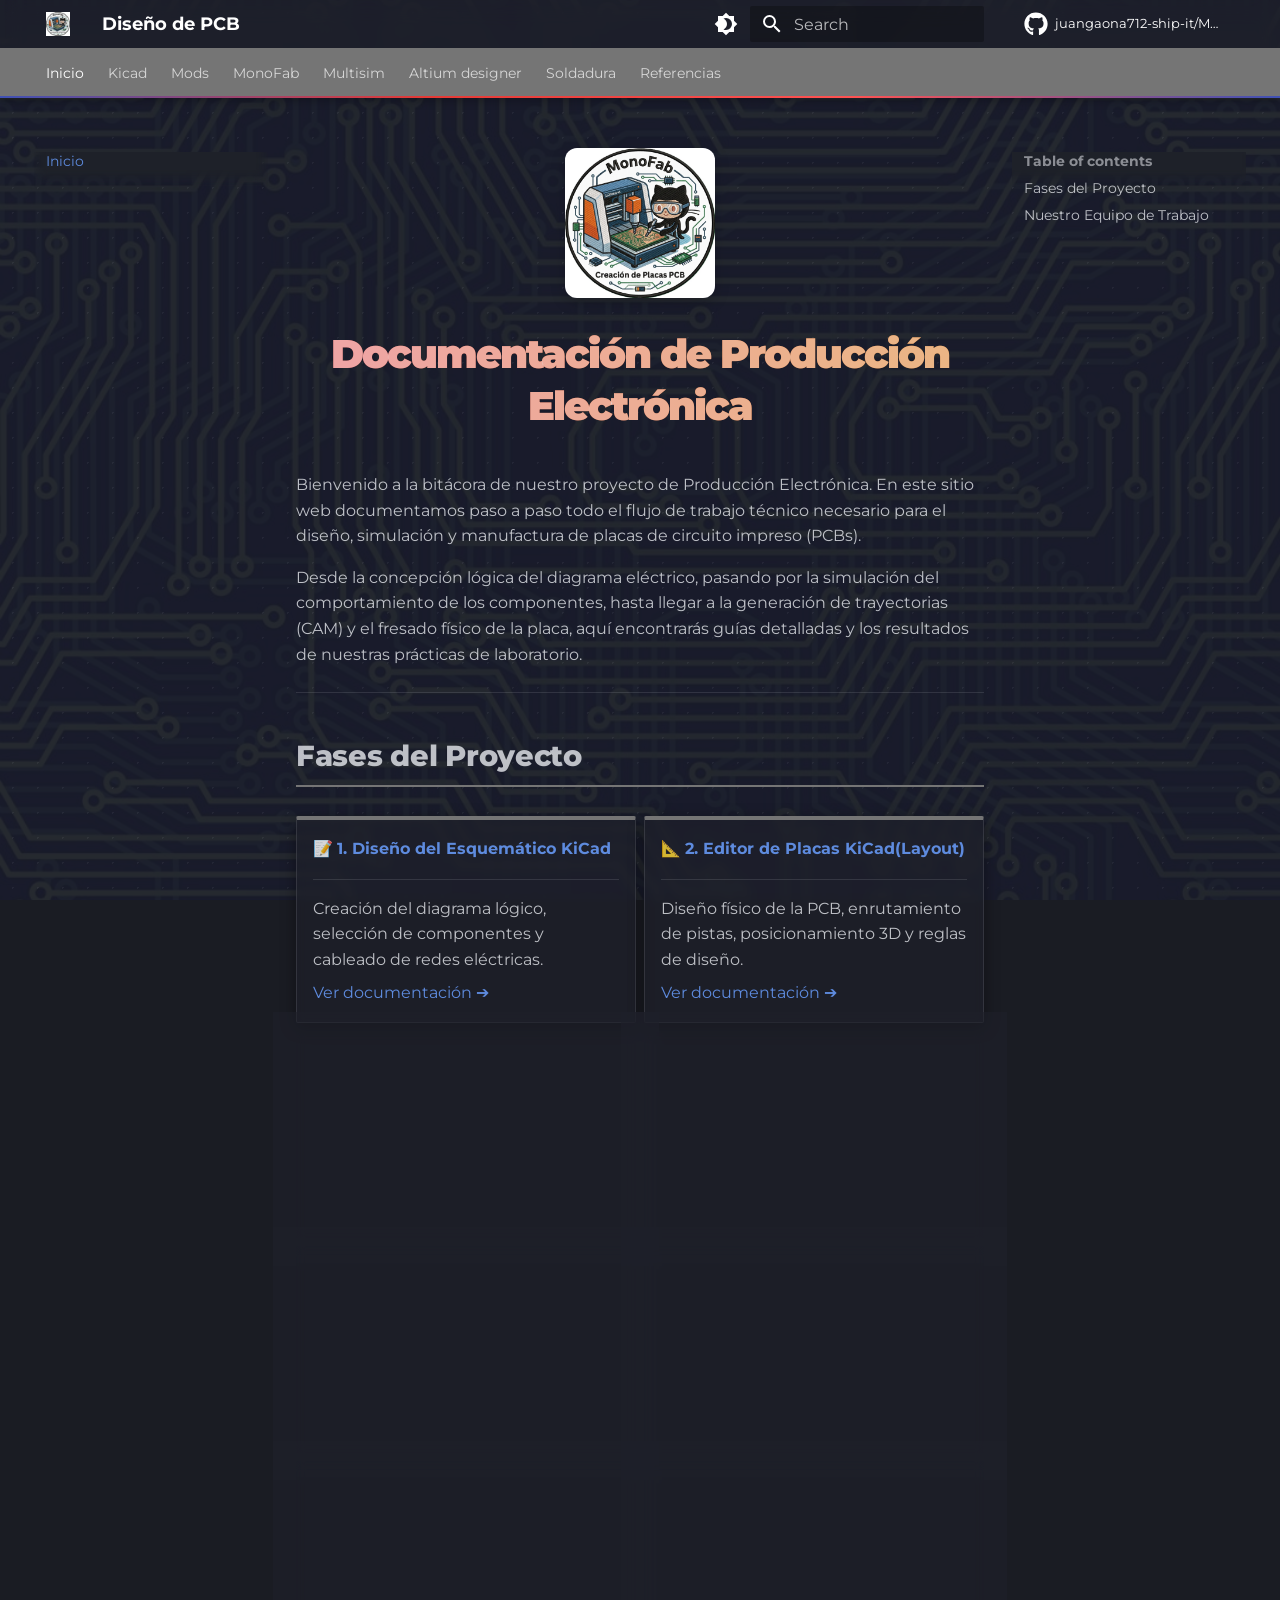
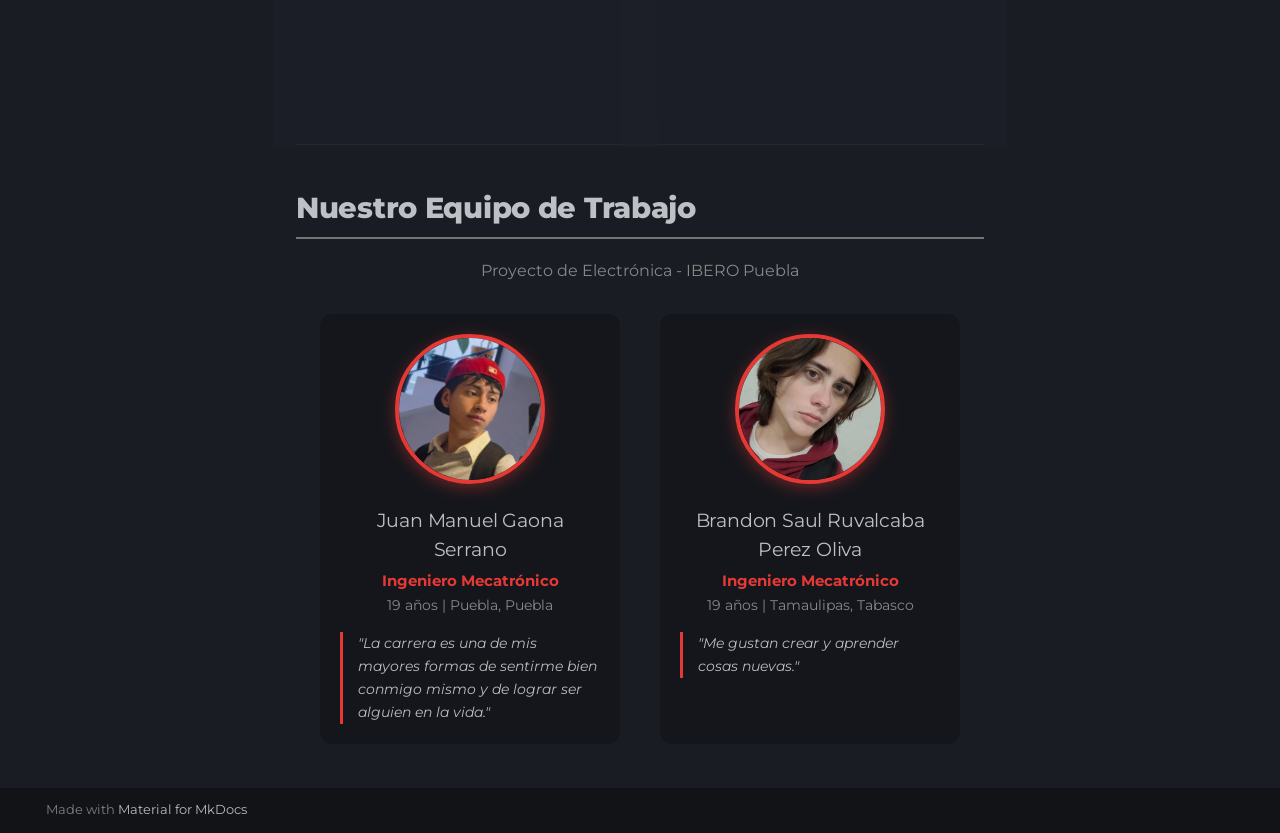
==== commit 1eb99bc5: "Deployed b042619 with MkDocs version: 1.6.1" ====
--- a/index.html
+++ b/index.html
@@ -21,7 +21,7 @@
       
       
       <link rel="icon" href="material/developer-board">
-      <meta name="generator" content="mkdocs-1.6.1, mkdocs-material-9.8.1">
+      <meta name="generator" content="mkdocs-1.6.1, mkdocs-material-9.8.2">
     
     
       
@@ -338,6 +338,26 @@
   
   
   
+    
+    
+      <li class="md-tabs__item">
+        <a href="soldadura/" class="md-tabs__link">
+          
+  
+  
+  Soldadura
+
+        </a>
+      </li>
+    
+  
+
+      
+        
+  
+  
+  
+  
     <li class="md-tabs__item">
       <a href="recursos/" class="md-tabs__link">
         
@@ -931,6 +951,91 @@
     
   
     6. Altium
+  
+
+    
+  </span>
+  
+  
+
+      </a>
+    </li>
+  
+
+              
+            
+          </ul>
+        </nav>
+      
+    </li>
+  
+
+    
+      
+      
+  
+  
+  
+  
+    
+    
+    
+    
+      
+      
+    
+    
+    <li class="md-nav__item md-nav__item--nested">
+      
+        
+        
+        <input class="md-nav__toggle md-toggle " type="checkbox" id="__nav_7" >
+        
+          
+          <label class="md-nav__link" for="__nav_7" id="__nav_7_label" tabindex="0">
+            
+  
+  
+  <span class="md-ellipsis">
+    
+  
+    Soldadura
+  
+
+    
+  </span>
+  
+  
+
+            <span class="md-nav__icon md-icon"></span>
+          </label>
+        
+        <nav class="md-nav" data-md-level="1" aria-labelledby="__nav_7_label" aria-expanded="false">
+          <label class="md-nav__title" for="__nav_7">
+            <span class="md-nav__icon md-icon"></span>
+            
+  
+    Soldadura
+  
+
+          </label>
+          <ul class="md-nav__list" data-md-scrollfix>
+            
+              
+                
+  
+  
+  
+  
+    <li class="md-nav__item">
+      <a href="soldadura/" class="md-nav__link">
+        
+  
+  
+  <span class="md-ellipsis">
+    
+  
+    7. Soldaduras - Técnicas y Resultados
   
 
     
@@ -1095,7 +1200,13 @@
 <p><a href="altium/">Ver documentación ➔</a></p>
 </li>
 <li>
-<p>📚 <strong><a href="recursos/">7. Referencias y Recursos</a></strong></p>
+<p>🔥 <strong><a href="soldadura/">7. Soldaduras: Técnicas y Resultados</a></strong></p>
+<hr />
+<p>Técnicas de soldadura THT, headers y retrabajo, y resultados en la PCB del volante y en la placa fresada en MonoFab.</p>
+<p><a href="soldadura/">Ver documentación ➔</a></p>
+</li>
+<li>
+<p>📚 <strong><a href="recursos/">8. Referencias y Recursos</a></strong></p>
 <hr />
 <p>Material de referencia complementario, hojas de datos (datasheets) y manuales de apoyo.</p>
 <p><a href="recursos/">Ver documentación ➔</a></p>
